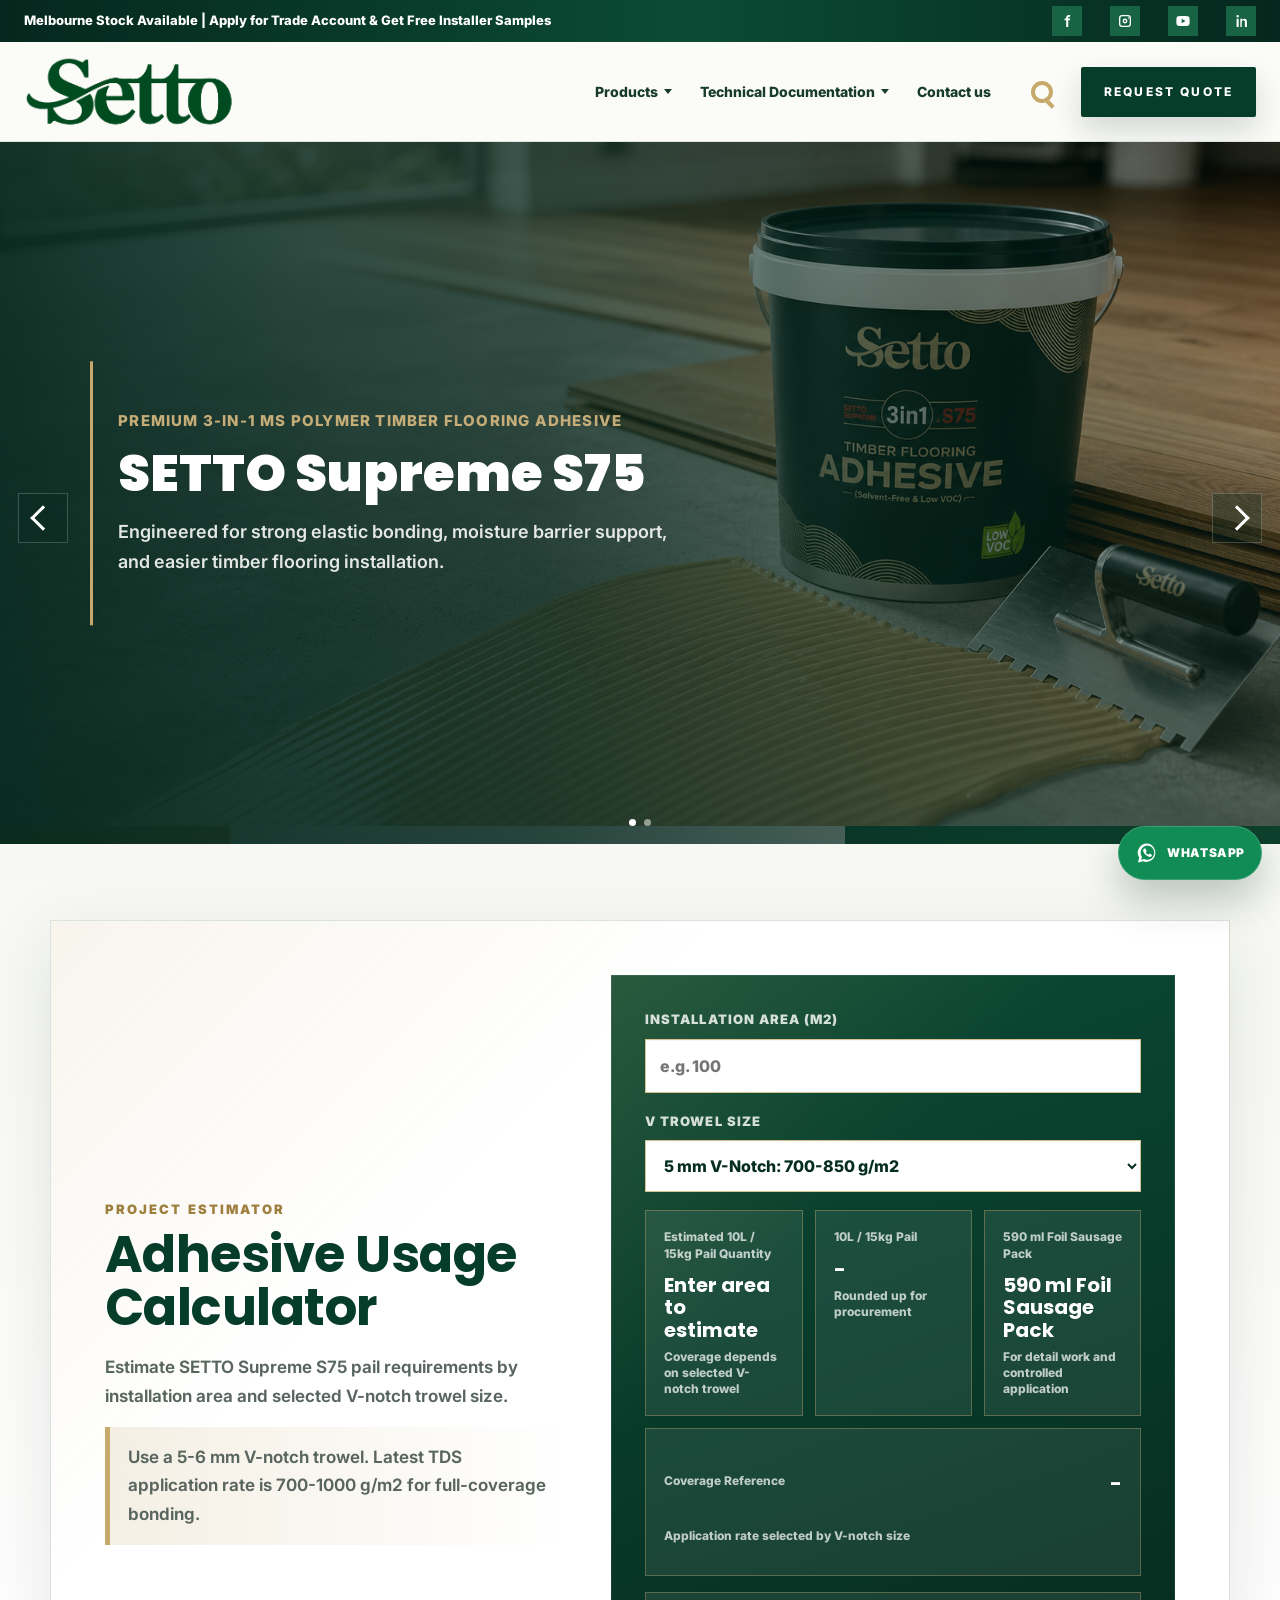
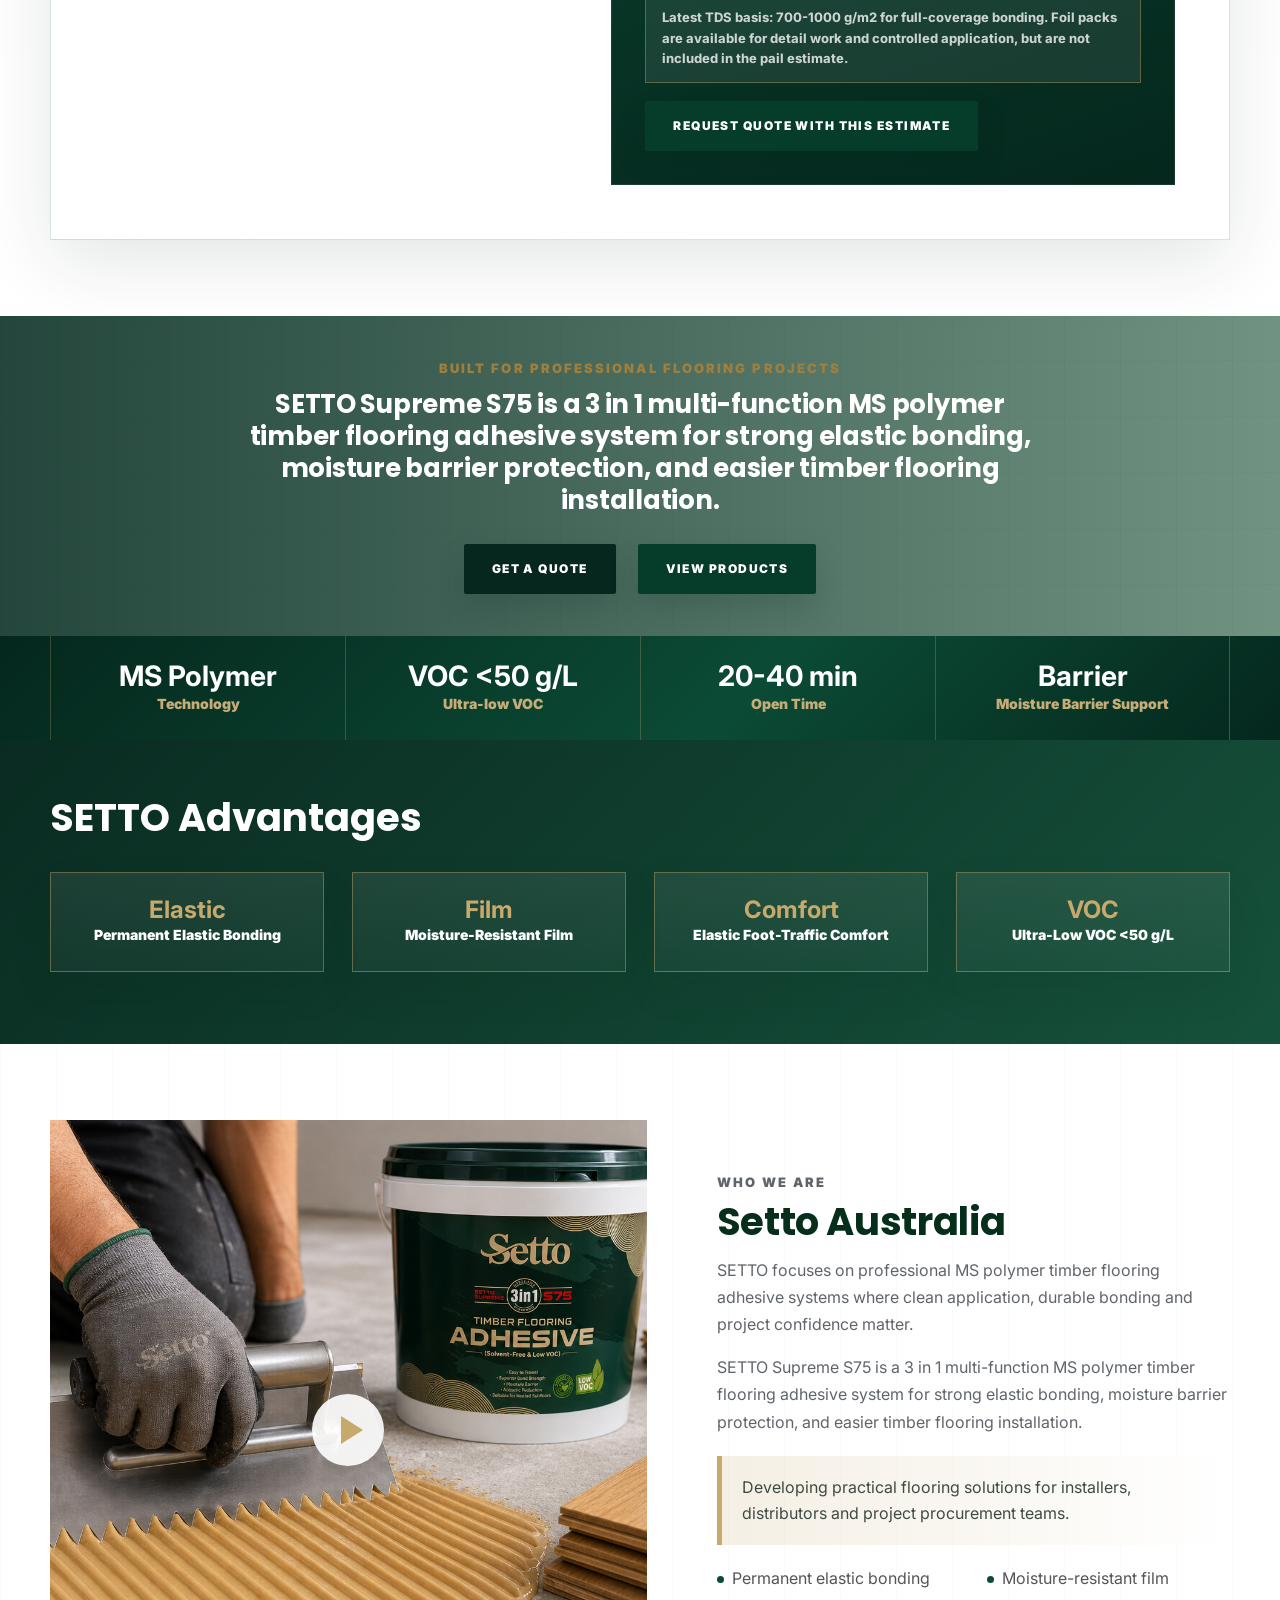
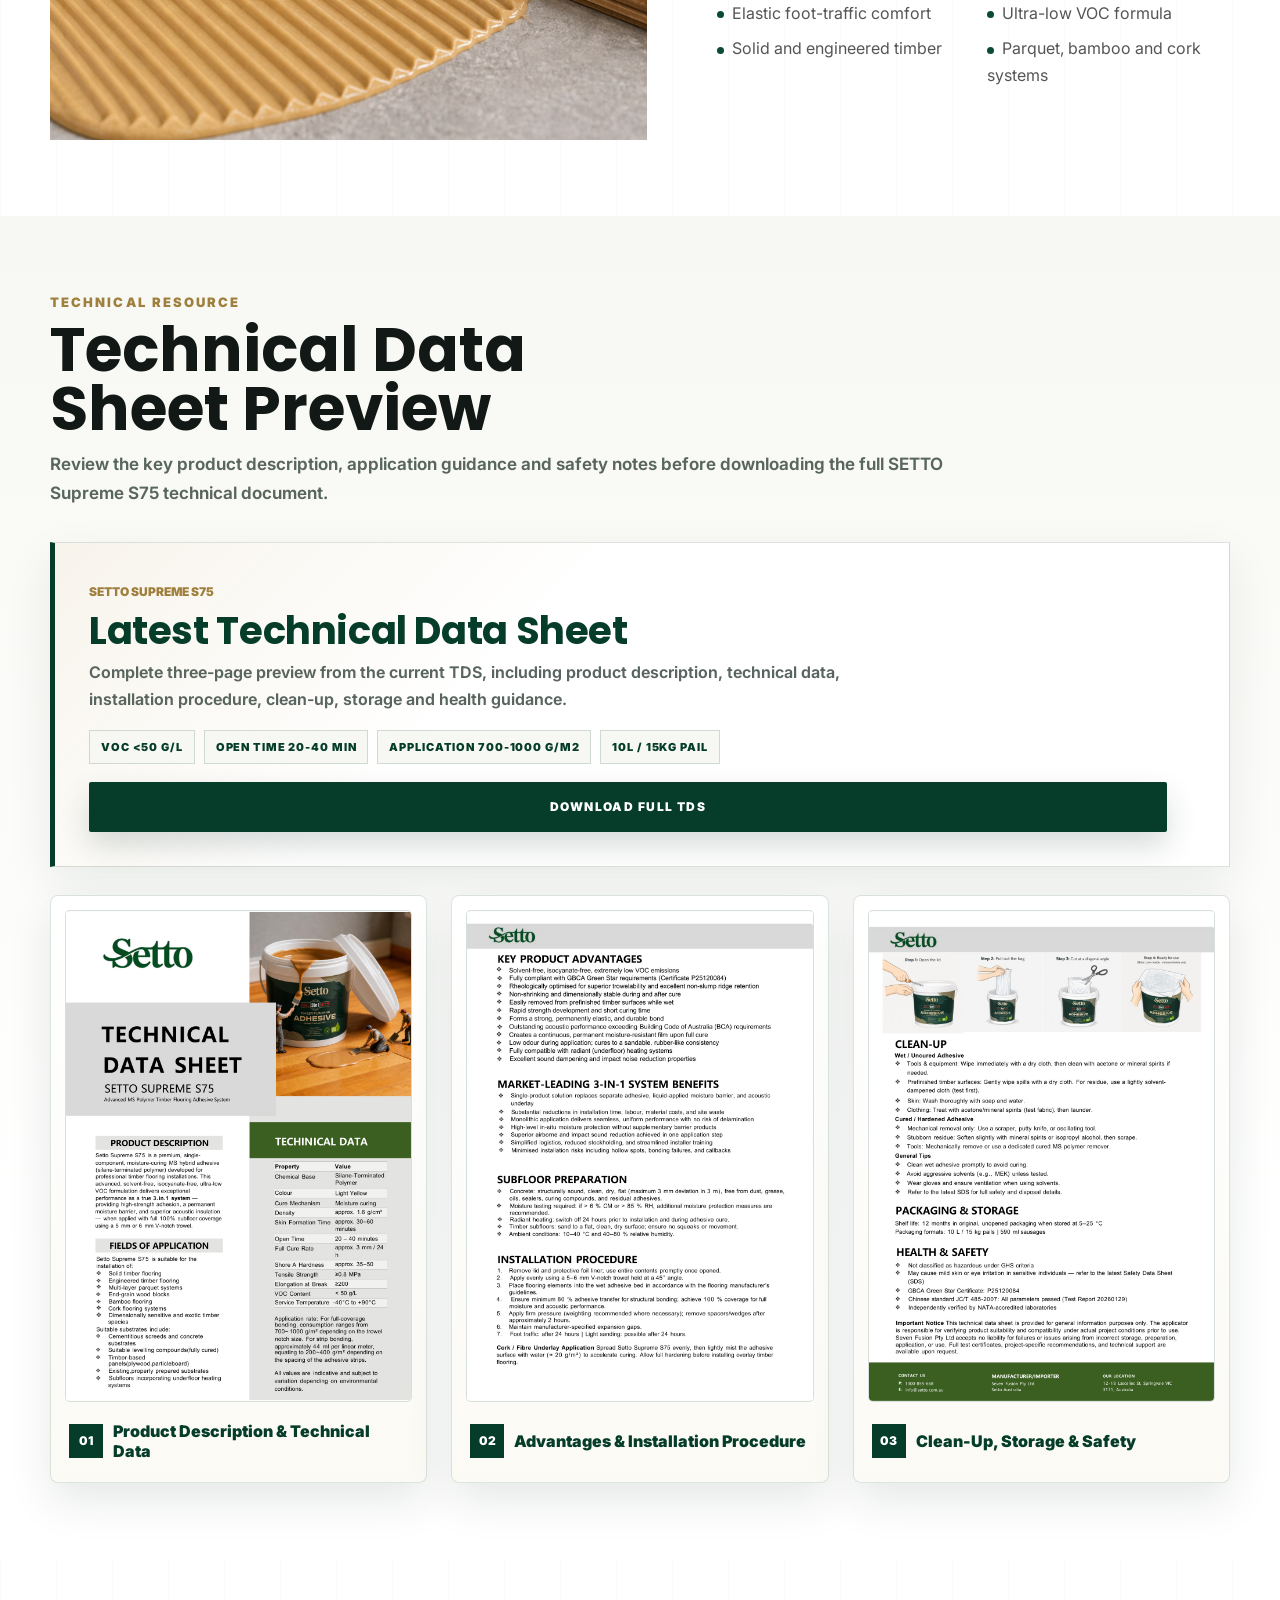
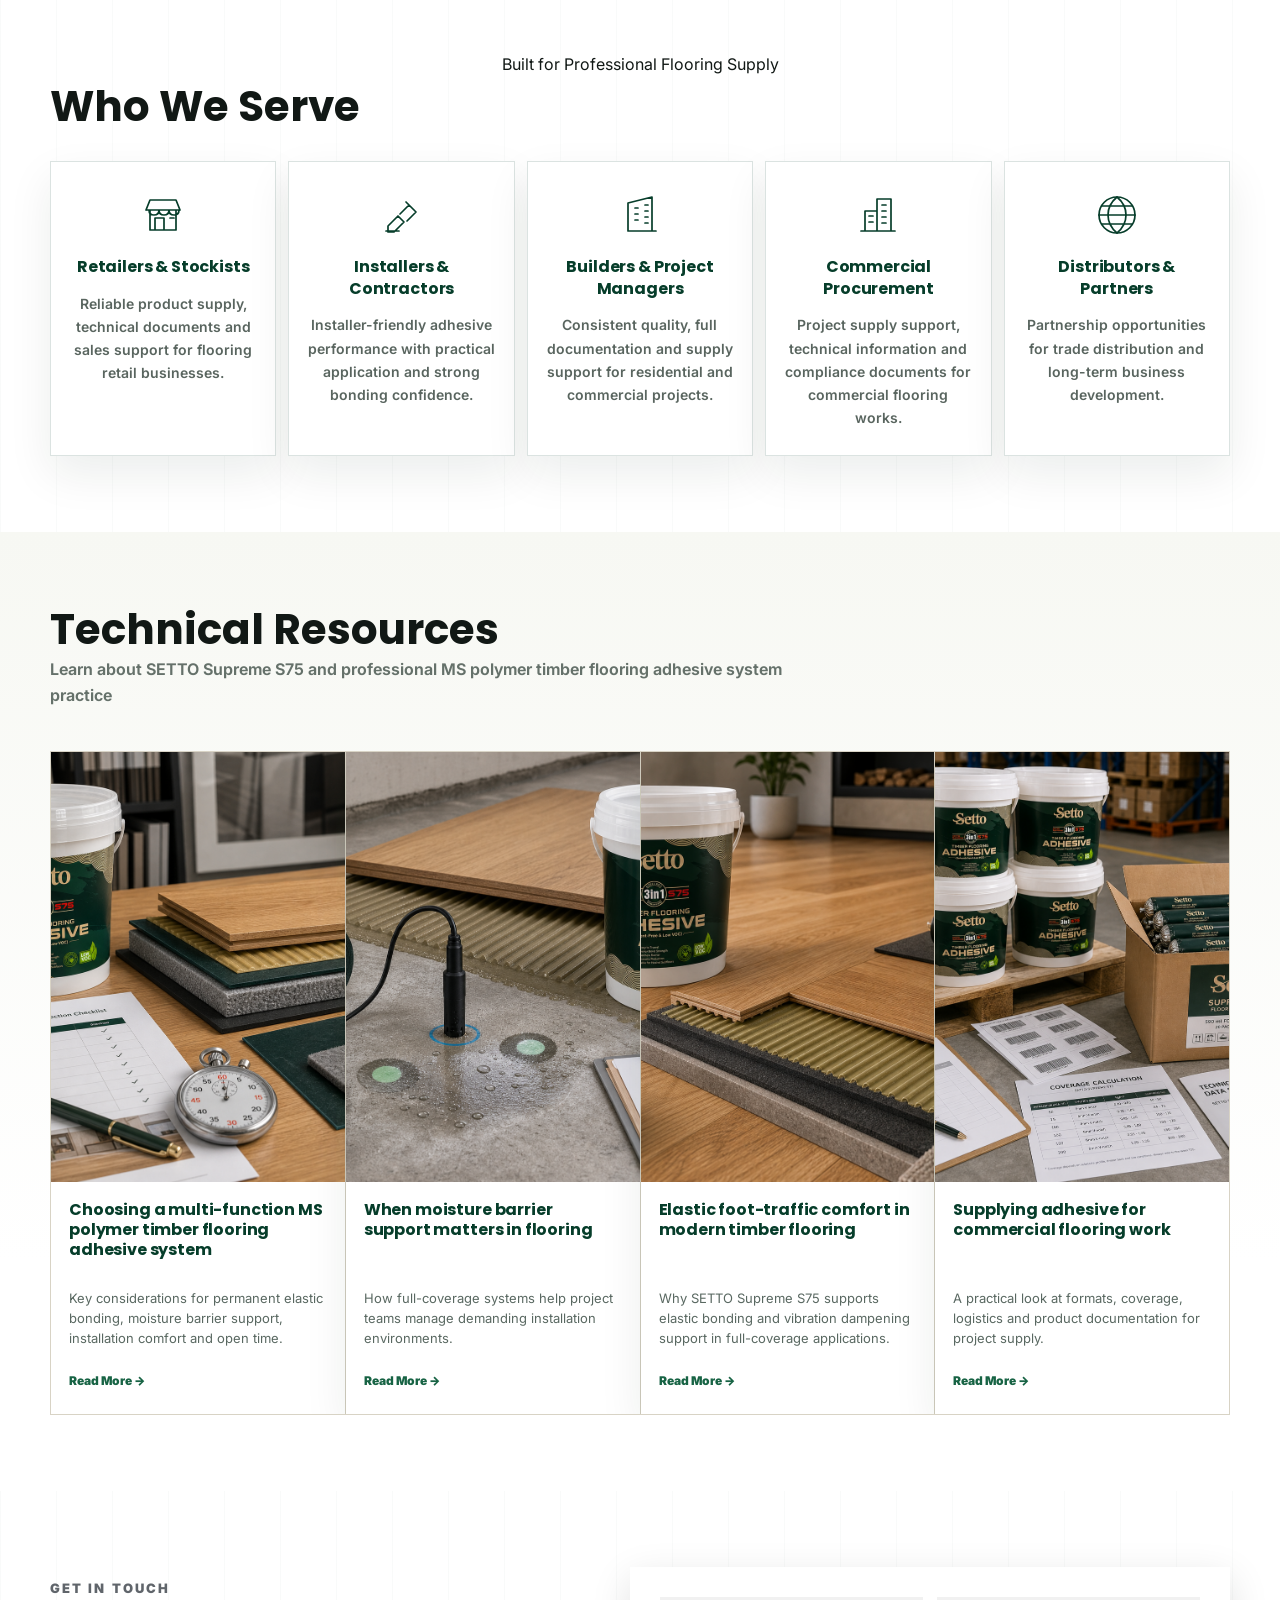
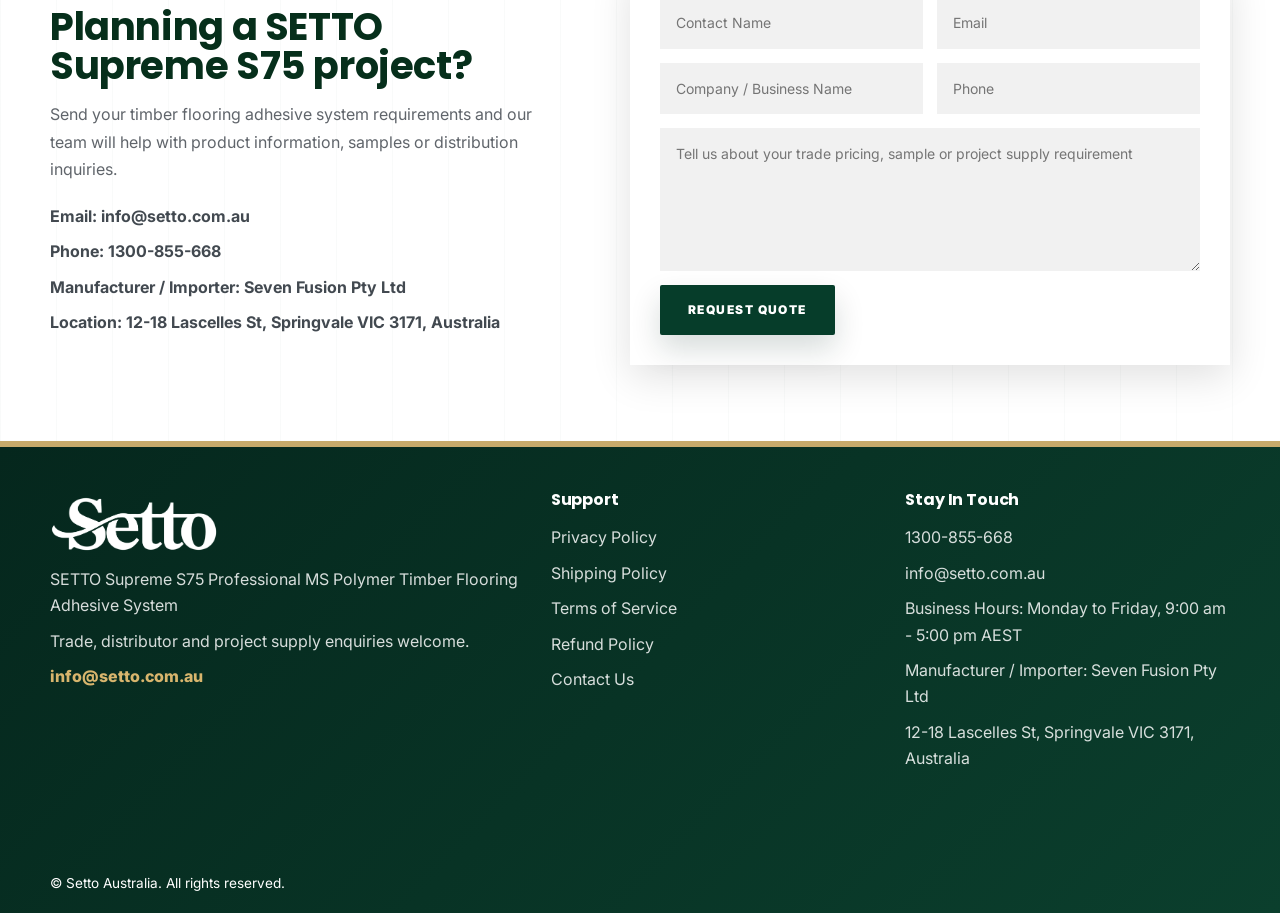
==== index.html @ 7571f885 "Diversify technical resource imagery" ====
<!DOCTYPE html>
<html lang="en">
<head>
    <meta charset="UTF-8">
    <meta name="viewport" content="width=device-width, initial-scale=1.0">
    <meta name="description" content="Setto Supreme S75 is a professional MS polymer timber flooring adhesive system for distributors, installers and project teams.">
    <title>Setto Supreme S75 | Professional Timber Flooring Adhesive</title>
    <link rel="preload" as="image" href="/assets/generated/setto-v11/home-hero-installation-adhesive-color.png">
    <link rel="preconnect" href="https://fonts.googleapis.com">
    <link rel="preconnect" href="https://fonts.gstatic.com" crossorigin>
    <link href="https://fonts.googleapis.com/css2?family=Inter:wght@400;500;600;700;800;900&family=Poppins:wght@600;700;800;900&display=swap" rel="stylesheet">
    <link rel="stylesheet" href="style.css?v=mobile-v1">
</head>
<body class="homey-replica">
    <header class="site-header" data-site-header></header>
    <button class="mobile-menu-fallback" type="button" data-mobile-menu-toggle aria-label="Open menu" aria-expanded="false" aria-controls="siteNav">
        <span></span><span></span>
    </button>

    <main class="replica-main">
        <section class="replica-hero" data-hero-slider aria-label="Setto featured products">
            <div class="replica-hero-track">
                <article class="replica-hero-slide active" data-slide>
                    <img src="/assets/generated/setto-v11/home-hero-installation-adhesive-color.png" data-image-key="heroSettoProduct" alt="SETTO Supreme S75 pail and timber flooring adhesive application" width="1600" height="900">
                    <div class="replica-hero-content reveal">
                        <p>Premium 3-in-1 MS Polymer Timber Flooring Adhesive</p>
                        <h1>SETTO Supreme S75</h1>
                        <p>Engineered for strong elastic bonding, moisture barrier support, and easier timber flooring installation.</p>
                    </div>
                </article>
                <article class="replica-hero-slide" data-slide>
                    <img src="/assets/generated/setto-v11/home-hero-system-cutaway-adhesive-color.png" data-image-key="heroFlooringImage" alt="SETTO Supreme S75 multi-function adhesive and moisture barrier support system" width="1600" height="900">
                    <div class="replica-hero-content">
                        <p>Elastic Bonding + Moisture Barrier Support + Installation Comfort</p>
                        <h1>Multi-function MS Polymer Adhesive System</h1>
                    </div>
                </article>
            </div>
            <button class="hero-arrow hero-prev" type="button" data-hero-prev aria-label="Previous slide"></button>
            <button class="hero-arrow hero-next" type="button" data-hero-next aria-label="Next slide"></button>
            <div class="hero-progress" aria-hidden="true"><span class="active"></span><span></span></div>
        </section>

        <section class="replica-section adhesive-calculator-section" id="adhesive-calculator">
            <div class="container">
                <div class="calculator-shell reveal" data-adhesive-calculator>
                    <div class="calculator-copy">
                        <p class="red-kicker">Project Estimator</p>
                        <h2>Adhesive Usage Calculator</h2>
                        <p>Estimate SETTO Supreme S75 pail requirements by installation area and selected V-notch trowel size.</p>
                        <p class="calculator-note">Use a 5-6 mm V-notch trowel. Latest TDS application rate is 700-1000 g/m2 for full-coverage bonding.</p>
                    </div>
                    <div class="calculator-panel">
                        <label>
                            <span>Installation Area (m2)</span>
                            <input type="number" min="0" step="0.1" inputmode="decimal" placeholder="e.g. 100" data-calc-area>
                        </label>
                        <label>
                            <span>V Trowel Size</span>
                            <select data-calc-trowel>
                                <option value="5 mm V-Notch" selected>5 mm V-Notch: 700-850 g/m2</option>
                                <option value="6 mm V-Notch">6 mm V-Notch: 850-1000 g/m2</option>
                            </select>
                        </label>
                        <div class="calculator-results" aria-live="polite">
                            <article><span>Estimated 10L / 15kg Pail Quantity</span><strong data-calc-kg>Enter area to estimate</strong><small data-calc-range>Application rate depends on selected V-notch trowel</small></article>
                            <article><span>10L / 15kg Pail</span><strong data-calc-pails>-</strong><small>Rounded up for procurement</small></article>
                            <article><span>590 ml Foil Sausage Pack</span><strong data-calc-sausages>Optional</strong><small>For detail work and controlled application</small></article>
                            <article class="calculator-result-wide"><span>Coverage Reference</span><strong data-calc-mixed>-</strong><small data-calc-mixed-note>Application rate selected by V-notch size</small></article>
                        </div>
                        <p class="calculator-project-note" data-calc-note>Latest TDS basis: 700-1000 g/m2 for full-coverage bonding. Foil packs are available for detail work and controlled application, but are not included in the pail estimate.</p>
                        <a class="replica-btn red calculator-quote" href="/contact.html#inquiry" data-calc-quote>Request Quote with This Estimate</a>
                    </div>
                </div>
            </div>
        </section>

        <section class="replica-cta-band" data-bg-key="systemCutaway">
            <div class="cta-overlay"></div>
            <div class="container cta-band-inner reveal">
                <p class="red-kicker">Built for Professional Flooring Projects</p>
                <h2>SETTO Supreme S75 is a 3 in 1 multi-function MS polymer timber flooring adhesive system for strong elastic bonding, moisture barrier protection, and easier timber flooring installation.</h2>
                <div class="cta-actions">
                    <a class="replica-btn blue" href="/contact.html#inquiry">Get a Quote</a>
                    <a class="replica-btn red" href="/product.html">View Products</a>
                </div>
            </div>
        </section>

        <section class="stat-strip" aria-label="Setto project capabilities">
            <div class="container stat-grid reveal">
                <div><strong>MS Polymer</strong><span>Technology</span></div>
                <div><strong>VOC &lt;50 g/L</strong><span>Ultra-low VOC</span></div>
                <div><strong>20-40 min</strong><span>Open Time</span></div>
                <div><strong>Barrier</strong><span>Moisture Barrier Support</span></div>
            </div>
        </section>

        <section class="advantage-band">
            <div class="container">
                <h2 class="replica-title light reveal">SETTO Advantages</h2>
                <div class="advantage-grid">
                    <div class="advantage-card reveal"><strong>Elastic</strong><span>Permanent Elastic Bonding</span></div>
                    <div class="advantage-card reveal"><strong>Film</strong><span>Moisture-Resistant Film</span></div>
                    <div class="advantage-card reveal"><strong>Comfort</strong><span>Elastic Foot-Traffic Comfort</span></div>
                    <div class="advantage-card reveal"><strong>VOC</strong><span>Ultra-Low VOC &lt;50 g/L</span></div>
                </div>
            </div>
        </section>

        <section class="replica-section" id="about">
            <div class="container who-grid">
                <button class="video-card reveal" type="button" data-open-modal="video" aria-label="Open installation video">
                    <img src="/assets/generated/setto-v11/full-coverage-bonding-vnotch-adhesive-color.png" data-image-key="applyAdhesive" alt="Installer applying SETTO Supreme S75 to a prepared subfloor" loading="lazy" width="900" height="620">
                    <span aria-hidden="true"></span>
                </button>
                <div class="who-copy reveal">
                    <p class="red-kicker">Who we are</p>
                    <h2>Setto Australia</h2>
                    <p>SETTO focuses on professional MS polymer timber flooring adhesive systems where clean application, durable bonding and project confidence matter.</p>
                    <p>SETTO Supreme S75 is a 3 in 1 multi-function MS polymer timber flooring adhesive system for strong elastic bonding, moisture barrier protection, and easier timber flooring installation.</p>
                    <div class="copy-note">Developing practical flooring solutions for installers, distributors and project procurement teams.</div>
                    <ul class="check-list">
                        <li>Permanent elastic bonding</li>
                        <li>Moisture-resistant film</li>
                        <li>Elastic foot-traffic comfort</li>
                        <li>Ultra-low VOC formula</li>
                        <li>Solid and engineered timber</li>
                        <li>Parquet, bamboo and cork systems</li>
                    </ul>
                </div>
            </div>
        </section>

        <section class="replica-section certificate-section" id="technical-data">
            <div class="container">
                <div class="tds-section-head">
                    <p class="red-kicker">Technical Resource</p>
                    <h2 class="replica-title">Technical Data Sheet Preview</h2>
                    <p>Review the key product description, application guidance and safety notes before downloading the full SETTO Supreme S75 technical document.</p>
                </div>
                <div class="tds-document-panel">
                    <div class="tds-document-copy">
                        <span>SETTO Supreme S75</span>
                        <h3>Latest Technical Data Sheet</h3>
                        <p>Complete three-page preview from the current TDS, including product description, technical data, installation procedure, clean-up, storage and health guidance.</p>
                    </div>
                    <div class="tds-chip-row" aria-label="Technical document highlights">
                        <b>VOC &lt;50 g/L</b>
                        <b>Open Time 20-40 min</b>
                        <b>Application 700-1000 g/m2</b>
                        <b>10L / 15kg Pail</b>
                    </div>
                    <a class="replica-btn red" href="/assets/docs/setto-s75-tds.pdf" data-tds-link>Download Full TDS</a>
                </div>
                <div class="tds-preview-grid tds-preview-grid-complete">
                    <article class="tds-page">
                        <figure>
                            <img src="/assets/brand/setto-tds-cover.jpg" alt="SETTO Supreme S75 technical data sheet product description and technical data" loading="lazy" width="1190" height="1684">
                        </figure>
                        <div class="tds-page-caption"><span>01</span><strong>Product Description & Technical Data</strong></div>
                    </article>
                    <article class="tds-page">
                        <figure>
                            <img src="/assets/brand/setto-tds-advantages.jpg" alt="SETTO Supreme S75 key product advantages and installation procedure" loading="lazy" width="1190" height="1684">
                        </figure>
                        <div class="tds-page-caption"><span>02</span><strong>Advantages & Installation Procedure</strong></div>
                    </article>
                    <article class="tds-page">
                        <figure>
                            <img src="/assets/brand/setto-tds-cleanup.jpg" alt="SETTO Supreme S75 clean-up packaging storage and health safety" loading="lazy" width="1190" height="1684">
                        </figure>
                        <div class="tds-page-caption"><span>03</span><strong>Clean-Up, Storage & Safety</strong></div>
                    </article>
                </div>
            </div>
        </section>

        <section class="replica-section who-we-serve-section">
            <div class="container">
                <div class="who-we-serve-heading reveal">
                    <p class="replica-kicker">Built for Professional Flooring Supply</p>
                    <h2 class="replica-title">Who We Serve</h2>
                </div>
                <div class="who-we-serve-grid">
                    <article class="who-we-serve-card reveal">
                        <div class="who-we-serve-icon" aria-hidden="true">
                            <svg viewBox="0 0 48 48"><path d="M8 19h32M11 19v20h26V19M7 19l4-10h26l4 10M16 39V27h9v12M31 27h4M10 19c0 3 2 5 5 5s5-2 5-5c0 3 2 5 5 5s5-2 5-5c0 3 2 5 5 5s5-2 5-5"/></svg>
                        </div>
                        <h3>Retailers &amp; Stockists</h3>
                        <p>Reliable product supply, technical documents and sales support for flooring retail businesses.</p>
                    </article>
                    <article class="who-we-serve-card reveal">
                        <div class="who-we-serve-icon" aria-hidden="true">
                            <svg viewBox="0 0 48 48"><path d="m10 35 10-10 6 6-10 10H10v-6ZM22 23l9-9 7 7-9 9M28 11l9 9M8 40h13"/></svg>
                        </div>
                        <h3>Installers &amp; Contractors</h3>
                        <p>Installer-friendly adhesive performance with practical application and strong bonding confidence.</p>
                    </article>
                    <article class="who-we-serve-card reveal">
                        <div class="who-we-serve-icon" aria-hidden="true">
                            <svg viewBox="0 0 48 48"><path d="M12 40V12l24-6v34M12 40h28M19 17h3M19 23h3M19 29h3M29 14h3M29 20h3M29 26h3M29 32h3"/></svg>
                        </div>
                        <h3>Builders &amp; Project Managers</h3>
                        <p>Consistent quality, full documentation and supply support for residential and commercial projects.</p>
                    </article>
                    <article class="who-we-serve-card reveal">
                        <div class="who-we-serve-icon" aria-hidden="true">
                            <svg viewBox="0 0 48 48"><path d="M7 40h34M11 40V20h12v20M23 40V8h14v32M15 25h4M15 31h4M28 14h4M28 20h4M28 26h4M28 32h4"/></svg>
                        </div>
                        <h3>Commercial Procurement</h3>
                        <p>Project supply support, technical information and compliance documents for commercial flooring works.</p>
                    </article>
                    <article class="who-we-serve-card reveal">
                        <div class="who-we-serve-icon" aria-hidden="true">
                            <svg viewBox="0 0 48 48"><circle cx="24" cy="24" r="18"/><path d="M6 24h36M24 6c6 5 9 11 9 18s-3 13-9 18c-6-5-9-11-9-18s3-13 9-18ZM9 15h30M9 33h30"/></svg>
                        </div>
                        <h3>Distributors &amp; Partners</h3>
                        <p>Partnership opportunities for trade distribution and long-term business development.</p>
                    </article>
                </div>
            </div>
        </section>

        <section class="replica-section news-section">
            <div class="container">
                <h2 class="replica-title reveal">Technical Resources</h2>
                <p class="section-subtitle reveal">Learn about SETTO Supreme S75 and professional MS polymer timber flooring adhesive system practice</p>
                <div class="news-grid">
                    <a class="news-card reveal" href="/blog.html">
                        <img src="/assets/generated/setto-v12/resource-system-selection.png" data-image-key="resourceSystemSelection" alt="SETTO Supreme S75 technical documentation and product selection materials" loading="lazy" width="640" height="430">
                        <div><h3>Choosing a multi-function MS polymer timber flooring adhesive system</h3><p>Key considerations for permanent elastic bonding, moisture barrier support, installation comfort and open time.</p><span>Read More</span></div>
                    </a>
                    <a class="news-card reveal" href="/blog.html">
                        <img src="/assets/generated/setto-v12/resource-moisture-barrier.png" data-image-key="resourceMoistureBarrier" alt="Moisture barrier support preparation with subfloor and adhesive ridges" loading="lazy" width="640" height="430">
                        <div><h3>When moisture barrier support matters in flooring</h3><p>How full-coverage systems help project teams manage demanding installation environments.</p><span>Read More</span></div>
                    </a>
                    <a class="news-card reveal" href="/blog.html">
                        <img src="/assets/generated/setto-v12/resource-foot-traffic-comfort.png" data-image-key="resourceFootTrafficComfort" alt="Elastic foot-traffic comfort timber flooring installation detail" loading="lazy" width="640" height="430">
                        <div><h3>Elastic foot-traffic comfort in modern timber flooring</h3><p>Why SETTO Supreme S75 supports elastic bonding and vibration dampening support in full-coverage applications.</p><span>Read More</span></div>
                    </a>
                    <a class="news-card reveal" href="/blog.html">
                        <img src="/assets/generated/setto-v12/resource-commercial-supply.png" data-image-key="resourceCommercialSupply" alt="SETTO Supreme S75 commercial flooring adhesive supply and logistics" loading="lazy" width="640" height="430">
                        <div><h3>Supplying adhesive for commercial flooring work</h3><p>A practical look at formats, coverage, logistics and product documentation for project supply.</p><span>Read More</span></div>
                    </a>
                </div>
            </div>
        </section>

        <section class="replica-section contact-section" id="inquiry">
            <div class="container contact-grid">
                <div class="contact-copy reveal">
                    <p class="red-kicker">Get in touch</p>
                    <h2>Planning a SETTO Supreme S75 project?</h2>
                    <p>Send your timber flooring adhesive system requirements and our team will help with product information, samples or distribution inquiries.</p>
                    <ul>
                        <li>Email: <a href="mailto:info@setto.com.au">info@setto.com.au</a></li>
                        <li>Phone: <a href="tel:1300855668">1300-855-668</a></li>
                        <li>Manufacturer / Importer: Seven Fusion Pty Ltd</li>
                        <li>Location: 12-18 Lascelles St, Springvale VIC 3171, Australia</li>
                    </ul>
                </div>
                <form class="replica-form reveal" action="https://formsubmit.co/info@setto.com.au" method="POST" data-inquiry-form>
                    <input type="hidden" name="_subject" value="SETTO Homepage Quote Inquiry">
                    <input type="hidden" name="_template" value="table">
                    <input type="hidden" name="_captcha" value="false">
                    <input type="hidden" name="_next" value="https://setto-web-design.vercel.app/contact.html?sent=1#inquiry">
                    <input type="text" name="_honey" tabindex="-1" autocomplete="off" aria-hidden="true" style="display:none">
                    <input type="text" name="name" placeholder="Contact Name" required>
                    <input type="email" name="email" placeholder="Email" required>
                    <input type="text" name="company" placeholder="Company / Business Name">
                    <input type="tel" name="phone" placeholder="Phone" required>
                    <textarea name="message" rows="5" placeholder="Tell us about your trade pricing, sample or project supply requirement" required></textarea>
                    <button class="replica-btn red" type="submit">Request Quote</button>
                </form>
            </div>
        </section>
    </main>

    <footer class="site-footer" data-site-footer></footer>
    <div class="replica-float-actions" aria-label="Quick contact actions">
        <a href="mailto:info@setto.com.au" aria-label="Email Setto">M</a>
        <a href="/contact.html#inquiry" aria-label="Open inquiry form">Q</a>
    </div>

    <div class="replica-modal" data-modal="video" aria-hidden="true">
        <div class="modal-panel video-modal" role="dialog" aria-modal="true" aria-label="Installation video">
            <button class="modal-close" type="button" data-close-modal aria-label="Close modal">&times;</button>
            <div class="video-placeholder">
                <strong>SETTO Supreme S75 Installation Guide</strong>
                <p>Use a 5-6 mm V-notch trowel at 45 degrees for controlled adhesive ridges. Final usage depends on substrate condition, transfer target and installation method.</p>
            </div>
        </div>
    </div>
    <div class="replica-modal" data-modal="certificate" aria-hidden="true">
        <div class="modal-panel" role="dialog" aria-modal="true" aria-label="Technical document">
            <button class="modal-close" type="button" data-close-modal aria-label="Close modal">&times;</button>
            <h2>Technical documentation</h2>
            <p>Download the Setto Supreme S75 technical data sheet for product specifications and application guidance.</p>
            <a class="replica-btn red" href="/assets/docs/setto-s75-tds.pdf" data-tds-link>Download TDS</a>
        </div>
    </div>
    <div class="toast" data-toast role="status" aria-live="polite"></div>

    <script src="/assets/data/siteContent.js"></script>
    <script src="main.js"></script>
</body>
</html>
---- style.css ----
:root {
    --green-900: #062f1b;
    --green-800: #004c20;
    --green-700: #0f6335;
    --green-100: #e7f0e8;
    --wood-700: #9a6a3e;
    --wood-300: #dec39b;
    --beige: #f4ecdf;
    --off-white: #fbfaf6;
    --charcoal: #1f2622;
    --muted: #68736c;
    --line: rgba(6, 47, 27, 0.14);
    --shadow: 0 18px 50px rgba(31, 38, 34, 0.11);
    --radius-section: 30px;
    --radius-card: 18px;
    --font-main: Inter, -apple-system, BlinkMacSystemFont, "Segoe UI", sans-serif;
    --font-display: "DM Sans", Inter, sans-serif;
}

*,
*::before,
*::after {
    box-sizing: border-box;
}

html {
    scroll-behavior: smooth;
}

body {
    margin: 0;
    font-family: var(--font-main);
    color: var(--charcoal);
    background:
        linear-gradient(90deg, rgba(0, 76, 32, 0.035) 1px, transparent 1px),
        linear-gradient(180deg, rgba(0, 76, 32, 0.03) 1px, transparent 1px),
        var(--off-white);
    background-size: 44px 44px;
    line-height: 1.65;
    overflow-x: hidden;
}

body.no-scroll {
    overflow: hidden;
}

a {
    color: inherit;
    text-decoration: none;
}

img {
    display: block;
    max-width: 100%;
}

button,
input,
textarea,
select {
    font: inherit;
}

.container {
    width: min(1180px, calc(100% - 40px));
    margin: 0 auto;
}

.site-header {
    position: sticky;
    top: 0;
    z-index: 1000;
    transition: background 0.25s ease, box-shadow 0.25s ease, border-color 0.25s ease;
    background: rgba(251, 250, 246, 0.82);
    border-bottom: 1px solid transparent;
    backdrop-filter: blur(14px);
}

.site-header.scrolled {
    background: rgba(251, 250, 246, 0.95);
    box-shadow: 0 10px 30px rgba(31, 38, 34, 0.08);
    border-color: var(--line);
}

.header-inner {
    width: min(1220px, calc(100% - 36px));
    min-height: 78px;
    margin: 0 auto;
    display: flex;
    align-items: center;
    justify-content: space-between;
    gap: 24px;
}

.brand img {
    width: 150px;
    height: auto;
}

.nav {
    display: flex;
    align-items: center;
    gap: 26px;
    color: #314238;
    font-size: 0.92rem;
    font-weight: 700;
}

.nav a {
    position: relative;
    padding: 28px 0;
}

.nav a::after {
    content: "";
    position: absolute;
    left: 0;
    bottom: 20px;
    width: 0;
    height: 2px;
    background: var(--green-800);
    transition: width 0.2s ease;
}

.nav a:hover::after {
    width: 100%;
}

.header-actions {
    display: flex;
    align-items: center;
    gap: 14px;
}

.btn {
    display: inline-flex;
    align-items: center;
    justify-content: center;
    min-height: 46px;
    padding: 12px 22px;
    border-radius: 999px;
    border: 1px solid transparent;
    font-weight: 800;
    transition: transform 0.2s ease, box-shadow 0.2s ease, background 0.2s ease;
}

.btn:hover {
    transform: translateY(-2px);
}

.btn-primary {
    color: #fff;
    background: var(--green-800);
    box-shadow: 0 12px 28px rgba(0, 76, 32, 0.2);
}

.btn-primary:hover {
    background: var(--green-700);
}

.btn-outline {
    color: var(--green-800);
    background: rgba(255,255,255,0.72);
    border-color: rgba(0, 76, 32, 0.3);
}

.btn-outline:hover {
    background: var(--green-100);
}

.menu-toggle {
    display: none;
    width: 46px;
    height: 46px;
    border: 1px solid var(--line);
    border-radius: 999px;
    background: #fff;
    cursor: pointer;
}

.menu-toggle span {
    display: block;
    width: 18px;
    height: 2px;
    margin: 5px auto;
    background: var(--green-900);
    transition: transform 0.2s ease, opacity 0.2s ease;
}

.menu-toggle.active span:first-child {
    transform: translateY(7px) rotate(45deg);
}

.menu-toggle.active span:last-child {
    transform: translateY(-7px) rotate(-45deg);
}

main {
    display: grid;
    gap: 34px;
}

.home-main {
    display: block;
}

.home-hero {
    position: relative;
    min-height: calc(100vh - 78px);
    overflow: hidden;
    color: #fff;
    background: var(--green-900);
}

.home-hero-media,
.home-hero-shade {
    position: absolute;
    inset: 0;
}

.home-hero-media img {
    width: 100%;
    height: 100%;
    object-fit: cover;
    opacity: 0.98;
}

.home-hero-shade {
    background:
        radial-gradient(circle at 74% 42%, rgba(222, 195, 155, 0.26), transparent 32%),
        linear-gradient(90deg, rgba(4, 34, 19, 0.96) 0%, rgba(6, 47, 27, 0.78) 48%, rgba(6, 47, 27, 0.2) 100%),
        linear-gradient(180deg, rgba(6, 47, 27, 0.12), rgba(6, 47, 27, 0.72));
}

.home-hero-inner {
    position: relative;
    z-index: 1;
    min-height: calc(100vh - 78px);
    display: grid;
    grid-template-columns: minmax(0, 0.9fr) minmax(360px, 0.62fr);
    align-items: center;
    gap: 64px;
    padding: 78px 0 88px;
}

.home-hero-copy {
    max-width: 760px;
}

.home-hero-copy .eyebrow {
    color: #cbe5d0;
}

.home-hero-copy h1 {
    font-size: clamp(4rem, 9vw, 8.4rem);
    line-height: 0.88;
    letter-spacing: -0.04em;
}

.home-hero-copy p:not(.eyebrow) {
    max-width: 620px;
    margin: 28px 0 0;
    color: rgba(255,255,255,0.82);
    font-size: clamp(1.02rem, 1.6vw, 1.22rem);
}

.home-hero-actions {
    display: flex;
    flex-wrap: wrap;
    gap: 14px;
    margin-top: 34px;
}

.btn-glass {
    color: #fff;
    background: rgba(255,255,255,0.12);
    border-color: rgba(255,255,255,0.36);
    backdrop-filter: blur(12px);
}

.btn-glass:hover {
    background: rgba(255,255,255,0.2);
}

.home-product-stage {
    position: relative;
    justify-self: end;
    width: min(500px, 100%);
    padding: 22px 18px 84px;
    border: 1px solid rgba(255,255,255,0.18);
    border-radius: 36px;
    background:
        radial-gradient(circle at 48% 36%, rgba(255,255,255,0.28), transparent 40%),
        linear-gradient(145deg, rgba(255,255,255,0.14), rgba(255,255,255,0.04));
    box-shadow: 0 34px 90px rgba(0,0,0,0.28);
    backdrop-filter: blur(10px);
}

.home-product-stage img {
    width: 100%;
    filter: drop-shadow(0 34px 34px rgba(0, 0, 0, 0.3));
}

.home-hero-panel {
    position: relative;
    justify-self: end;
    width: min(430px, 100%);
    min-height: 520px;
    display: grid;
    align-content: end;
    gap: 0;
    padding: 34px;
    border: 1px solid rgba(255,255,255,0.16);
    border-radius: 34px;
    background:
        linear-gradient(180deg, rgba(255,255,255,0.07), rgba(255,255,255,0.02)),
        rgba(6,47,27,0.32);
    box-shadow: 0 34px 90px rgba(0,0,0,0.24);
    backdrop-filter: blur(10px);
}

.home-hero-panel::before {
    content: "";
    position: absolute;
    inset: 22px;
    border-radius: 26px;
    border: 1px solid rgba(255,255,255,0.1);
    pointer-events: none;
}

.hero-panel-line {
    position: absolute;
    top: 34px;
    left: 34px;
    width: 96px;
    height: 2px;
    background: linear-gradient(90deg, #dec39b, rgba(222,195,155,0));
}

.home-hero-panel > div:not(.hero-panel-line) {
    display: grid;
    grid-template-columns: 52px 1fr;
    gap: 18px;
    align-items: center;
    padding: 22px 0;
    border-bottom: 1px solid rgba(255,255,255,0.12);
}

.home-hero-panel > div:last-child {
    border-bottom: 0;
}

.home-hero-panel span {
    color: rgba(222,195,155,0.88);
    font-weight: 900;
    letter-spacing: 0.12em;
}

.home-hero-panel strong {
    color: #fff;
    font-family: var(--font-display);
    font-size: clamp(1.35rem, 2.2vw, 1.9rem);
    line-height: 1;
}

.stage-note {
    position: absolute;
    left: 24px;
    right: 24px;
    bottom: 24px;
    display: flex;
    align-items: center;
    justify-content: space-between;
    gap: 18px;
    padding: 14px 16px;
    border-radius: 18px;
    color: #fff;
    background: rgba(6,47,27,0.72);
    border: 1px solid rgba(255,255,255,0.16);
    box-shadow: 0 16px 32px rgba(0,0,0,0.14);
}

.stage-note strong {
    font-family: var(--font-display);
    font-size: 1.4rem;
}

.stage-note span {
    color: rgba(255,255,255,0.7);
    font-size: 0.82rem;
    font-weight: 800;
    text-align: right;
}

.home-gateway {
    display: grid;
    grid-template-columns: 1.15fr 0.85fr;
    gap: 22px;
    margin-top: 34px;
}

.gateway-panel {
    position: relative;
    min-height: 340px;
    display: flex;
    align-items: flex-end;
    overflow: hidden;
    border: 1px solid var(--line);
    border-radius: 30px;
    background:
        linear-gradient(135deg, #062f1b, #143f28);
    box-shadow: var(--shadow);
}

.gateway-large {
    grid-row: span 2;
    min-height: 704px;
}

.gateway-panel img {
    position: absolute;
    inset: 0;
    width: 100%;
    height: 100%;
    object-fit: cover;
    opacity: 0.82;
    transition: transform 0.55s ease, opacity 0.25s ease;
}

.gateway-product img {
    object-fit: contain;
    padding: 8% 8% 18%;
    opacity: 1;
    filter: drop-shadow(0 34px 38px rgba(0,0,0,0.24));
}

.gateway-product::before {
    content: "";
    position: absolute;
    inset: 0;
    background:
        radial-gradient(circle at 58% 35%, rgba(244,236,223,0.38), transparent 38%),
        linear-gradient(135deg, rgba(0,76,32,0.82), rgba(6,47,27,0.98));
}

.gateway-panel::after {
    content: "";
    position: absolute;
    inset: 0;
    background: linear-gradient(180deg, transparent 28%, rgba(6, 47, 27, 0.86));
}

.gateway-panel:hover img {
    opacity: 0.94;
    transform: scale(1.045);
}

.gateway-panel > div {
    position: relative;
    z-index: 1;
    width: 100%;
    padding: 34px;
    color: #fff;
}

.gateway-panel .section-kicker {
    color: #cbe5d0;
}

.gateway-panel h2 {
    max-width: 520px;
    color: #fff;
}

.gateway-panel span {
    display: inline-flex;
    margin-top: 18px;
    color: rgba(255,255,255,0.78);
    font-weight: 900;
}

.home-proof {
    display: grid;
    grid-template-columns: repeat(3, minmax(0, 1fr));
    gap: 1px;
    margin-top: 24px;
    overflow: hidden;
    border: 1px solid var(--line);
    border-radius: 26px;
    background: var(--line);
    box-shadow: 0 12px 34px rgba(31, 38, 34, 0.06);
}

.home-proof div {
    padding: 30px;
    background:
        linear-gradient(135deg, rgba(231, 240, 232, 0.72), rgba(244, 236, 223, 0.64)),
        #fff;
}

.home-proof span {
    display: block;
    color: var(--green-800);
    font-family: var(--font-display);
    font-size: clamp(1.6rem, 3vw, 2.4rem);
    font-weight: 900;
    line-height: 1;
}

.home-proof p {
    max-width: 320px;
    margin: 12px 0 0;
    color: var(--muted);
    font-weight: 700;
}

.home-split {
    display: grid;
    grid-template-columns: 1fr 0.7fr;
    gap: 24px;
    margin-top: 24px;
}

.home-story,
.home-links,
.home-cta {
    border: 1px solid var(--line);
    border-radius: 30px;
    background: rgba(255,255,255,0.84);
    box-shadow: var(--shadow);
}

.home-story {
    padding: 54px;
    background:
        linear-gradient(135deg, rgba(231, 240, 232, 0.8), rgba(244, 236, 223, 0.56)),
        #fff;
}

.home-story h2 {
    max-width: 740px;
}

.home-story p:not(.section-kicker) {
    max-width: 640px;
    margin: 20px 0 0;
    color: var(--muted);
}

.home-links {
    display: grid;
    align-content: center;
    padding: 28px;
}

.home-links a {
    display: flex;
    align-items: center;
    justify-content: space-between;
    padding: 20px 4px;
    border-bottom: 1px solid var(--line);
    color: var(--green-900);
    font-weight: 900;
}

.home-links a:last-child {
    border-bottom: 0;
}

.home-links a::after {
    content: "->";
    color: var(--green-800);
}

.home-cta {
    display: flex;
    align-items: center;
    justify-content: space-between;
    gap: 30px;
    margin-top: 24px;
    margin-bottom: 26px;
    padding: 42px;
    background:
        linear-gradient(135deg, rgba(6, 47, 27, 0.96), rgba(0, 76, 32, 0.82)),
        var(--green-900);
    color: #fff;
}

.home-cta h2,
.home-cta .section-kicker {
    color: #fff;
}

.home-cta p:not(.section-kicker) {
    max-width: 600px;
    margin: 14px 0 0;
    color: rgba(255,255,255,0.76);
}

.page-hero,
.section-card {
    width: min(1240px, calc(100% - 40px));
    margin: 0 auto;
    border: 1px solid var(--line);
    border-radius: var(--radius-section);
    box-shadow: var(--shadow);
    overflow: hidden;
}

.page-hero {
    margin-top: 22px;
    min-height: 670px;
    display: grid;
    align-items: center;
    background:
        linear-gradient(135deg, rgba(0, 76, 32, 0.94), rgba(6, 47, 27, 0.84)),
        linear-gradient(90deg, var(--wood-700), var(--wood-300));
    color: #fff;
}

.hero-layout {
    display: grid;
    grid-template-columns: minmax(0, 1fr) minmax(420px, 0.92fr);
    align-items: center;
    gap: 46px;
    padding: 74px 0;
}

.eyebrow,
.section-kicker {
    margin: 0 0 14px;
    color: var(--green-700);
    font-size: 0.78rem;
    font-weight: 900;
    letter-spacing: 0.12em;
    text-transform: uppercase;
}

.page-hero .eyebrow {
    color: #cbe5d0;
}

h1,
h2,
h3 {
    font-family: var(--font-display);
    line-height: 1.08;
    margin: 0;
    letter-spacing: -0.01em;
}

h1 {
    font-size: clamp(2.7rem, 6vw, 5.25rem);
    max-width: 800px;
}

h2 {
    font-size: clamp(2rem, 4vw, 3.25rem);
    color: var(--green-900);
}

h3 {
    font-size: 1.18rem;
    color: var(--green-900);
}

.page-hero .hero-copy p {
    max-width: 690px;
    margin: 22px 0 0;
    color: rgba(255,255,255,0.84);
    font-size: 1.08rem;
}

.hero-tags {
    display: flex;
    flex-wrap: wrap;
    gap: 10px;
    margin: 28px 0 34px;
}

.hero-tags span {
    padding: 9px 13px;
    border: 1px solid rgba(255,255,255,0.22);
    border-radius: 999px;
    background: rgba(255,255,255,0.09);
    color: #fff;
    font-size: 0.82rem;
    font-weight: 800;
}

.hero-actions {
    display: flex;
    gap: 14px;
    flex-wrap: wrap;
}

.page-hero .hero-actions .btn-outline {
    color: #fff;
    border-color: rgba(255,255,255,0.4);
    background: rgba(255,255,255,0.08);
}

.hero-visual {
    position: relative;
    min-height: 500px;
}

.flooring-backdrop {
    position: absolute;
    inset: 36px 0 0 54px;
    border-radius: 26px;
    overflow: hidden;
    border: 1px solid rgba(255,255,255,0.24);
    box-shadow: 0 22px 60px rgba(0,0,0,0.24);
}

.flooring-backdrop img {
    width: 100%;
    height: 100%;
    object-fit: cover;
}

.product-foreground {
    position: absolute;
    left: 0;
    bottom: 0;
    width: min(62%, 360px);
    padding: 18px;
    border-radius: 26px;
    background: rgba(255,255,255,0.9);
    box-shadow: 0 20px 50px rgba(0,0,0,0.22);
}

.floating-card {
    position: absolute;
    right: 0;
    display: grid;
    gap: 2px;
    min-width: 166px;
    padding: 16px 18px;
    border-radius: 18px;
    background: rgba(255,255,255,0.93);
    color: var(--green-900);
    box-shadow: 0 16px 38px rgba(0,0,0,0.16);
    border: 1px solid rgba(255,255,255,0.5);
}

.floating-card strong {
    font-family: var(--font-display);
    font-size: 1.35rem;
}

.floating-card small {
    color: var(--muted);
    font-weight: 800;
}

.float-one { top: 28px; }
.float-two { top: 176px; right: 22px; }
.float-three { bottom: 58px; right: 28px; }

.section-card {
    background: rgba(255,255,255,0.86);
}

.section-inner {
    padding: 74px 62px;
}

.section-head {
    display: flex;
    align-items: end;
    justify-content: space-between;
    gap: 32px;
    margin-bottom: 36px;
}

.section-head p,
.section-lead {
    max-width: 680px;
    color: var(--muted);
    margin: 14px 0 0;
}

.grid {
    display: grid;
    gap: 22px;
}

.grid-4 { grid-template-columns: repeat(4, minmax(0, 1fr)); }
.grid-3 { grid-template-columns: repeat(3, minmax(0, 1fr)); }
.grid-2 { grid-template-columns: repeat(2, minmax(0, 1fr)); }

.product-card,
.solution-card,
.icon-card,
.article-card,
.fact-card,
.tab-panel,
.contact-card {
    border: 1px solid var(--line);
    border-radius: var(--radius-card);
    background: #fff;
    overflow: hidden;
    box-shadow: 0 8px 22px rgba(31, 38, 34, 0.06);
    transition: transform 0.2s ease, box-shadow 0.2s ease, border-color 0.2s ease;
}

.product-card:hover,
.solution-card:hover,
.article-card:hover,
.fact-card:hover,
.icon-card:hover {
    transform: translateY(-6px);
    box-shadow: 0 18px 38px rgba(31, 38, 34, 0.12);
    border-color: rgba(0, 76, 32, 0.28);
}

.card-image {
    aspect-ratio: 16 / 10;
    overflow: hidden;
    background: var(--beige);
}

.card-image img {
    width: 100%;
    height: 100%;
    object-fit: cover;
    transition: transform 0.35s ease;
}

.product-card:hover img,
.solution-card:hover img,
.article-card:hover img {
    transform: scale(1.045);
}

.card-body {
    padding: 22px;
}

.card-body p,
.icon-card p,
.article-card p,
.fact-card p {
    color: var(--muted);
    margin: 10px 0 0;
    font-size: 0.94rem;
}

.text-link {
    display: inline-flex;
    margin-top: 18px;
    color: var(--green-800);
    font-weight: 900;
}

.warm-section {
    background:
        linear-gradient(135deg, rgba(222, 195, 155, 0.28), rgba(231, 240, 232, 0.46)),
        #fffaf0;
}

.why-grid .icon-card {
    min-height: 222px;
}

.icon-card {
    padding: 26px;
}

.icon-mark {
    width: 48px;
    height: 48px;
    display: grid;
    place-items: center;
    margin-bottom: 22px;
    border-radius: 14px;
    background: var(--green-100);
    color: var(--green-800);
    font-weight: 900;
}

.technical-section {
    background:
        linear-gradient(135deg, #062f1b, #0d4b2a 62%, #234b41);
    color: #fff;
}

.technical-section h2,
.technical-section .section-kicker {
    color: #fff;
}

.technical-section .section-head p {
    color: rgba(255,255,255,0.76);
}

.metrics-grid {
    grid-template-columns: repeat(4, minmax(0, 1fr));
}

.metric-card {
    padding: 24px;
    border-radius: 18px;
    background: rgba(255,255,255,0.94);
    color: var(--green-900);
}

.metric-card span {
    color: var(--muted);
    font-weight: 800;
    font-size: 0.82rem;
}

.metric-card strong {
    display: block;
    margin-top: 12px;
    font-family: var(--font-display);
    font-size: clamp(1.55rem, 2.5vw, 2.2rem);
    line-height: 1;
}

.metric-card small {
    display: block;
    margin-top: 8px;
    color: var(--wood-700);
    font-weight: 800;
}

.process-layout,
.about-layout,
.contact-layout,
.product-detail-layout {
    display: grid;
    grid-template-columns: 1fr 0.86fr;
    gap: 42px;
    align-items: start;
}

.stepper {
    display: grid;
    gap: 16px;
}

.step {
    display: grid;
    grid-template-columns: 58px 1fr;
    gap: 18px;
    padding: 22px;
    border: 1px solid var(--line);
    border-radius: 18px;
    background: #fff;
}

.step-number {
    width: 58px;
    height: 58px;
    display: grid;
    place-items: center;
    border-radius: 18px;
    background: var(--green-800);
    color: #fff;
    font-weight: 900;
}

.media-frame {
    border-radius: 24px;
    overflow: hidden;
    box-shadow: var(--shadow);
    border: 1px solid var(--line);
    background: var(--beige);
}

.media-frame img {
    width: 100%;
    height: 100%;
    min-height: 420px;
    object-fit: cover;
}

.compliance-list {
    grid-template-columns: repeat(4, minmax(0, 1fr));
}

.about-copy p {
    color: var(--muted);
    margin: 18px 0 28px;
}

.article-card {
    padding: 26px;
}

.article-tag {
    display: inline-flex;
    padding: 7px 10px;
    margin-bottom: 18px;
    border-radius: 999px;
    color: var(--green-800);
    background: var(--green-100);
    font-size: 0.76rem;
    font-weight: 900;
}

.contact-layout {
    align-items: stretch;
}

.contact-info {
    padding: 32px;
    border-radius: 24px;
    background:
        linear-gradient(135deg, rgba(0, 76, 32, 0.08), rgba(222,195,155,0.24)),
        #fff;
    border: 1px solid var(--line);
}

.contact-info a,
.contact-info p {
    display: block;
    margin: 14px 0;
    color: var(--charcoal);
    font-weight: 800;
}

.inquiry-form {
    display: grid;
    grid-template-columns: repeat(2, minmax(0, 1fr));
    gap: 14px;
}

.field {
    display: grid;
    gap: 7px;
}

.field.full {
    grid-column: 1 / -1;
}

.field label {
    font-size: 0.82rem;
    font-weight: 900;
    color: var(--green-900);
}

.field input,
.field textarea,
.field select {
    width: 100%;
    border: 1px solid rgba(0, 76, 32, 0.18);
    border-radius: 14px;
    padding: 13px 14px;
    background: #fff;
    color: var(--charcoal);
}

.field textarea {
    min-height: 130px;
    resize: vertical;
}

.form-card {
    padding: 30px;
    border: 1px solid var(--line);
    border-radius: 24px;
    background: #fff;
    box-shadow: 0 10px 30px rgba(31, 38, 34, 0.07);
}

.toast {
    position: fixed;
    left: 50%;
    bottom: 28px;
    z-index: 2000;
    transform: translate(-50%, 16px);
    opacity: 0;
    pointer-events: none;
    padding: 13px 18px;
    border-radius: 999px;
    background: var(--green-900);
    color: #fff;
    box-shadow: var(--shadow);
    transition: opacity 0.2s ease, transform 0.2s ease;
}

.toast.show {
    opacity: 1;
    transform: translate(-50%, 0);
}

.site-footer {
    margin-top: 40px;
    padding: 56px 0 28px;
    background: var(--green-900);
    color: rgba(255,255,255,0.78);
}

.footer-grid {
    display: grid;
    grid-template-columns: 1.25fr repeat(4, 1fr);
    gap: 34px;
}

.footer-brand img {
    width: 132px;
    display: block;
}

.footer-grid h3 {
    margin-bottom: 16px;
    color: #fff;
    font-size: 1rem;
}

.footer-grid a,
.footer-grid p {
    display: block;
    margin: 9px 0;
}

.footer-bottom {
    width: min(1180px, calc(100% - 40px));
    margin: 36px auto 0;
    padding-top: 22px;
    border-top: 1px solid rgba(255,255,255,0.14);
    font-size: 0.85rem;
}

.float-actions {
    position: fixed;
    right: 18px;
    bottom: 18px;
    z-index: 1500;
    display: grid;
    gap: 10px;
}

.float-actions a {
    display: grid;
    place-items: center;
    min-width: 52px;
    height: 52px;
    padding: 0 16px;
    border-radius: 999px;
    color: #fff;
    background: var(--green-800);
    box-shadow: 0 10px 28px rgba(0, 76, 32, 0.22);
    font-weight: 900;
}

.product-gallery {
    display: grid;
    gap: 16px;
}

.product-main-image {
    padding: 26px;
    border-radius: 24px;
    background: var(--beige);
}

.quick-facts {
    grid-template-columns: repeat(2, minmax(0, 1fr));
}

.fact-card {
    padding: 20px;
}

.fact-card span {
    color: var(--muted);
    font-size: 0.82rem;
    font-weight: 900;
}

.fact-card strong {
    display: block;
    margin-top: 8px;
    color: var(--green-900);
}

.tabs {
    display: flex;
    flex-wrap: wrap;
    gap: 10px;
    margin-bottom: 22px;
}

.tab-button {
    border: 1px solid rgba(0, 76, 32, 0.24);
    border-radius: 999px;
    padding: 10px 15px;
    color: var(--green-900);
    background: #fff;
    font-weight: 900;
    cursor: pointer;
}

.tab-button.active {
    color: #fff;
    background: var(--green-800);
}

.tab-panel {
    display: none;
    padding: 30px;
}

.tab-panel.active {
    display: block;
}

.tds-preview-grid {
    display: grid;
    grid-template-columns: repeat(3, minmax(0, 1fr));
    gap: 24px;
}

.product-tds-preview {
    background:
        linear-gradient(180deg, #f7f8f3 0%, #fff 76%),
        linear-gradient(90deg, rgba(6, 61, 42, 0.026) 1px, transparent 1px);
    background-size: auto, 56px 56px;
}

.product-tds-head {
    max-width: 900px;
    margin: 0 0 32px;
}

.product-tds-head .replica-title {
    margin-bottom: 12px;
    font-size: clamp(2rem, 4vw, 4.2rem);
    line-height: 1;
}

.product-tds-head p {
    margin: 0;
    color: #59655f;
    font-size: 17px;
    font-weight: 650;
    line-height: 1.7;
}

.tds-page {
    overflow: hidden;
    border: 1px solid rgba(6, 79, 42, 0.14);
    border-radius: 8px;
    background:
        linear-gradient(180deg, #fff 0%, #fbfaf5 100%);
    box-shadow: 0 18px 44px rgba(5, 39, 29, 0.1);
}

.product-tds-preview .tds-page {
    display: grid;
    grid-template-rows: minmax(0, 1fr) auto;
    min-height: 520px;
    padding: 16px;
    border-color: rgba(6, 61, 42, 0.16);
}

.tds-page figure {
    display: grid;
    place-items: start center;
    min-height: 0;
    margin: 0;
    overflow: hidden;
    border: 1px solid rgba(6, 61, 42, 0.12);
    border-radius: 5px;
    background: #f4f6f1;
    box-shadow: inset 0 0 0 1px rgba(255,255,255,0.72);
}

.tds-page img {
    width: 100%;
    aspect-ratio: 827 / 1169;
    object-fit: contain;
    background: #fff;
}

.product-tds-preview .tds-page img {
    height: 100%;
    min-height: 390px;
    object-fit: cover;
    border: 10px solid #fff;
    box-shadow: 0 10px 24px rgba(5, 39, 29, 0.12);
}

.product-tds-preview .tds-page-cover {
    object-position: center bottom;
}

.product-tds-preview .tds-page-advantages,
.product-tds-preview .tds-page-cleanup {
    object-position: center bottom;
}

.tds-page-caption {
    display: flex;
    align-items: center;
    gap: 10px;
    min-height: 66px;
    padding: 14px 4px 2px;
}

.tds-page-caption span {
    display: grid;
    place-items: center;
    width: 34px;
    height: 34px;
    flex: 0 0 34px;
    color: #fff;
    background: #063d2a;
    font-size: 12px;
    font-weight: 900;
}

.tds-page-caption strong {
    color: #063d2a;
    font-size: 16px;
    font-weight: 900;
    line-height: 1.25;
}

.product-tds-actions {
    display: flex;
    justify-content: center;
    gap: 16px;
    margin-top: 32px;
}

.tds-document-panel {
    display: grid;
    grid-template-columns: minmax(0, 1fr) auto;
    gap: 18px 28px;
    align-items: center;
    margin: 0 0 28px;
    padding: clamp(22px, 3vw, 34px);
    border: 1px solid rgba(6, 61, 42, 0.14);
    border-left: 5px solid #063d2a;
    background:
        linear-gradient(135deg, rgba(199, 170, 107, 0.13), transparent 38%),
        #fff;
    box-shadow: 0 18px 44px rgba(5, 39, 29, 0.08);
}

.tds-document-copy {
    min-width: 0;
}

.tds-document-copy span {
    color: #9f7f3d;
    font-size: 12px;
    font-weight: 900;
    text-transform: uppercase;
}

.tds-document-copy h3 {
    margin: 8px 0;
    color: #063d2a;
    font-size: clamp(1.6rem, 3vw, 2.6rem);
    line-height: 1.05;
}

.tds-document-copy p {
    max-width: 820px;
    margin: 0;
    color: #59655f;
    font-size: 16px;
    font-weight: 650;
    line-height: 1.65;
}

.tds-document-panel .tds-chip-row {
    grid-column: 1 / -1;
    margin: 0;
}

.tds-preview-grid-complete,
.product-tds-preview .tds-preview-grid {
    align-items: start;
}

.tds-preview-grid-complete .tds-page,
.product-tds-preview .tds-page {
    display: grid;
    grid-template-rows: auto auto;
    min-height: 0;
    padding: 14px;
    overflow: visible;
}

.tds-preview-grid-complete .tds-page figure,
.product-tds-preview .tds-page figure,
.installation-page .tds-page figure {
    aspect-ratio: 1190 / 1684;
    width: 100%;
    min-height: 0;
    overflow: hidden;
    place-items: center;
}

.tds-preview-grid-complete .tds-page img,
.product-tds-preview .tds-page img,
.installation-page .tds-page img,
.tds-page img {
    display: block;
    width: 100%;
    height: auto;
    aspect-ratio: 1190 / 1684;
    object-fit: contain;
    object-position: center;
    border: 0;
    background: #fff;
}

.product-tds-preview .tds-page img {
    min-height: 0;
    box-shadow: none;
}

.tab-panel ul {
    margin: 16px 0 0;
    color: var(--muted);
}

.reveal {
    opacity: 0;
    transform: translateY(20px);
    transition: opacity 0.45s ease, transform 0.45s ease;
}

.reveal.visible {
    opacity: 1;
    transform: translateY(0);
}

.page-hero .reveal,
.home-hero .reveal,
.section-card:first-of-type .reveal {
    opacity: 1;
    transform: none;
}

@media (max-width: 1024px) {
    .header-quote {
        display: none;
    }

    .nav {
        gap: 16px;
        font-size: 0.84rem;
    }

    .hero-layout,
    .home-hero-inner,
    .home-split,
    .process-layout,
    .about-layout,
    .contact-layout,
    .product-detail-layout {
        grid-template-columns: 1fr;
    }

    .home-hero-inner {
        gap: 34px;
    }

    .home-product-stage,
    .home-hero-panel {
        justify-self: start;
        width: min(390px, 82vw);
    }

    .home-gateway {
        grid-template-columns: 1fr;
    }

    .gateway-large {
        grid-row: auto;
        min-height: 420px;
    }

    .hero-visual {
        min-height: 480px;
    }

    .grid-4,
    .metrics-grid,
    .compliance-list {
        grid-template-columns: repeat(2, minmax(0, 1fr));
    }

    .grid-3 {
        grid-template-columns: repeat(2, minmax(0, 1fr));
    }
}

@media (max-width: 768px) {
    .container,
    .page-hero,
    .section-card,
    .footer-bottom {
        width: min(100% - 28px, 1180px);
    }

    .header-inner {
        min-height: 70px;
        width: min(100% - 28px, 1220px);
    }

    .brand img {
        width: 108px;
    }

    .menu-toggle {
        display: block;
    }

    .nav {
        position: fixed;
        top: 70px;
        left: 14px;
        right: 14px;
        display: none;
        flex-direction: column;
        align-items: stretch;
        gap: 0;
        padding: 12px;
        border: 1px solid var(--line);
        border-radius: 20px;
        background: rgba(255,255,255,0.98);
        box-shadow: var(--shadow);
    }

    .nav.open {
        display: flex;
    }

    .nav a {
        padding: 13px 12px;
    }

    .nav a::after {
        display: none;
    }

    main {
        gap: 22px;
    }

    .page-hero {
        min-height: auto;
        margin-top: 14px;
    }

    .home-hero,
    .home-hero-inner {
        min-height: auto;
    }

    .home-hero-inner {
        padding: 64px 0 40px;
    }

    .home-hero-copy h1 {
        font-size: clamp(3.3rem, 18vw, 5.4rem);
    }

    .home-product-stage {
        padding: 18px 16px 18px;
    }

    .home-hero-panel {
        min-height: auto;
        width: 100%;
        padding: 24px;
    }

    .stage-note {
        position: static;
        margin-top: 8px;
    }

    .home-gateway {
        width: min(100% - 28px, 1180px);
        margin-top: 22px;
    }

    .gateway-panel,
    .gateway-large {
        min-height: 330px;
    }

    .gateway-panel > div {
        padding: 26px;
    }

    .home-proof {
        width: min(100% - 28px, 1180px);
        grid-template-columns: 1fr;
    }

    .home-split,
    .home-cta {
        width: min(100% - 28px, 1180px);
    }

    .home-story {
        padding: 36px 24px;
    }

    .home-cta {
        display: grid;
        padding: 32px 24px;
    }

    .hero-layout,
    .section-inner {
        padding: 46px 24px;
    }

    h1 {
        font-size: clamp(2.25rem, 13vw, 3.45rem);
    }

    .hero-copy p {
        font-size: 1rem;
    }

    .hero-visual {
        min-height: 420px;
    }

    .flooring-backdrop {
        inset: 22px 0 80px 28px;
    }

    .product-foreground {
        width: 58%;
    }

    .floating-card {
        position: relative;
        right: auto;
        top: auto;
        bottom: auto;
        min-width: 0;
        margin-top: 10px;
    }

    .float-one,
    .float-two,
    .float-three {
        top: auto;
        right: auto;
        bottom: auto;
    }

    .hero-facts {
        position: absolute;
        right: 0;
        bottom: 0;
        width: 48%;
        display: grid;
        gap: 8px;
    }

    .section-head {
        display: block;
    }

    .grid-4,
    .grid-3,
    .grid-2,
    .metrics-grid,
    .compliance-list,
    .quick-facts,
    .tds-preview-grid {
        grid-template-columns: 1fr;
    }

    .inquiry-form {
        grid-template-columns: 1fr;
    }

    .footer-grid {
        grid-template-columns: 1fr 1fr;
    }
}

@media (max-width: 480px) {
    .home-hero-copy p:not(.eyebrow) {
        font-size: 0.98rem;
    }

    .home-hero-actions {
        width: 100%;
    }

    .home-product-stage {
        width: 100%;
    }

    .home-hero-panel > div:not(.hero-panel-line) {
        grid-template-columns: 44px 1fr;
        padding: 18px 0;
    }

    .stage-note {
        display: grid;
        text-align: left;
    }

    .stage-note span {
        text-align: left;
    }

    .gateway-panel,
    .gateway-large {
        min-height: 300px;
    }

    .home-proof div {
        padding: 24px;
    }

    .hero-actions,
    .btn {
        width: 100%;
    }

    .hero-visual {
        min-height: 470px;
    }

    .product-foreground {
        width: 74%;
    }

    .hero-facts {
        position: static;
        width: 100%;
        padding-top: 320px;
    }

    .flooring-backdrop {
        inset: 18px 0 150px 0;
    }

    .section-inner {
        padding: 38px 20px;
    }

    .footer-grid {
        grid-template-columns: 1fr;
    }

    .float-actions {
        right: 12px;
        bottom: 12px;
    }
}

@media (max-width: 640px) {
    .float-actions {
        display: none;
    }
}

/* Homeycons-inspired homepage replica */
.homey-replica {
    --replica-red: #c6ad78;
    --replica-red-dark: #0b472d;
    --replica-blue: #123c34;
    --replica-ink: #111316;
    --replica-muted: #68717a;
    --replica-line: #d8d8d8;
    --replica-bg: #f7f6f1;
    --setto-teal: #1d6b4b;
    --setto-teal-dark: #062d22;
    --setto-sage: #dfe6dd;
    --setto-grey: #d9d9d9;
    --setto-wood: #b9925f;
    background: #fff;
    color: var(--replica-ink);
    font-family: Inter, sans-serif;
}

.homey-replica h1,
.homey-replica h2,
.homey-replica h3,
.replica-title {
    font-family: Poppins, Inter, sans-serif;
}

.mobile-menu-fallback {
    position: fixed;
    top: 59px;
    left: min(330px, calc(100vw - 60px));
    z-index: 1500;
    display: none;
    place-items: center;
    width: 46px;
    height: 46px;
    border: 1px solid var(--replica-red, #e01822);
    background: var(--replica-red-dark, #b90f18);
    cursor: pointer;
}

.mobile-menu-fallback span {
    display: block;
    width: 20px;
    height: 2px;
    margin: 3px 0;
    background: #fff;
    transition: transform 0.2s ease, opacity 0.2s ease;
}

.mobile-menu-fallback.active span:first-child {
    transform: translateY(4px) rotate(45deg);
}

.mobile-menu-fallback.active span:last-child {
    transform: translateY(-4px) rotate(-45deg);
}

.homey-replica .mobile-menu-fallback {
    display: none !important;
}

.homey-replica .site-header {
    position: sticky;
    top: 0;
    z-index: 1000;
    background: #fff;
    border-bottom: 0;
    box-shadow: 0 2px 14px rgba(0, 0, 0, 0.08);
    backdrop-filter: none;
}

.replica-topbar {
    background: var(--replica-red-dark);
    color: #fff;
    font-size: 14px;
}

.replica-topbar .topbar-inner {
    width: min(1240px, calc(100% - 48px));
    min-height: 48px;
    margin: 0 auto;
    display: flex;
    align-items: center;
    justify-content: space-between;
    gap: 24px;
}

.topbar-contact,
.topbar-social {
    display: flex;
    align-items: center;
    gap: 28px;
}

.topbar-social a,
.social-row a {
    display: inline-flex;
    align-items: center;
    justify-content: center;
    width: 30px;
    height: 30px;
    color: #fff;
    background: var(--setto-teal);
    font-size: 13px;
    font-weight: 800;
}

.topbar-social svg,
.social-row svg {
    width: 16px;
    height: 16px;
    fill: currentColor;
}

.homey-replica .header-inner {
    width: min(1240px, calc(100% - 48px));
    min-height: 106px;
    gap: 30px;
}

.homey-replica .brand img {
    width: 220px;
    max-height: 88px;
    object-fit: contain;
    mix-blend-mode: multiply;
}

.replica-nav-wrap {
    display: flex;
    align-items: center;
    gap: 28px;
    margin-left: auto;
}

.homey-replica .nav {
    gap: 28px;
    color: var(--replica-red-dark);
    font-size: 15px;
    font-weight: 800;
}

.homey-replica .nav a,
.nav-item-trigger {
    padding: 38px 0;
}

.homey-replica .nav a::after {
    background: var(--replica-red);
    bottom: 31px;
}

.nav-item {
    position: relative;
}

.nav-item-trigger {
    display: inline-flex;
    align-items: center;
    gap: 6px;
    cursor: default;
}

.nav-item-trigger::after {
    content: "";
    width: 0;
    height: 0;
    border-left: 4px solid transparent;
    border-right: 4px solid transparent;
    border-top: 5px solid currentColor;
}

.mega-menu {
    position: absolute;
    top: 100%;
    left: 50%;
    width: 620px;
    max-width: calc(100vw - 48px);
    display: grid;
    grid-template-columns: repeat(2, minmax(0, 1fr));
    gap: 8px 22px;
    padding: 24px;
    background: #fff;
    border-top: 4px solid var(--replica-red);
    box-shadow: 0 18px 50px rgba(0, 0, 0, 0.16);
    transform: translate(-50%, 8px);
    opacity: 0;
    visibility: hidden;
    transition: opacity 0.2s ease, transform 0.2s ease, visibility 0.2s ease;
}

.nav-item:hover .mega-menu,
.nav-item:focus-within .mega-menu {
    transform: translate(-50%, 0);
    opacity: 1;
    visibility: visible;
}

.mega-menu a {
    padding: 9px 0 !important;
    color: #202020;
    font-size: 14px;
    border-bottom: 1px solid #eeeeee;
}

.mega-menu a::after {
    display: none;
}

.header-tools {
    display: flex;
    align-items: center;
    gap: 18px;
}

.language-trigger,
.search-trigger {
    border: 0;
    color: var(--replica-red-dark);
    background: transparent;
    font-weight: 800;
    cursor: pointer;
}

.search-trigger {
    width: 42px;
    height: 42px;
    font-size: 0;
    position: relative;
}

.search-trigger::before {
    content: "";
    position: absolute;
    inset: 10px;
    border: 4px solid var(--replica-red);
    border-radius: 50%;
}

.search-trigger::after {
    content: "";
    position: absolute;
    right: 8px;
    bottom: 8px;
    width: 12px;
    height: 4px;
    background: var(--replica-red);
    transform: rotate(45deg);
}

.homey-replica .header-quote,
.contact-block-btn {
    min-width: 146px;
    min-height: 66px;
    border-radius: 0;
    color: #fff;
    background: var(--replica-red-dark);
    box-shadow: none;
    font-size: 12px;
    letter-spacing: 0.18em;
    text-transform: uppercase;
}

.homey-replica .menu-toggle {
    border-radius: 0;
    border-color: var(--replica-red);
    display: block;
}

.homey-replica .menu-toggle span {
    background: var(--replica-red);
}

.replica-main {
    display: block;
}

.replica-hero {
    position: relative;
    min-height: clamp(540px, 72vh, 760px);
    overflow: hidden;
    background: var(--setto-teal-dark);
}

.replica-hero-track,
.replica-hero-slide {
    position: absolute;
    inset: 0;
}

.replica-hero-slide {
    opacity: 0;
    transition: opacity 0.45s ease;
}

.replica-hero-slide.active {
    opacity: 1;
}

.replica-hero-slide img {
    width: 100%;
    height: 100%;
    object-fit: cover;
    object-position: center;
}

.replica-hero-slide::before {
    content: "";
    position: absolute;
    inset: 0;
    z-index: 1;
    background:
        linear-gradient(90deg, rgba(6, 45, 34, 0.86) 0%, rgba(6, 45, 34, 0.52) 46%, rgba(6,45,34,0.08) 100%),
        linear-gradient(180deg, rgba(255,255,255,0.02), rgba(6,45,34,0.28));
}

.replica-hero-slide::after {
    content: "";
    position: absolute;
    left: 0;
    right: 0;
    bottom: 0;
    height: 52px;
    background: linear-gradient(90deg, var(--setto-teal) 0 26%, rgba(255,255,255,0.94) 26% 70%, var(--replica-red-dark) 70%);
}

.replica-hero-content {
    position: absolute;
    z-index: 3;
    box-sizing: border-box;
    left: clamp(24px, 7vw, 112px);
    top: 50%;
    max-width: 650px;
    padding: clamp(24px, 4vw, 48px) 0;
    color: #fff;
    background: transparent;
    border-left: 0;
    box-shadow: none;
    transform: translateY(-50%);
}

.replica-hero-content.reveal,
.replica-hero-content.reveal.visible {
    opacity: 1;
    transform: translateY(-50%);
}

.replica-hero-content p {
    margin: 0 0 12px;
    font-size: 15px;
    font-weight: 800;
    letter-spacing: 0.08em;
    text-transform: uppercase;
    color: #c6ad78;
}

.replica-hero-content h1 {
    margin: 0 0 16px;
    color: #fff;
    font-size: clamp(2.1rem, 4vw, 4.3rem);
    line-height: 1.08;
    letter-spacing: 0;
}

.replica-hero-content p:last-child {
    margin-bottom: 0;
    max-width: 560px;
    color: rgba(255,255,255,0.82);
    font-size: 18px;
    font-weight: 600;
    letter-spacing: 0;
    line-height: 1.65;
    text-transform: none;
}

.hero-arrow,
.cert-arrow {
    position: absolute;
    z-index: 4;
    width: 50px;
    height: 50px;
    border: 0;
    background: rgba(255,255,255,0.04);
    cursor: pointer;
}

.hero-arrow::before,
.cert-arrow::before {
    content: "";
    position: absolute;
    inset: 15px;
    border-top: 3px solid currentColor;
    border-right: 3px solid currentColor;
    color: #fff;
}

.hero-prev {
    left: 18px;
    top: 50%;
}

.hero-next {
    right: 18px;
    top: 50%;
}

.hero-prev::before,
.cert-prev::before {
    transform: rotate(-135deg);
}

.hero-next::before,
.cert-next::before {
    transform: rotate(45deg);
}

.hero-progress {
    position: absolute;
    left: 50%;
    bottom: 18px;
    z-index: 5;
    display: flex;
    gap: 8px;
    transform: translateX(-50%);
}

.hero-progress span {
    width: 7px;
    height: 7px;
    border-radius: 50%;
    background: rgba(255,255,255,0.5);
}

.hero-progress span.active {
    background: #fff;
}

.replica-section {
    padding: 76px 0;
    background: #fff;
}

.hot-products {
    padding-top: 82px;
    background:
        linear-gradient(180deg, #f8f6ef 0%, #fff 72%),
        var(--replica-bg);
}

.replica-title {
    margin: 0 0 46px;
    color: var(--replica-ink);
    font-size: clamp(2rem, 3.3vw, 3.4rem);
    line-height: 1.04;
    text-align: left;
    letter-spacing: 0;
}

.replica-title.light {
    color: #fff;
}

.product-catalog {
    display: grid;
    grid-template-columns: repeat(4, minmax(0, 1fr));
    gap: 1px;
    overflow: hidden;
    border: 1px solid #d8d3c5;
    background: #d8d3c5;
}

.replica-product-card {
    position: relative;
    min-height: 285px;
    display: flex;
    flex-direction: column;
    align-items: center;
    justify-content: space-between;
    padding: 26px 20px 24px;
    background: #fff;
    border: 0;
    box-shadow: none;
    text-align: center;
    transition: transform 0.25s ease, border-color 0.25s ease, box-shadow 0.25s ease;
}

.replica-product-card::before {
    content: "";
    position: absolute;
    left: 20px;
    right: 20px;
    top: 18px;
    height: 3px;
    background: linear-gradient(90deg, #0b4b35, #c6ad78);
    opacity: 0.75;
}

.replica-product-card:hover {
    z-index: 2;
    transform: translateY(-3px);
    box-shadow: 0 18px 34px rgba(6, 45, 34, 0.13);
}

.replica-product-card img {
    width: 100%;
    height: 164px;
    margin-bottom: 18px;
    object-fit: contain;
}

.replica-product-card h3 {
    margin: 0;
    color: var(--replica-red-dark);
    font-size: 18px;
    line-height: 1.2;
}

.replica-product-card p {
    margin: 4px 0 0;
    color: #59655f;
    font-size: 13px;
    font-weight: 800;
    line-height: 1.25;
}

.replica-cta-band {
    position: relative;
    min-height: 320px;
    display: grid;
    place-items: center;
    color: #fff;
    background: center / cover no-repeat;
    background-attachment: fixed;
}

.cta-overlay {
    position: absolute;
    inset: 0;
    background: linear-gradient(90deg, rgba(6, 45, 34, 0.88), rgba(11, 71, 45, 0.58));
}

.cta-band-inner {
    position: relative;
    z-index: 1;
    max-width: 860px;
    padding: 42px 0;
    text-align: center;
}

.red-kicker {
    margin: 0 0 8px;
    color: var(--replica-red);
    font-size: 13px;
    font-weight: 900;
    letter-spacing: 0.18em;
    text-transform: uppercase;
}

.cta-band-inner h2 {
    max-width: 820px;
    margin: 0 auto 28px;
    color: #fff;
    font-size: clamp(1.35rem, 2vw, 2rem);
    line-height: 1.25;
}

.cta-actions {
    display: flex;
    justify-content: center;
    gap: 22px;
}

.replica-btn {
    display: inline-flex;
    align-items: center;
    justify-content: center;
    min-height: 46px;
    padding: 14px 28px;
    border: 0;
    border-radius: 0;
    color: #fff;
    font-size: 12px;
    font-weight: 900;
    letter-spacing: 0.12em;
    text-transform: uppercase;
    cursor: pointer;
    transition: transform 0.2s ease, filter 0.2s ease;
}

.replica-btn:hover {
    transform: translateY(-2px);
    filter: brightness(1.05);
}

.replica-btn.red {
    background: var(--replica-red-dark);
}

.replica-btn.blue {
    background: var(--setto-teal-dark);
}

.stat-strip {
    background: #062d22;
    border-bottom: 0;
    color: #fff;
}

.stat-grid {
    display: grid;
    grid-template-columns: repeat(4, minmax(0, 1fr));
}

.stat-grid div {
    min-height: 104px;
    display: grid;
    place-items: center;
    padding: 18px;
    text-align: center;
    border-left: 1px solid rgba(198,173,120,0.32);
}

.stat-grid div:last-child {
    border-right: 1px solid rgba(198,173,120,0.32);
}

.stat-grid strong {
    color: #fff;
    font-size: 24px;
    line-height: 1.1;
}

.stat-grid span {
    color: #c6ad78;
    font-size: 14px;
    font-weight: 900;
}

.advantage-band {
    padding: 58px 0 72px;
    background:
        linear-gradient(135deg, rgba(6,45,34,0.96), rgba(11,75,53,0.94)),
        linear-gradient(90deg, rgba(198,173,120,0.12) 1px, transparent 1px);
    background-size: auto, 54px 54px;
}

.advantage-band .replica-title {
    margin-bottom: 34px;
    font-size: clamp(2rem, 3vw, 3rem);
}

.advantage-grid {
    display: grid;
    grid-template-columns: repeat(4, minmax(0, 1fr));
    gap: 28px;
}

.advantage-card {
    min-height: 100px;
    display: grid;
    place-items: center;
    padding: 24px;
    background: rgba(255,255,255,0.045);
    border: 1px solid rgba(198,173,120,0.45);
    text-align: center;
}

.advantage-card strong {
    color: var(--replica-red);
    font-size: 24px;
    line-height: 1;
}

.advantage-card span {
    color: #fff;
    font-size: 14px;
    font-weight: 900;
}

.who-grid,
.contact-grid {
    display: grid;
    grid-template-columns: minmax(0, 1fr) minmax(360px, 0.86fr);
    align-items: center;
    gap: 70px;
}

.video-card {
    position: relative;
    border: 0;
    padding: 0;
    background: #ddd;
    cursor: pointer;
}

.video-card img {
    width: 100%;
    aspect-ratio: 1.45 / 1;
    object-fit: cover;
}

.video-card span {
    position: absolute;
    left: 50%;
    top: 50%;
    width: 72px;
    height: 72px;
    border-radius: 50%;
    background: rgba(255,255,255,0.9);
    transform: translate(-50%, -50%);
}

.video-card span::after {
    content: "";
    position: absolute;
    left: 29px;
    top: 22px;
    border-left: 22px solid var(--replica-red);
    border-top: 14px solid transparent;
    border-bottom: 14px solid transparent;
}

.who-copy h2,
.contact-copy h2 {
    margin: 0 0 14px;
    font-size: clamp(2.1rem, 3vw, 3.6rem);
    line-height: 1.02;
}

.who-copy p,
.contact-copy p {
    color: #60656b;
    line-height: 1.7;
}

.copy-note {
    margin: 20px 0;
    padding: 18px 20px;
    border-left: 5px solid #c6ad78;
    background: #f7f5ef;
    color: #3e4b43;
}

.check-list {
    display: grid;
    grid-template-columns: repeat(2, minmax(0, 1fr));
    gap: 9px 28px;
    margin: 0;
    padding: 0;
    list-style: none;
    color: #555;
}

.check-list li::before {
    content: "";
    display: inline-block;
    width: 7px;
    height: 7px;
    margin-right: 8px;
    border-radius: 50%;
    background: #0b4b35;
    vertical-align: middle;
}

.certificate-section,
.news-section {
    background: linear-gradient(180deg, #f3f5f0 0%, #faf9f5 100%);
}

.tds-section-head {
    max-width: 920px;
    margin-bottom: 34px;
}

.tds-section-head .replica-title {
    margin-bottom: 12px;
    font-size: clamp(2.2rem, 4.8vw, 4.8rem);
    line-height: 0.95;
}

.tds-section-head p:not(.red-kicker) {
    margin: 0;
    color: #59655f;
    font-size: 17px;
    font-weight: 650;
    line-height: 1.7;
}

.tds-preview-layout {
    display: grid;
    grid-template-columns: minmax(0, 1.1fr) minmax(360px, 0.78fr);
    gap: 24px;
    align-items: stretch;
}

.tds-feature-card {
    display: grid;
    grid-template-columns: minmax(240px, 0.55fr) minmax(0, 1fr);
    min-height: 420px;
    overflow: hidden;
    border: 1px solid rgba(6, 61, 42, 0.18);
    background:
        linear-gradient(135deg, rgba(199,170,107,0.16), transparent 42%),
        linear-gradient(90deg, rgba(6,61,42,0.035) 1px, transparent 1px),
        #fff;
    background-size: auto, 36px 36px, auto;
    box-shadow: var(--setto-soft-shadow, 0 22px 70px rgba(5, 39, 29, 0.11));
}

.tds-feature-visual {
    position: relative;
    display: grid;
    place-items: center;
    padding: 28px;
    background:
        radial-gradient(circle at 24% 18%, rgba(199,170,107,0.18), transparent 34%),
        linear-gradient(180deg, #f8f8f3, #eef3ed);
}

.tds-feature-visual::before,
.tds-feature-visual::after {
    content: "";
    position: absolute;
    width: min(56%, 190px);
    aspect-ratio: 0.72 / 1;
    border: 1px solid rgba(6, 61, 42, 0.08);
    background: rgba(255,255,255,0.58);
    box-shadow: 0 12px 28px rgba(5, 39, 29, 0.08);
}

.tds-feature-visual::before {
    transform: translate(18px, 18px) rotate(2deg);
}

.tds-feature-visual::after {
    transform: translate(9px, 9px) rotate(1deg);
}

.tds-feature-visual img {
    position: relative;
    z-index: 1;
    width: min(100%, 260px);
    aspect-ratio: 0.72 / 1;
    object-fit: cover;
    object-position: center bottom;
    border: 1px solid rgba(6, 61, 42, 0.12);
    box-shadow: 0 18px 36px rgba(5, 39, 29, 0.14);
}

.tds-feature-copy {
    display: grid;
    align-content: center;
    justify-items: start;
    padding: clamp(28px, 4vw, 48px);
}

.tds-feature-copy span {
    color: #9f7f3d;
    font-size: 12px;
    font-weight: 900;
    letter-spacing: 0.16em;
    text-transform: uppercase;
}

.tds-feature-copy h3 {
    margin: 12px 0 14px;
    color: #063d2a;
    font-size: clamp(2rem, 3.2vw, 3.2rem);
    line-height: 1;
    text-wrap: balance;
}

.tds-feature-copy p {
    margin: 0 0 26px;
    color: #59655f;
    font-size: 17px;
    font-weight: 650;
    line-height: 1.7;
}

.tds-chip-row {
    display: flex;
    flex-wrap: wrap;
    gap: 9px;
    margin: 0 0 28px;
}

.tds-chip-row b {
    display: inline-flex;
    align-items: center;
    min-height: 34px;
    padding: 7px 11px;
    border: 1px solid rgba(6, 61, 42, 0.16);
    background: rgba(247, 248, 243, 0.9);
    color: #063d2a;
    font-size: 11px;
    font-weight: 900;
    letter-spacing: 0.08em;
    text-transform: uppercase;
}

.tds-summary-grid {
    display: grid;
    gap: 16px;
}

.tds-summary-card {
    position: relative;
    display: grid;
    grid-template-columns: 112px minmax(0, 1fr);
    gap: 18px;
    align-items: center;
    min-height: 124px;
    padding: 14px;
    border: 1px solid rgba(6, 61, 42, 0.14);
    background: #fff;
    box-shadow: var(--setto-card-shadow, 0 18px 42px rgba(5, 39, 29, 0.08));
    cursor: pointer;
    text-align: left;
    transition: transform 0.22s ease, border-color 0.22s ease, box-shadow 0.22s ease;
}

.tds-summary-card::after {
    content: "";
    position: absolute;
    right: 18px;
    top: 50%;
    width: 10px;
    height: 10px;
    border-top: 2px solid #9f7f3d;
    border-right: 2px solid #9f7f3d;
    opacity: 0.72;
    transform: translateY(-50%) rotate(45deg);
    transition: transform 0.22s ease, opacity 0.22s ease;
}

.tds-summary-card:hover {
    transform: translateY(-3px);
    border-color: rgba(199,170,107,0.7);
    box-shadow: 0 24px 52px rgba(5, 39, 29, 0.13);
}

.tds-summary-card:hover::after {
    opacity: 1;
    transform: translate(4px, -50%) rotate(45deg);
}

.tds-summary-card img {
    width: 112px;
    height: 92px;
    object-fit: cover;
    object-position: center bottom;
    border: 1px solid rgba(6, 61, 42, 0.1);
    background: #f8f8f3;
}

.tds-summary-card strong {
    display: block;
    margin-bottom: 6px;
    color: #063d2a;
    font-size: 18px;
    line-height: 1.2;
}

.tds-summary-card small {
    display: block;
    margin-bottom: 5px;
    color: #9f7f3d;
    font-size: 11px;
    font-weight: 900;
    letter-spacing: 0.14em;
}

.tds-summary-card span {
    display: block;
    max-width: calc(100% - 20px);
    color: #59655f;
    font-size: 14px;
    font-weight: 650;
    line-height: 1.45;
}

.certificate-shell {
    position: relative;
    overflow: hidden;
}

.certificate-track {
    display: flex;
    gap: 56px;
    padding: 0 54px 28px;
    overflow-x: auto;
    scroll-behavior: smooth;
    scrollbar-width: none;
}

.certificate-track::-webkit-scrollbar {
    display: none;
}

.certificate-card {
    flex: 0 0 220px;
    height: 300px;
    display: grid;
    place-items: center;
    padding: 18px;
    background: linear-gradient(#fff, #f2f4f0);
    border: 8px solid #c6ad78;
    box-shadow: inset 0 0 0 2px #e8dcc5;
    text-align: center;
}

.certificate-card span {
    display: grid;
    place-items: center;
    width: 100%;
    height: 100%;
    border: 1px solid #d0d0d0;
    color: var(--replica-blue);
    font-size: 18px;
    font-weight: 900;
}

.certificate-card.image-card {
    padding: 0;
    overflow: hidden;
    background: #fff;
}

.certificate-card.image-card img {
    width: 100%;
    height: 100%;
    object-fit: contain;
    background: #fff;
}

.cert-arrow {
    top: 42%;
    color: #c6c6c6;
}

.cert-prev {
    left: 0;
}

.cert-next {
    right: 0;
}

.cert-arrow::before {
    color: #c6c6c6;
}

.section-subtitle {
    margin: -42px 0 42px;
    max-width: 760px;
    color: #65716a;
    font-weight: 650;
    text-align: left;
}

.news-grid {
    display: grid;
    grid-template-columns: repeat(4, minmax(0, 1fr));
    gap: 1px;
    overflow: hidden;
    border: 1px solid #d8d3c5;
    background: #d8d3c5;
}

.news-card {
    background: #fff;
    border: 0;
    box-shadow: none;
    transition: transform 0.2s ease;
}

.news-card:hover {
    transform: translateY(-3px);
}

.news-card img {
    width: 100%;
    aspect-ratio: 1.55 / 1;
    object-fit: cover;
}

.news-card div {
    padding: 18px 18px 22px;
}

.news-card h3 {
    min-height: 76px;
    margin: 0 0 12px;
    color: var(--replica-red-dark);
    font-size: 16px;
    line-height: 1.25;
}

.news-card p {
    margin: 0 0 18px;
    color: #7c8288;
    font-size: 13px;
    line-height: 1.55;
}

.news-card span {
    color: var(--setto-teal);
    font-size: 12px;
    font-weight: 900;
}

.news-card span::after {
    content: " ->";
}

.who-we-serve-section {
    background: #fff;
}

.who-we-serve-heading {
    margin-bottom: 32px;
    text-align: center;
}

.who-we-serve-heading .replica-kicker {
    margin-bottom: 8px;
}

.who-we-serve-heading .replica-title {
    margin: 0;
}

.who-we-serve-grid {
    display: grid;
    grid-template-columns: repeat(5, minmax(0, 1fr));
    gap: 12px;
}

.who-we-serve-card {
    min-height: 270px;
    display: grid;
    align-content: start;
    justify-items: center;
    gap: 14px;
    padding: 26px 18px;
    border: 1px solid rgba(198,173,120,0.48);
    background: #fff;
    box-shadow: 0 14px 32px rgba(6,45,34,0.06);
    text-align: center;
}

.who-we-serve-icon {
    width: 54px;
    height: 54px;
    display: grid;
    place-items: center;
    color: var(--replica-red-dark);
}

.who-we-serve-icon svg {
    width: 48px;
    height: 48px;
    fill: none;
    stroke: currentColor;
    stroke-linecap: round;
    stroke-linejoin: round;
    stroke-width: 1.7;
}

.who-we-serve-card h3 {
    margin: 0;
    color: var(--replica-red-dark);
    font-family: Poppins, Inter, sans-serif;
    font-size: 16px;
    line-height: 1.35;
}

.who-we-serve-card p {
    margin: 0;
    color: #59655f;
    font-size: 14px;
    font-weight: 600;
    line-height: 1.65;
}

.resource-subnav {
    position: sticky;
    top: 0;
    z-index: 850;
    border-bottom: 1px solid #d8d3c5;
    background: rgba(255,255,255,0.96);
    box-shadow: 0 10px 28px rgba(6,45,34,0.08);
}

.resource-subnav-inner {
    display: flex;
    gap: 10px;
    align-items: center;
    overflow-x: auto;
    padding: 12px 0;
    scrollbar-width: none;
}

.resource-subnav-inner::-webkit-scrollbar {
    display: none;
}

.resource-subnav a {
    flex: 0 0 auto;
    padding: 12px 16px;
    border: 1px solid #d8d3c5;
    color: var(--replica-red-dark);
    background: #fff;
    font-size: 12px;
    font-weight: 900;
    letter-spacing: 0.05em;
    text-transform: uppercase;
}

.resource-subnav a:hover {
    border-color: #c6ad78;
    background: #f8f5ed;
}

.resource-section {
    scroll-margin-top: 108px;
}

.resource-section-head {
    max-width: 820px;
    margin-bottom: 34px;
}

.resource-section-head h2,
.resource-video-copy h2 {
    margin: 0 0 16px;
    color: var(--replica-red-dark);
    font-size: clamp(2rem, 4vw, 3.5rem);
    line-height: 1.04;
}

.resource-section-head p:not(.red-kicker),
.resource-video-copy p {
    color: #59655f;
    font-size: 17px;
    font-weight: 650;
    line-height: 1.7;
}

.resource-step-grid {
    display: grid;
    grid-template-columns: repeat(5, minmax(0, 1fr));
    gap: 18px;
}

.resource-step-card {
    min-height: 250px;
    display: grid;
    align-content: start;
    gap: 16px;
    padding: 24px;
    border: 1px solid #d8d3c5;
    background: #fff;
    box-shadow: 0 14px 34px rgba(6,45,34,0.07);
}

.resource-step-card span {
    width: 52px;
    height: 52px;
    display: grid;
    place-items: center;
    color: #fff;
    background: var(--replica-red-dark);
    font-weight: 900;
}

.resource-step-card strong {
    color: var(--replica-red-dark);
    font-family: Poppins, Inter, sans-serif;
    font-size: 18px;
    line-height: 1.2;
}

.resource-step-card p,
.resource-faq p,
.resource-download-card p {
    margin: 0;
    color: #59655f;
    font-weight: 650;
    line-height: 1.65;
}

.resource-standards,
.resource-downloads {
    background: linear-gradient(135deg, #f8f7f2, #eef3ed);
}

.resource-standard-grid {
    display: grid;
    grid-template-columns: repeat(2, minmax(0, 1fr));
    gap: 26px;
}

.resource-standard-card {
    display: grid;
    grid-template-columns: 150px 1fr;
    gap: 26px;
    align-items: center;
    min-height: 280px;
    padding: clamp(24px, 4vw, 40px);
    border: 1px solid #d8d3c5;
    background: #fff;
    box-shadow: 0 18px 42px rgba(6,45,34,0.09);
}

.resource-standard-card p {
    margin: 0 0 8px;
    color: #c6ad78;
    font-size: 12px;
    font-weight: 900;
    letter-spacing: 0.08em;
    text-transform: uppercase;
}

.resource-standard-card h3 {
    margin: 0 0 12px;
    color: var(--replica-red-dark);
    font-size: clamp(1.5rem, 2.6vw, 2.4rem);
    line-height: 1.05;
}

.resource-standard-card div > span {
    color: #59655f;
    font-weight: 700;
    line-height: 1.65;
}

.standard-icon {
    position: relative;
    width: 132px;
    height: 132px;
    display: grid;
    place-items: center;
    border: 1px solid rgba(198,173,120,0.7);
    background: #f8f5ed;
}

.trowel-icon::before {
    content: "";
    width: 90px;
    height: 20px;
    background: var(--replica-red-dark);
    transform: rotate(-45deg);
    transform-origin: center;
}

.trowel-icon span {
    position: absolute;
    right: 22px;
    bottom: 26px;
    width: 46px;
    height: 46px;
    border-right: 4px solid #c6ad78;
    border-bottom: 4px solid #c6ad78;
}

.trowel-icon span::after {
    content: "45deg";
    position: absolute;
    right: -6px;
    bottom: -24px;
    color: var(--replica-red-dark);
    font-size: 13px;
    font-weight: 900;
}

.coverage-icon {
    border-radius: 50%;
    background: conic-gradient(var(--replica-red-dark) 0 80%, #e8dfc8 80% 100%);
}

.coverage-icon::after {
    content: "";
    position: absolute;
    inset: 15px;
    border-radius: 50%;
    background: #fff;
}

.coverage-icon span {
    position: relative;
    z-index: 1;
    color: var(--replica-red-dark);
    font-size: 30px;
    font-weight: 900;
}

.resource-video-shell {
    display: grid;
    grid-template-columns: minmax(0, 0.75fr) minmax(420px, 1fr);
    gap: 36px;
    align-items: stretch;
    padding: clamp(26px, 5vw, 48px);
    border: 1px solid #d8d3c5;
    background: #fff;
    box-shadow: 0 20px 48px rgba(6,45,34,0.12);
}

.resource-video-placeholder {
    min-height: 310px;
    display: grid;
    place-items: center;
    align-content: center;
    gap: 12px;
    padding: 34px;
    color: #fff;
    background:
        linear-gradient(135deg, rgba(6,45,34,0.92), rgba(6,45,34,0.74)),
        url("/assets/generated/setto-v11/full-coverage-bonding-vnotch-adhesive-color.png") center / cover;
    text-align: center;
}

.resource-video-placeholder span {
    padding: 9px 13px;
    border: 1px solid rgba(255,255,255,0.38);
    color: #c6ad78;
    font-size: 12px;
    font-weight: 900;
    letter-spacing: 0.08em;
    text-transform: uppercase;
}

.resource-video-placeholder strong {
    font-size: clamp(1.5rem, 3vw, 2.4rem);
    line-height: 1.1;
}

.resource-video-placeholder p {
    max-width: 390px;
    margin: 0;
    color: rgba(255,255,255,0.78);
    font-weight: 700;
}

.resource-download-grid,
.resource-faq-grid {
    display: grid;
    grid-template-columns: repeat(2, minmax(0, 1fr));
    gap: 24px;
}

.resource-download-card,
.resource-faq {
    padding: 28px;
    border: 1px solid #d8d3c5;
    background: #fff;
    box-shadow: 0 14px 34px rgba(6,45,34,0.07);
}

.resource-download-card span {
    display: inline-grid;
    place-items: center;
    min-width: 62px;
    height: 38px;
    margin-bottom: 18px;
    color: #fff;
    background: var(--replica-red-dark);
    font-weight: 900;
}

.resource-download-card.muted span {
    background: #59655f;
}

.resource-download-card h3,
.resource-faq h3 {
    margin: 0 0 12px;
    color: var(--replica-red-dark);
    font-size: 22px;
    line-height: 1.18;
}

.resource-download-card .replica-btn {
    margin-top: 22px;
}

.resource-faq-grid {
    grid-template-columns: repeat(3, minmax(0, 1fr));
}

.contact-section {
    background: #fff;
}

.contact-grid {
    grid-template-columns: minmax(0, 0.85fr) minmax(380px, 1fr);
}

.contact-copy ul {
    margin: 20px 0;
    padding: 0;
    list-style: none;
    color: #424950;
    font-weight: 700;
}

.contact-copy li {
    margin: 9px 0;
}

.replica-form {
    display: grid;
    grid-template-columns: repeat(2, minmax(0, 1fr));
    gap: 14px;
    padding: 30px;
    background: #fff;
    box-shadow: 0 12px 38px rgba(0,0,0,0.12);
}

.replica-form input,
.replica-form textarea {
    width: 100%;
    border: 0;
    padding: 14px 16px;
    background: #f1f1f1;
    color: #333;
    font-size: 14px;
}

.replica-form textarea,
.replica-form button {
    grid-column: 1 / -1;
}

.replica-form button {
    justify-self: start;
}

.homey-replica .site-footer {
    margin-top: 0;
    padding: 44px 0 0;
    color: #fff;
    background: var(--replica-red-dark);
}

.homey-replica .footer-grid {
    grid-template-columns: 1.45fr repeat(2, minmax(0, 1fr));
    gap: 30px;
    padding-bottom: 38px;
}

.homey-replica .footer-brand img {
    width: 168px;
    filter: none;
    object-fit: contain;
}

.homey-replica .footer-brand p,
.homey-replica .site-footer a,
.homey-replica .site-footer p {
    color: rgba(255, 255, 255, 0.84);
}

.homey-replica .site-footer h3 {
    color: #fff;
}

.footer-email-link {
    display: inline-flex;
    margin-top: 14px;
    color: #d8b56d !important;
    font-weight: 800;
}

.homey-replica .footer-bottom {
    position: relative;
    padding: 18px 0;
    background: transparent;
    border-top: 0;
    color: #fff;
}

.policy-content {
    max-width: 900px;
    padding: clamp(26px, 5vw, 48px);
    border: 1px solid #d8d3c5;
    background: #fff;
    box-shadow: 0 18px 42px rgba(6,45,34,0.08);
}

.policy-content h2 {
    margin: 34px 0 12px;
    color: var(--replica-red-dark);
    font-size: clamp(1.45rem, 2.4vw, 2.1rem);
    line-height: 1.12;
}

.policy-content h2:first-of-type {
    margin-top: 0;
}

.policy-content p {
    color: #59655f;
    font-size: 16px;
    font-weight: 650;
    line-height: 1.8;
}

.policy-content a {
    color: var(--replica-red-dark);
    font-weight: 900;
}

.policy-updated {
    margin: 0 0 28px;
    color: #8a7a55;
    font-size: 13px;
    font-weight: 900;
    letter-spacing: 0.08em;
    text-transform: uppercase;
}

.replica-subpage {
    display: block;
    background: var(--replica-bg);
}

.replica-page-hero {
    position: relative;
    min-height: 500px;
    display: grid;
    align-items: center;
    overflow: hidden;
    color: #fff;
    background: var(--setto-teal-dark);
}

.replica-page-hero > img {
    position: absolute;
    inset: 0;
    width: 100%;
    height: 100%;
    object-fit: cover;
    opacity: 0.62;
}

.product-page-hero > img {
    object-fit: contain;
    object-position: right center;
    padding: 34px 7vw 34px 42vw;
    background: #eef0ea;
    opacity: 1;
}

.replica-page-hero::before {
    content: "";
    position: absolute;
    inset: 0;
    z-index: 1;
    background: linear-gradient(90deg, rgba(6,45,34,0.94), rgba(6,45,34,0.68) 48%, rgba(6,45,34,0.2));
}

.replica-page-hero::after {
    content: "";
    position: absolute;
    left: 0;
    right: 0;
    bottom: 0;
    z-index: 2;
    height: 42px;
    background: linear-gradient(90deg, var(--setto-teal) 0 30%, rgba(255,255,255,0.94) 30% 72%, var(--replica-red-dark) 72%);
}

.replica-page-hero-inner {
    position: relative;
    z-index: 3;
    width: 100%;
    max-width: 760px;
    padding: 86px 0 112px;
}

.replica-page-hero .red-kicker {
    color: var(--replica-red);
}

.replica-page-hero h1 {
    color: #fff;
    font-size: clamp(3rem, 6vw, 6rem);
    line-height: 0.95;
    overflow-wrap: anywhere;
}

.replica-page-hero p:not(.red-kicker) {
    max-width: min(680px, 100%);
    margin: 24px 0 0;
    color: rgba(255,255,255,0.82);
    font-size: 18px;
    font-weight: 650;
    overflow-wrap: anywhere;
}

.replica-page-hero .cta-actions {
    justify-content: flex-start;
    margin-top: 30px;
}

.replica-card-grid,
.replica-metric-grid {
    display: grid;
    grid-template-columns: repeat(3, minmax(0, 1fr));
    gap: 28px;
}

.replica-card-grid .solution-card,
.replica-card-grid .product-card,
.replica-card-grid .article-card {
    min-height: 100%;
    border: 1px solid #d8d3c5;
    border-radius: 0;
    background: #fff;
    box-shadow: 0 14px 34px rgba(6, 45, 34, 0.06);
}

.replica-card-grid .card-image {
    aspect-ratio: 16 / 10;
    background: #f2f1eb;
}

.replica-card-grid .card-body {
    padding: 24px;
}

.replica-card-grid .card-body h3 {
    color: var(--replica-red-dark);
    font-size: 21px;
}

.replica-card-grid .card-body p {
    color: #59655f;
    font-weight: 650;
}

.replica-metric-grid {
    grid-template-columns: repeat(4, minmax(0, 1fr));
}

.replica-metric-grid .metric-card {
    min-height: 136px;
    padding: 24px;
    border: 1px solid rgba(198,173,120,0.48);
    border-radius: 0;
    background: rgba(255,255,255,0.94);
    box-shadow: 0 14px 34px rgba(6, 45, 34, 0.08);
}

.replica-metric-grid .metric-card span {
    color: #5f6b64;
    font-weight: 900;
}

.replica-metric-grid .metric-card strong {
    color: var(--replica-red-dark);
    font-size: clamp(1.35rem, 2vw, 2rem);
}

.replica-technical-block {
    background: linear-gradient(135deg, #f8f7f2, #eef3ed);
}

.replica-split {
    display: grid;
    grid-template-columns: minmax(0, 0.9fr) minmax(420px, 1fr);
    gap: 54px;
    align-items: center;
}

.replica-copy-block h2 {
    margin: 0 0 18px;
    color: var(--replica-red-dark);
    font-size: clamp(2.1rem, 4vw, 3.8rem);
    line-height: 1.04;
    overflow-wrap: anywhere;
}

.replica-subpage h1,
.replica-subpage h2,
.replica-subpage h3 {
    overflow-wrap: anywhere;
}

.replica-copy-block p:not(.red-kicker) {
    color: #59655f;
    font-size: 17px;
    font-weight: 650;
    line-height: 1.75;
}

.replica-image-panel {
    overflow: hidden;
    border: 1px solid #d8d3c5;
    background: #fff;
    box-shadow: 0 20px 48px rgba(6,45,34,0.12);
}

.replica-image-panel img {
    width: 100%;
    aspect-ratio: 1.35 / 1;
    object-fit: cover;
}

.replica-step-list {
    display: grid;
    gap: 18px;
}

.procedure-standards {
    display: flex;
    flex-wrap: wrap;
    gap: 10px;
    margin-top: 26px;
}

.procedure-standards span {
    display: inline-flex;
    align-items: center;
    min-height: 38px;
    padding: 8px 12px;
    border: 1px solid rgba(6, 61, 42, 0.16);
    background: rgba(255,255,255,0.78);
    color: #063d2a;
    font-size: 12px;
    font-weight: 900;
    letter-spacing: 0.06em;
    text-transform: uppercase;
}

.replica-step {
    display: grid;
    grid-template-columns: minmax(180px, 0.72fr) minmax(0, 1fr);
    gap: 0;
    overflow: hidden;
    padding: 0;
    border: 1px solid #d8d3c5;
    background: #fff;
    box-shadow: 0 10px 28px rgba(6,45,34,0.07);
}

.step-visual {
    position: relative;
    min-height: 154px;
    aspect-ratio: 16 / 9;
    margin: 0;
    overflow: hidden;
    background: #eef1ea;
}

.step-visual img {
    width: 100%;
    height: 100%;
    object-fit: cover;
}

.step-copy {
    display: grid;
    grid-template-columns: 58px 1fr;
    gap: 18px;
    align-items: center;
    padding: 22px;
}

.step-copy span {
    width: 58px;
    height: 58px;
    display: grid;
    place-items: center;
    color: #fff;
    background: var(--replica-red-dark);
    font-weight: 900;
}

.replica-step h3 {
    margin: 0 0 6px;
    color: var(--replica-red-dark);
}

.replica-step p {
    margin: 0;
    color: #59655f;
    font-weight: 650;
}

.replica-download-row {
    margin-top: 34px;
    text-align: center;
}

.contact-help-grid .advantage-card {
    min-height: 156px;
}

.adhesive-calculator-section {
    background: #eef3ed;
}

.calculator-shell {
    display: grid;
    grid-template-columns: minmax(0, 0.82fr) minmax(460px, 1fr);
    gap: 44px;
    align-items: stretch;
    padding: clamp(28px, 5vw, 54px);
    border: 1px solid #c9d1c8;
    background:
        linear-gradient(90deg, rgba(198,173,120,0.08), transparent 42%),
        #fff;
    box-shadow: none;
}

.calculator-copy {
    display: grid;
    align-content: center;
}

.calculator-copy h2 {
    margin: 0 0 18px;
    color: var(--replica-red-dark);
    font-size: clamp(2.1rem, 4vw, 3.8rem);
    line-height: 1.04;
}

.calculator-copy p:not(.red-kicker) {
    margin: 0 0 16px;
    color: #59655f;
    font-size: 17px;
    font-weight: 650;
    line-height: 1.7;
}

.calculator-note {
    padding: 16px 18px;
    border-left: 5px solid var(--replica-red);
    background: #f7f6f1;
}

.calculator-panel {
    display: grid;
    gap: 18px;
    padding: clamp(22px, 4vw, 34px);
    background:
        radial-gradient(circle at top right, rgba(198,173,120,0.2), transparent 34%),
        linear-gradient(135deg, #0b472d, #062d22);
    color: #fff;
}

.calculator-choice-group {
    display: grid;
    gap: 9px;
}

.calculator-choice-group > span {
    color: rgba(255,255,255,0.82);
    font-size: 13px;
    font-weight: 900;
    letter-spacing: 0.08em;
    text-transform: uppercase;
}

.calculator-chips {
    display: grid;
    grid-template-columns: repeat(3, minmax(0, 1fr));
    gap: 10px;
}

.calculator-chips button {
    min-height: 44px;
    border: 1px solid rgba(198,173,120,0.55);
    background: rgba(255,255,255,0.08);
    color: rgba(255,255,255,0.86);
    cursor: pointer;
    font-size: 12px;
    font-weight: 900;
    letter-spacing: 0.08em;
    text-transform: uppercase;
    transition: background 0.2s ease, color 0.2s ease, border-color 0.2s ease;
}

.calculator-chips button:hover,
.calculator-chips button.active {
    border-color: #c6ad78;
    background: #c6ad78;
    color: #062d22;
}

.calculator-panel label {
    display: grid;
    gap: 8px;
}

.calculator-panel label span {
    color: rgba(255,255,255,0.82);
    font-size: 13px;
    font-weight: 900;
    letter-spacing: 0.08em;
    text-transform: uppercase;
}

.calculator-panel input,
.calculator-panel select {
    width: 100%;
    min-height: 52px;
    border: 1px solid rgba(198,173,120,0.6);
    border-radius: 0;
    padding: 13px 14px;
    color: #062d22;
    background: #fff;
    font-weight: 800;
}

.calculator-results {
    display: grid;
    grid-template-columns: repeat(3, minmax(0, 1fr));
    gap: 12px;
}

.calculator-results article {
    min-height: 148px;
    padding: 18px;
    border: 1px solid rgba(198,173,120,0.45);
    background: rgba(255,255,255,0.08);
}

.calculator-result-wide {
    grid-column: 1 / -1;
    min-height: auto;
    display: grid;
    grid-template-columns: 1fr auto;
    column-gap: 20px;
    align-items: center;
}

.calculator-results span,
.calculator-results small {
    display: block;
    color: rgba(255,255,255,0.72);
    font-size: 12px;
    font-weight: 800;
    line-height: 1.35;
}

.calculator-results strong {
    display: block;
    margin: 12px 0 8px;
    color: #fff;
    font-family: Poppins, Inter, sans-serif;
    font-size: clamp(1.25rem, 1.55vw, 1.75rem);
    line-height: 1.12;
    overflow-wrap: anywhere;
}

.calculator-quote {
    justify-self: start;
}

.calculator-project-note {
    margin: -2px 0 0;
    padding: 14px 16px;
    border: 1px solid rgba(198,173,120,0.35);
    background: rgba(255,255,255,0.08);
    color: rgba(255,255,255,0.78);
    font-size: 13px;
    font-weight: 750;
    line-height: 1.55;
}

.contact-copy li,
.contact-copy p,
.contact-copy a {
    overflow-wrap: anywhere;
}

.replica-float-actions {
    position: fixed;
    z-index: 999;
    right: 18px;
    top: 58%;
    display: grid;
    gap: 12px;
}

.replica-float-actions a {
    display: grid;
    place-items: center;
    width: 52px;
    height: 52px;
    border-radius: 50%;
    color: #fff;
    background: var(--setto-teal);
    font-weight: 900;
    box-shadow: 0 8px 22px rgba(0,0,0,0.2);
}

.qr-float-widget {
    position: fixed;
    right: 18px;
    bottom: 20px;
    z-index: 1600;
    display: grid;
    gap: 10px;
    justify-items: end;
}

.qr-float-button {
    display: grid;
    grid-template-columns: 24px auto;
    align-items: center;
    gap: 8px;
    min-width: 58px;
    height: 54px;
    padding: 0 16px;
    border: 0;
    border-radius: 999px;
    color: #fff;
    background: #0b4b35;
    box-shadow: 0 12px 30px rgba(6,45,34,0.24);
    cursor: pointer;
    transition: transform 0.2s ease, background 0.2s ease;
}

.qr-float-button:hover {
    transform: translateY(-2px);
    background: #063426;
}

.qr-float-button.whatsapp {
    background: #118c55;
}

.qr-float-button svg {
    width: 24px;
    height: 24px;
    fill: currentColor;
}

.qr-float-button span {
    font-size: 12px;
    font-weight: 900;
    letter-spacing: 0.05em;
    text-transform: uppercase;
}

.qr-popover {
    position: absolute;
    right: 0;
    bottom: calc(100% + 14px);
    width: min(260px, calc(100vw - 36px));
    padding: 16px;
    border: 1px solid rgba(198,173,120,0.58);
    background: #fff;
    box-shadow: 0 20px 46px rgba(6,45,34,0.22);
}

.qr-popover[hidden] {
    display: none;
}

.qr-popover p {
    margin: 0 34px 12px 0;
    color: #062d22;
    font-size: 14px;
    font-weight: 900;
}

.qr-popover img {
    width: 100%;
    aspect-ratio: 1;
    object-fit: cover;
    border: 1px solid #e5dfd2;
    background: #fff;
}

.qr-close {
    position: absolute;
    top: 10px;
    right: 10px;
    display: grid;
    place-items: center;
    width: 28px;
    height: 28px;
    border: 0;
    border-radius: 50%;
    color: #fff;
    background: #062d22;
    font-size: 14px;
    font-weight: 900;
    cursor: pointer;
}

.replica-modal {
    position: fixed;
    inset: 0;
    z-index: 2000;
    display: none;
    align-items: center;
    justify-content: center;
    padding: 24px;
    background: rgba(0, 0, 0, 0.6);
}

.replica-modal.open {
    display: flex;
}

.modal-panel {
    position: relative;
    width: min(560px, 100%);
    padding: 34px;
    background: #fff;
}

.modal-panel h2 {
    margin: 0 0 20px;
}

.modal-close {
    position: absolute;
    top: 12px;
    right: 14px;
    border: 0;
    background: transparent;
    font-size: 32px;
    line-height: 1;
    cursor: pointer;
}

.modal-form {
    padding: 0;
    box-shadow: none;
}

.video-modal {
    width: min(860px, 100%);
}

.video-placeholder {
    display: grid;
    place-items: center;
    min-height: 420px;
    gap: 12px;
    padding: 32px;
    color: #fff;
    background: #111;
    text-align: center;
}

.video-placeholder strong {
    font-size: 32px;
}

/* SETTO visual refinement: B2B Swiss/technical polish */
.homey-replica {
    --replica-red: #c7aa6b;
    --replica-red-dark: #063d2a;
    --replica-blue: #102f2a;
    --replica-ink: #111815;
    --replica-muted: #5f6a64;
    --replica-line: rgba(6, 61, 42, 0.16);
    --replica-bg: #f4f6f1;
    --setto-teal: #176344;
    --setto-teal-dark: #05271d;
    --setto-surface: #fbfbf7;
    --setto-panel: #ffffff;
    --setto-soft-shadow: 0 22px 70px rgba(5, 39, 29, 0.11);
    --setto-card-shadow: 0 18px 42px rgba(5, 39, 29, 0.08);
    background:
        linear-gradient(90deg, rgba(6, 61, 42, 0.035) 1px, transparent 1px),
        linear-gradient(180deg, rgba(6, 61, 42, 0.028) 1px, transparent 1px),
        var(--setto-surface);
    background-size: 56px 56px;
}

.homey-replica a,
.homey-replica button {
    touch-action: manipulation;
}

.homey-replica a:focus-visible,
.homey-replica button:focus-visible,
.homey-replica input:focus-visible,
.homey-replica select:focus-visible,
.homey-replica textarea:focus-visible {
    outline: 3px solid rgba(199, 170, 107, 0.82);
    outline-offset: 3px;
}

.homey-replica .site-header {
    border-bottom: 1px solid rgba(6, 61, 42, 0.1);
    background: rgba(251, 251, 247, 0.94);
    box-shadow: 0 10px 28px rgba(5, 39, 29, 0.07);
    backdrop-filter: blur(18px);
}

.replica-topbar {
    background:
        linear-gradient(90deg, #05271d, #0b4b35 54%, #05271d);
}

.replica-topbar .topbar-inner {
    min-height: 42px;
    font-size: 13px;
    font-weight: 800;
}

.homey-replica .header-inner {
    min-height: 94px;
}

.homey-replica .brand img {
    width: 210px;
}

.homey-replica .nav {
    color: #173b2d;
    font-size: 14px;
}

.homey-replica .nav a,
.nav-item-trigger {
    min-height: 48px;
    display: inline-flex;
    align-items: center;
}

.mega-menu {
    border: 1px solid rgba(6, 61, 42, 0.14);
    border-top: 3px solid var(--replica-red);
    background:
        linear-gradient(135deg, rgba(244, 246, 241, 0.72), rgba(255,255,255,0.98)),
        #fff;
    box-shadow: 0 28px 70px rgba(5, 39, 29, 0.18);
}

.mega-menu a {
    border-bottom-color: rgba(6, 61, 42, 0.1);
}

.mega-menu a:hover {
    color: var(--replica-red-dark);
}

.homey-replica .header-quote,
.contact-block-btn,
.replica-btn {
    min-height: 50px;
    border-radius: 2px;
    box-shadow: 0 14px 30px rgba(5, 39, 29, 0.16);
}

.homey-replica .header-quote:hover,
.contact-block-btn:hover,
.replica-btn:hover {
    box-shadow: 0 18px 38px rgba(5, 39, 29, 0.2);
}

.replica-hero {
    min-height: clamp(600px, 78vh, 820px);
    isolation: isolate;
}

.replica-hero-slide img {
    transform: scale(1.012);
    filter: saturate(0.95) contrast(1.04);
}

.replica-hero-slide::before {
    background:
        linear-gradient(90deg, rgba(5, 39, 29, 0.94) 0%, rgba(5, 39, 29, 0.72) 42%, rgba(5,39,29,0.12) 100%),
        linear-gradient(180deg, rgba(5,39,29,0.05), rgba(5,39,29,0.52));
}

.replica-hero-slide::after,
.replica-page-hero::after {
    height: 18px;
    background: linear-gradient(90deg, var(--replica-red) 0 18%, #fff 18% 66%, var(--setto-teal) 66%);
}

.replica-hero-content {
    max-width: 720px;
    padding-left: clamp(18px, 2vw, 30px);
    border-left: 3px solid var(--replica-red);
}

.replica-hero-content h1,
.replica-page-hero h1 {
    font-weight: 850;
    letter-spacing: 0;
    text-wrap: balance;
}

.replica-hero-content p:last-child,
.replica-page-hero p:not(.red-kicker) {
    color: rgba(255, 255, 255, 0.88);
    font-weight: 600;
}

.hero-arrow {
    border: 1px solid rgba(255,255,255,0.2);
    background: rgba(5, 39, 29, 0.28);
    transition: background 0.2s ease, transform 0.2s ease;
}

.hero-arrow:hover {
    background: rgba(199, 170, 107, 0.26);
    transform: translateY(-1px);
}

.replica-section {
    background:
        linear-gradient(90deg, rgba(6, 61, 42, 0.025) 1px, transparent 1px),
        #fff;
    background-size: 56px 56px;
}

.hot-products,
.certificate-section,
.news-section,
.adhesive-calculator-section,
.replica-technical-block {
    background:
        linear-gradient(180deg, #f7f8f3 0%, #fff 76%),
        linear-gradient(90deg, rgba(6, 61, 42, 0.03) 1px, transparent 1px);
    background-size: auto, 56px 56px;
}

.replica-title {
    letter-spacing: 0;
    text-wrap: balance;
}

.red-kicker {
    color: #9f7f3d;
    letter-spacing: 0.16em;
}

.product-catalog {
    gap: 18px;
    border: 0;
    background: transparent;
    overflow: visible;
}

.replica-product-card {
    min-height: 308px;
    overflow: hidden;
    border: 1px solid rgba(6, 61, 42, 0.13);
    background:
        linear-gradient(180deg, #fff 0%, #f8f8f3 100%);
    box-shadow: var(--setto-card-shadow);
}

.replica-product-card::before {
    left: 0;
    right: auto;
    top: 0;
    width: 5px;
    height: 100%;
    background: linear-gradient(180deg, var(--replica-red), var(--setto-teal));
    opacity: 0.9;
}

.replica-product-card:hover {
    transform: translateY(-6px);
    border-color: rgba(199, 170, 107, 0.66);
    box-shadow: 0 26px 58px rgba(5, 39, 29, 0.14);
}

.replica-product-card img {
    height: 176px;
    transition: transform 0.35s ease, filter 0.35s ease;
    filter: saturate(0.98) contrast(1.02);
}

.replica-product-card:hover img {
    transform: scale(1.045);
}

.replica-product-card h3,
.card-body h3,
.resource-download-card h3,
.resource-faq h3 {
    color: #073826;
}

.replica-product-card p,
.card-body p,
.news-card p,
.resource-section-head p:not(.red-kicker) {
    color: #596861;
}

.stat-strip {
    background:
        linear-gradient(135deg, #05271d, #0b4b35 58%, #05271d);
}

.stat-grid div {
    place-items: start center;
    align-content: center;
    border-left-color: rgba(199, 170, 107, 0.28);
}

.stat-grid strong {
    font-size: clamp(1.35rem, 2.2vw, 2rem);
}

.advantage-band {
    background:
        linear-gradient(135deg, rgba(5,39,29,0.98), rgba(12,74,51,0.96)),
        linear-gradient(90deg, rgba(199,170,107,0.13) 1px, transparent 1px),
        linear-gradient(180deg, rgba(199,170,107,0.08) 1px, transparent 1px);
    background-size: auto, 56px 56px, 56px 56px;
}

.advantage-card,
.certificate-card,
.news-card,
.who-we-serve-card,
.resource-step-card,
.resource-standard-card,
.resource-download-card,
.resource-faq,
.replica-card-grid .solution-card,
.replica-card-grid .product-card,
.replica-card-grid .article-card,
.replica-metric-grid .metric-card {
    border-color: rgba(6, 61, 42, 0.14);
    box-shadow: var(--setto-card-shadow);
}

.advantage-card {
    background:
        linear-gradient(180deg, rgba(255,255,255,0.08), rgba(255,255,255,0.035));
    border-color: rgba(199,170,107,0.42);
}

.video-card,
.certificate-card.image-card,
.news-card {
    overflow: hidden;
}

.video-card img,
.news-card img,
.certificate-card.image-card img,
.replica-card-grid .card-image img {
    transition: transform 0.45s ease, filter 0.45s ease;
}

.video-card:hover img,
.news-card:hover img,
.certificate-card.image-card:hover img,
.replica-card-grid .product-card:hover .card-image img,
.replica-card-grid .solution-card:hover .card-image img,
.replica-card-grid .article-card:hover .card-image img {
    transform: scale(1.045);
    filter: saturate(1.02) contrast(1.03);
}

.copy-note,
.calculator-note {
    border-left-color: var(--replica-red);
    background:
        linear-gradient(90deg, rgba(199,170,107,0.18), rgba(255,255,255,0.82));
}

.calculator-shell {
    border: 1px solid rgba(6, 61, 42, 0.14);
    background:
        linear-gradient(135deg, rgba(199,170,107,0.12), transparent 32%),
        #fff;
    box-shadow: var(--setto-soft-shadow);
}

.calculator-panel {
    background:
        linear-gradient(135deg, rgba(199,170,107,0.16), transparent 34%),
        linear-gradient(160deg, #0b4b35, #05271d);
    box-shadow: inset 0 0 0 1px rgba(255,255,255,0.08);
}

.calculator-chips button,
.calculator-results article,
.calculator-project-note {
    border-color: rgba(199,170,107,0.38);
}

.calculator-chips button:hover,
.calculator-chips button.active {
    transform: translateY(-1px);
}

.calculator-panel input,
.calculator-panel select {
    border-color: rgba(199,170,107,0.72);
    box-shadow: inset 0 1px 0 rgba(5, 39, 29, 0.04);
}

.resource-subnav {
    border-block: 1px solid rgba(6, 61, 42, 0.12);
    background: rgba(251, 251, 247, 0.9);
    backdrop-filter: blur(14px);
}

.resource-subnav a {
    border: 1px solid rgba(6, 61, 42, 0.14);
    background: #fff;
}

.resource-subnav a:hover {
    border-color: rgba(199,170,107,0.76);
}

.replica-page-hero {
    min-height: 540px;
}

.replica-page-hero::before {
    background:
        linear-gradient(90deg, rgba(5,39,29,0.95), rgba(5,39,29,0.7) 50%, rgba(5,39,29,0.18)),
        linear-gradient(180deg, rgba(5,39,29,0.05), rgba(5,39,29,0.44));
}

.product-page-hero > img {
    padding: 46px 6vw 46px 46vw;
    background:
        radial-gradient(circle at 74% 52%, rgba(199,170,107,0.16), transparent 36%),
        #eef1ea;
}

.homey-replica .site-footer {
    background:
        linear-gradient(135deg, #05271d, #0b3f2d);
    border-top: 6px solid var(--replica-red);
}

.qr-float-button {
    border: 1px solid rgba(255,255,255,0.18);
    box-shadow: 0 18px 42px rgba(5,39,29,0.26);
}

@media (prefers-reduced-motion: reduce) {
    .homey-replica *,
    .homey-replica *::before,
    .homey-replica *::after {
        scroll-behavior: auto !important;
        transition-duration: 0.01ms !important;
        animation-duration: 0.01ms !important;
        animation-iteration-count: 1 !important;
    }
}

@media (min-width: 1101px) {
    .homey-replica .menu-toggle {
        display: none;
    }
}

@media (max-width: 1100px) {
    .homey-replica .header-inner {
        min-height: 84px;
    }

    .homey-replica .menu-toggle {
        display: block;
    }

    .replica-nav-wrap {
        margin-left: 0;
    }

    .homey-replica .nav {
        position: fixed;
        top: 132px;
        left: 18px;
        right: 18px;
        display: none;
        padding: 12px;
        background: #fff;
        box-shadow: 0 18px 46px rgba(0,0,0,0.18);
    }

    .homey-replica .nav.open {
        display: flex;
    }

    .homey-replica .nav a,
    .nav-item-trigger {
        padding: 13px 12px;
    }

    .nav-item-trigger {
        justify-content: space-between;
    }

    .mega-menu {
        position: static;
        width: 100%;
        max-width: none;
        display: none;
        grid-template-columns: 1fr;
        box-shadow: none;
        border-top: 1px solid #eee;
        transform: none;
        opacity: 1;
        visibility: visible;
    }

    .nav-item:hover .mega-menu,
    .nav-item:focus-within .mega-menu {
        transform: none;
    }

    .nav-item.open .mega-menu {
        display: grid;
    }

    .header-tools {
        margin-left: auto;
    }

    .product-catalog,
    .news-grid,
    .replica-card-grid,
    .replica-metric-grid {
        grid-template-columns: repeat(3, minmax(0, 1fr));
    }

    .product-tds-preview .tds-preview-grid {
        grid-template-columns: repeat(2, minmax(0, 1fr));
    }

    .product-tds-preview .tds-page {
        min-height: 480px;
    }

    .who-grid,
    .contact-grid,
    .replica-split,
    .tds-preview-layout,
    .calculator-shell,
    .resource-video-shell {
        grid-template-columns: 1fr;
    }

    .tds-feature-card {
        grid-template-columns: minmax(220px, 0.42fr) minmax(0, 1fr);
        min-height: auto;
    }

    .calculator-results {
        grid-template-columns: 1fr;
    }

    .calculator-result-wide {
        grid-template-columns: 1fr;
    }

    .resource-step-grid {
        grid-template-columns: repeat(2, minmax(0, 1fr));
    }

    .resource-standard-grid,
    .resource-download-grid,
    .resource-faq-grid {
        grid-template-columns: 1fr;
    }

    .who-we-serve-grid {
        grid-template-columns: repeat(3, minmax(0, 1fr));
    }

    .resource-standard-card {
        grid-template-columns: 120px 1fr;
    }
}

@media (max-width: 780px) {
    .mobile-menu-fallback {
        display: grid !important;
    }

    .replica-topbar .topbar-inner {
        width: min(100% - 28px, 1240px);
        min-height: 44px;
    }

    .topbar-contact span:last-child,
    .topbar-social {
        display: none;
    }

    .homey-replica .header-inner {
        width: min(100% - 28px, 1240px);
        min-height: 76px;
        justify-content: space-between;
        position: relative;
    }

    .homey-replica .brand img {
        width: 160px;
    }

    .language-trigger,
    .search-trigger,
    .homey-replica .header-quote {
        display: none;
    }

    .homey-replica .header-tools {
        display: flex !important;
        margin-left: auto;
        position: absolute;
        right: 0;
        top: 50%;
        transform: translateY(-50%);
    }

    .homey-replica .menu-toggle {
        display: block !important;
        width: 46px;
        height: 46px;
        flex: 0 0 46px;
        background: var(--replica-red-dark);
        position: static;
        z-index: 3;
    }

    .homey-replica .menu-toggle span {
        background: #fff;
    }

    .homey-replica .nav {
        top: 120px;
    }

    .replica-hero {
        min-height: 560px;
    }

    .replica-hero-content {
        left: 20px;
        right: auto;
        width: calc(100% - 40px);
        top: 50%;
        max-width: none;
        padding: 24px;
        overflow: hidden;
    }

    .replica-hero-content h1 {
        font-size: clamp(2rem, 12vw, 3.1rem);
        overflow-wrap: anywhere;
    }

    .replica-hero-content p {
        font-size: 13px;
        line-height: 1.55;
    }

    .replica-hero-content p:last-child {
        font-size: 14px;
        line-height: 1.6;
    }

    .replica-page-hero {
        min-height: 440px;
    }

    .replica-page-hero-inner {
        padding: 58px 0 86px;
    }

    .replica-page-hero h1 {
        font-size: clamp(2.25rem, 12vw, 3.4rem);
    }

    .product-page-hero > img {
        padding: 120px 0 0 32vw;
        object-position: right bottom;
    }

    .product-catalog,
    .advantage-grid,
    .stat-grid,
    .news-grid,
    .replica-card-grid,
    .replica-metric-grid {
        grid-template-columns: 1fr 1fr;
    }

    .product-tds-preview .tds-preview-grid {
        grid-template-columns: 1fr;
    }

    .product-tds-head .replica-title {
        font-size: clamp(1.9rem, 9vw, 3rem);
    }

    .product-tds-preview .tds-page {
        min-height: auto;
    }

    .product-tds-preview .tds-page img {
        min-height: 0;
        max-height: 430px;
    }

    .product-tds-actions {
        flex-direction: column;
        align-items: stretch;
    }

    .replica-section {
        padding: 54px 0;
    }

    .replica-title {
        margin-bottom: 34px;
    }

    .replica-product-card {
        min-height: 280px;
        padding: 22px 14px;
        box-shadow: 0 14px 30px rgba(5, 39, 29, 0.08);
    }

    .replica-product-card img {
        height: 160px;
    }

    .cta-actions {
        flex-direction: column;
        align-items: center;
    }

    .check-list,
    .replica-form {
        grid-template-columns: 1fr;
    }

    .replica-form input,
    .replica-form textarea,
    .replica-form button {
        grid-column: 1;
    }

    .calculator-shell {
        gap: 24px;
        padding: 24px;
        box-shadow: 0 16px 38px rgba(5, 39, 29, 0.1);
    }

    .calculator-panel {
        padding: 22px;
    }

    .calculator-chips {
        grid-template-columns: 1fr;
    }

    .calculator-quote {
        width: 100%;
    }

    .resource-step-grid {
        grid-template-columns: 1fr;
    }

    .who-we-serve-grid {
        grid-template-columns: 1fr;
    }

    .resource-standard-card {
        grid-template-columns: 1fr;
        min-height: auto;
    }

    .standard-icon {
        width: 112px;
        height: 112px;
    }

    .resource-video-shell {
        padding: 24px;
    }

    .resource-video-placeholder {
        min-height: 250px;
    }

    .homey-replica .footer-grid {
        grid-template-columns: 1fr;
    }
}

@media (max-width: 520px) {
    .qr-float-widget {
        right: 14px;
        bottom: 14px;
    }

    .qr-float-button {
        grid-template-columns: 22px;
        width: 52px;
        min-width: 52px;
        padding: 0;
        justify-content: center;
    }

    .qr-float-button span {
        position: absolute;
        width: 1px;
        height: 1px;
        overflow: hidden;
        clip: rect(0 0 0 0);
        white-space: nowrap;
    }

    .qr-popover {
        width: min(238px, calc(100vw - 28px));
    }

    .product-catalog,
    .advantage-grid,
    .stat-grid,
    .news-grid,
    .replica-card-grid,
    .replica-metric-grid,
    .homey-replica .footer-grid {
        grid-template-columns: 1fr;
    }

    .product-tds-preview .tds-page {
        padding: 12px;
    }

    .product-tds-preview .tds-page img {
        max-height: 340px;
        border-width: 7px;
    }

    .replica-step {
        grid-template-columns: 1fr;
    }

    .step-visual {
        min-height: 190px;
    }

    .step-copy {
        grid-template-columns: 52px 1fr;
        padding: 18px;
    }

    .step-copy span {
        width: 52px;
        height: 52px;
    }

    .replica-page-hero p:not(.red-kicker) {
        font-size: 15px;
    }

    .tds-feature-card,
    .tds-summary-card {
        grid-template-columns: 1fr;
    }

    .tds-feature-visual {
        padding: 22px;
    }

    .tds-feature-visual img {
        width: min(100%, 230px);
        max-height: 300px;
    }

    .tds-summary-card img {
        width: 100%;
        height: 170px;
    }

    .tds-summary-card span {
        max-width: none;
    }

    .tds-summary-card::after {
        top: auto;
        right: 18px;
        bottom: 18px;
    }

    .replica-copy-block h2,
    .contact-copy h2 {
        font-size: clamp(1.9rem, 9vw, 2.6rem);
    }

    .replica-product-card {
        min-height: 300px;
        border-left: 0;
    }

    .replica-product-card::before {
        width: 100%;
        height: 4px;
        background: linear-gradient(90deg, var(--replica-red), var(--setto-teal));
    }

    .calculator-shell {
        padding: 18px;
    }

    .calculator-results article {
        min-height: auto;
    }

    .certificate-track {
        padding-inline: 34px;
        gap: 24px;
    }

    .certificate-card {
        flex-basis: 190px;
        height: 260px;
    }

    .replica-float-actions {
        display: none;
    }
}

/* First-pass mobile polish for the Setto replica layout. */
@media (max-width: 1100px) {
    .homey-replica .site-header {
        z-index: 1400;
    }

    .homey-replica .header-inner {
        position: relative;
        min-height: 78px;
    }

    .homey-replica .nav {
        top: 126px;
        left: 16px;
        right: 16px;
        max-height: calc(100vh - 148px);
        overflow-y: auto;
        flex-direction: column;
        align-items: stretch;
        gap: 0;
        padding: 8px;
        border: 1px solid rgba(6, 45, 34, 0.14);
        background: rgba(255, 255, 255, 0.98);
        box-shadow: 0 24px 64px rgba(5, 39, 29, 0.22);
    }

    .homey-replica .nav.open {
        display: flex;
    }

    .homey-replica .nav a,
    .homey-replica .nav .nav-item-trigger {
        width: 100%;
        min-height: 48px;
        padding: 14px 16px;
        border-bottom: 1px solid rgba(6, 45, 34, 0.08);
        color: #062d22;
        font-size: 14px;
        line-height: 1.25;
    }

    .homey-replica .nav > a:last-child,
    .homey-replica .nav .nav-item:last-child .nav-item-trigger {
        border-bottom: 0;
    }

    .homey-replica .nav a::after {
        display: none;
    }

    .nav-item-trigger::after {
        margin-left: auto;
        transition: transform 0.2s ease;
    }

    .nav-item.open .nav-item-trigger::after {
        transform: rotate(180deg);
    }

    .homey-replica .mega-menu {
        gap: 0;
        padding: 0 8px 8px;
        border-top: 0;
        background: #f7f6f1;
    }

    .homey-replica .mega-menu a {
        min-height: 44px;
        padding: 12px 14px !important;
        border-bottom-color: rgba(6, 45, 34, 0.08);
        color: #3e4b43;
        font-size: 13px;
    }
}

@media (max-width: 780px) {
    body.homey-replica {
        background-size: 30px 30px;
    }

    .mobile-menu-fallback {
        display: none !important;
    }

    .replica-topbar .topbar-inner {
        width: calc(100% - 28px);
        min-height: 38px;
        justify-content: center;
        text-align: center;
    }

    .topbar-contact {
        min-width: 0;
        gap: 0;
    }

    .topbar-contact span {
        max-width: 100%;
        overflow: hidden;
        font-size: 11px;
        line-height: 1.25;
        text-overflow: ellipsis;
        white-space: nowrap;
    }

    .homey-replica .header-inner {
        width: calc(100% - 28px);
        min-height: 68px;
        gap: 12px;
    }

    .homey-replica .brand img {
        width: min(142px, 42vw);
        max-height: 58px;
    }

    .replica-nav-wrap {
        display: contents;
    }

    .homey-replica .header-tools {
        position: static;
        transform: none;
        margin-left: auto;
    }

    .homey-replica .menu-toggle {
        width: 44px;
        height: 44px;
        flex-basis: 44px;
        border-color: #062d22;
        background: #062d22;
    }

    .homey-replica .menu-toggle span {
        width: 18px;
        background: #fff;
    }

    .homey-replica .nav {
        top: 104px;
        left: 14px;
        right: 14px;
        max-height: calc(100vh - 122px);
        border-radius: 0;
    }

    .replica-hero {
        min-height: 600px;
        background: #062d22;
    }

    .replica-hero-slide img {
        object-position: 66% center;
    }

    .replica-hero-slide::before {
        background:
            linear-gradient(180deg, rgba(6, 45, 34, 0.08) 0%, rgba(6, 45, 34, 0.48) 34%, rgba(6, 45, 34, 0.9) 100%),
            linear-gradient(90deg, rgba(6, 45, 34, 0.78), rgba(6, 45, 34, 0.08));
    }

    .replica-hero-slide::after {
        height: 38px;
        background: linear-gradient(90deg, var(--setto-teal) 0 34%, rgba(255,255,255,0.92) 34% 68%, var(--replica-red-dark) 68%);
    }

    .replica-hero-content {
        left: 22px;
        right: 22px;
        top: auto;
        bottom: 68px;
        width: auto;
        padding: 0 0 0 18px;
        border-left: 3px solid #c6ad78;
        transform: none;
    }

    .replica-hero-content.reveal,
    .replica-hero-content.reveal.visible {
        transform: none;
    }

    .replica-hero-content p {
        margin-bottom: 9px;
        font-size: 11px;
        letter-spacing: 0.1em;
    }

    .replica-hero-content h1 {
        margin-bottom: 12px;
        font-size: clamp(2rem, 9.6vw, 2.8rem);
        line-height: 1.02;
        text-wrap: balance;
    }

    .replica-hero-content p:last-child {
        max-width: 31rem;
        font-size: 14px;
        line-height: 1.55;
    }

    .hero-arrow {
        display: none;
    }

    .hero-progress {
        bottom: 31px;
    }

    .replica-page-hero {
        min-height: 460px;
        align-items: end;
    }

    .replica-page-hero > img {
        object-position: center;
        opacity: 0.5;
    }

    .product-page-hero > img {
        padding: 92px 0 132px 30vw;
        object-position: right center;
        opacity: 0.92;
    }

    .replica-page-hero::before {
        background:
            linear-gradient(180deg, rgba(6,45,34,0.12) 0%, rgba(6,45,34,0.7) 52%, rgba(6,45,34,0.96) 100%),
            linear-gradient(90deg, rgba(6,45,34,0.78), rgba(6,45,34,0.08));
    }

    .replica-page-hero-inner {
        width: 100%;
        padding: 96px 16px 54px;
        box-sizing: border-box;
    }

    .replica-page-hero h1 {
        max-width: 12ch;
        font-size: clamp(2.1rem, 9.6vw, 3rem);
        line-height: 1;
        text-wrap: balance;
    }

    .replica-page-hero p:not(.red-kicker) {
        max-width: 35rem;
        font-size: 15px;
        line-height: 1.6;
    }

    .replica-section {
        padding: 46px 0;
    }

    .container {
        width: calc(100% - 32px);
    }

    .replica-title,
    .tds-section-head .replica-title,
    .product-tds-head .replica-title {
        margin-bottom: 24px;
        font-size: clamp(1.9rem, 8.5vw, 2.8rem);
        line-height: 1.04;
        text-wrap: balance;
    }

    .product-catalog,
    .advantage-grid,
    .stat-grid,
    .news-grid,
    .replica-card-grid,
    .replica-metric-grid,
    .resource-step-grid,
    .who-we-serve-grid {
        grid-template-columns: 1fr;
        gap: 12px;
        border: 0;
        background: transparent;
        overflow: visible;
    }

    .replica-product-card,
    .news-card,
    .replica-card-grid .solution-card,
    .replica-card-grid .product-card,
    .replica-card-grid .article-card,
    .replica-metric-grid .metric-card,
    .who-we-serve-card,
    .advantage-card {
        min-height: auto;
        border: 1px solid rgba(6, 45, 34, 0.12);
        box-shadow: 0 12px 30px rgba(5, 39, 29, 0.08);
    }

    .replica-product-card {
        display: grid;
        grid-template-columns: 112px minmax(0, 1fr);
        align-items: center;
        justify-items: start;
        gap: 18px;
        padding: 18px;
        text-align: left;
    }

    .replica-product-card::before {
        left: 0;
        top: 0;
        bottom: 0;
        right: auto;
        width: 4px;
        height: auto;
        background: linear-gradient(180deg, var(--replica-red), var(--setto-teal));
    }

    .replica-product-card img {
        width: 112px;
        height: 112px;
        margin: 0;
    }

    .replica-product-card h3 {
        font-size: 17px;
    }

    .replica-product-card p {
        font-size: 13px;
    }

    .stat-grid div {
        min-height: 88px;
        border: 1px solid rgba(198,173,120,0.26);
    }

    .advantage-band {
        padding: 46px 0;
    }

    .advantage-card {
        justify-items: start;
        min-height: 92px;
        padding: 20px;
        text-align: left;
    }

    .who-grid,
    .contact-grid,
    .replica-split,
    .tds-preview-layout,
    .calculator-shell,
    .resource-video-shell,
    .resource-standard-card,
    .resource-download-grid,
    .resource-faq-grid {
        grid-template-columns: 1fr;
        gap: 24px;
    }

    .video-card img,
    .replica-image-panel img {
        aspect-ratio: 1.12 / 1;
    }

    .check-list {
        gap: 10px;
    }

    .calculator-shell {
        padding: 20px;
        border-color: rgba(6, 45, 34, 0.12);
        box-shadow: 0 16px 36px rgba(5, 39, 29, 0.08);
    }

    .calculator-copy h2,
    .replica-copy-block h2,
    .contact-copy h2 {
        font-size: clamp(1.9rem, 8.5vw, 2.65rem);
    }

    .calculator-copy p:not(.red-kicker),
    .replica-copy-block p:not(.red-kicker),
    .contact-copy p {
        font-size: 15px;
        line-height: 1.65;
    }

    .calculator-panel {
        gap: 14px;
        padding: 20px;
    }

    .calculator-panel input,
    .calculator-panel select,
    .replica-form input,
    .replica-form textarea {
        min-height: 52px;
        font-size: 16px;
    }

    .calculator-results {
        grid-template-columns: 1fr;
        gap: 10px;
    }

    .calculator-results article {
        min-height: auto;
        padding: 15px;
    }

    .tds-feature-card,
    .tds-summary-card {
        grid-template-columns: 1fr;
        gap: 14px;
    }

    .tds-feature-copy {
        padding: 22px;
    }

    .tds-summary-card {
        padding: 16px;
    }

    .tds-summary-card img {
        width: 100%;
        height: 180px;
    }

    .tds-summary-card::after {
        top: auto;
        right: 18px;
        bottom: 18px;
    }

    .product-tds-preview .tds-page {
        padding: 14px;
    }

    .replica-form {
        grid-template-columns: 1fr;
        gap: 12px;
        padding: 20px;
        box-shadow: 0 14px 34px rgba(5, 39, 29, 0.1);
    }

    .replica-form input,
    .replica-form textarea,
    .replica-form button {
        grid-column: 1;
    }

    .replica-form button,
    .replica-btn,
    .cta-actions .replica-btn,
    .product-tds-actions .replica-btn {
        width: 100%;
        min-height: 50px;
    }

    .cta-actions,
    .hero-actions,
    .product-tds-actions {
        width: 100%;
        flex-direction: column;
        align-items: stretch;
        gap: 12px;
    }

    .news-card h3 {
        min-height: auto;
    }

    .homey-replica .footer-grid {
        grid-template-columns: 1fr;
        gap: 22px;
    }

    .float-actions,
    .replica-float-actions {
        right: 14px;
        bottom: 14px;
        transform: none;
    }
}

@media (max-width: 520px) {
    .replica-hero {
        min-height: 580px;
    }

    .replica-hero-slide img {
        object-position: 63% center;
    }

    .replica-hero-content {
        left: 18px;
        right: 18px;
        bottom: 76px;
    }

    .replica-hero-content h1 {
        font-size: clamp(2rem, 11vw, 2.75rem);
    }

    .hero-arrow {
        width: 38px;
        height: 38px;
    }

    .hero-arrow::before {
        inset: 12px;
    }

    .replica-page-hero {
        min-height: 430px;
    }

    .product-page-hero > img {
        padding: 86px 0 126px 22vw;
    }

    .replica-product-card {
        grid-template-columns: 94px minmax(0, 1fr);
        gap: 14px;
        padding: 16px;
    }

    .replica-product-card img {
        width: 94px;
        height: 94px;
    }

    .tds-feature-visual img {
        width: min(100%, 220px);
        max-height: 290px;
    }

    .certificate-track {
        padding-inline: 0;
    }

    .float-actions {
        left: 14px;
        right: 14px;
        bottom: 12px;
        display: grid;
        grid-template-columns: repeat(2, minmax(0, 1fr));
        gap: 8px;
    }

    .float-actions a {
        justify-content: center;
        min-height: 42px;
        padding: 10px 12px;
    }
}

/* Final TDS preview safeguards: pages must remain complete and uncropped. */
.certificate-section .tds-preview-grid,
.product-tds-preview .tds-preview-grid {
    align-items: start;
}

.certificate-section .tds-page,
.product-tds-preview .tds-page {
    min-height: 0;
}

.certificate-section .tds-page figure,
.product-tds-preview .tds-page figure {
    aspect-ratio: 1190 / 1684;
    width: 100%;
}

.certificate-section .tds-page img,
.product-tds-preview .tds-page img {
    width: 100%;
    height: auto;
    min-height: 0;
    max-height: none;
    aspect-ratio: 1190 / 1684;
    object-fit: contain;
    object-position: center;
}

@media (max-width: 980px) {
    .tds-document-panel {
        grid-template-columns: 1fr;
    }

    .tds-preview-grid-complete,
    .product-tds-preview .tds-preview-grid {
        grid-template-columns: 1fr;
    }
}
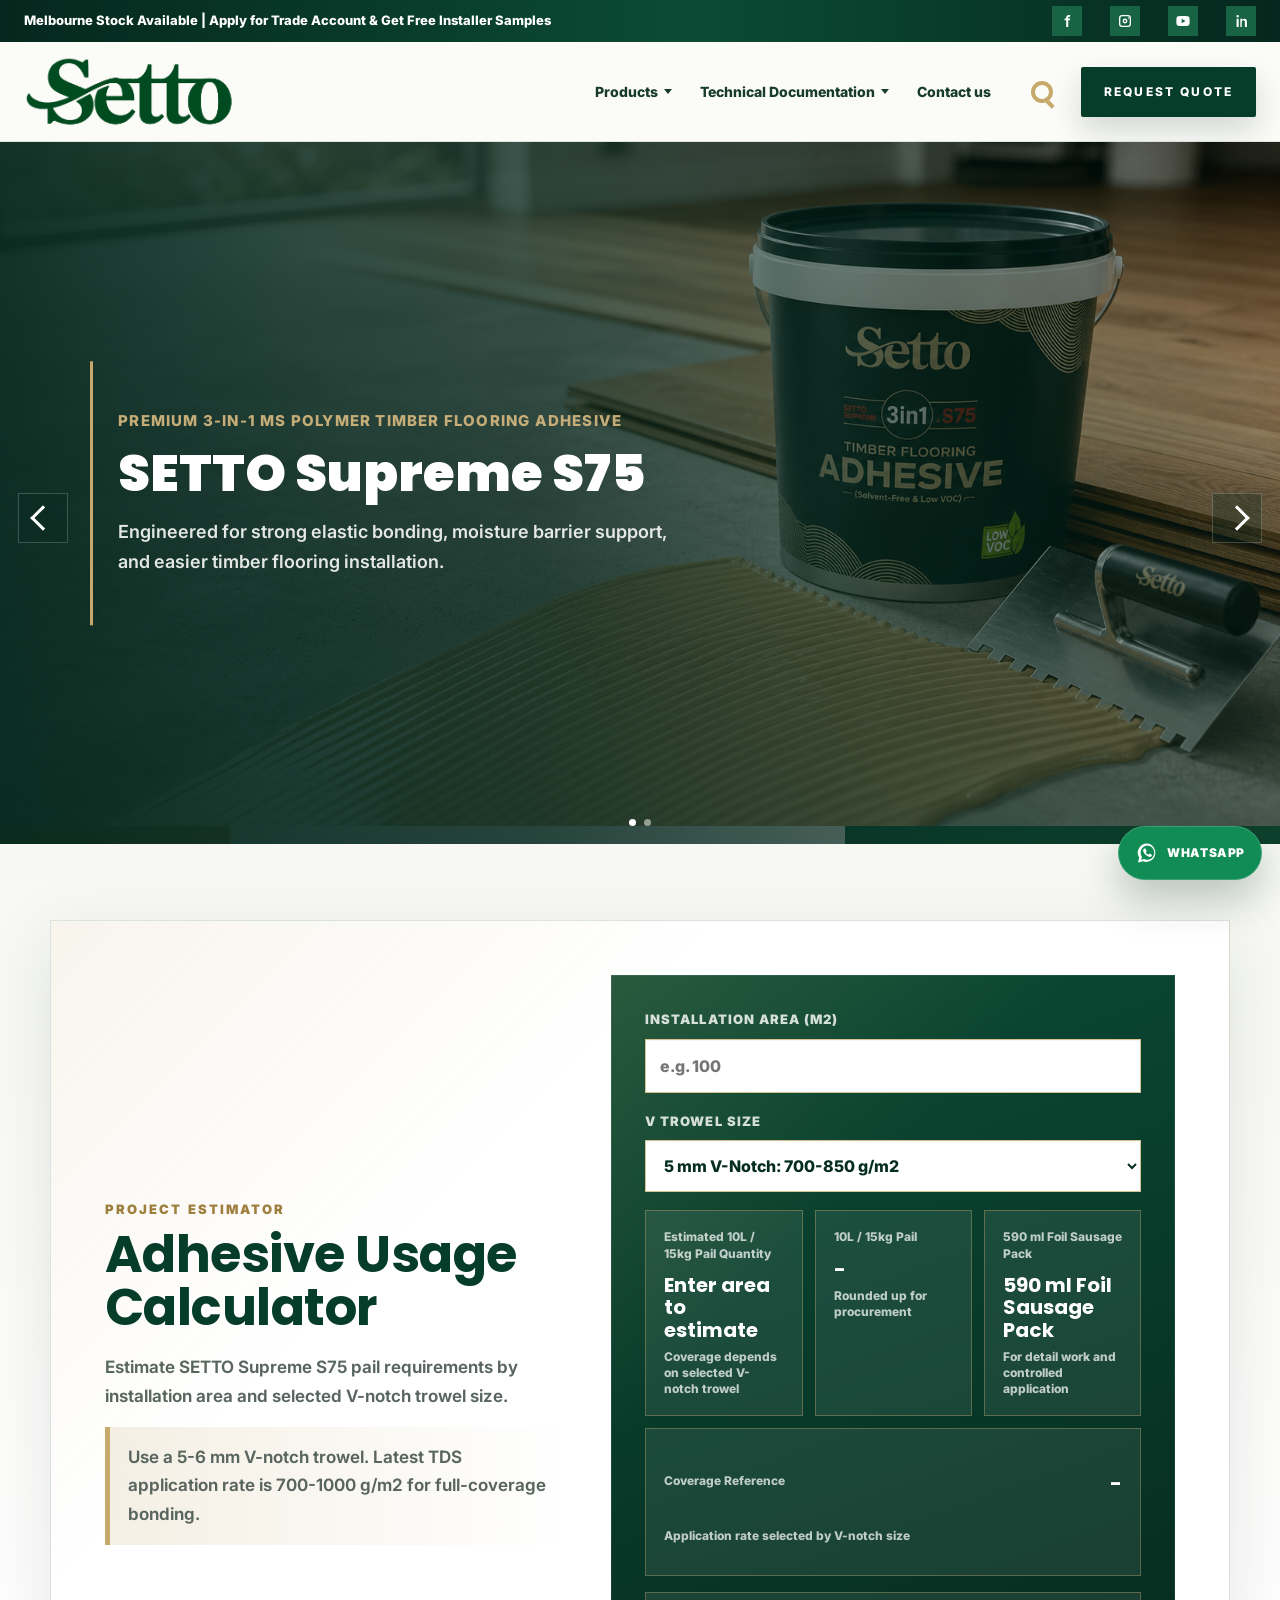
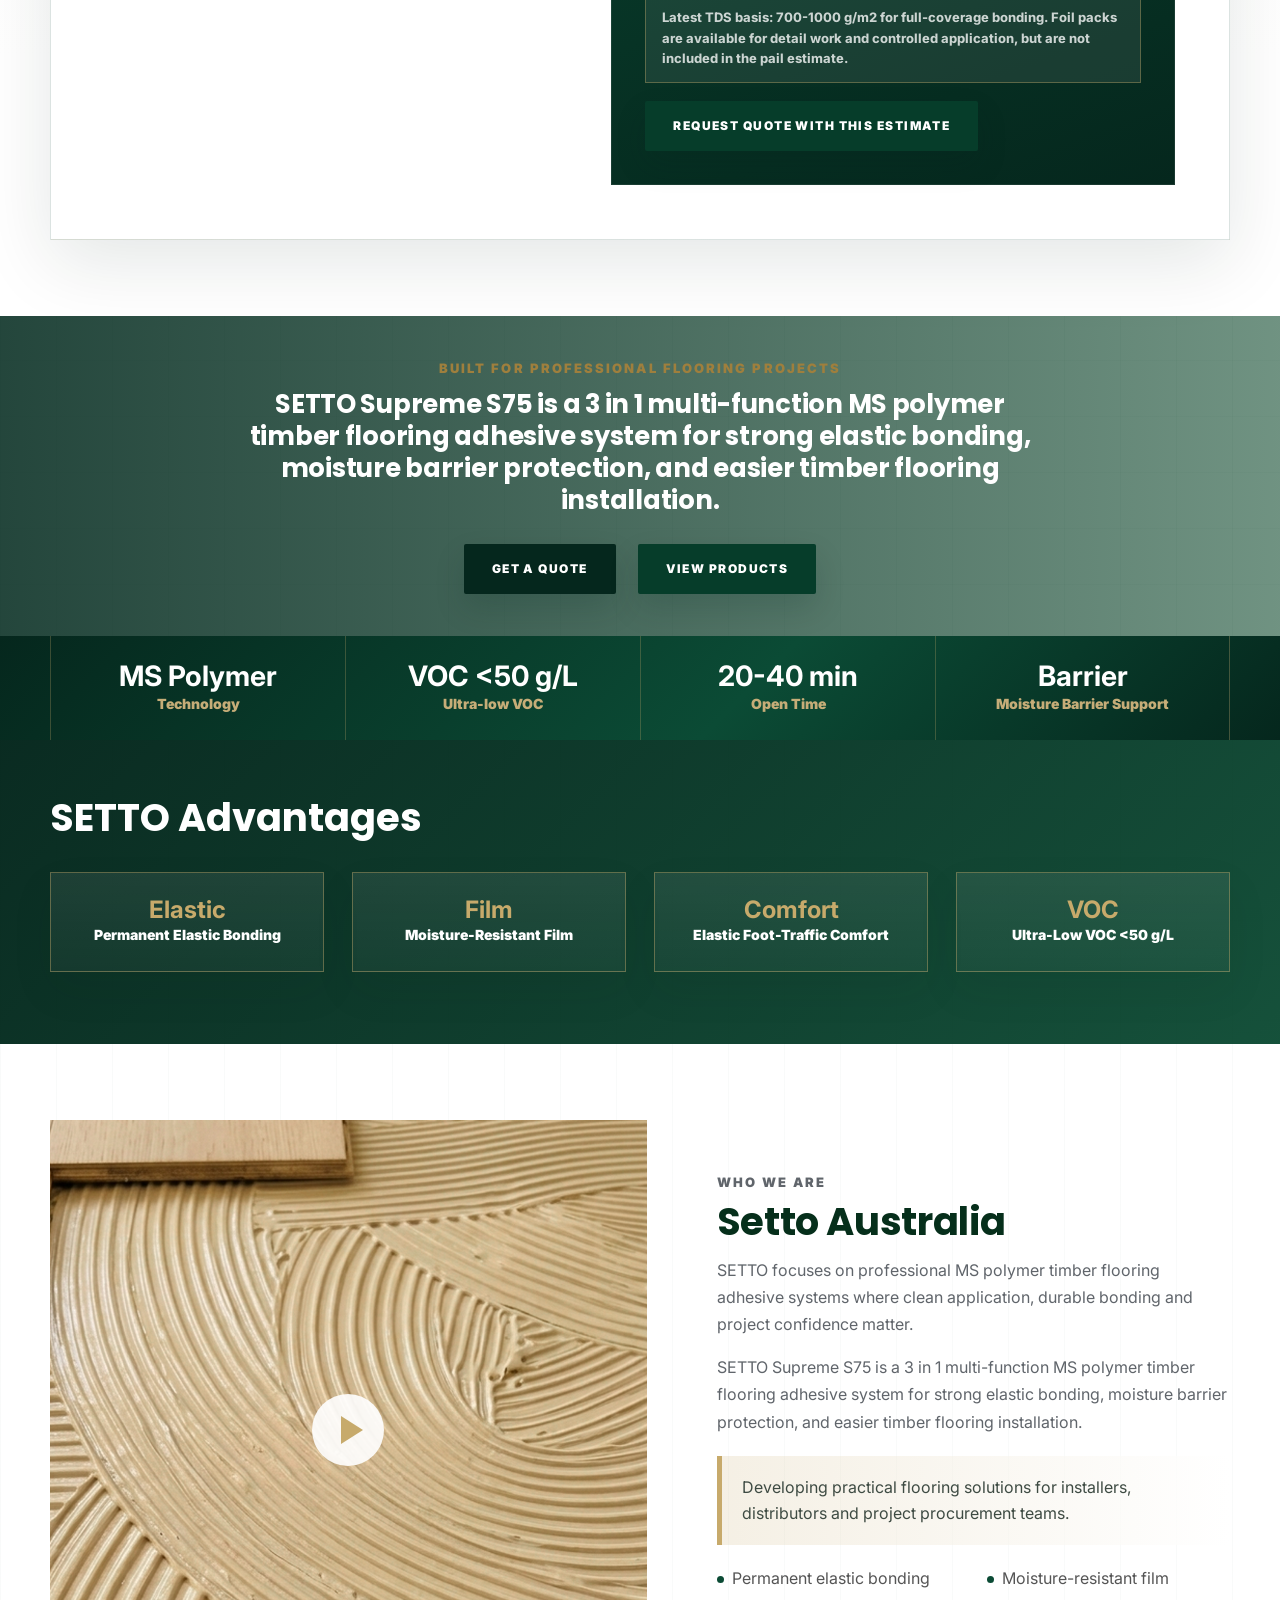
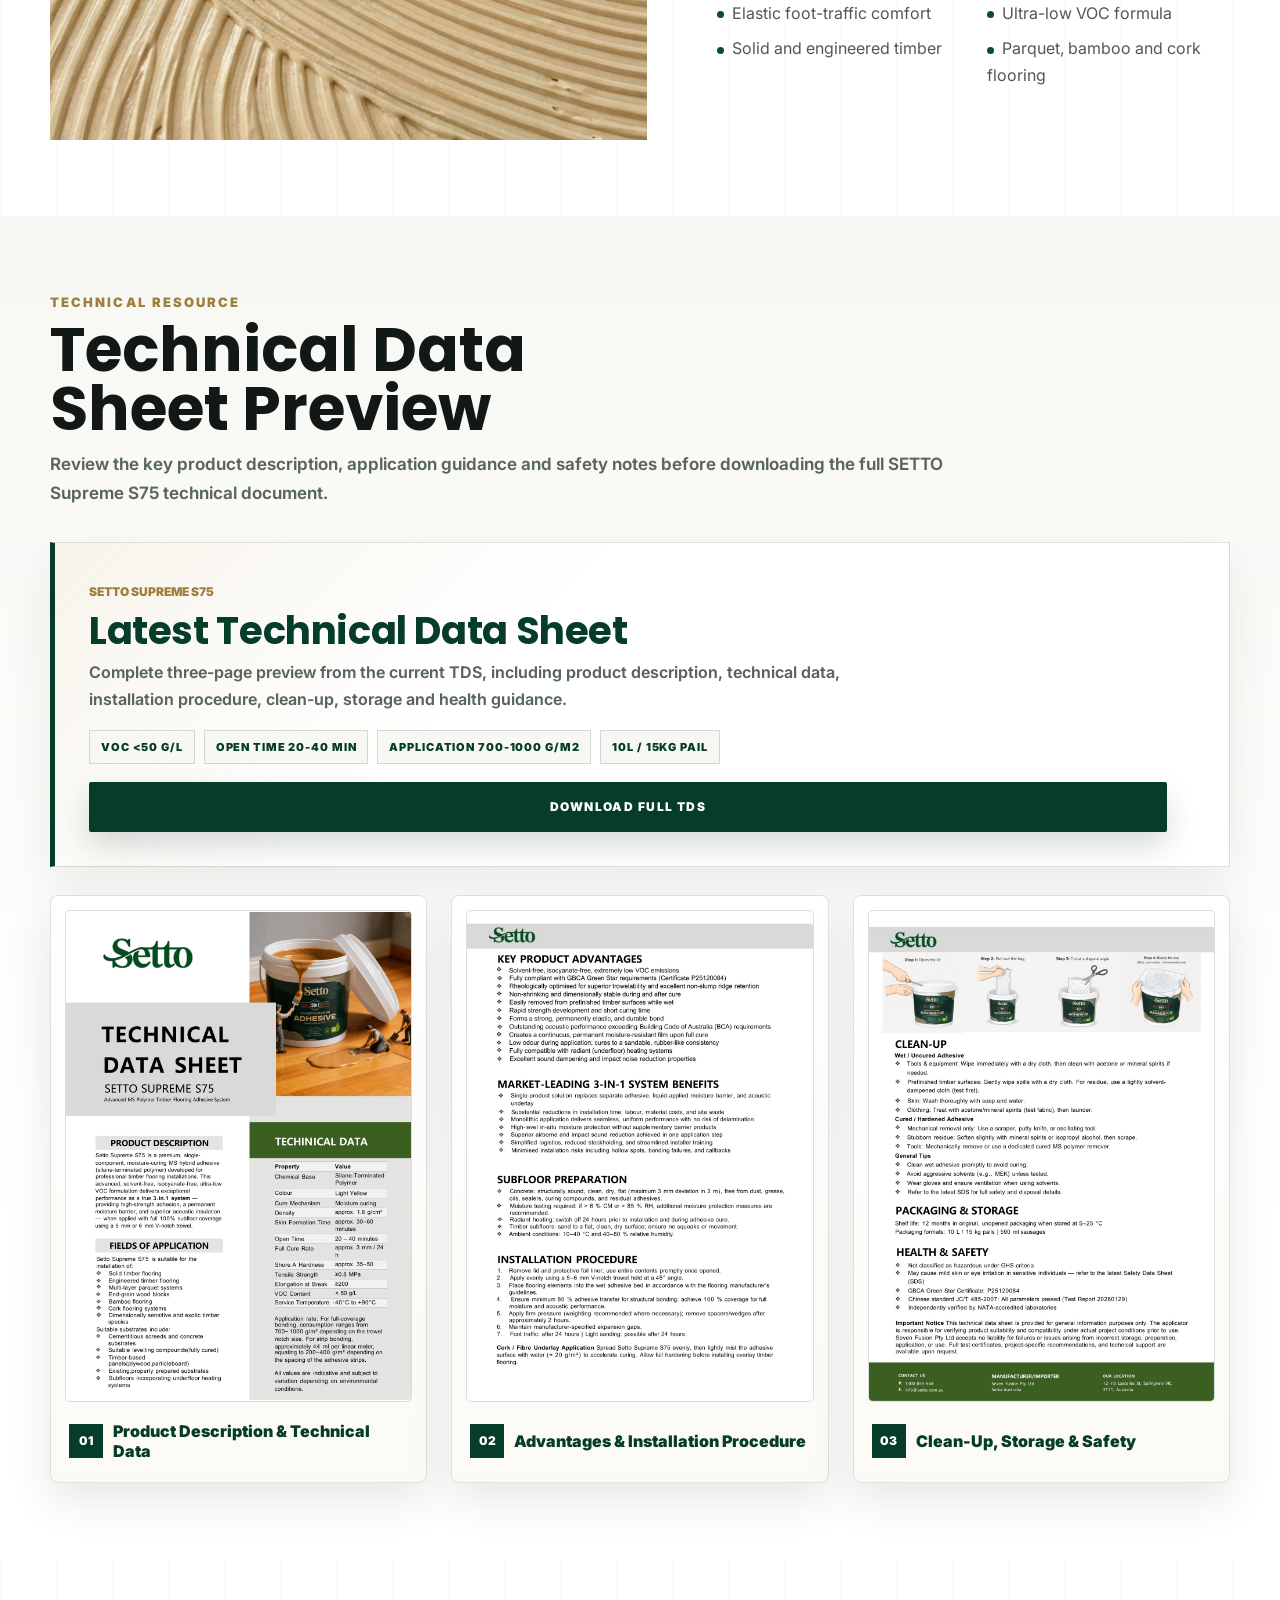
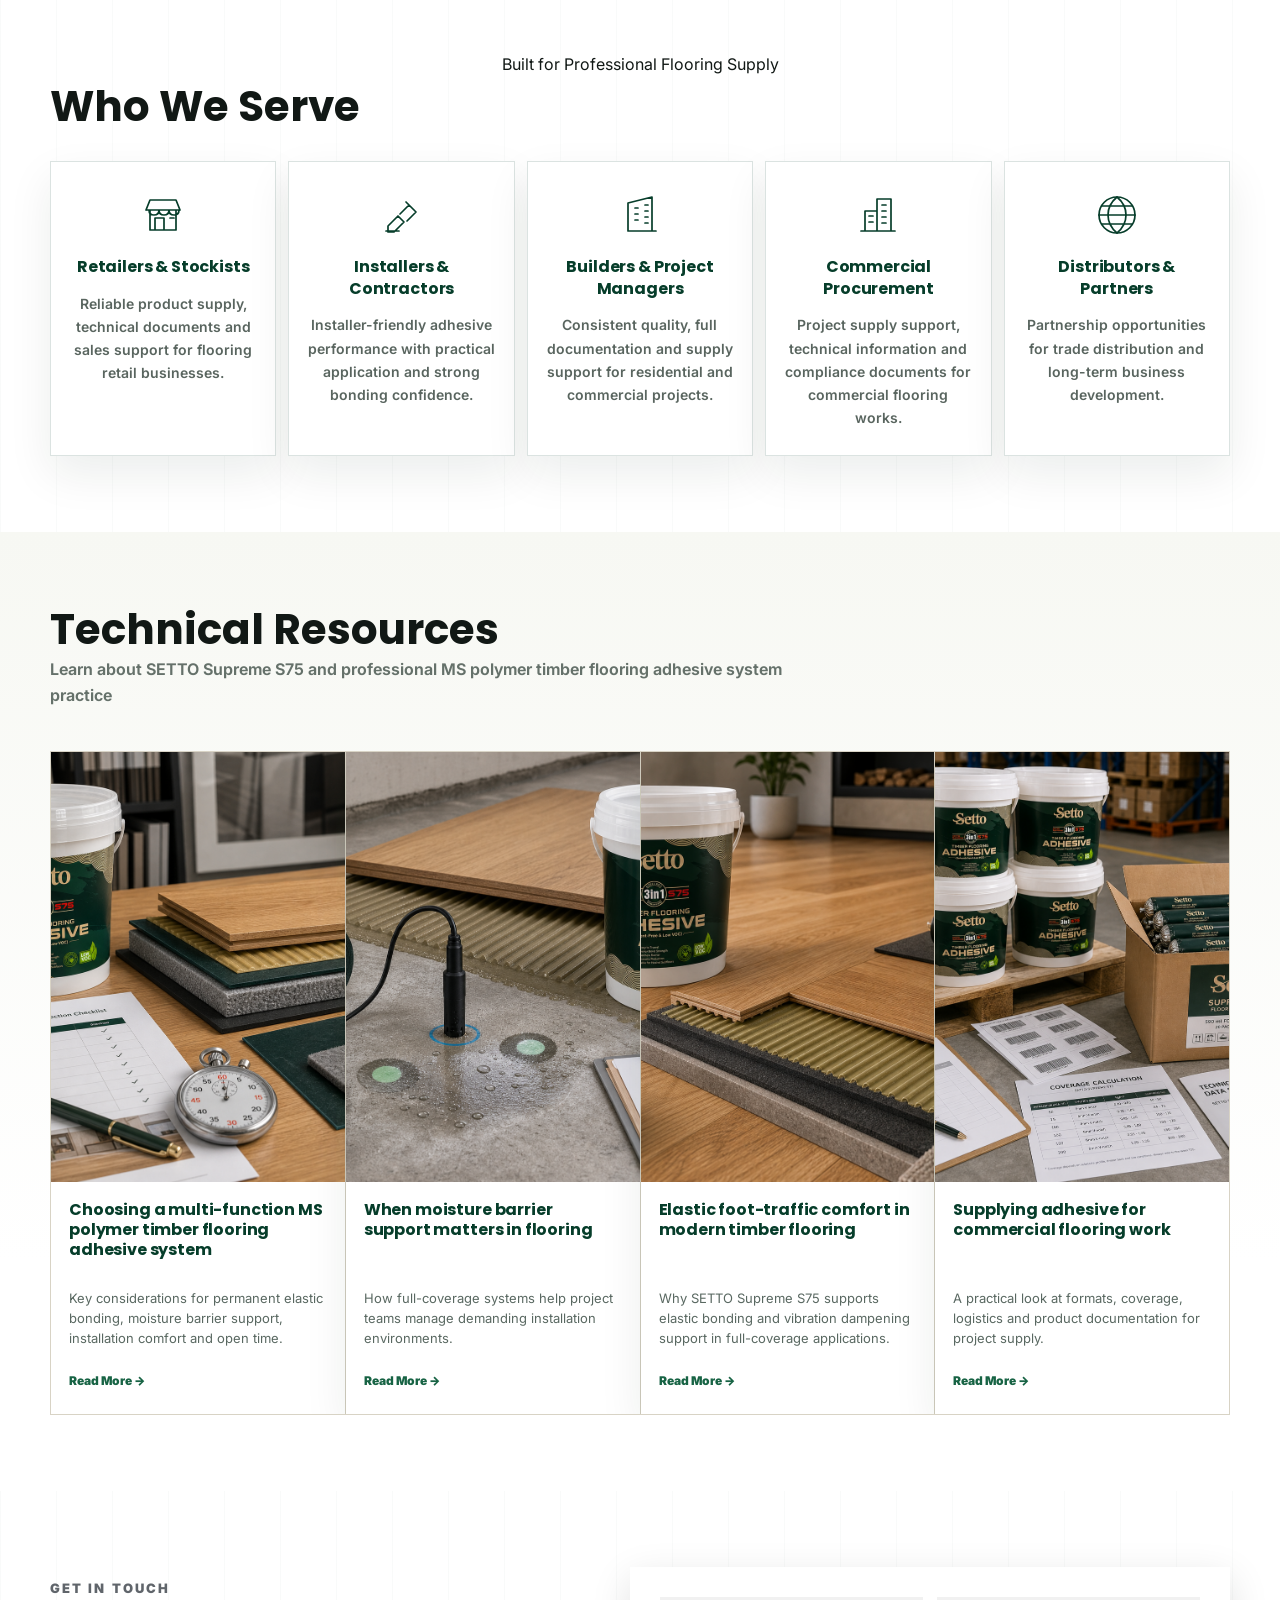
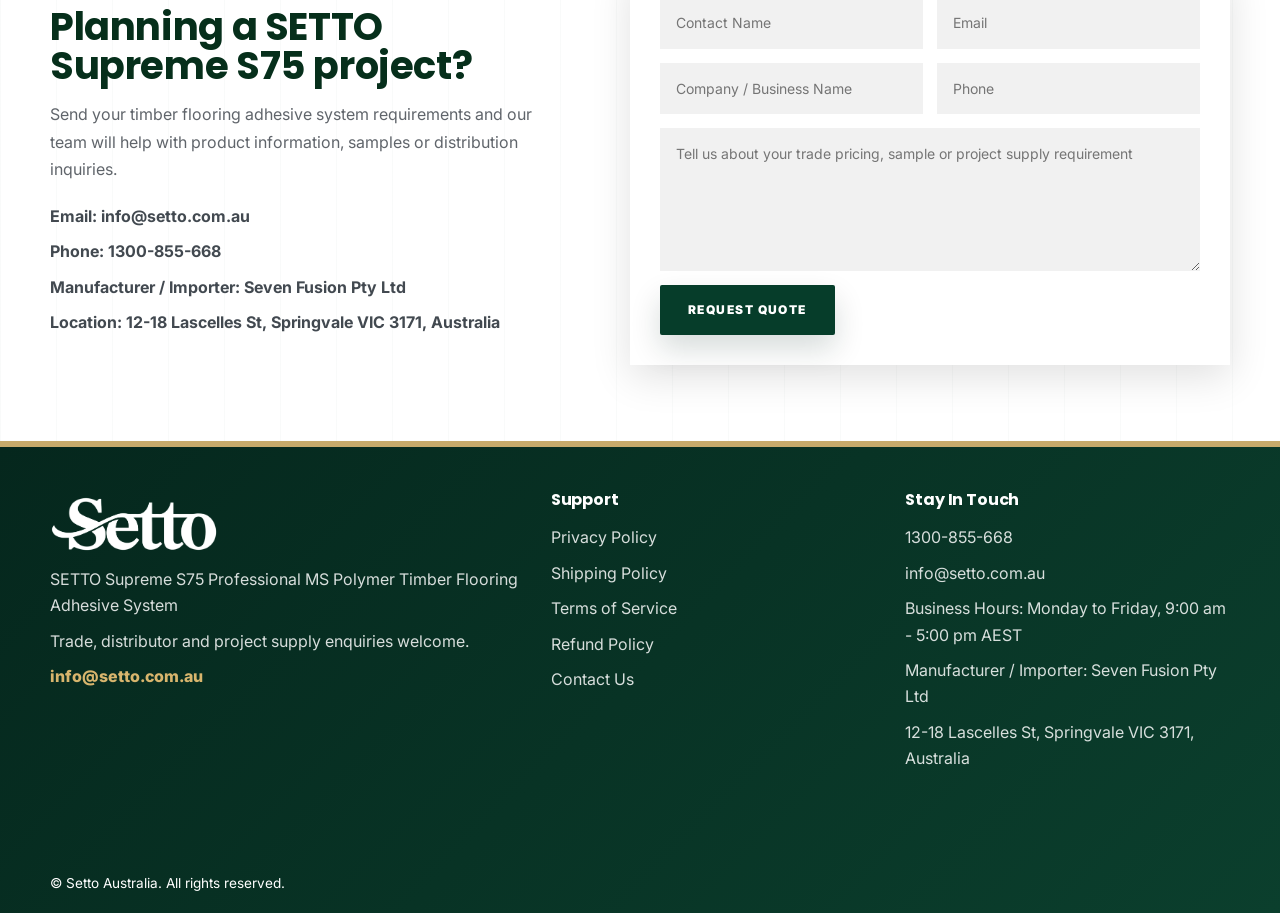
==== commit 86198493: "Use real adhesive installation imagery" ====
--- a/index.html
+++ b/index.html
@@ -111,7 +111,7 @@
         <section class="replica-section" id="about">
             <div class="container who-grid">
                 <button class="video-card reveal" type="button" data-open-modal="video" aria-label="Open installation video">
-                    <img src="/assets/generated/setto-v11/full-coverage-bonding-vnotch-adhesive-color.png" data-image-key="applyAdhesive" alt="Installer applying SETTO Supreme S75 to a prepared subfloor" loading="lazy" width="900" height="620">
+                    <img src="/assets/generated/setto-v13/real-adhesive-board-closeup-landscape.png" data-image-key="applyAdhesive" alt="SETTO Supreme S75 adhesive ridges prepared for timber flooring installation" loading="lazy" width="900" height="620">
                     <span aria-hidden="true"></span>
                 </button>
                 <div class="who-copy reveal">
@@ -126,7 +126,7 @@
                         <li>Elastic foot-traffic comfort</li>
                         <li>Ultra-low VOC formula</li>
                         <li>Solid and engineered timber</li>
-                        <li>Parquet, bamboo and cork systems</li>
+                        <li>Parquet, bamboo and cork flooring</li>
                     </ul>
                 </div>
             </div>
--- a/style.css
+++ b/style.css
@@ -3188,7 +3188,7 @@
     color: #fff;
     background:
         linear-gradient(135deg, rgba(6,45,34,0.92), rgba(6,45,34,0.74)),
-        url("/assets/generated/setto-v11/full-coverage-bonding-vnotch-adhesive-color.png") center / cover;
+        url("/assets/generated/setto-v13/real-adhesive-board-closeup-landscape.png") center / cover;
     text-align: center;
 }
 
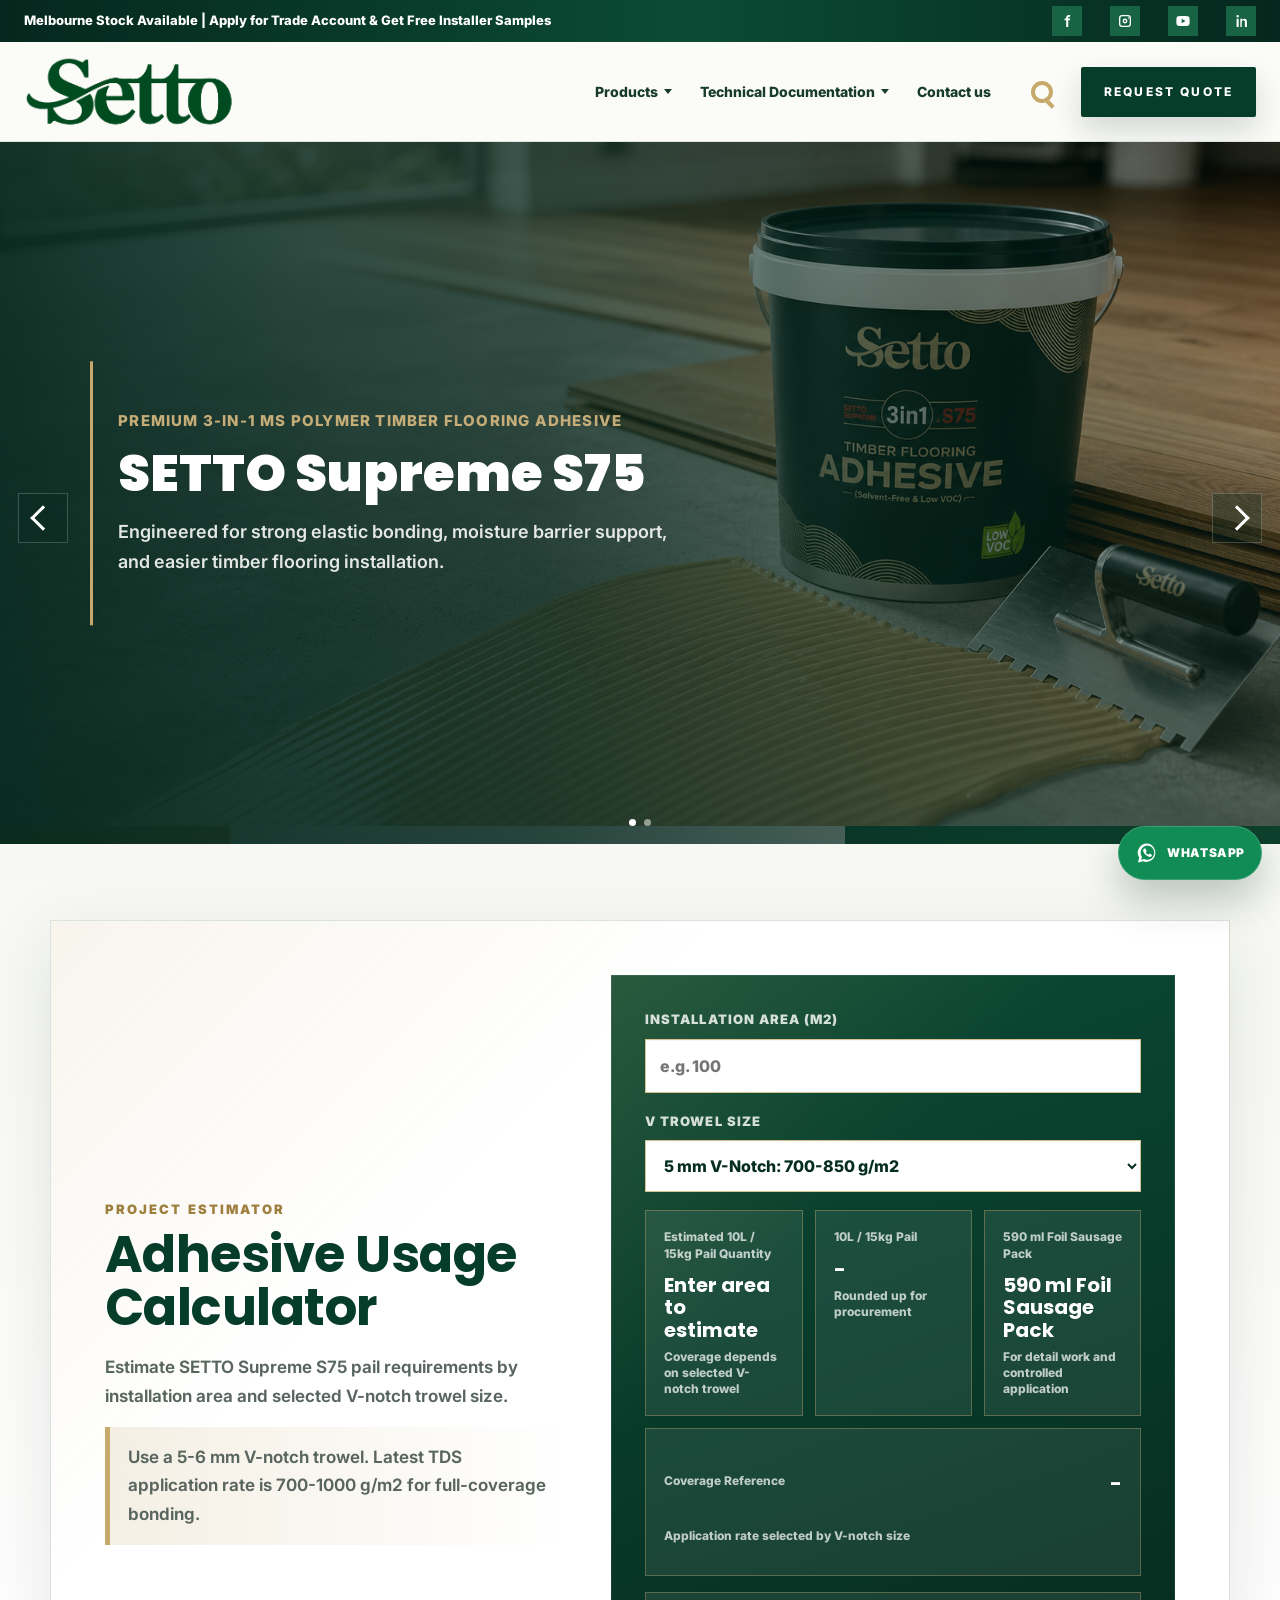
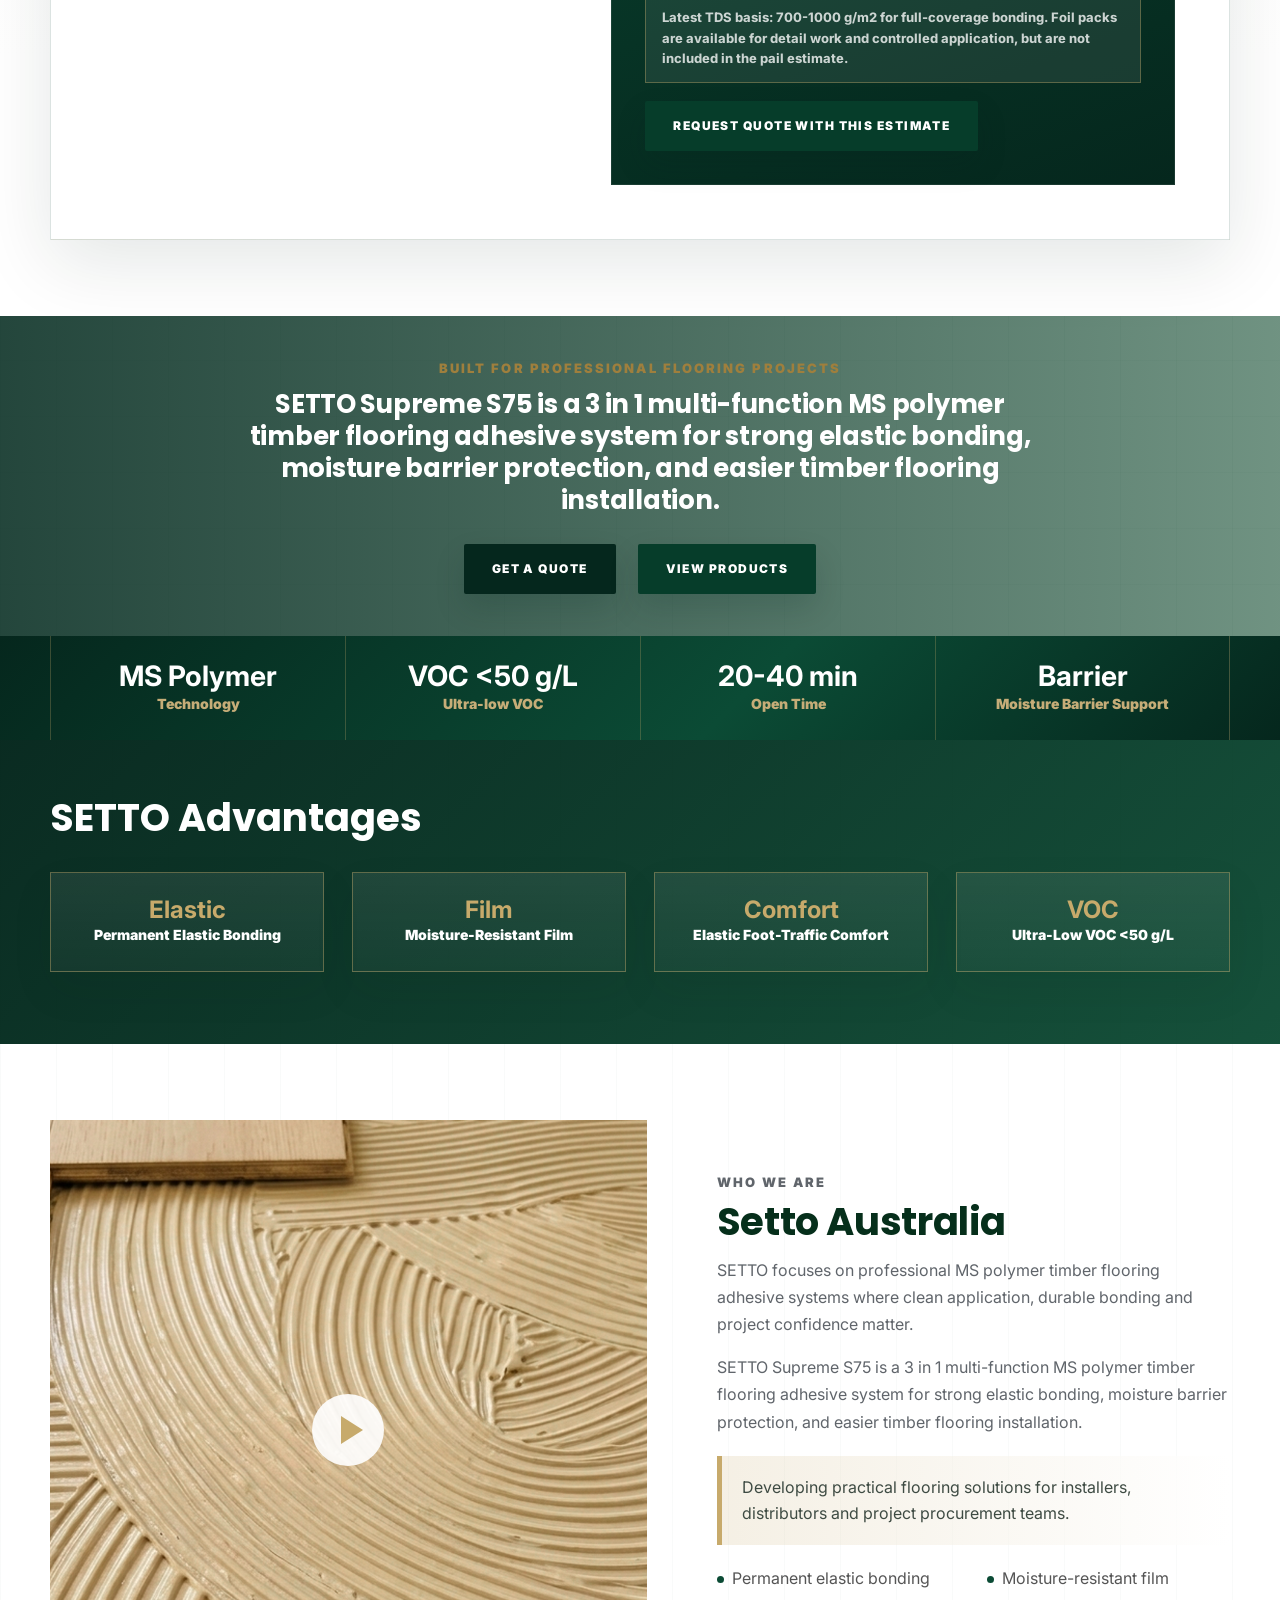
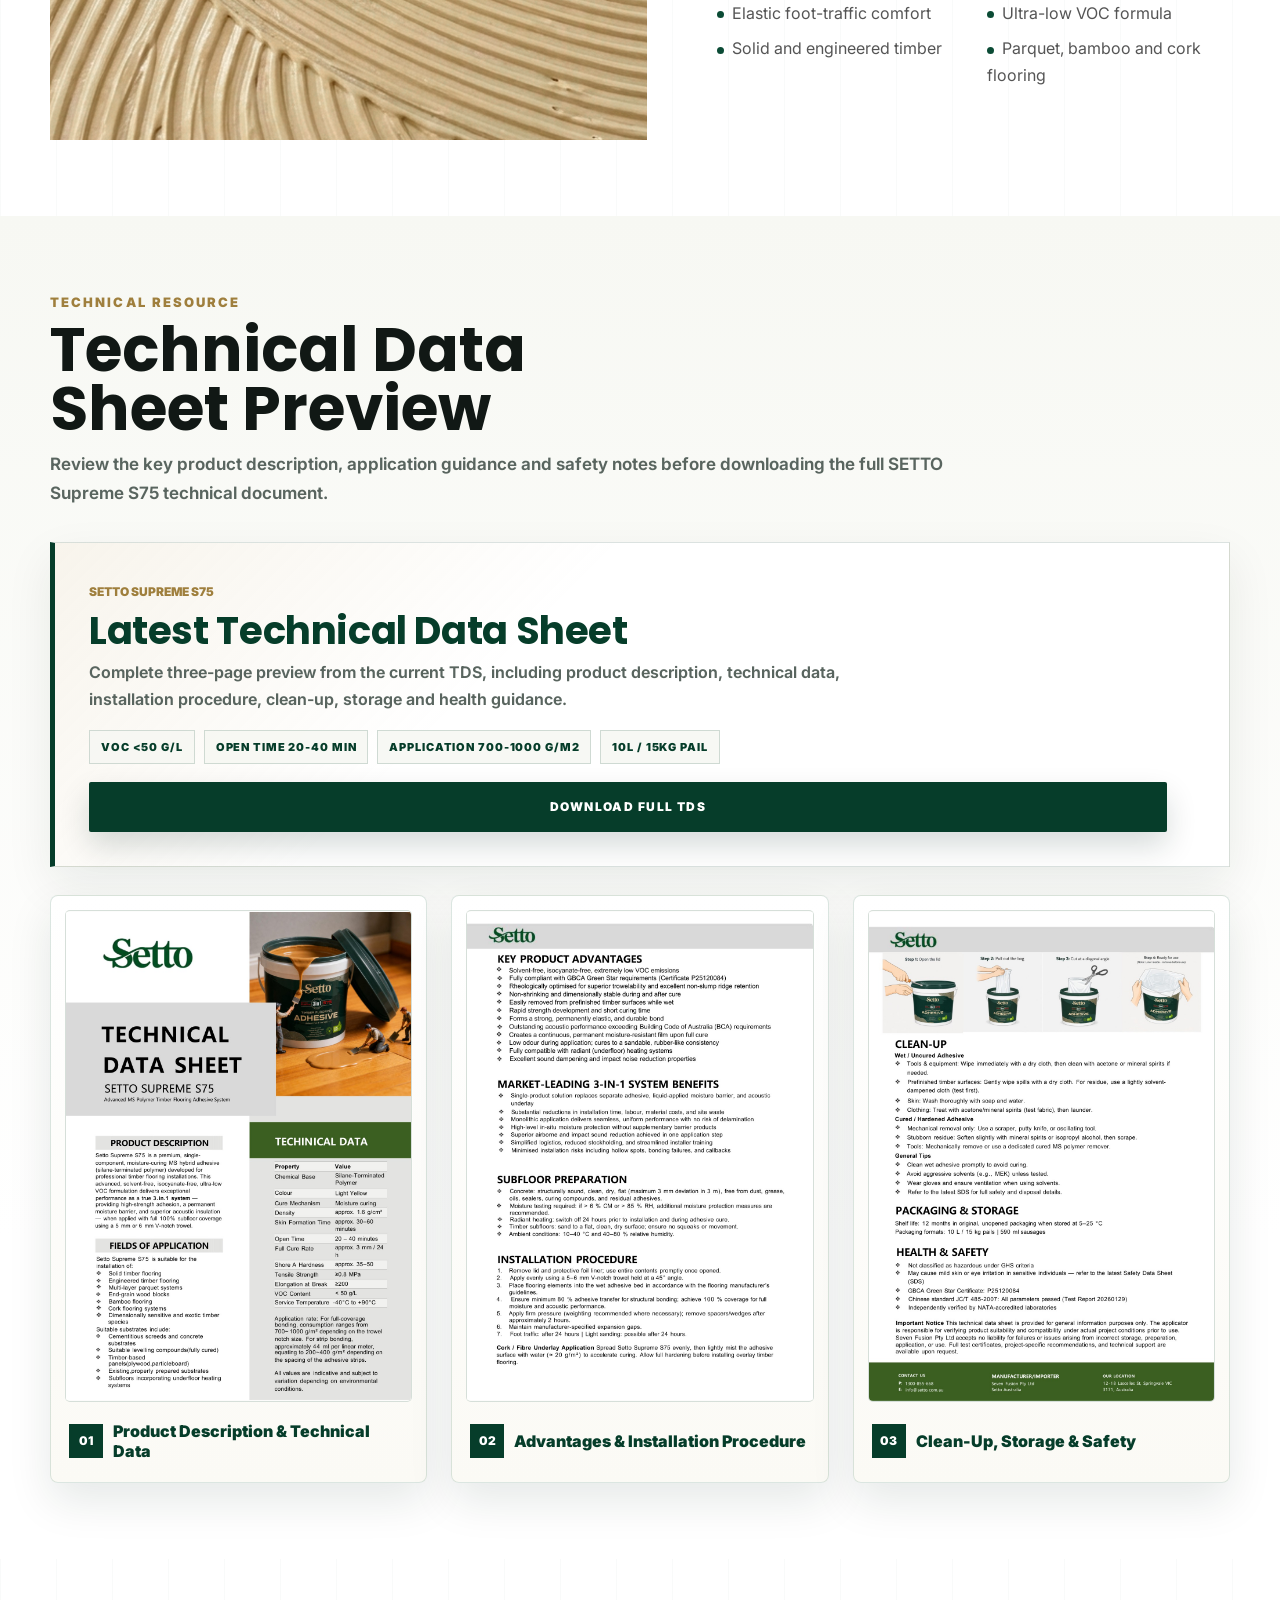
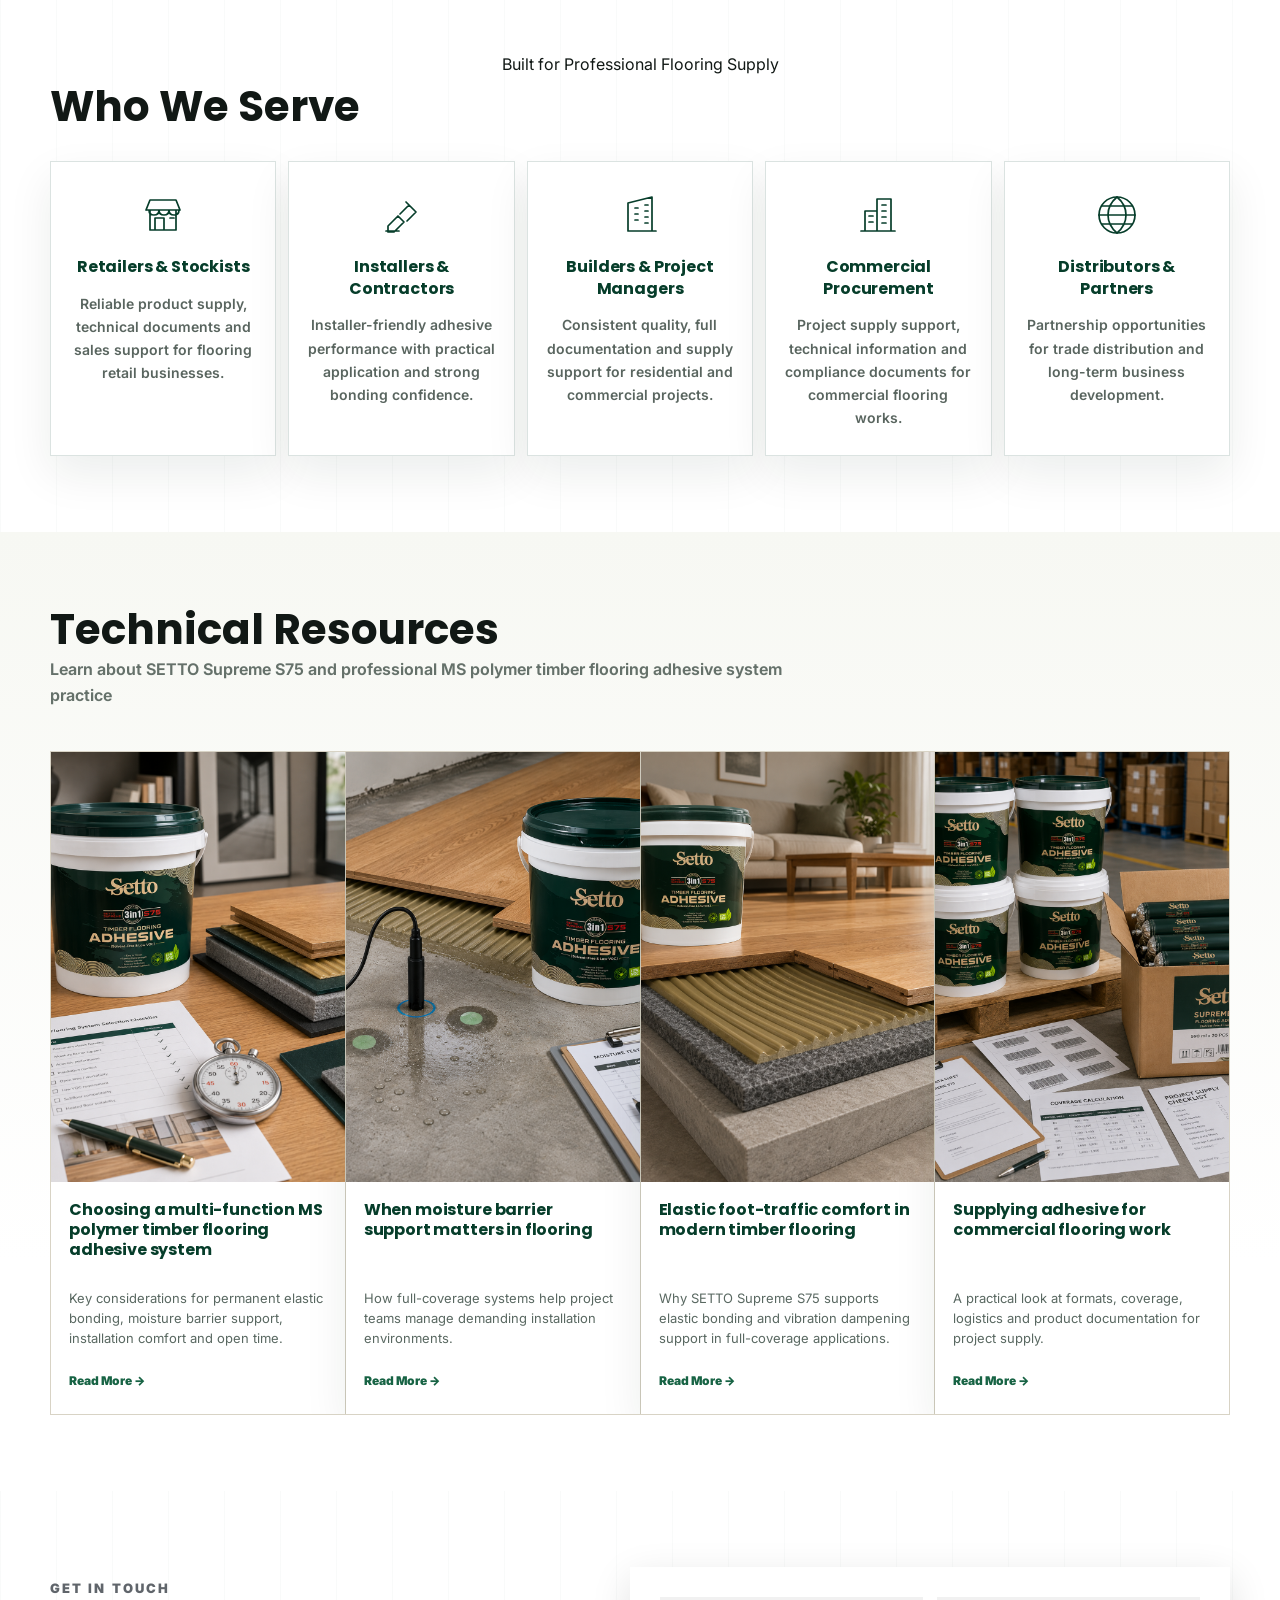
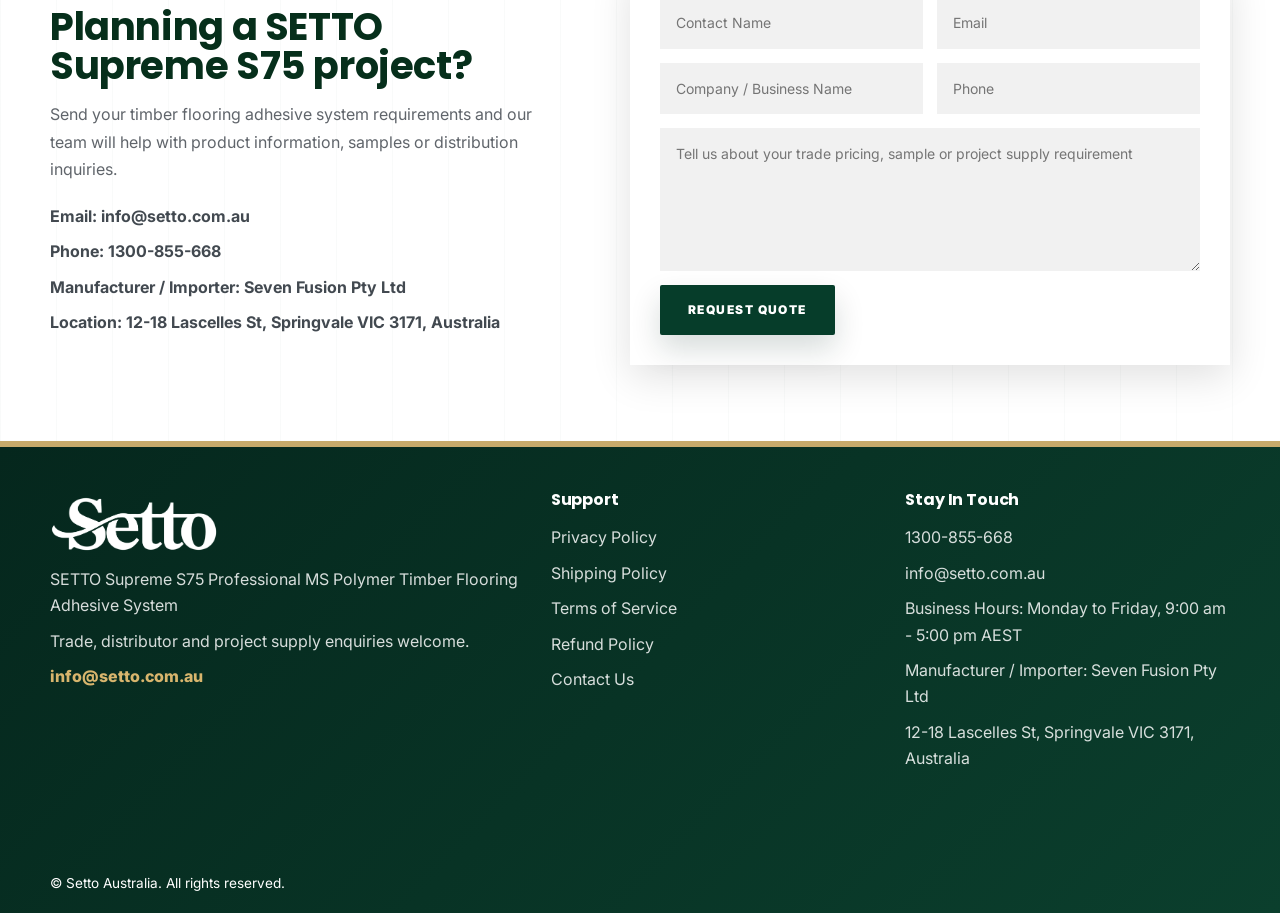
==== commit afdb2dda: "Replace resource card images" ====
--- a/index.html
+++ b/index.html
@@ -228,19 +228,19 @@
                 <p class="section-subtitle reveal">Learn about SETTO Supreme S75 and professional MS polymer timber flooring adhesive system practice</p>
                 <div class="news-grid">
                     <a class="news-card reveal" href="/blog.html">
-                        <img src="/assets/generated/setto-v12/resource-system-selection.png" data-image-key="resourceSystemSelection" alt="SETTO Supreme S75 technical documentation and product selection materials" loading="lazy" width="640" height="430">
+                        <img src="/assets/generated/setto-v14/resource-system-selection.png" data-image-key="resourceSystemSelection" alt="SETTO Supreme S75 technical documentation and product selection materials" loading="lazy" width="640" height="430">
                         <div><h3>Choosing a multi-function MS polymer timber flooring adhesive system</h3><p>Key considerations for permanent elastic bonding, moisture barrier support, installation comfort and open time.</p><span>Read More</span></div>
                     </a>
                     <a class="news-card reveal" href="/blog.html">
-                        <img src="/assets/generated/setto-v12/resource-moisture-barrier.png" data-image-key="resourceMoistureBarrier" alt="Moisture barrier support preparation with subfloor and adhesive ridges" loading="lazy" width="640" height="430">
+                        <img src="/assets/generated/setto-v14/resource-moisture-barrier.png" data-image-key="resourceMoistureBarrier" alt="Moisture barrier support preparation with subfloor and adhesive ridges" loading="lazy" width="640" height="430">
                         <div><h3>When moisture barrier support matters in flooring</h3><p>How full-coverage systems help project teams manage demanding installation environments.</p><span>Read More</span></div>
                     </a>
                     <a class="news-card reveal" href="/blog.html">
-                        <img src="/assets/generated/setto-v12/resource-foot-traffic-comfort.png" data-image-key="resourceFootTrafficComfort" alt="Elastic foot-traffic comfort timber flooring installation detail" loading="lazy" width="640" height="430">
+                        <img src="/assets/generated/setto-v14/resource-foot-traffic-comfort.png" data-image-key="resourceFootTrafficComfort" alt="Elastic foot-traffic comfort timber flooring installation detail" loading="lazy" width="640" height="430">
                         <div><h3>Elastic foot-traffic comfort in modern timber flooring</h3><p>Why SETTO Supreme S75 supports elastic bonding and vibration dampening support in full-coverage applications.</p><span>Read More</span></div>
                     </a>
                     <a class="news-card reveal" href="/blog.html">
-                        <img src="/assets/generated/setto-v12/resource-commercial-supply.png" data-image-key="resourceCommercialSupply" alt="SETTO Supreme S75 commercial flooring adhesive supply and logistics" loading="lazy" width="640" height="430">
+                        <img src="/assets/generated/setto-v14/resource-commercial-supply.png" data-image-key="resourceCommercialSupply" alt="SETTO Supreme S75 commercial flooring adhesive supply and logistics" loading="lazy" width="640" height="430">
                         <div><h3>Supplying adhesive for commercial flooring work</h3><p>A practical look at formats, coverage, logistics and product documentation for project supply.</p><span>Read More</span></div>
                     </a>
                 </div>
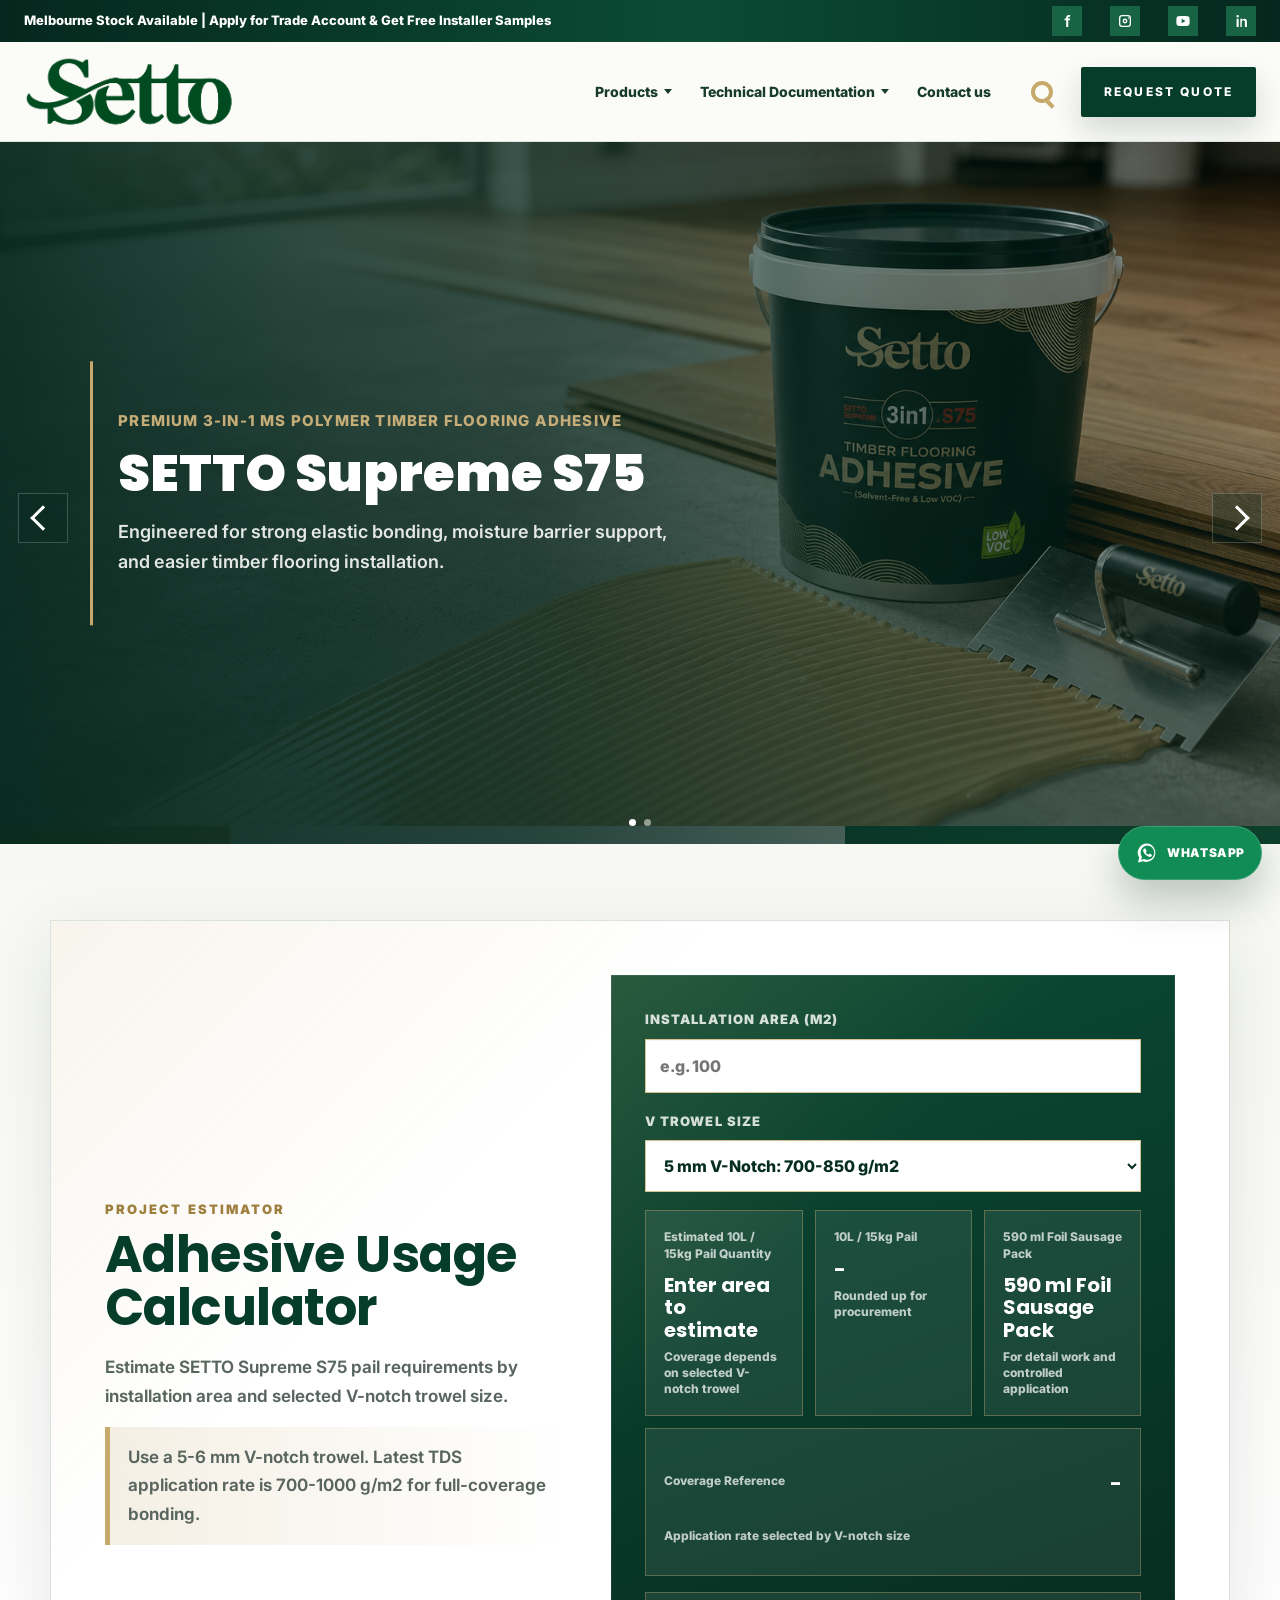
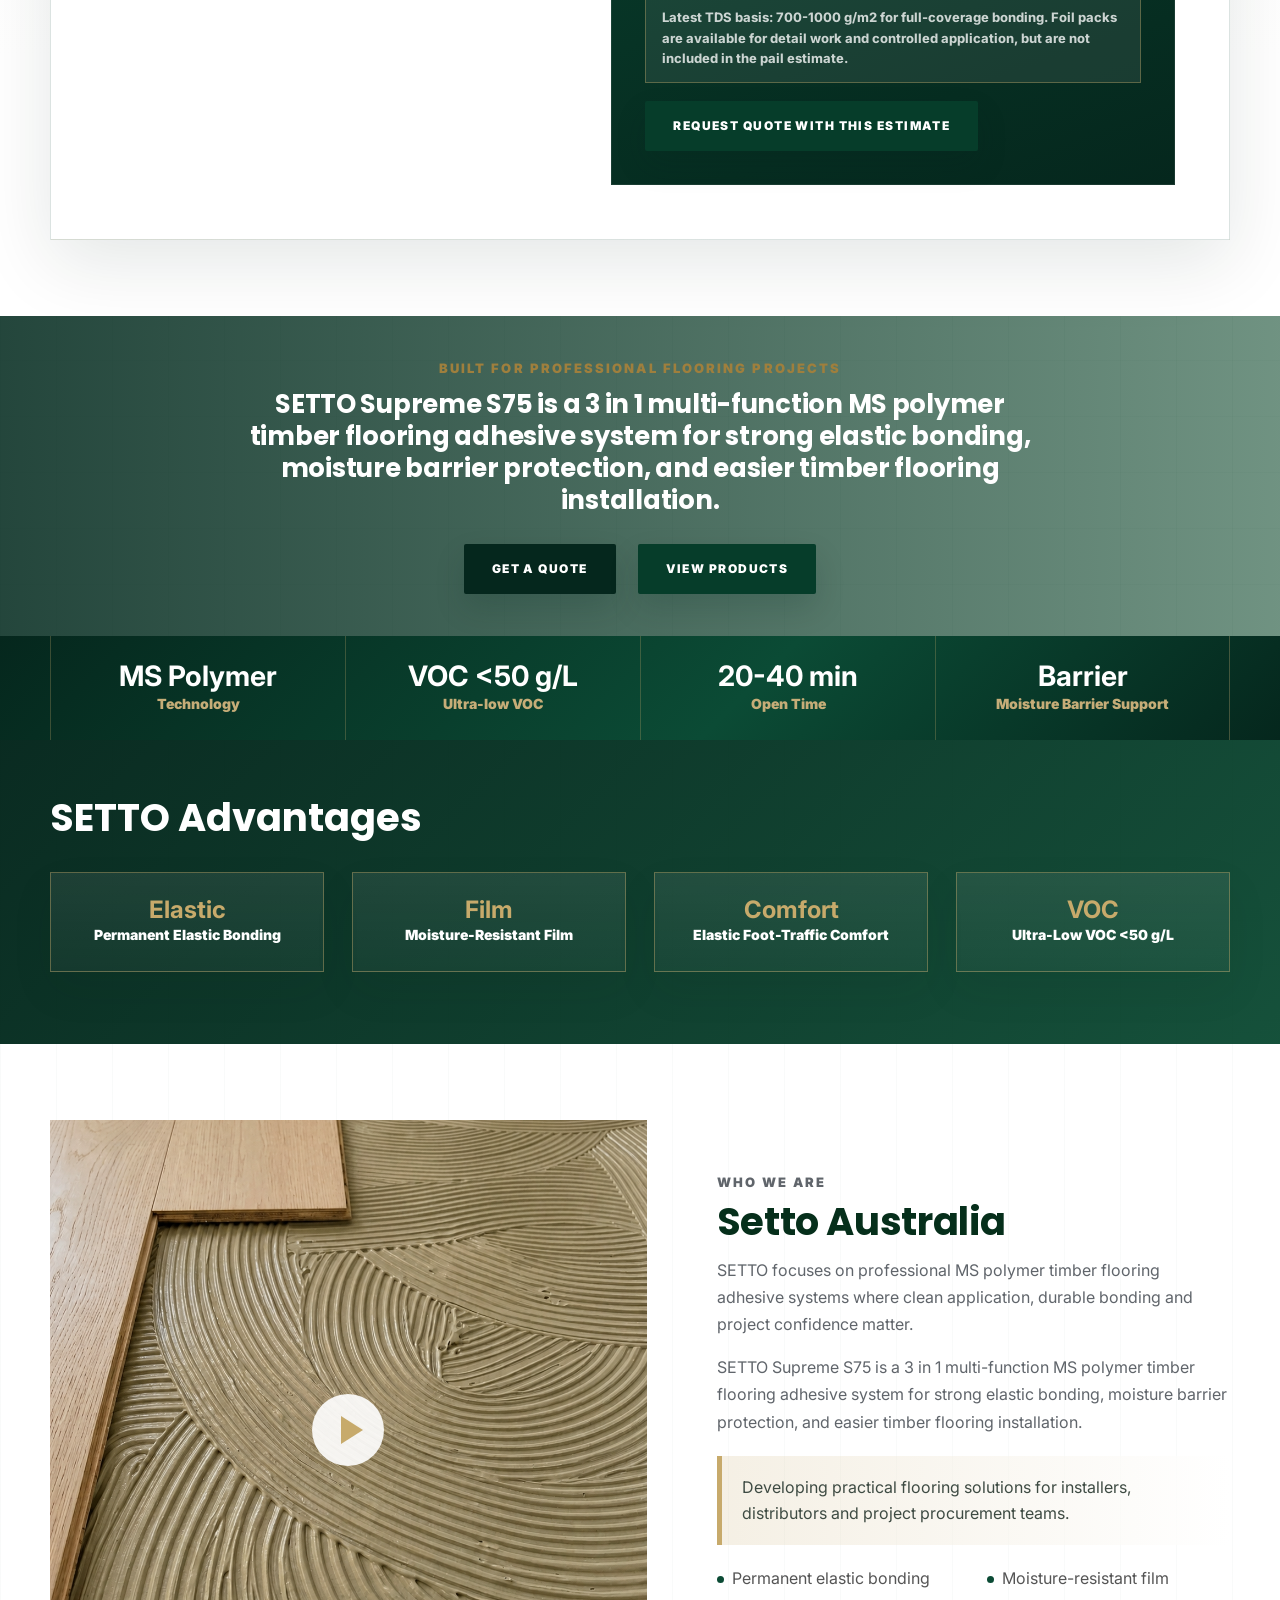
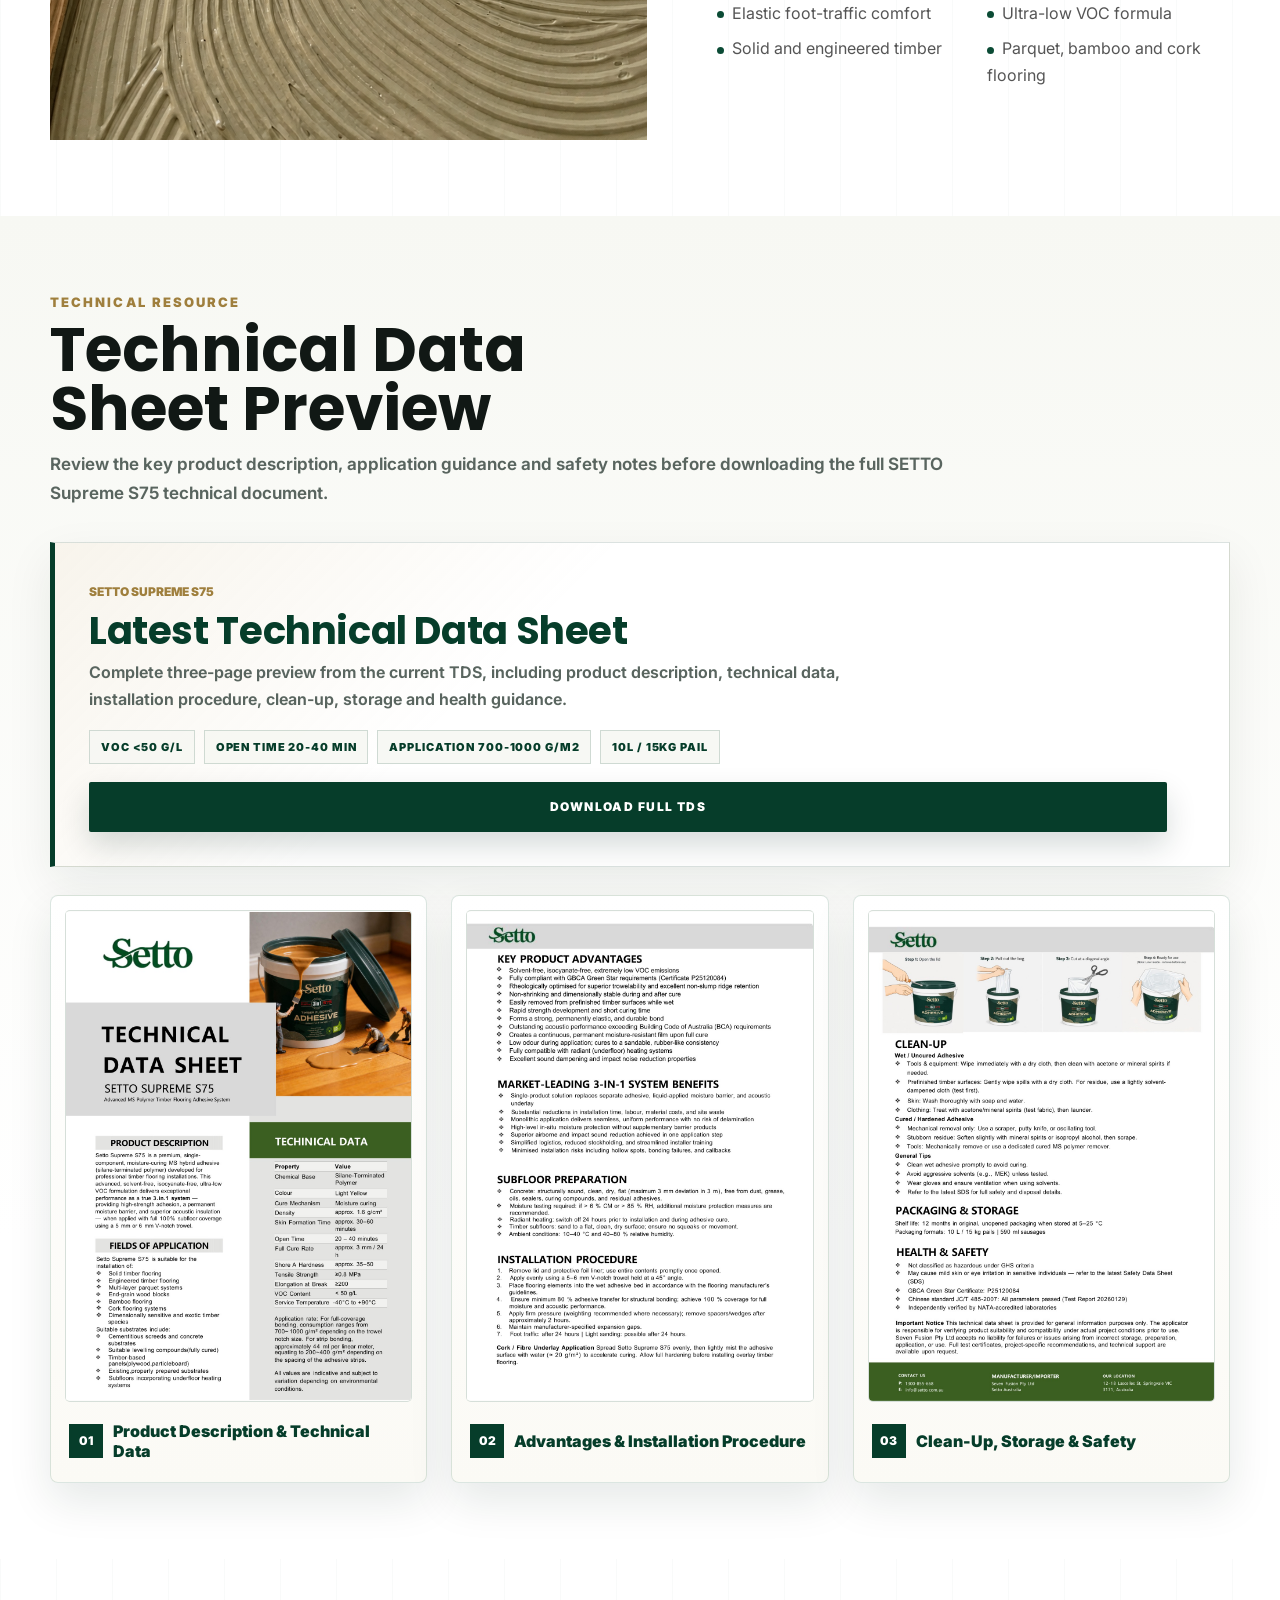
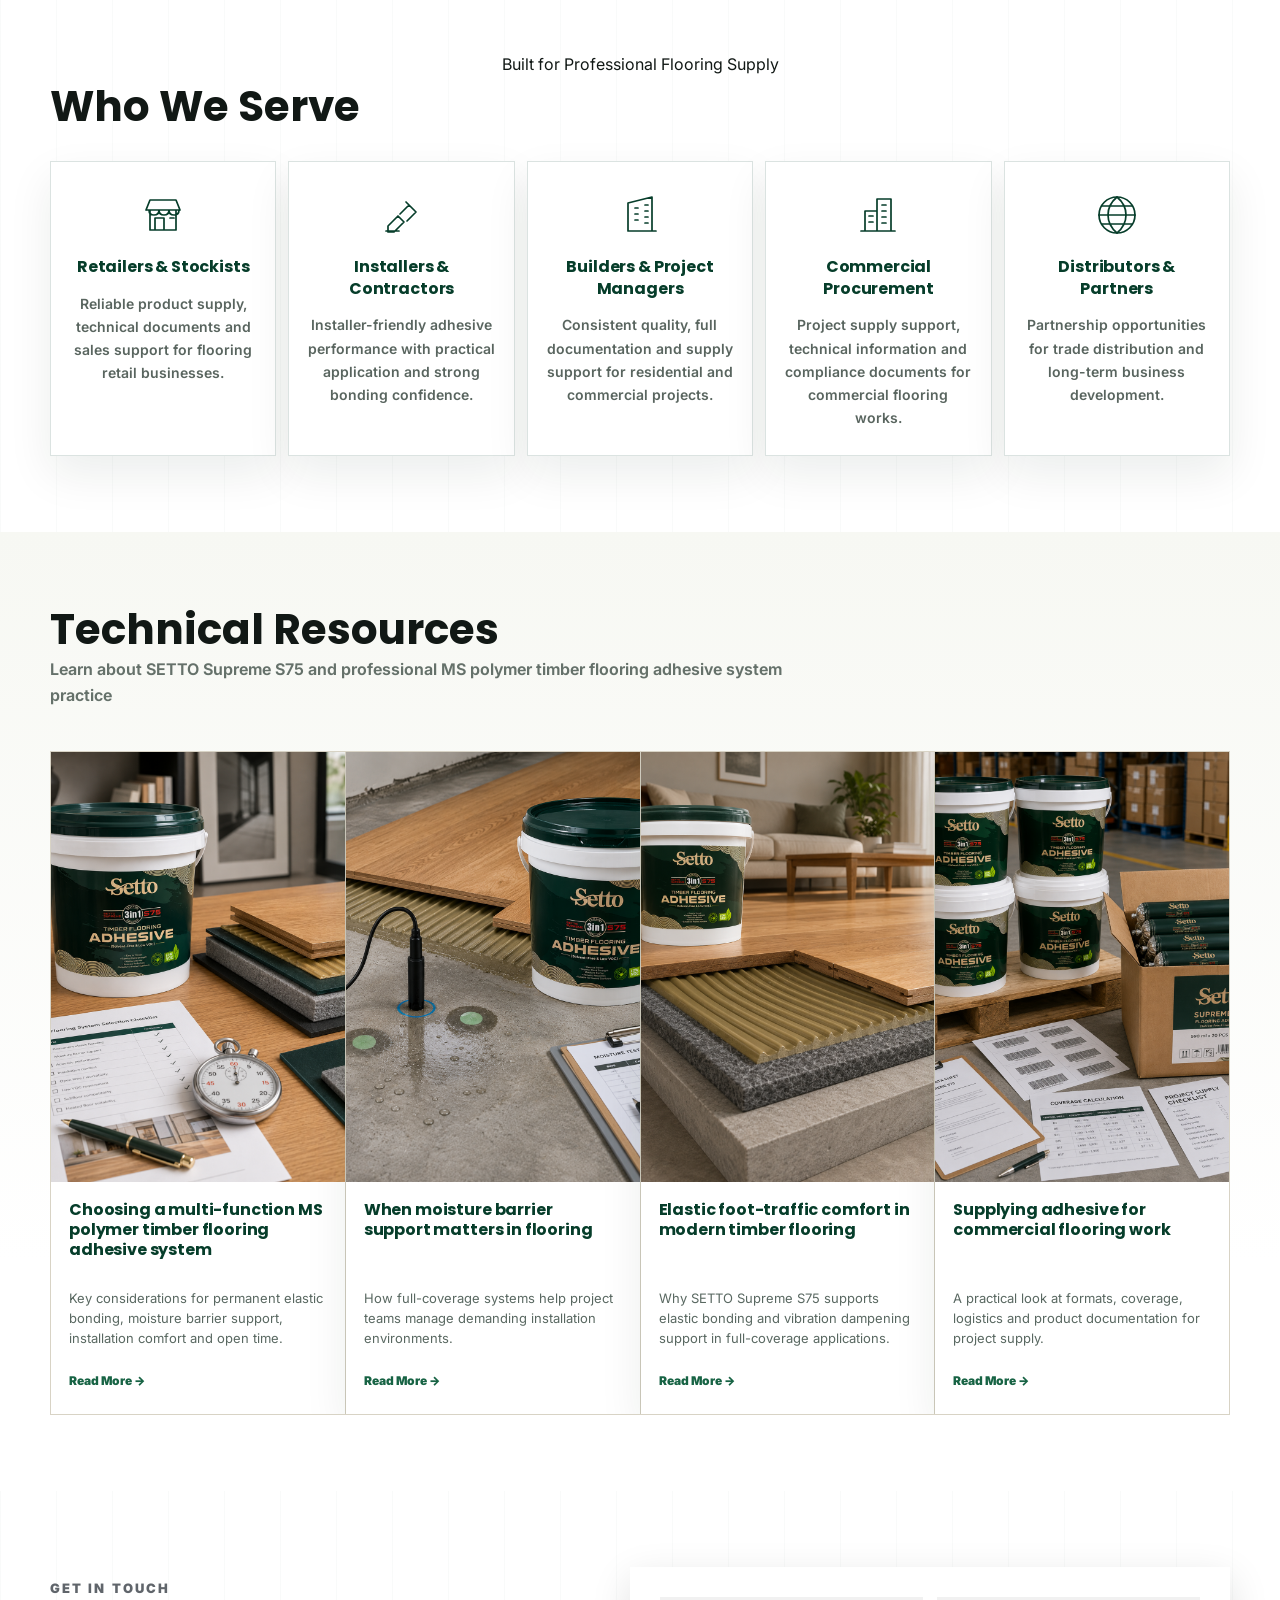
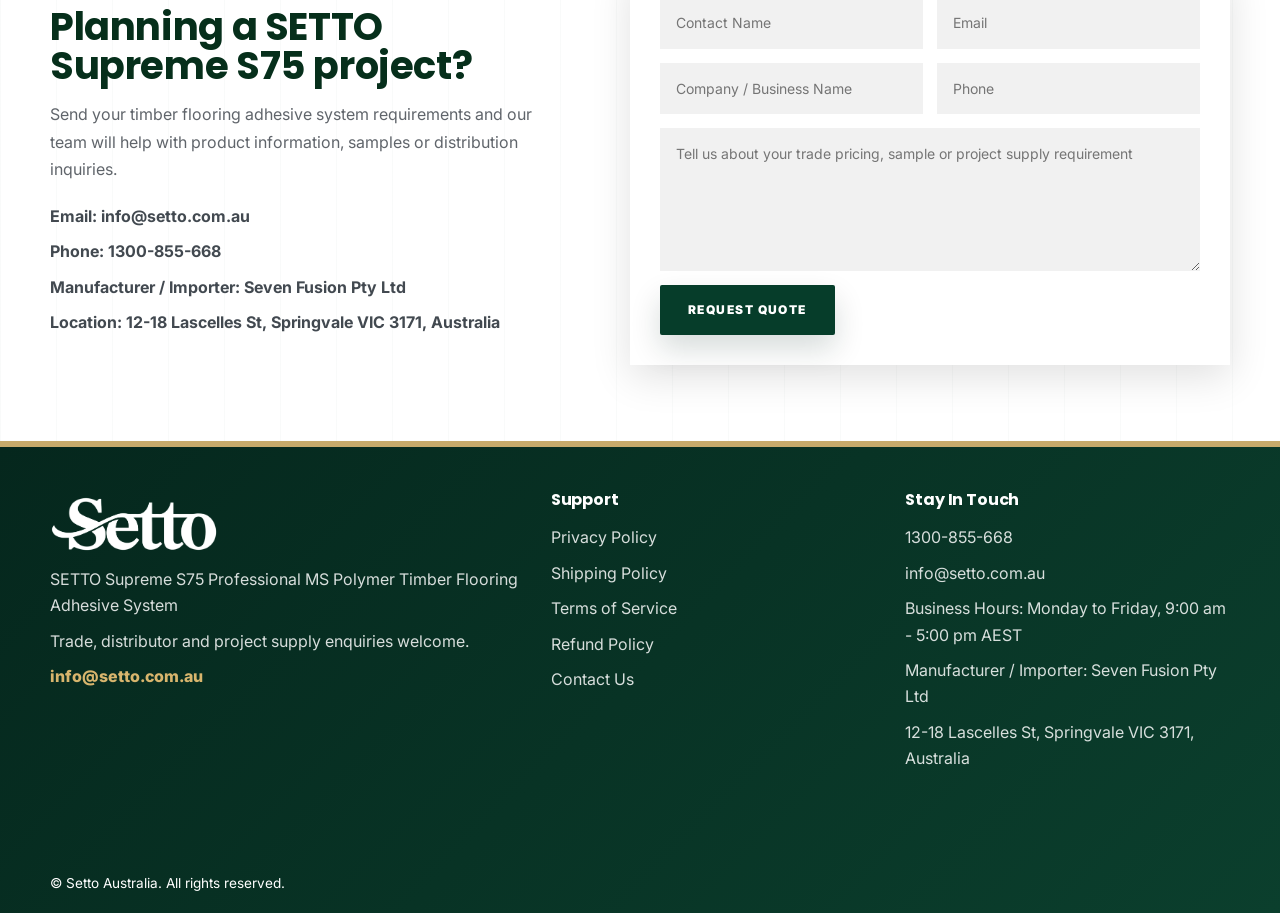
==== commit d7cc025e: "Use updated adhesive application images" ====
--- a/index.html
+++ b/index.html
@@ -111,7 +111,7 @@
         <section class="replica-section" id="about">
             <div class="container who-grid">
                 <button class="video-card reveal" type="button" data-open-modal="video" aria-label="Open installation video">
-                    <img src="/assets/generated/setto-v13/real-adhesive-board-closeup-landscape.png" data-image-key="applyAdhesive" alt="SETTO Supreme S75 adhesive ridges prepared for timber flooring installation" loading="lazy" width="900" height="620">
+                    <img src="/assets/generated/setto-v15/vnotch-board-adhesive-closeup.png" data-image-key="applyAdhesive" alt="SETTO Supreme S75 adhesive ridges prepared for timber flooring installation" loading="lazy" width="900" height="620">
                     <span aria-hidden="true"></span>
                 </button>
                 <div class="who-copy reveal">
--- a/style.css
+++ b/style.css
@@ -3188,7 +3188,7 @@
     color: #fff;
     background:
         linear-gradient(135deg, rgba(6,45,34,0.92), rgba(6,45,34,0.74)),
-        url("/assets/generated/setto-v13/real-adhesive-board-closeup-landscape.png") center / cover;
+        url("/assets/generated/setto-v15/vnotch-board-adhesive-closeup.png") center / cover;
     text-align: center;
 }
 
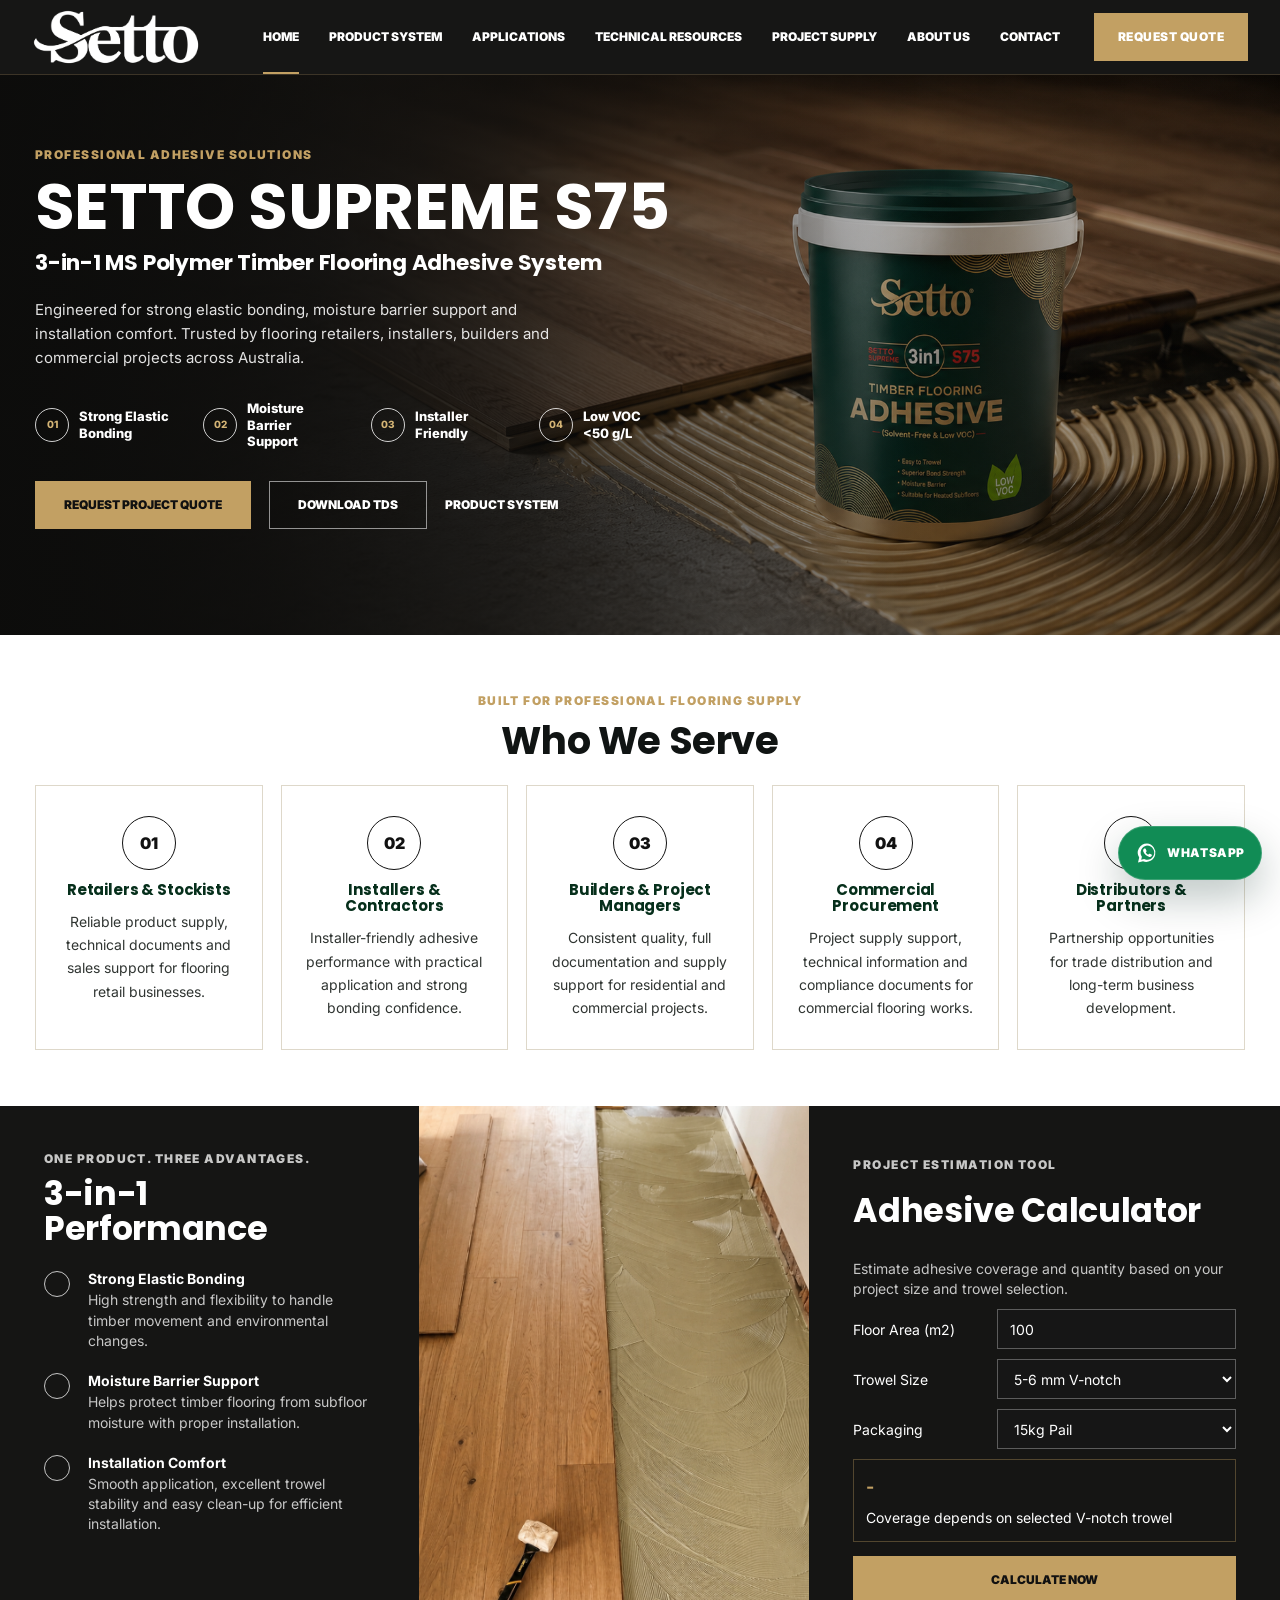
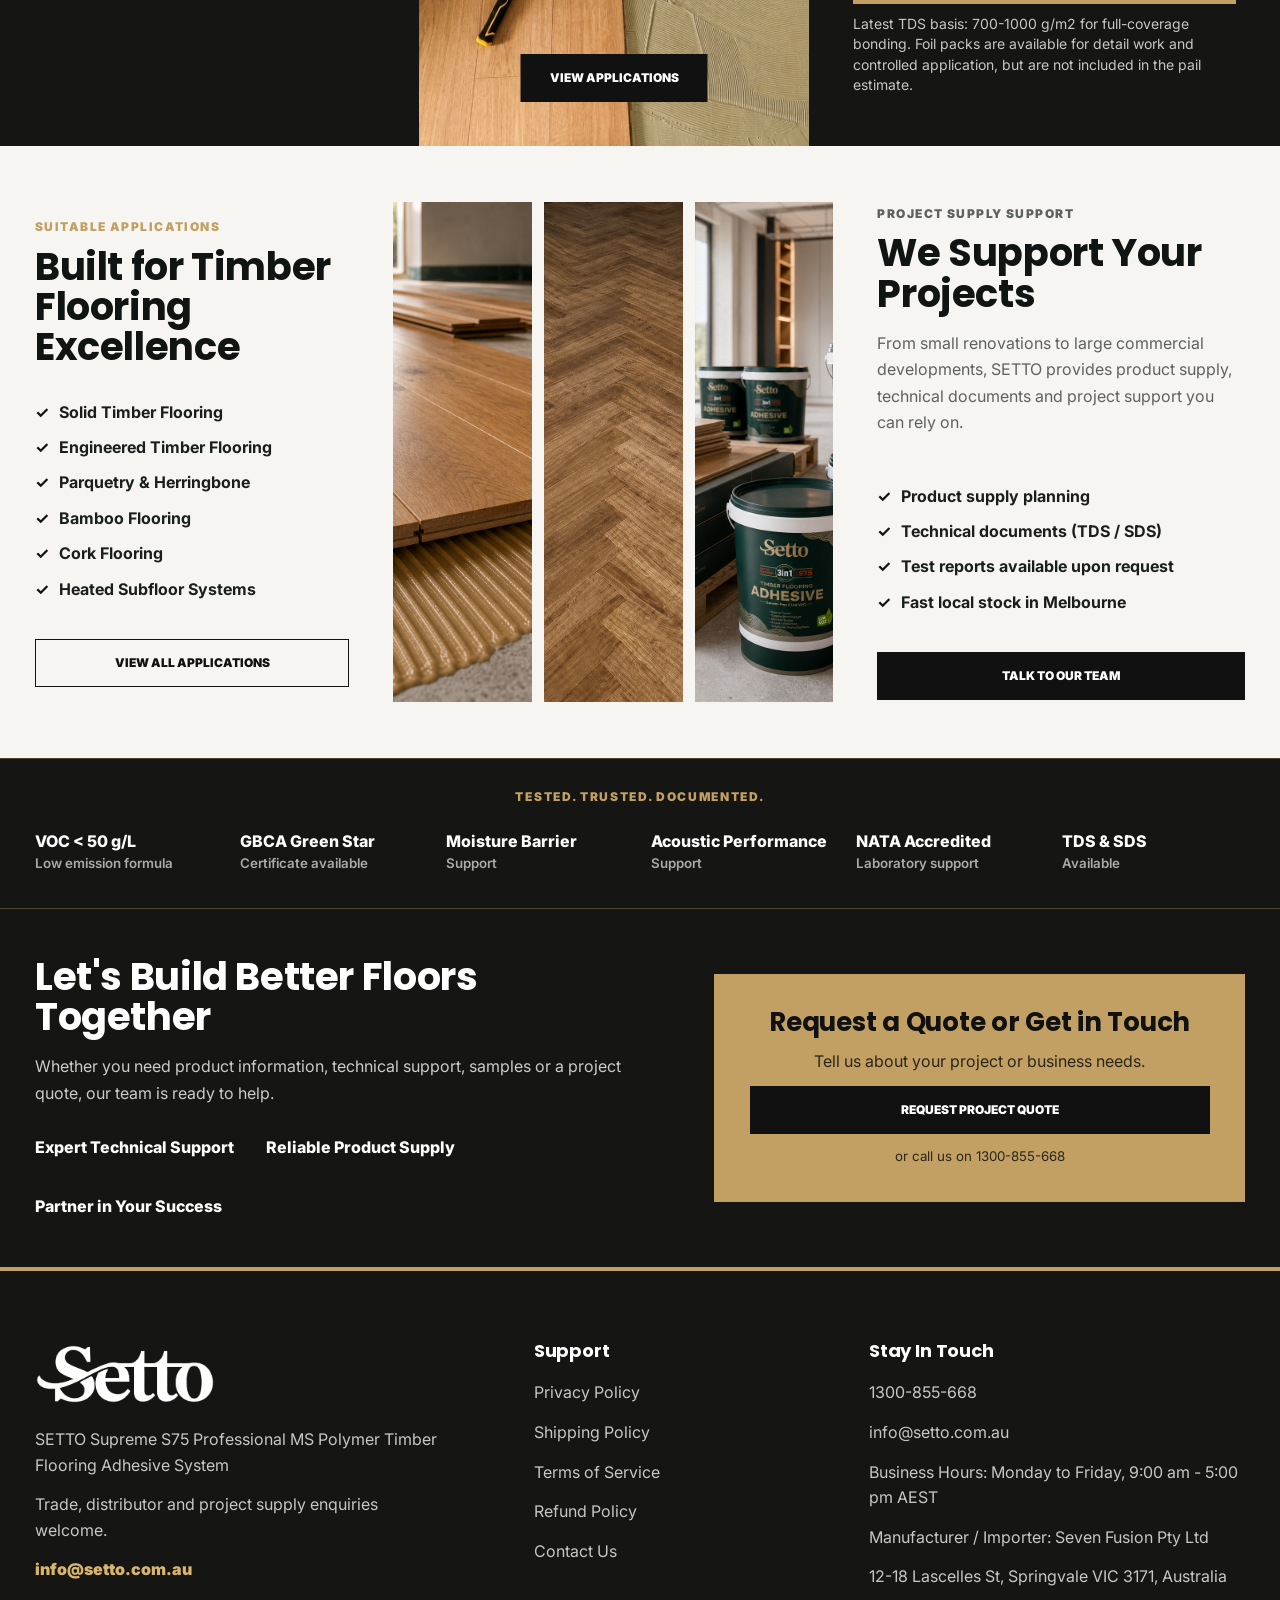
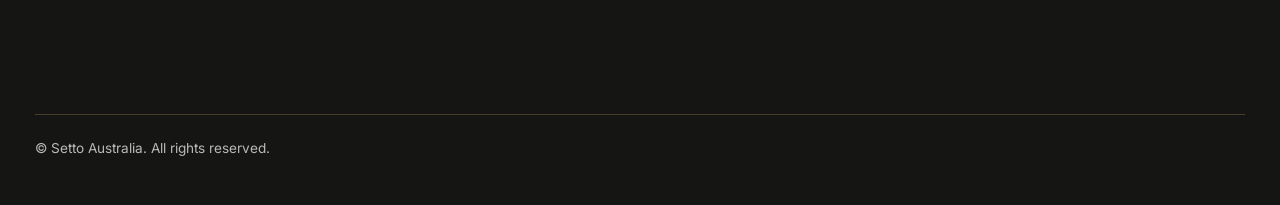
==== commit 9b221b80: "Update reference homepage layout" ====
--- a/index.html
+++ b/index.html
@@ -5,274 +5,148 @@
     <meta name="viewport" content="width=device-width, initial-scale=1.0">
     <meta name="description" content="Setto Supreme S75 is a professional MS polymer timber flooring adhesive system for distributors, installers and project teams.">
     <title>Setto Supreme S75 | Professional Timber Flooring Adhesive</title>
-    <link rel="preload" as="image" href="/assets/generated/setto-v11/home-hero-installation-adhesive-color.png">
+    <link rel="preload" as="image" href="/assets/generated/setto-v11/installation-step-02-apply-adhesive-vnotch-adhesive-color.png">
     <link rel="preconnect" href="https://fonts.googleapis.com">
     <link rel="preconnect" href="https://fonts.gstatic.com" crossorigin>
     <link href="https://fonts.googleapis.com/css2?family=Inter:wght@400;500;600;700;800;900&family=Poppins:wght@600;700;800;900&display=swap" rel="stylesheet">
     <link rel="stylesheet" href="style.css?v=mobile-v1">
 </head>
-<body class="homey-replica">
+<body class="homey-replica reference-home">
     <header class="site-header" data-site-header></header>
     <button class="mobile-menu-fallback" type="button" data-mobile-menu-toggle aria-label="Open menu" aria-expanded="false" aria-controls="siteNav">
         <span></span><span></span>
     </button>
 
-    <main class="replica-main">
-        <section class="replica-hero" data-hero-slider aria-label="Setto featured products">
-            <div class="replica-hero-track">
-                <article class="replica-hero-slide active" data-slide>
-                    <img src="/assets/generated/setto-v11/home-hero-installation-adhesive-color.png" data-image-key="heroSettoProduct" alt="SETTO Supreme S75 pail and timber flooring adhesive application" width="1600" height="900">
-                    <div class="replica-hero-content reveal">
-                        <p>Premium 3-in-1 MS Polymer Timber Flooring Adhesive</p>
-                        <h1>SETTO Supreme S75</h1>
-                        <p>Engineered for strong elastic bonding, moisture barrier support, and easier timber flooring installation.</p>
+    <main class="ref-home-main">
+        <section class="ref-hero" id="home">
+            <img class="ref-hero-bg" src="/assets/generated/setto-v16/homepage-hero-reference.png" alt="SETTO Supreme S75 adhesive installation hero background" width="2048" height="858">
+            <div class="ref-hero-shade"></div>
+            <div class="ref-container ref-hero-grid">
+                <div class="ref-hero-copy">
+                    <p class="ref-kicker">Professional Adhesive Solutions</p>
+                    <h1>SETTO Supreme S75</h1>
+                    <h2>3-in-1 MS Polymer Timber Flooring Adhesive System</h2>
+                    <p class="ref-lead">Engineered for strong elastic bonding, moisture barrier support and installation comfort. Trusted by flooring retailers, installers, builders and commercial projects across Australia.</p>
+                    <div class="ref-benefits" aria-label="Product benefits">
+                        <span><i>01</i>Strong Elastic<br>Bonding</span>
+                        <span><i>02</i>Moisture Barrier<br>Support</span>
+                        <span><i>03</i>Installer<br>Friendly</span>
+                        <span><i>04</i>Low VOC<br>&lt;50 g/L</span>
                     </div>
-                </article>
-                <article class="replica-hero-slide" data-slide>
-                    <img src="/assets/generated/setto-v11/home-hero-system-cutaway-adhesive-color.png" data-image-key="heroFlooringImage" alt="SETTO Supreme S75 multi-function adhesive and moisture barrier support system" width="1600" height="900">
-                    <div class="replica-hero-content">
-                        <p>Elastic Bonding + Moisture Barrier Support + Installation Comfort</p>
-                        <h1>Multi-function MS Polymer Adhesive System</h1>
-                    </div>
-                </article>
-            </div>
-            <button class="hero-arrow hero-prev" type="button" data-hero-prev aria-label="Previous slide"></button>
-            <button class="hero-arrow hero-next" type="button" data-hero-next aria-label="Next slide"></button>
-            <div class="hero-progress" aria-hidden="true"><span class="active"></span><span></span></div>
-        </section>
-
-        <section class="replica-section adhesive-calculator-section" id="adhesive-calculator">
-            <div class="container">
-                <div class="calculator-shell reveal" data-adhesive-calculator>
-                    <div class="calculator-copy">
-                        <p class="red-kicker">Project Estimator</p>
-                        <h2>Adhesive Usage Calculator</h2>
-                        <p>Estimate SETTO Supreme S75 pail requirements by installation area and selected V-notch trowel size.</p>
-                        <p class="calculator-note">Use a 5-6 mm V-notch trowel. Latest TDS application rate is 700-1000 g/m2 for full-coverage bonding.</p>
-                    </div>
-                    <div class="calculator-panel">
-                        <label>
-                            <span>Installation Area (m2)</span>
-                            <input type="number" min="0" step="0.1" inputmode="decimal" placeholder="e.g. 100" data-calc-area>
-                        </label>
-                        <label>
-                            <span>V Trowel Size</span>
-                            <select data-calc-trowel>
-                                <option value="5 mm V-Notch" selected>5 mm V-Notch: 700-850 g/m2</option>
-                                <option value="6 mm V-Notch">6 mm V-Notch: 850-1000 g/m2</option>
-                            </select>
-                        </label>
-                        <div class="calculator-results" aria-live="polite">
-                            <article><span>Estimated 10L / 15kg Pail Quantity</span><strong data-calc-kg>Enter area to estimate</strong><small data-calc-range>Application rate depends on selected V-notch trowel</small></article>
-                            <article><span>10L / 15kg Pail</span><strong data-calc-pails>-</strong><small>Rounded up for procurement</small></article>
-                            <article><span>590 ml Foil Sausage Pack</span><strong data-calc-sausages>Optional</strong><small>For detail work and controlled application</small></article>
-                            <article class="calculator-result-wide"><span>Coverage Reference</span><strong data-calc-mixed>-</strong><small data-calc-mixed-note>Application rate selected by V-notch size</small></article>
-                        </div>
-                        <p class="calculator-project-note" data-calc-note>Latest TDS basis: 700-1000 g/m2 for full-coverage bonding. Foil packs are available for detail work and controlled application, but are not included in the pail estimate.</p>
-                        <a class="replica-btn red calculator-quote" href="/contact.html#inquiry" data-calc-quote>Request Quote with This Estimate</a>
+                    <div class="ref-hero-actions">
+                        <a class="ref-btn ref-btn-gold" href="/contact.html#inquiry">Request Project Quote</a>
+                        <a class="ref-btn ref-btn-outline" href="/assets/docs/setto-s75-tds.pdf" data-tds-link>Download TDS</a>
+                        <a class="ref-text-link" href="/product.html">Product System</a>
                     </div>
                 </div>
             </div>
         </section>
 
-        <section class="replica-cta-band" data-bg-key="systemCutaway">
-            <div class="cta-overlay"></div>
-            <div class="container cta-band-inner reveal">
-                <p class="red-kicker">Built for Professional Flooring Projects</p>
-                <h2>SETTO Supreme S75 is a 3 in 1 multi-function MS polymer timber flooring adhesive system for strong elastic bonding, moisture barrier protection, and easier timber flooring installation.</h2>
-                <div class="cta-actions">
-                    <a class="replica-btn blue" href="/contact.html#inquiry">Get a Quote</a>
-                    <a class="replica-btn red" href="/product.html">View Products</a>
+        <section class="ref-section ref-serve-section">
+            <div class="ref-container">
+                <div class="ref-section-head ref-center">
+                    <p class="ref-kicker">Built for Professional Flooring Supply</p>
+                    <h2>Who We Serve</h2>
+                </div>
+                <div class="ref-serve-grid">
+                    <article><span>01</span><h3>Retailers & Stockists</h3><p>Reliable product supply, technical documents and sales support for flooring retail businesses.</p></article>
+                    <article><span>02</span><h3>Installers & Contractors</h3><p>Installer-friendly adhesive performance with practical application and strong bonding confidence.</p></article>
+                    <article><span>03</span><h3>Builders & Project Managers</h3><p>Consistent quality, full documentation and supply support for residential and commercial projects.</p></article>
+                    <article><span>04</span><h3>Commercial Procurement</h3><p>Project supply support, technical information and compliance documents for commercial flooring works.</p></article>
+                    <article><span>05</span><h3>Distributors & Partners</h3><p>Partnership opportunities for trade distribution and long-term business development.</p></article>
                 </div>
             </div>
         </section>
 
-        <section class="stat-strip" aria-label="Setto project capabilities">
-            <div class="container stat-grid reveal">
-                <div><strong>MS Polymer</strong><span>Technology</span></div>
-                <div><strong>VOC &lt;50 g/L</strong><span>Ultra-low VOC</span></div>
-                <div><strong>20-40 min</strong><span>Open Time</span></div>
-                <div><strong>Barrier</strong><span>Moisture Barrier Support</span></div>
+        <section class="ref-performance" id="product-system">
+            <div class="ref-panel ref-dark-panel">
+                <p class="ref-kicker">One Product. Three Advantages.</p>
+                <h2>3-in-1 Performance</h2>
+                <div class="ref-feature-list">
+                    <article><b>Strong Elastic Bonding</b><span>High strength and flexibility to handle timber movement and environmental changes.</span></article>
+                    <article><b>Moisture Barrier Support</b><span>Helps protect timber flooring from subfloor moisture with proper installation.</span></article>
+                    <article><b>Installation Comfort</b><span>Smooth application, excellent trowel stability and easy clean-up for efficient installation.</span></article>
+                </div>
+            </div>
+            <div class="ref-image-panel">
+                <img src="/assets/generated/setto-v15/installation-floor-run.png" data-image-key="engineeredTimber" alt="Installed timber flooring project" loading="lazy" width="1122" height="1402">
+                <a class="ref-btn ref-btn-dark" href="/applications.html">View Applications</a>
+            </div>
+            <div class="ref-panel ref-dark-panel ref-calc" data-adhesive-calculator>
+                <p class="ref-kicker">Project Estimation Tool</p>
+                <h2>Adhesive Calculator</h2>
+                <p>Estimate adhesive coverage and quantity based on your project size and trowel selection.</p>
+                <label><span>Floor Area (m2)</span><input type="number" min="0" step="0.1" value="100" data-calc-area></label>
+                <label><span>Trowel Size</span><select data-calc-trowel><option value="5 mm V-Notch" selected>5-6 mm V-notch</option><option value="6 mm V-Notch">6 mm V-notch</option></select></label>
+                <label><span>Packaging</span><select><option>15kg Pail</option><option>590 ml Foil Sausage Pack</option></select></label>
+                <div class="ref-calc-result"><strong data-calc-pails>-</strong><span data-calc-range>Calculated from latest TDS.</span></div>
+                <button class="ref-btn ref-btn-gold" type="button">Calculate Now</button>
+                <p class="ref-fineprint" data-calc-note>* Results are for estimation only. Contact us for project supply planning.</p>
             </div>
         </section>
 
-        <section class="advantage-band">
-            <div class="container">
-                <h2 class="replica-title light reveal">SETTO Advantages</h2>
-                <div class="advantage-grid">
-                    <div class="advantage-card reveal"><strong>Elastic</strong><span>Permanent Elastic Bonding</span></div>
-                    <div class="advantage-card reveal"><strong>Film</strong><span>Moisture-Resistant Film</span></div>
-                    <div class="advantage-card reveal"><strong>Comfort</strong><span>Elastic Foot-Traffic Comfort</span></div>
-                    <div class="advantage-card reveal"><strong>VOC</strong><span>Ultra-Low VOC &lt;50 g/L</span></div>
+        <section class="ref-section ref-app-supply">
+            <div class="ref-container ref-app-grid">
+                <div class="ref-app-copy">
+                    <p class="ref-kicker">Suitable Applications</p>
+                    <h2>Built for Timber Flooring Excellence</h2>
+                    <ul>
+                        <li>Solid Timber Flooring</li>
+                        <li>Engineered Timber Flooring</li>
+                        <li>Parquetry & Herringbone</li>
+                        <li>Bamboo Flooring</li>
+                        <li>Cork Flooring</li>
+                        <li>Heated Subfloor Systems</li>
+                    </ul>
+                    <a class="ref-btn ref-btn-line" href="/applications.html">View All Applications</a>
+                </div>
+                <div class="ref-app-images">
+                    <img src="/assets/generated/setto-v2/solid-timber-application-card.png" alt="Solid timber flooring" loading="lazy" width="700" height="480">
+                    <img src="/assets/generated/setto-v16/herringbone-floor-application.png" alt="Herringbone timber flooring application" loading="lazy" width="864" height="1792">
+                    <img src="/assets/generated/setto-v2/commercial-project-supply-card.png" alt="Commercial timber flooring project" loading="lazy" width="700" height="480">
+                </div>
+                <div class="ref-supply-copy">
+                    <p class="ref-kicker">Project Supply Support</p>
+                    <h2>We Support Your Projects</h2>
+                    <p>From small renovations to large commercial developments, SETTO provides product supply, technical documents and project support you can rely on.</p>
+                    <ul>
+                        <li>Product supply planning</li>
+                        <li>Technical documents (TDS / SDS)</li>
+                        <li>Test reports available upon request</li>
+                        <li>Fast local stock in Melbourne</li>
+                    </ul>
+                    <a class="ref-btn ref-btn-dark" href="/contact.html#inquiry">Talk To Our Team</a>
                 </div>
             </div>
         </section>
 
-        <section class="replica-section" id="about">
-            <div class="container who-grid">
-                <button class="video-card reveal" type="button" data-open-modal="video" aria-label="Open installation video">
-                    <img src="/assets/generated/setto-v15/vnotch-board-adhesive-closeup.png" data-image-key="applyAdhesive" alt="SETTO Supreme S75 adhesive ridges prepared for timber flooring installation" loading="lazy" width="900" height="620">
-                    <span aria-hidden="true"></span>
-                </button>
-                <div class="who-copy reveal">
-                    <p class="red-kicker">Who we are</p>
-                    <h2>Setto Australia</h2>
-                    <p>SETTO focuses on professional MS polymer timber flooring adhesive systems where clean application, durable bonding and project confidence matter.</p>
-                    <p>SETTO Supreme S75 is a 3 in 1 multi-function MS polymer timber flooring adhesive system for strong elastic bonding, moisture barrier protection, and easier timber flooring installation.</p>
-                    <div class="copy-note">Developing practical flooring solutions for installers, distributors and project procurement teams.</div>
-                    <ul class="check-list">
-                        <li>Permanent elastic bonding</li>
-                        <li>Moisture-resistant film</li>
-                        <li>Elastic foot-traffic comfort</li>
-                        <li>Ultra-low VOC formula</li>
-                        <li>Solid and engineered timber</li>
-                        <li>Parquet, bamboo and cork flooring</li>
-                    </ul>
+        <section class="ref-trust-strip">
+            <div class="ref-container">
+                <p>Tested. Trusted. Documented.</p>
+                <div>
+                    <span>VOC &lt; 50 g/L<br><small>Low emission formula</small></span>
+                    <span>GBCA Green Star<br><small>Certificate available</small></span>
+                    <span>Moisture Barrier<br><small>Support</small></span>
+                    <span>Acoustic Performance<br><small>Support</small></span>
+                    <span>NATA Accredited<br><small>Laboratory support</small></span>
+                    <span>TDS & SDS<br><small>Available</small></span>
                 </div>
             </div>
         </section>
 
-        <section class="replica-section certificate-section" id="technical-data">
-            <div class="container">
-                <div class="tds-section-head">
-                    <p class="red-kicker">Technical Resource</p>
-                    <h2 class="replica-title">Technical Data Sheet Preview</h2>
-                    <p>Review the key product description, application guidance and safety notes before downloading the full SETTO Supreme S75 technical document.</p>
+        <section class="ref-bottom-cta" id="contact">
+            <div class="ref-container ref-bottom-grid">
+                <div>
+                    <h2>Let's Build Better Floors Together</h2>
+                    <p>Whether you need product information, technical support, samples or a project quote, our team is ready to help.</p>
+                    <div class="ref-mini-benefits"><span>Expert Technical Support</span><span>Reliable Product Supply</span><span>Partner in Your Success</span></div>
                 </div>
-                <div class="tds-document-panel">
-                    <div class="tds-document-copy">
-                        <span>SETTO Supreme S75</span>
-                        <h3>Latest Technical Data Sheet</h3>
-                        <p>Complete three-page preview from the current TDS, including product description, technical data, installation procedure, clean-up, storage and health guidance.</p>
-                    </div>
-                    <div class="tds-chip-row" aria-label="Technical document highlights">
-                        <b>VOC &lt;50 g/L</b>
-                        <b>Open Time 20-40 min</b>
-                        <b>Application 700-1000 g/m2</b>
-                        <b>10L / 15kg Pail</b>
-                    </div>
-                    <a class="replica-btn red" href="/assets/docs/setto-s75-tds.pdf" data-tds-link>Download Full TDS</a>
+                <div class="ref-quote-card">
+                    <h3>Request a Quote or Get in Touch</h3>
+                    <p>Tell us about your project or business needs.</p>
+                    <a class="ref-btn ref-btn-dark" href="/contact.html#inquiry">Request Project Quote</a>
+                    <small>or call us on 1300-855-668</small>
                 </div>
-                <div class="tds-preview-grid tds-preview-grid-complete">
-                    <article class="tds-page">
-                        <figure>
-                            <img src="/assets/brand/setto-tds-cover.jpg" alt="SETTO Supreme S75 technical data sheet product description and technical data" loading="lazy" width="1190" height="1684">
-                        </figure>
-                        <div class="tds-page-caption"><span>01</span><strong>Product Description & Technical Data</strong></div>
-                    </article>
-                    <article class="tds-page">
-                        <figure>
-                            <img src="/assets/brand/setto-tds-advantages.jpg" alt="SETTO Supreme S75 key product advantages and installation procedure" loading="lazy" width="1190" height="1684">
-                        </figure>
-                        <div class="tds-page-caption"><span>02</span><strong>Advantages & Installation Procedure</strong></div>
-                    </article>
-                    <article class="tds-page">
-                        <figure>
-                            <img src="/assets/brand/setto-tds-cleanup.jpg" alt="SETTO Supreme S75 clean-up packaging storage and health safety" loading="lazy" width="1190" height="1684">
-                        </figure>
-                        <div class="tds-page-caption"><span>03</span><strong>Clean-Up, Storage & Safety</strong></div>
-                    </article>
-                </div>
-            </div>
-        </section>
-
-        <section class="replica-section who-we-serve-section">
-            <div class="container">
-                <div class="who-we-serve-heading reveal">
-                    <p class="replica-kicker">Built for Professional Flooring Supply</p>
-                    <h2 class="replica-title">Who We Serve</h2>
-                </div>
-                <div class="who-we-serve-grid">
-                    <article class="who-we-serve-card reveal">
-                        <div class="who-we-serve-icon" aria-hidden="true">
-                            <svg viewBox="0 0 48 48"><path d="M8 19h32M11 19v20h26V19M7 19l4-10h26l4 10M16 39V27h9v12M31 27h4M10 19c0 3 2 5 5 5s5-2 5-5c0 3 2 5 5 5s5-2 5-5c0 3 2 5 5 5s5-2 5-5"/></svg>
-                        </div>
-                        <h3>Retailers &amp; Stockists</h3>
-                        <p>Reliable product supply, technical documents and sales support for flooring retail businesses.</p>
-                    </article>
-                    <article class="who-we-serve-card reveal">
-                        <div class="who-we-serve-icon" aria-hidden="true">
-                            <svg viewBox="0 0 48 48"><path d="m10 35 10-10 6 6-10 10H10v-6ZM22 23l9-9 7 7-9 9M28 11l9 9M8 40h13"/></svg>
-                        </div>
-                        <h3>Installers &amp; Contractors</h3>
-                        <p>Installer-friendly adhesive performance with practical application and strong bonding confidence.</p>
-                    </article>
-                    <article class="who-we-serve-card reveal">
-                        <div class="who-we-serve-icon" aria-hidden="true">
-                            <svg viewBox="0 0 48 48"><path d="M12 40V12l24-6v34M12 40h28M19 17h3M19 23h3M19 29h3M29 14h3M29 20h3M29 26h3M29 32h3"/></svg>
-                        </div>
-                        <h3>Builders &amp; Project Managers</h3>
-                        <p>Consistent quality, full documentation and supply support for residential and commercial projects.</p>
-                    </article>
-                    <article class="who-we-serve-card reveal">
-                        <div class="who-we-serve-icon" aria-hidden="true">
-                            <svg viewBox="0 0 48 48"><path d="M7 40h34M11 40V20h12v20M23 40V8h14v32M15 25h4M15 31h4M28 14h4M28 20h4M28 26h4M28 32h4"/></svg>
-                        </div>
-                        <h3>Commercial Procurement</h3>
-                        <p>Project supply support, technical information and compliance documents for commercial flooring works.</p>
-                    </article>
-                    <article class="who-we-serve-card reveal">
-                        <div class="who-we-serve-icon" aria-hidden="true">
-                            <svg viewBox="0 0 48 48"><circle cx="24" cy="24" r="18"/><path d="M6 24h36M24 6c6 5 9 11 9 18s-3 13-9 18c-6-5-9-11-9-18s3-13 9-18ZM9 15h30M9 33h30"/></svg>
-                        </div>
-                        <h3>Distributors &amp; Partners</h3>
-                        <p>Partnership opportunities for trade distribution and long-term business development.</p>
-                    </article>
-                </div>
-            </div>
-        </section>
-
-        <section class="replica-section news-section">
-            <div class="container">
-                <h2 class="replica-title reveal">Technical Resources</h2>
-                <p class="section-subtitle reveal">Learn about SETTO Supreme S75 and professional MS polymer timber flooring adhesive system practice</p>
-                <div class="news-grid">
-                    <a class="news-card reveal" href="/blog.html">
-                        <img src="/assets/generated/setto-v14/resource-system-selection.png" data-image-key="resourceSystemSelection" alt="SETTO Supreme S75 technical documentation and product selection materials" loading="lazy" width="640" height="430">
-                        <div><h3>Choosing a multi-function MS polymer timber flooring adhesive system</h3><p>Key considerations for permanent elastic bonding, moisture barrier support, installation comfort and open time.</p><span>Read More</span></div>
-                    </a>
-                    <a class="news-card reveal" href="/blog.html">
-                        <img src="/assets/generated/setto-v14/resource-moisture-barrier.png" data-image-key="resourceMoistureBarrier" alt="Moisture barrier support preparation with subfloor and adhesive ridges" loading="lazy" width="640" height="430">
-                        <div><h3>When moisture barrier support matters in flooring</h3><p>How full-coverage systems help project teams manage demanding installation environments.</p><span>Read More</span></div>
-                    </a>
-                    <a class="news-card reveal" href="/blog.html">
-                        <img src="/assets/generated/setto-v14/resource-foot-traffic-comfort.png" data-image-key="resourceFootTrafficComfort" alt="Elastic foot-traffic comfort timber flooring installation detail" loading="lazy" width="640" height="430">
-                        <div><h3>Elastic foot-traffic comfort in modern timber flooring</h3><p>Why SETTO Supreme S75 supports elastic bonding and vibration dampening support in full-coverage applications.</p><span>Read More</span></div>
-                    </a>
-                    <a class="news-card reveal" href="/blog.html">
-                        <img src="/assets/generated/setto-v14/resource-commercial-supply.png" data-image-key="resourceCommercialSupply" alt="SETTO Supreme S75 commercial flooring adhesive supply and logistics" loading="lazy" width="640" height="430">
-                        <div><h3>Supplying adhesive for commercial flooring work</h3><p>A practical look at formats, coverage, logistics and product documentation for project supply.</p><span>Read More</span></div>
-                    </a>
-                </div>
-            </div>
-        </section>
-
-        <section class="replica-section contact-section" id="inquiry">
-            <div class="container contact-grid">
-                <div class="contact-copy reveal">
-                    <p class="red-kicker">Get in touch</p>
-                    <h2>Planning a SETTO Supreme S75 project?</h2>
-                    <p>Send your timber flooring adhesive system requirements and our team will help with product information, samples or distribution inquiries.</p>
-                    <ul>
-                        <li>Email: <a href="mailto:info@setto.com.au">info@setto.com.au</a></li>
-                        <li>Phone: <a href="tel:1300855668">1300-855-668</a></li>
-                        <li>Manufacturer / Importer: Seven Fusion Pty Ltd</li>
-                        <li>Location: 12-18 Lascelles St, Springvale VIC 3171, Australia</li>
-                    </ul>
-                </div>
-                <form class="replica-form reveal" action="https://formsubmit.co/info@setto.com.au" method="POST" data-inquiry-form>
-                    <input type="hidden" name="_subject" value="SETTO Homepage Quote Inquiry">
-                    <input type="hidden" name="_template" value="table">
-                    <input type="hidden" name="_captcha" value="false">
-                    <input type="hidden" name="_next" value="https://setto-web-design.vercel.app/contact.html?sent=1#inquiry">
-                    <input type="text" name="_honey" tabindex="-1" autocomplete="off" aria-hidden="true" style="display:none">
-                    <input type="text" name="name" placeholder="Contact Name" required>
-                    <input type="email" name="email" placeholder="Email" required>
-                    <input type="text" name="company" placeholder="Company / Business Name">
-                    <input type="tel" name="phone" placeholder="Phone" required>
-                    <textarea name="message" rows="5" placeholder="Tell us about your trade pricing, sample or project supply requirement" required></textarea>
-                    <button class="replica-btn red" type="submit">Request Quote</button>
-                </form>
             </div>
         </section>
     </main>
--- a/style.css
+++ b/style.css
@@ -3667,7 +3667,23 @@
 }
 
 .contact-help-grid .advantage-card {
-    min-height: 156px;
+    min-height: 178px;
+    align-content: center;
+    justify-items: center;
+    gap: 14px;
+    padding: 28px 22px;
+}
+
+.contact-help-grid .advantage-card strong {
+    color: var(--replica-red);
+    line-height: 1.1;
+}
+
+.contact-help-grid .advantage-card span {
+    color: #31433c;
+    max-width: 24ch;
+    line-height: 1.45;
+    overflow-wrap: anywhere;
 }
 
 .adhesive-calculator-section {
@@ -5505,3 +5521,833 @@
         grid-template-columns: 1fr;
     }
 }
+
+/* Reference-style homepage inspired by the supplied Figma/image mockup. */
+.reference-home {
+    --ref-black: #121211;
+    --ref-black-soft: #191917;
+    --ref-gold: #c2a063;
+    --ref-gold-light: #d4b475;
+    --ref-ink: #111816;
+    --ref-muted: #5d625d;
+    --ref-line: #ded8ca;
+    background: #f7f6f2;
+    color: var(--ref-ink);
+}
+
+.reference-home .site-header {
+    position: sticky;
+    top: 0;
+    z-index: 1000;
+    background: rgba(13, 13, 12, 0.96);
+    border-bottom: 1px solid rgba(194, 160, 99, 0.22);
+    box-shadow: none;
+    backdrop-filter: blur(14px);
+}
+
+.reference-home .mobile-menu-fallback,
+.reference-home .replica-topbar {
+    display: none !important;
+}
+
+.ref-header-inner {
+    width: min(1440px, calc(100% - 64px));
+    min-height: 74px;
+    margin: 0 auto;
+    display: flex;
+    align-items: center;
+    gap: 34px;
+}
+
+.ref-brand img {
+    width: 168px;
+    height: auto;
+    object-fit: contain;
+}
+
+.ref-nav {
+    display: flex;
+    align-items: stretch;
+    gap: 30px;
+    margin-left: auto;
+    color: #fff;
+    font-size: 12px;
+    font-weight: 900;
+    text-transform: uppercase;
+}
+
+.ref-nav a {
+    position: relative;
+    display: grid;
+    place-items: center;
+    min-height: 74px;
+    color: #fff;
+}
+
+.ref-nav a:first-child::after {
+    content: "";
+    position: absolute;
+    left: 0;
+    right: 0;
+    bottom: 0;
+    height: 2px;
+    background: var(--ref-gold);
+}
+
+.ref-header-quote {
+    display: inline-grid;
+    place-items: center;
+    min-height: 48px;
+    padding: 0 24px;
+    color: #fff;
+    background: var(--ref-gold);
+    font-size: 12px;
+    font-weight: 900;
+    letter-spacing: 0.04em;
+    text-transform: uppercase;
+}
+
+.reference-home .menu-toggle {
+    display: none;
+    border-radius: 0;
+    border-color: rgba(194, 160, 99, 0.6);
+    background: transparent;
+}
+
+.reference-home .menu-toggle span {
+    background: #fff;
+}
+
+.ref-home-main {
+    display: block;
+    background: #f6f5f1;
+}
+
+.ref-container {
+    width: min(1320px, calc(100% - 70px));
+    margin: 0 auto;
+}
+
+.ref-kicker {
+    margin: 0 0 10px;
+    color: var(--ref-gold);
+    font-size: 12px;
+    font-weight: 900;
+    letter-spacing: 0.12em;
+    text-transform: uppercase;
+}
+
+.ref-hero {
+    position: relative;
+    min-height: 560px;
+    overflow: hidden;
+    background: #111;
+    color: #fff;
+}
+
+.ref-hero-bg,
+.ref-hero-shade {
+    position: absolute;
+    inset: 0;
+}
+
+.ref-hero-bg {
+    width: 100%;
+    height: 100%;
+    object-fit: cover;
+    object-position: center right;
+    opacity: 1;
+}
+
+.ref-hero-shade {
+    background:
+        linear-gradient(90deg, rgba(12,12,11,0.88) 0%, rgba(12,12,11,0.68) 39%, rgba(12,12,11,0.16) 72%, rgba(12,12,11,0.18) 100%),
+        linear-gradient(180deg, rgba(12,12,11,0.08), rgba(12,12,11,0.34));
+}
+
+.ref-hero-grid {
+    position: relative;
+    z-index: 2;
+    min-height: 520px;
+    display: grid;
+    grid-template-columns: minmax(0, 650px) minmax(380px, 1fr);
+    align-items: center;
+    gap: 64px;
+    padding: 58px 0 54px;
+}
+
+.ref-hero-copy h1 {
+    margin: 0 0 12px;
+    color: #fff;
+    font-size: clamp(3rem, 5vw, 4.5rem);
+    line-height: 1;
+    text-transform: uppercase;
+}
+
+.ref-hero-copy h2 {
+    margin: 0 0 24px;
+    color: #fff;
+    font-size: clamp(1.15rem, 1.7vw, 1.5rem);
+}
+
+.ref-lead {
+    max-width: 560px;
+    margin: 0;
+    color: rgba(255,255,255,0.88);
+    font-size: 15px;
+    line-height: 1.6;
+}
+
+.ref-benefits {
+    display: grid;
+    grid-template-columns: repeat(4, minmax(0, 1fr));
+    gap: 22px;
+    max-width: 650px;
+    margin: 30px 0 32px;
+}
+
+.ref-benefits span {
+    display: grid;
+    grid-template-columns: 34px 1fr;
+    gap: 10px;
+    align-items: center;
+    color: #fff;
+    font-size: 13px;
+    font-weight: 800;
+    line-height: 1.25;
+}
+
+.ref-benefits i {
+    display: grid;
+    place-items: center;
+    width: 34px;
+    height: 34px;
+    border: 1px solid rgba(255,255,255,0.8);
+    border-radius: 50%;
+    color: var(--ref-gold-light);
+    font-size: 10px;
+    font-style: normal;
+}
+
+.ref-hero-actions {
+    display: flex;
+    align-items: center;
+    flex-wrap: wrap;
+    gap: 18px;
+}
+
+.ref-btn {
+    display: inline-flex;
+    align-items: center;
+    justify-content: center;
+    min-height: 48px;
+    padding: 0 28px;
+    border: 1px solid transparent;
+    border-radius: 0;
+    font-size: 12px;
+    font-weight: 900;
+    text-transform: uppercase;
+}
+
+.ref-btn-gold {
+    color: #111;
+    background: var(--ref-gold);
+}
+
+.ref-btn-outline {
+    color: #fff;
+    border-color: rgba(255,255,255,0.55);
+    background: rgba(0,0,0,0.1);
+}
+
+.ref-btn-dark {
+    color: #fff;
+    background: #111;
+}
+
+.ref-btn-line {
+    color: #111;
+    border-color: #111;
+    background: transparent;
+}
+
+.ref-text-link {
+    color: #fff;
+    font-size: 12px;
+    font-weight: 900;
+    text-transform: uppercase;
+}
+
+.ref-hero-product {
+    display: block;
+    justify-self: end;
+    width: min(430px, 100%);
+    padding: 18px;
+    background: rgba(18, 18, 17, 0.42);
+    border: 1px solid rgba(194, 160, 99, 0.45);
+    box-shadow: 0 34px 70px rgba(0,0,0,0.38);
+}
+
+.ref-hero-product img {
+    width: 100%;
+    height: auto;
+    object-fit: contain;
+}
+
+.ref-section {
+    padding: 56px 0;
+}
+
+.ref-section-head h2,
+.ref-app-copy h2,
+.ref-supply-copy h2,
+.ref-bottom-cta h2 {
+    margin: 0;
+    color: #101413;
+    font-size: clamp(2rem, 3vw, 3rem);
+    line-height: 1.05;
+}
+
+.ref-center {
+    text-align: center;
+}
+
+.ref-serve-section {
+    background: #fff;
+}
+
+.ref-serve-grid {
+    display: grid;
+    grid-template-columns: repeat(5, minmax(0, 1fr));
+    gap: 18px;
+    margin-top: 24px;
+}
+
+.ref-serve-grid article {
+    min-height: 220px;
+    display: grid;
+    align-content: start;
+    justify-items: center;
+    gap: 12px;
+    padding: 30px 22px;
+    border: 1px solid var(--ref-line);
+    text-align: center;
+    background: #fff;
+}
+
+.ref-serve-grid span {
+    display: grid;
+    place-items: center;
+    width: 54px;
+    height: 54px;
+    border: 1px solid #111;
+    border-radius: 50%;
+    color: #111;
+    font-weight: 900;
+}
+
+.ref-serve-grid h3 {
+    margin: 0;
+    font-size: 15px;
+}
+
+.ref-serve-grid p {
+    margin: 0;
+    color: #303532;
+    font-size: 14px;
+    line-height: 1.65;
+}
+
+.ref-performance {
+    display: grid;
+    grid-template-columns: 1.05fr 0.98fr 1.18fr;
+    align-items: stretch;
+    height: 640px;
+    background: #151514;
+    overflow: hidden;
+}
+
+.ref-panel {
+    min-height: 0;
+    padding: clamp(28px, 4vw, 44px);
+    overflow: hidden;
+}
+
+.ref-dark-panel {
+    color: #fff;
+    background: #151514;
+}
+
+.ref-dark-panel h2 {
+    margin: 0 0 20px;
+    color: #fff;
+    font-size: clamp(2rem, 2.6vw, 2.5rem);
+    line-height: 1.05;
+}
+
+.ref-feature-list {
+    display: grid;
+    gap: 18px;
+}
+
+.ref-feature-list article {
+    padding-left: 44px;
+    position: relative;
+}
+
+.ref-feature-list article::before {
+    content: "";
+    position: absolute;
+    left: 0;
+    top: 4px;
+    width: 26px;
+    height: 26px;
+    border: 1px solid rgba(255,255,255,0.75);
+    border-radius: 50%;
+}
+
+.ref-feature-list b,
+.ref-feature-list span {
+    display: block;
+}
+
+.ref-feature-list span,
+.ref-dark-panel p,
+.ref-fineprint {
+    color: rgba(255,255,255,0.76);
+    line-height: 1.45;
+}
+
+.ref-image-panel {
+    position: relative;
+    min-height: 0;
+    overflow: hidden;
+}
+
+.ref-image-panel img {
+    position: absolute;
+    inset: 0;
+    width: 100%;
+    height: 100%;
+    object-fit: cover;
+}
+
+.ref-image-panel .ref-btn {
+    position: absolute;
+    z-index: 2;
+    left: 50%;
+    bottom: 44px;
+    transform: translateX(-50%);
+}
+
+.ref-calc {
+    display: grid;
+    align-content: center;
+    gap: 10px;
+}
+
+.ref-calc label {
+    display: grid;
+    grid-template-columns: 130px minmax(0, 1fr);
+    align-items: center;
+    gap: 14px;
+    color: #fff;
+    font-size: 14px;
+}
+
+.ref-calc input,
+.ref-calc select {
+    width: 100%;
+    min-height: 40px;
+    padding: 0 12px;
+    color: #fff;
+    border: 1px solid rgba(255,255,255,0.3);
+    background: #161616;
+}
+
+.ref-calc-result {
+    display: grid;
+    gap: 4px;
+    padding: 12px;
+    border: 1px solid rgba(194,160,99,0.35);
+}
+
+.ref-calc-result strong {
+    color: var(--ref-gold);
+    font-size: 18px;
+}
+
+.ref-feature-list b,
+.ref-feature-list span,
+.ref-calc > p:not(.ref-kicker):not(.ref-fineprint),
+.ref-calc-result,
+.ref-fineprint {
+    font-size: 14px;
+}
+
+.ref-calc > p:not(.ref-kicker):not(.ref-fineprint),
+.ref-fineprint {
+    margin: 0;
+}
+
+.ref-calc .ref-btn {
+    width: 100%;
+    margin-top: 4px;
+}
+
+.ref-app-grid {
+    display: grid;
+    grid-template-columns: 0.82fr minmax(420px, 1.15fr) 0.96fr;
+    gap: 44px;
+    align-items: stretch;
+    min-height: 500px;
+}
+
+.ref-app-copy,
+.ref-supply-copy {
+    min-height: 500px;
+    display: flex;
+    flex-direction: column;
+    justify-content: center;
+}
+
+.ref-app-copy ul,
+.ref-supply-copy ul {
+    margin: 22px 0 28px;
+    padding: 0;
+    list-style: none;
+    color: #191f1c;
+    font-weight: 700;
+}
+
+.ref-app-copy li,
+.ref-supply-copy li {
+    margin: 9px 0;
+}
+
+.ref-app-copy li::before,
+.ref-supply-copy li::before {
+    content: "\2713";
+    margin-right: 10px;
+    color: #111;
+}
+
+.ref-app-images {
+    display: grid;
+    grid-template-columns: repeat(3, 1fr);
+    gap: 12px;
+    height: 100%;
+    min-height: 500px;
+    align-self: stretch;
+}
+
+.ref-app-images img {
+    width: 100%;
+    height: 100%;
+    object-fit: cover;
+    object-position: center;
+}
+
+.ref-app-images img:nth-child(2) {
+    object-position: center 58%;
+}
+
+.ref-supply-copy p {
+    color: var(--ref-muted);
+}
+
+.ref-trust-strip {
+    padding: 28px 0 34px;
+    color: #fff;
+    background: #151514;
+    border-top: 1px solid rgba(194,160,99,0.35);
+    border-bottom: 1px solid rgba(194,160,99,0.35);
+}
+
+.ref-trust-strip p {
+    margin: 0 0 24px;
+    color: var(--ref-gold);
+    text-align: center;
+    font-size: 12px;
+    font-weight: 900;
+    letter-spacing: 0.14em;
+    text-transform: uppercase;
+}
+
+.ref-trust-strip div div {
+    display: grid;
+    grid-template-columns: repeat(6, minmax(0, 1fr));
+    gap: 22px;
+}
+
+.ref-trust-strip span {
+    color: #fff;
+    font-weight: 800;
+    line-height: 1.35;
+}
+
+.ref-trust-strip small {
+    color: rgba(255,255,255,0.64);
+    font-weight: 600;
+}
+
+.ref-bottom-cta {
+    padding: 48px 0;
+    color: #fff;
+    background: #151514;
+}
+
+.ref-bottom-grid {
+    display: grid;
+    grid-template-columns: 1fr 0.9fr;
+    gap: 90px;
+    align-items: center;
+}
+
+.ref-bottom-cta h2,
+.ref-bottom-cta p {
+    color: #fff;
+}
+
+.ref-bottom-cta p {
+    max-width: 720px;
+    color: rgba(255,255,255,0.78);
+}
+
+.ref-mini-benefits {
+    display: flex;
+    flex-wrap: wrap;
+    gap: 32px;
+    margin-top: 28px;
+    color: #fff;
+    font-weight: 800;
+}
+
+.ref-quote-card {
+    display: grid;
+    justify-items: center;
+    gap: 12px;
+    padding: 34px;
+    color: #111;
+    background: var(--ref-gold);
+    text-align: center;
+}
+
+.ref-quote-card h3 {
+    margin: 0;
+    color: #111;
+    font-size: 26px;
+}
+
+.ref-quote-card p,
+.ref-quote-card small {
+    margin: 0;
+    color: #2c251b;
+}
+
+.ref-quote-card .ref-btn {
+    width: min(460px, 100%);
+}
+
+.reference-home .site-footer {
+    padding: 70px 0 28px;
+    color: #fff;
+    background: #151514;
+    border-top: 4px solid var(--ref-gold);
+}
+
+.reference-home .footer-grid {
+    width: min(1320px, calc(100% - 70px));
+    display: grid;
+    grid-template-columns: 1.25fr 0.75fr 1.15fr;
+    gap: 90px;
+    align-items: start;
+}
+
+.reference-home .footer-brand img {
+    width: 180px;
+    margin-bottom: 20px;
+}
+
+.reference-home .footer-grid h3 {
+    margin: 0 0 20px;
+    color: #fff;
+    font-size: 18px;
+}
+
+.reference-home .footer-grid a,
+.reference-home .footer-grid p {
+    margin: 0 0 14px;
+    color: rgba(255,255,255,0.76);
+    font-size: 16px;
+    line-height: 1.6;
+}
+
+.reference-home .footer-brand .footer-email-link {
+    color: var(--ref-gold);
+    font-weight: 900;
+}
+
+.reference-home .footer-bottom {
+    width: min(1320px, calc(100% - 70px));
+    margin: 72px auto 0;
+    padding-top: 22px;
+    color: rgba(255,255,255,0.7);
+    border-top: 1px solid rgba(194,160,99,0.28);
+    text-align: left;
+}
+
+@media (max-width: 1180px) {
+    .ref-nav {
+        position: fixed;
+        top: 74px;
+        left: 24px;
+        right: 24px;
+        display: none;
+        grid-template-columns: 1fr;
+        padding: 16px;
+        background: #111;
+        gap: 16px;
+        font-size: 11px;
+    }
+
+    .ref-nav.open {
+        display: grid;
+    }
+
+    .ref-nav a {
+        min-height: 42px;
+        justify-content: start;
+    }
+
+    .ref-header-quote {
+        margin-left: auto;
+    }
+
+    .reference-home .menu-toggle {
+        display: block;
+    }
+
+    .ref-hero {
+        min-height: 600px;
+    }
+
+    .ref-hero-grid {
+        grid-template-columns: 1fr;
+        min-height: 600px;
+    }
+
+    .ref-hero-bg {
+        object-position: 62% center;
+    }
+
+    .ref-hero-product {
+        display: none;
+    }
+
+    .ref-performance,
+    .ref-app-grid {
+        grid-template-columns: 1fr;
+        height: auto;
+        min-height: 0;
+    }
+
+    .ref-panel,
+    .ref-app-copy,
+    .ref-supply-copy,
+    .ref-app-images {
+        min-height: 0;
+    }
+
+    .ref-image-panel img {
+        position: static;
+        height: auto;
+        width: 100%;
+        max-height: 460px;
+    }
+
+    .ref-serve-grid {
+        grid-template-columns: repeat(3, minmax(0, 1fr));
+    }
+
+    .reference-home .footer-grid {
+        grid-template-columns: 1fr;
+        gap: 34px;
+    }
+}
+
+@media (max-width: 820px) {
+    .ref-header-inner {
+        width: min(100% - 28px, 1320px);
+        min-height: 70px;
+    }
+
+    .ref-nav {
+        position: fixed;
+        top: 70px;
+        left: 14px;
+        right: 14px;
+        display: none;
+        grid-template-columns: 1fr;
+        padding: 16px;
+        background: #111;
+    }
+
+    .ref-nav.open {
+        display: grid;
+    }
+
+    .ref-nav a {
+        min-height: 42px;
+        justify-content: start;
+    }
+
+    .ref-header-quote {
+        display: none;
+    }
+
+    .reference-home .menu-toggle {
+        display: block;
+        margin-left: auto;
+    }
+
+    .ref-container {
+        width: min(100% - 28px, 1320px);
+    }
+
+    .ref-hero-grid {
+        min-height: auto;
+        grid-template-columns: 1fr;
+        gap: 34px;
+        padding: 54px 0;
+    }
+
+    .ref-benefits,
+    .ref-serve-grid,
+    .ref-trust-strip div div,
+    .ref-bottom-grid {
+        grid-template-columns: 1fr;
+    }
+
+    .ref-hero-copy h1 {
+        font-size: 2.7rem;
+    }
+
+    .ref-app-images {
+        grid-template-columns: 1fr;
+        height: auto;
+    }
+
+    .ref-app-images img {
+        height: 240px;
+    }
+
+    .reference-home .site-footer {
+        padding: 46px 0 24px;
+    }
+
+    .reference-home .footer-grid,
+    .reference-home .footer-bottom {
+        width: min(100% - 28px, 1320px);
+    }
+}
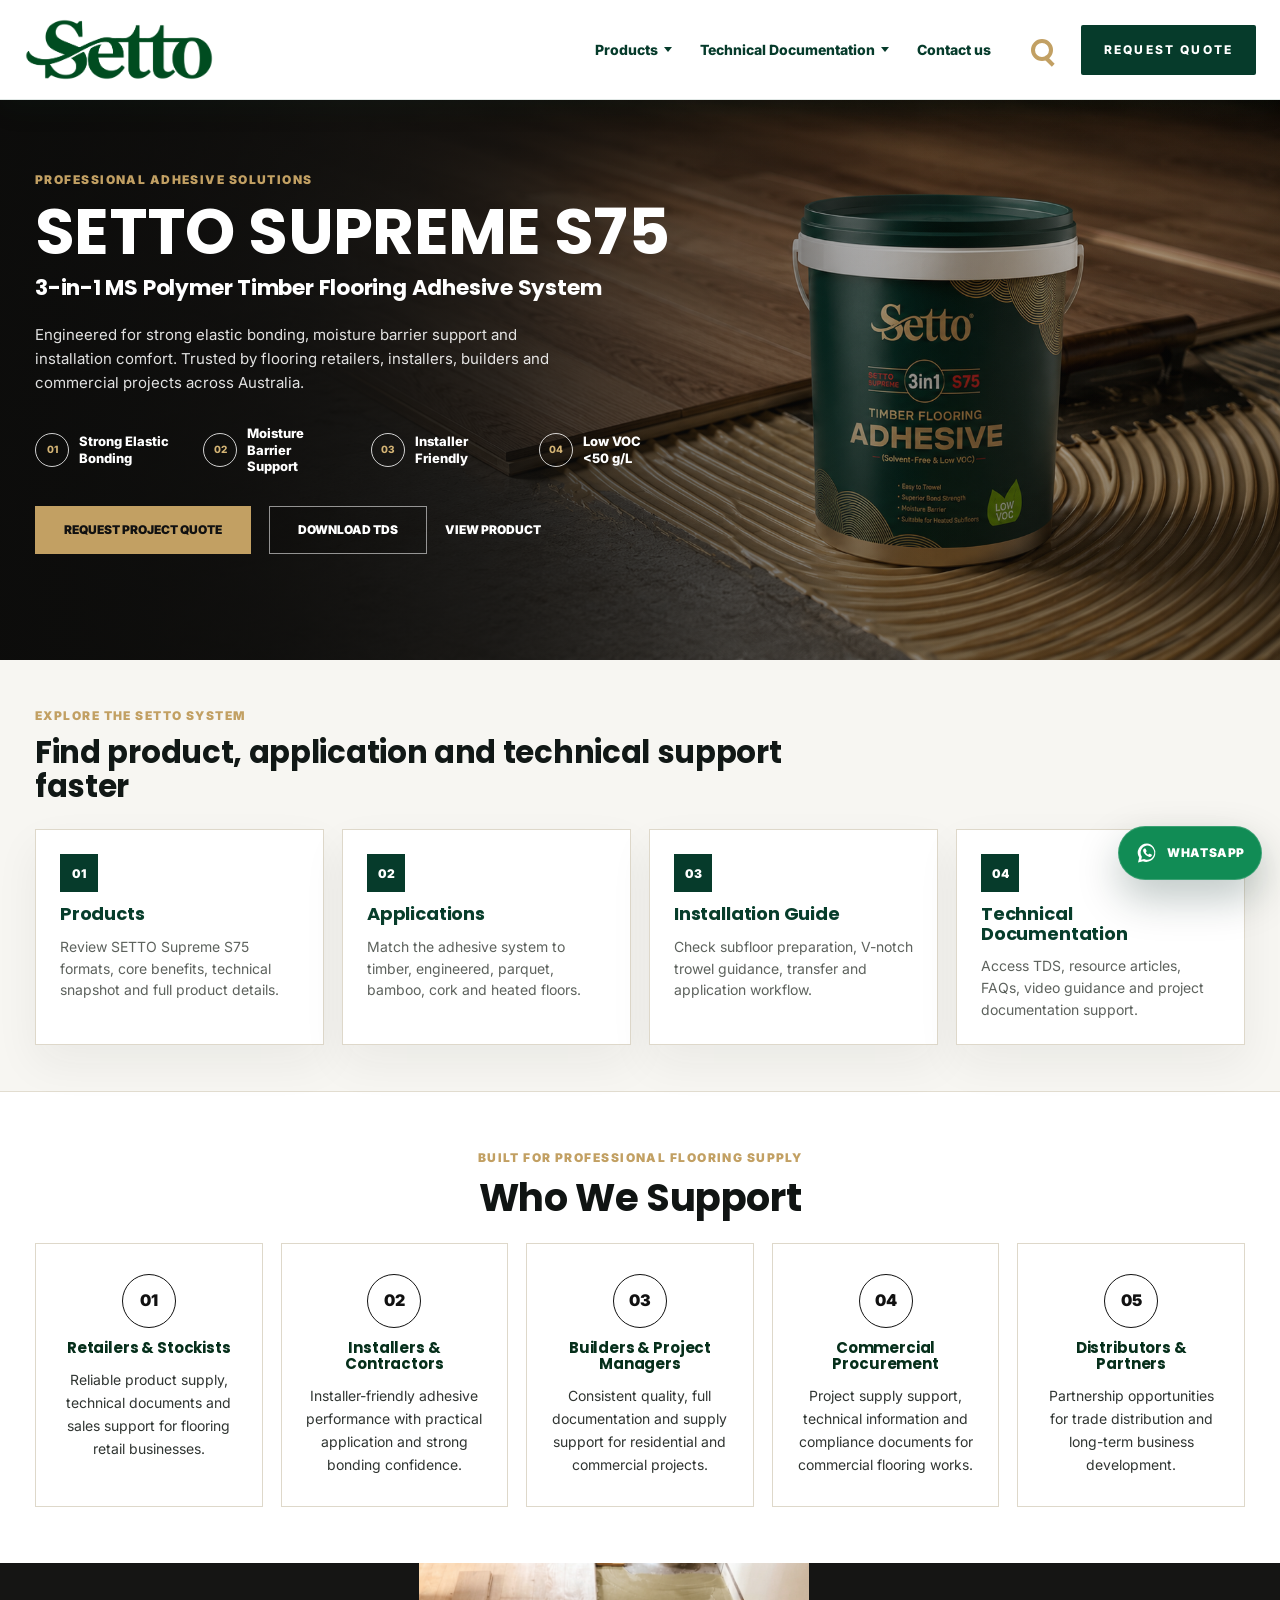
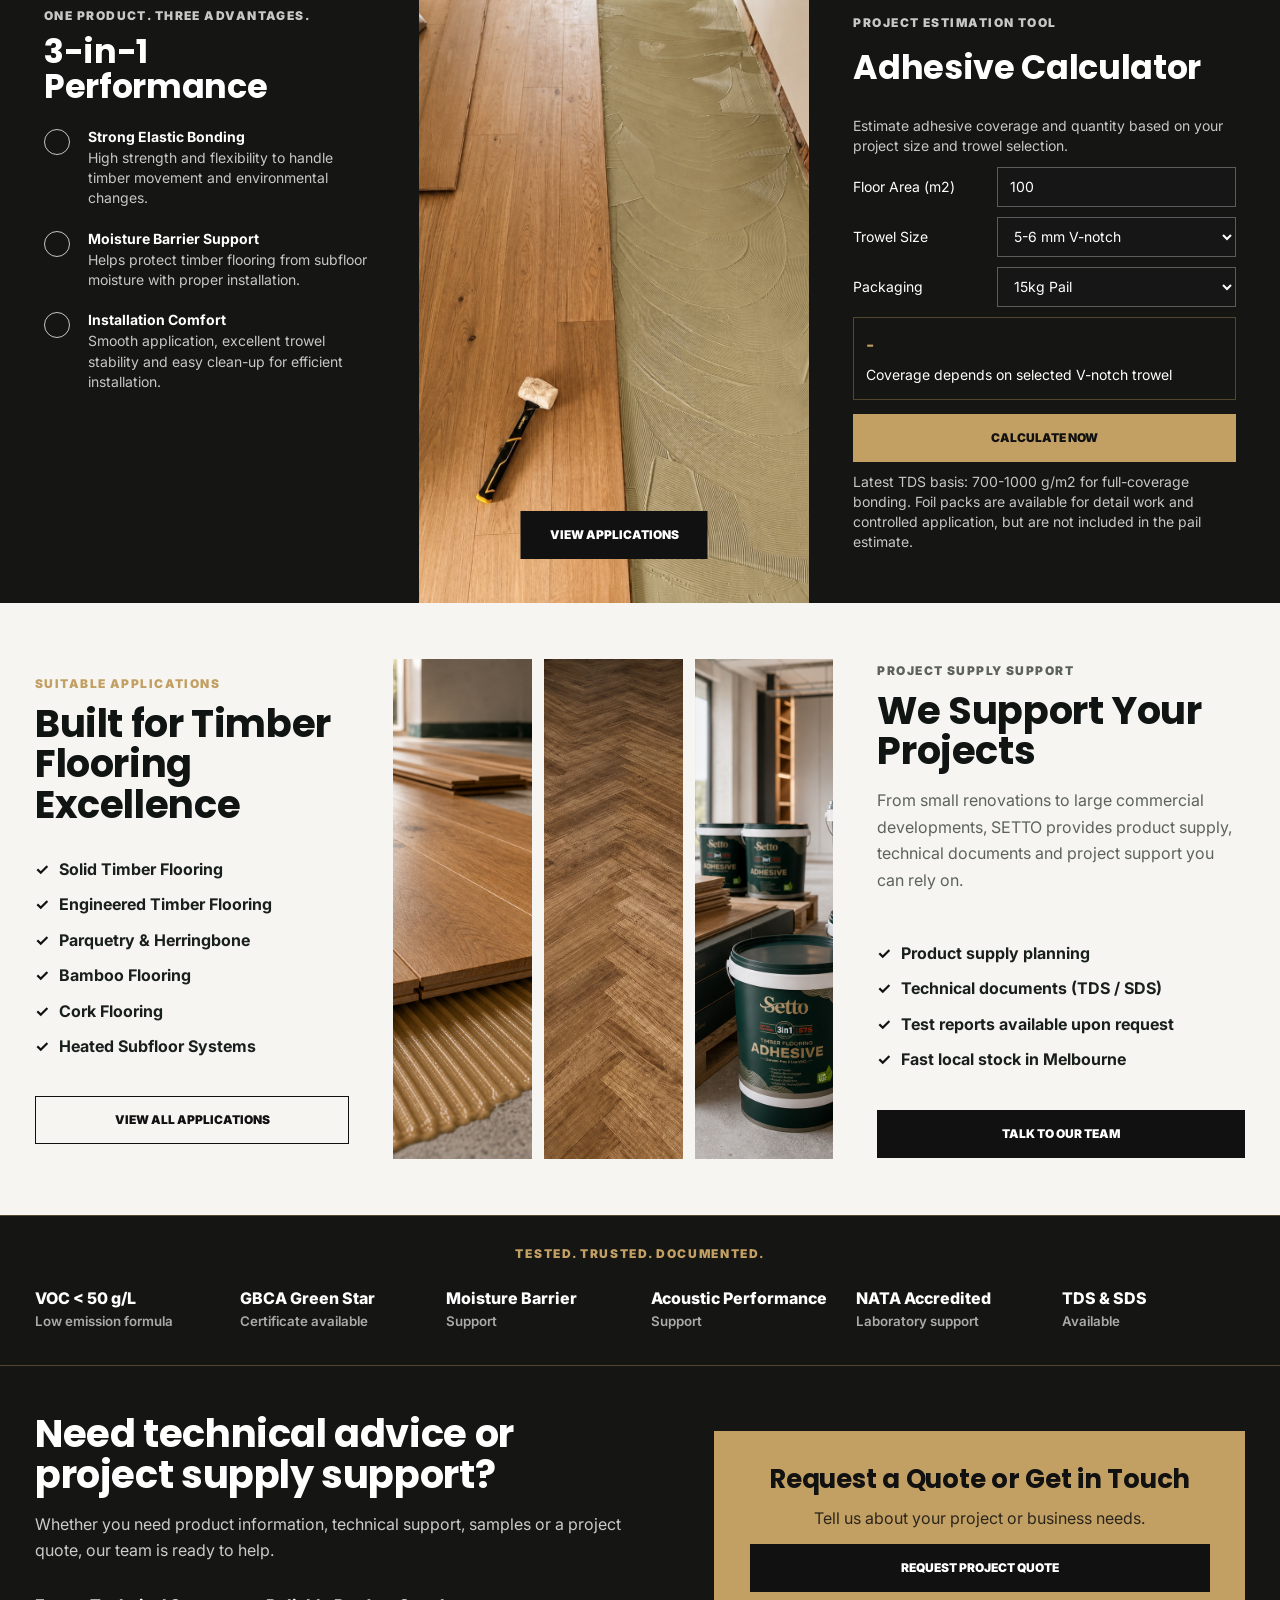
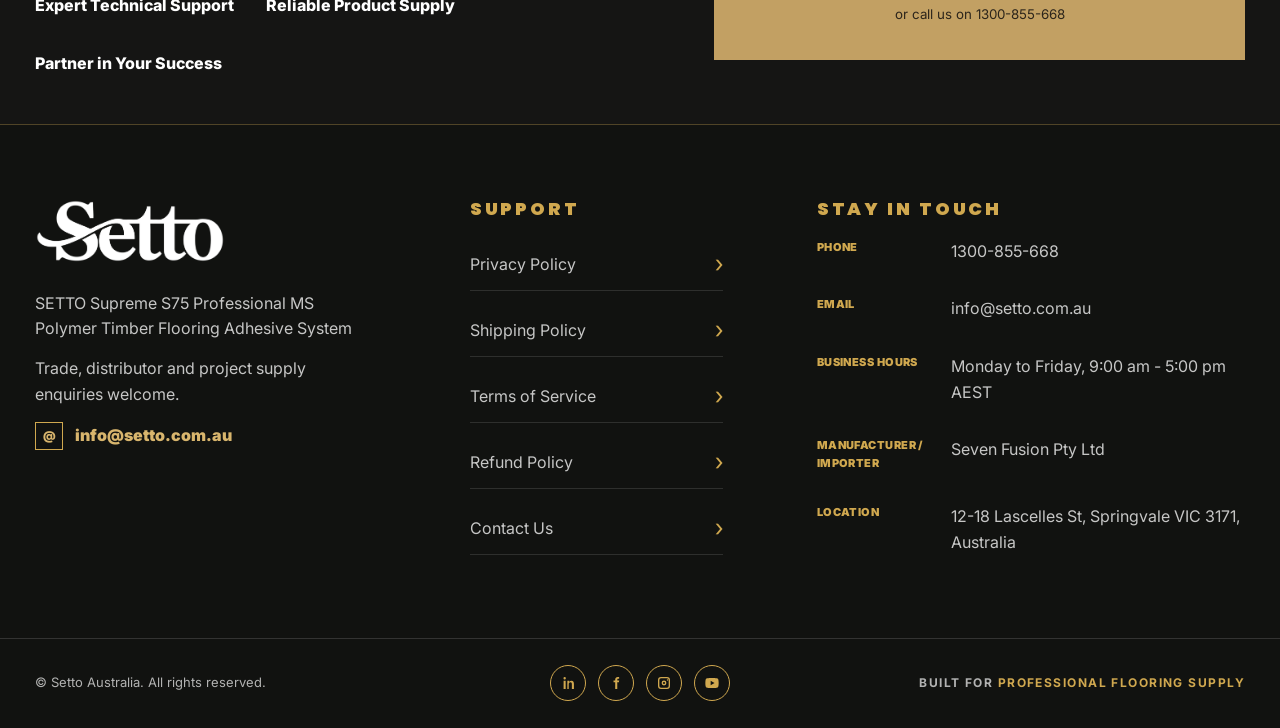
==== commit 098ec72a: "Unify site pages and update product formats" ====
--- a/index.html
+++ b/index.html
@@ -1,4 +1,4 @@
-<!DOCTYPE html>
+﻿<!DOCTYPE html>
 <html lang="en">
 <head>
     <meta charset="UTF-8">
@@ -9,13 +9,10 @@
     <link rel="preconnect" href="https://fonts.googleapis.com">
     <link rel="preconnect" href="https://fonts.gstatic.com" crossorigin>
     <link href="https://fonts.googleapis.com/css2?family=Inter:wght@400;500;600;700;800;900&family=Poppins:wght@600;700;800;900&display=swap" rel="stylesheet">
-    <link rel="stylesheet" href="style.css?v=mobile-v1">
+    <link rel="stylesheet" href="style.css?v=site-unity-v1-footer-v2">
 </head>
 <body class="homey-replica reference-home">
     <header class="site-header" data-site-header></header>
-    <button class="mobile-menu-fallback" type="button" data-mobile-menu-toggle aria-label="Open menu" aria-expanded="false" aria-controls="siteNav">
-        <span></span><span></span>
-    </button>
 
     <main class="ref-home-main">
         <section class="ref-hero" id="home">
@@ -36,8 +33,39 @@
                     <div class="ref-hero-actions">
                         <a class="ref-btn ref-btn-gold" href="/contact.html#inquiry">Request Project Quote</a>
                         <a class="ref-btn ref-btn-outline" href="/assets/docs/setto-s75-tds.pdf" data-tds-link>Download TDS</a>
-                        <a class="ref-text-link" href="/product.html">Product System</a>
+                        <a class="ref-text-link" href="/product.html">View Product</a>
                     </div>
+                </div>
+            </div>
+        </section>
+
+        <section class="ref-section ref-site-map-section" aria-label="Setto site pathways">
+            <div class="ref-container">
+                <div class="ref-section-head">
+                    <p class="ref-kicker">Explore the SETTO System</p>
+                    <h2>Find product, application and technical support faster</h2>
+                </div>
+                <div class="ref-site-map-grid">
+                    <a href="/product.html">
+                        <span>01</span>
+                        <h3>Products</h3>
+                        <p>Review SETTO Supreme S75 formats, core benefits, technical snapshot and full product details.</p>
+                    </a>
+                    <a href="/applications.html">
+                        <span>02</span>
+                        <h3>Applications</h3>
+                        <p>Match the adhesive system to timber, engineered, parquet, bamboo, cork and heated floors.</p>
+                    </a>
+                    <a href="/installation.html">
+                        <span>03</span>
+                        <h3>Installation Guide</h3>
+                        <p>Check subfloor preparation, V-notch trowel guidance, transfer and application workflow.</p>
+                    </a>
+                    <a href="/blog.html">
+                        <span>04</span>
+                        <h3>Technical Documentation</h3>
+                        <p>Access TDS, resource articles, FAQs, video guidance and project documentation support.</p>
+                    </a>
                 </div>
             </div>
         </section>
@@ -46,7 +74,7 @@
             <div class="ref-container">
                 <div class="ref-section-head ref-center">
                     <p class="ref-kicker">Built for Professional Flooring Supply</p>
-                    <h2>Who We Serve</h2>
+                    <h2>Who We Support</h2>
                 </div>
                 <div class="ref-serve-grid">
                     <article><span>01</span><h3>Retailers & Stockists</h3><p>Reliable product supply, technical documents and sales support for flooring retail businesses.</p></article>
@@ -78,7 +106,7 @@
                 <p>Estimate adhesive coverage and quantity based on your project size and trowel selection.</p>
                 <label><span>Floor Area (m2)</span><input type="number" min="0" step="0.1" value="100" data-calc-area></label>
                 <label><span>Trowel Size</span><select data-calc-trowel><option value="5 mm V-Notch" selected>5-6 mm V-notch</option><option value="6 mm V-Notch">6 mm V-notch</option></select></label>
-                <label><span>Packaging</span><select><option>15kg Pail</option><option>590 ml Foil Sausage Pack</option></select></label>
+                <label><span>Packaging</span><select><option>15kg Pail</option><option>600 ml Foil Sausage Pack</option></select></label>
                 <div class="ref-calc-result"><strong data-calc-pails>-</strong><span data-calc-range>Calculated from latest TDS.</span></div>
                 <button class="ref-btn ref-btn-gold" type="button">Calculate Now</button>
                 <p class="ref-fineprint" data-calc-note>* Results are for estimation only. Contact us for project supply planning.</p>
@@ -137,7 +165,7 @@
         <section class="ref-bottom-cta" id="contact">
             <div class="ref-container ref-bottom-grid">
                 <div>
-                    <h2>Let's Build Better Floors Together</h2>
+                    <h2>Need technical advice or project supply support?</h2>
                     <p>Whether you need product information, technical support, samples or a project quote, our team is ready to help.</p>
                     <div class="ref-mini-benefits"><span>Expert Technical Support</span><span>Reliable Product Supply</span><span>Partner in Your Success</span></div>
                 </div>
@@ -151,7 +179,7 @@
         </section>
     </main>
 
-    <footer class="site-footer" data-site-footer></footer>
+    <footer id="site-footer" class="site-footer" data-site-footer></footer>
     <div class="replica-float-actions" aria-label="Quick contact actions">
         <a href="mailto:info@setto.com.au" aria-label="Email Setto">M</a>
         <a href="/contact.html#inquiry" aria-label="Open inquiry form">Q</a>
@@ -176,7 +204,7 @@
     </div>
     <div class="toast" data-toast role="status" aria-live="polite"></div>
 
-    <script src="/assets/data/siteContent.js"></script>
-    <script src="main.js"></script>
+    <script src="/assets/data/siteContent.js?v=600ml-v1"></script>
+    <script src="main.js?v=footer-replica-v1"></script>
 </body>
 </html>
--- a/style.css
+++ b/style.css
@@ -5539,15 +5539,2215 @@
     position: sticky;
     top: 0;
     z-index: 1000;
-    background: rgba(13, 13, 12, 0.96);
-    border-bottom: 1px solid rgba(194, 160, 99, 0.22);
+    background: rgba(255, 255, 255, 0.96);
+    border-bottom: 1px solid rgba(5, 62, 43, 0.1);
+    box-shadow: 0 12px 28px rgba(5, 62, 43, 0.08);
+    backdrop-filter: blur(14px);
+}
+
+/* Dark product page inspired by the supplied product reference. */
+.product-dark-page {
+    --product-black: #10100f;
+    --product-black-soft: #171715;
+    --product-panel: #1b1b18;
+    --product-gold: #c8a464;
+    --product-gold-bright: #d8b873;
+    --product-line: rgba(200, 164, 100, 0.34);
+    background: var(--product-black);
+    color: #fff;
+}
+
+.product-dark-page .site-header {
+    position: sticky;
+    top: 0;
+    z-index: 1000;
+    background: #141412;
+    border-bottom: 1px solid rgba(200, 164, 100, 0.22);
+    box-shadow: 0 18px 34px rgba(0, 0, 0, 0.28);
+}
+
+.product-dark-page .replica-topbar {
+    display: block;
+    background: #10100f;
+    border-bottom: 1px solid rgba(200, 164, 100, 0.18);
+}
+
+.product-dark-page .topbar-contact {
+    color: var(--product-gold-bright);
+}
+
+.product-dark-page .topbar-social a {
+    background: rgba(200, 164, 100, 0.12);
+}
+
+.product-dark-page .topbar-social svg {
+    fill: var(--product-gold-bright);
+}
+
+.product-dark-page .header-inner {
+    background: #171715;
+}
+
+.product-dark-page .brand img {
+    width: 176px;
+    mix-blend-mode: normal;
+    filter: brightness(0) invert(1) contrast(1.25) drop-shadow(0 1px 0 rgba(255, 255, 255, 0.3));
+}
+
+.product-dark-page .nav a,
+.product-dark-page .nav-item-trigger {
+    color: #fff;
+}
+
+.product-dark-page .nav-item-trigger::after {
+    border-top-color: #fff;
+}
+
+.product-dark-page .nav a:hover,
+.product-dark-page .nav-item-trigger:hover {
+    color: var(--product-gold-bright);
+}
+
+.product-dark-page .header-quote {
+    background: var(--product-gold);
+    color: #111;
     box-shadow: none;
-    backdrop-filter: blur(14px);
+}
+
+.product-dark-page .search-trigger {
+    color: transparent;
+}
+
+.product-dark-page .search-trigger::before {
+    border-color: var(--product-gold);
+}
+
+.product-dark-page .search-trigger::after {
+    background: var(--product-gold);
+}
+
+.product-dark-page .mobile-menu-fallback,
+.product-dark-page .float-actions {
+    display: none !important;
+}
+
+.product-dark-main {
+    display: block;
+    background: var(--product-black);
+    overflow: hidden;
+}
+
+.dark-product-hero {
+    position: relative;
+    min-height: 650px;
+    display: flex;
+    align-items: center;
+    border-bottom: 1px solid rgba(200, 164, 100, 0.26);
+    overflow: hidden;
+}
+
+.dark-product-hero-bg,
+.dark-product-hero-shade {
+    position: absolute;
+    inset: 0;
+}
+
+.dark-product-hero-bg {
+    width: 100%;
+    height: 100%;
+    object-fit: cover;
+    object-position: center right;
+    opacity: 0.95;
+}
+
+.dark-product-hero-shade {
+    background:
+        radial-gradient(circle at 72% 48%, rgba(0, 0, 0, 0.03), rgba(0, 0, 0, 0.45) 36%, rgba(0, 0, 0, 0.78) 68%),
+        linear-gradient(90deg, rgba(0, 0, 0, 0.9) 0%, rgba(0, 0, 0, 0.7) 38%, rgba(0, 0, 0, 0.22) 70%, rgba(0, 0, 0, 0.55) 100%);
+}
+
+.dark-product-hero-inner {
+    position: relative;
+    z-index: 1;
+}
+
+.dark-product-copy {
+    width: min(660px, 54vw);
+    padding: 86px 0;
+}
+
+.dark-gold-kicker {
+    margin: 0 0 14px;
+    color: var(--product-gold-bright);
+    font-size: 13px;
+    font-weight: 900;
+    letter-spacing: 0.22em;
+    text-transform: uppercase;
+}
+
+.dark-gold-kicker.center {
+    text-align: center;
+}
+
+.dark-product-copy h1 {
+    margin: 0;
+    color: #fff;
+    font-family: "Poppins", "Inter", sans-serif;
+    font-size: clamp(58px, 6.5vw, 88px);
+    line-height: 0.96;
+    letter-spacing: 0;
+    text-transform: none;
+}
+
+.dark-product-copy h2,
+.dark-product-formats h2,
+.dark-split-grid h2,
+.dark-quote-box h2 {
+    margin: 0;
+    color: #fff;
+    font-family: "Poppins", "Inter", sans-serif;
+    letter-spacing: 0;
+}
+
+.dark-product-copy h2 {
+    margin-top: 22px;
+    font-size: clamp(24px, 2.7vw, 38px);
+    line-height: 1.15;
+}
+
+.dark-product-copy > p:not(.dark-gold-kicker) {
+    max-width: 620px;
+    margin: 24px 0 0;
+    color: rgba(255, 255, 255, 0.82);
+    font-size: 18px;
+    line-height: 1.75;
+}
+
+.dark-product-benefits {
+    display: grid;
+    grid-template-columns: repeat(4, minmax(0, 1fr));
+    gap: 16px;
+    max-width: 760px;
+    margin-top: 36px;
+}
+
+.dark-product-benefits span {
+    display: flex;
+    align-items: center;
+    gap: 12px;
+    color: #fff;
+    font-size: 13px;
+    font-weight: 900;
+    line-height: 1.2;
+}
+
+.dark-product-benefits i {
+    flex: 0 0 auto;
+    width: 42px;
+    height: 42px;
+    display: grid;
+    place-items: center;
+    border: 1px solid var(--product-gold);
+    border-radius: 50%;
+    color: var(--product-gold-bright);
+    font-style: normal;
+    font-size: 11px;
+}
+
+.dark-product-actions {
+    display: flex;
+    flex-wrap: wrap;
+    gap: 20px;
+    margin-top: 40px;
+}
+
+.dark-btn {
+    min-height: 58px;
+    display: inline-grid;
+    place-items: center;
+    padding: 0 38px;
+    border: 1px solid transparent;
+    color: #fff;
+    font-size: 13px;
+    font-weight: 900;
+    letter-spacing: 0.12em;
+    text-transform: uppercase;
+}
+
+.dark-btn.gold {
+    background: var(--product-gold);
+    color: #111;
+}
+
+.dark-btn.outline {
+    border-color: rgba(255, 255, 255, 0.5);
+    background: rgba(16, 16, 15, 0.22);
+}
+
+.dark-product-section {
+    padding: 68px 0 70px;
+    border-bottom: 1px solid rgba(200, 164, 100, 0.2);
+    background:
+        radial-gradient(circle at 50% 0%, rgba(200, 164, 100, 0.08), transparent 34%),
+        var(--product-black-soft);
+}
+
+.dark-product-formats h2 {
+    margin-top: 10px;
+    text-align: center;
+    font-size: clamp(28px, 3vw, 42px);
+}
+
+.dark-format-grid {
+    display: grid;
+    grid-template-columns: repeat(4, minmax(0, 1fr));
+    gap: 30px;
+    margin-top: 42px;
+}
+
+.dark-format-card {
+    display: flex;
+    min-height: 360px;
+    flex-direction: column;
+    border: 1px solid var(--product-line);
+    background: linear-gradient(180deg, rgba(255, 255, 255, 0.03), rgba(255, 255, 255, 0.015));
+    color: #fff;
+    box-shadow: 0 24px 48px rgba(0, 0, 0, 0.2);
+}
+
+.dark-format-card img {
+    width: 100%;
+    height: 210px;
+    object-fit: cover;
+    background: #222;
+}
+
+.dark-format-card div {
+    min-height: 146px;
+    display: grid;
+    align-content: center;
+    padding: 22px 24px;
+    text-align: center;
+}
+
+.dark-format-card h3 {
+    margin: 0;
+    color: #fff;
+    font-size: 24px;
+    font-weight: 900;
+}
+
+.dark-format-card p {
+    margin: 14px 0 0;
+    color: rgba(255, 255, 255, 0.72);
+    font-size: 15px;
+    font-weight: 800;
+}
+
+.dark-product-split {
+    position: relative;
+    padding: 92px 0;
+    border-bottom: 1px solid rgba(200, 164, 100, 0.24);
+    overflow: hidden;
+}
+
+.dark-product-split-bg,
+.dark-product-split-shade {
+    position: absolute;
+    inset: 0;
+}
+
+.dark-product-split-bg {
+    width: 100%;
+    height: 100%;
+    object-fit: cover;
+    object-position: center right;
+    opacity: 0.52;
+}
+
+.dark-product-split-shade {
+    background: linear-gradient(90deg, rgba(16, 16, 15, 0.98) 0%, rgba(16, 16, 15, 0.88) 42%, rgba(16, 16, 15, 0.5) 76%, rgba(16, 16, 15, 0.9) 100%);
+}
+
+.dark-split-grid {
+    position: relative;
+    z-index: 1;
+    display: grid;
+    grid-template-columns: 1fr 1fr;
+    gap: 76px;
+}
+
+.dark-split-grid article + article {
+    border-left: 1px solid rgba(200, 164, 100, 0.24);
+    padding-left: 76px;
+}
+
+.dark-split-grid h2 {
+    max-width: 480px;
+    font-size: clamp(32px, 4vw, 54px);
+    line-height: 1.05;
+}
+
+.dark-check-list {
+    display: grid;
+    gap: 22px;
+    margin: 34px 0 0;
+    padding: 0;
+    list-style: none;
+}
+
+.dark-check-list li {
+    position: relative;
+    padding-left: 34px;
+    color: rgba(255, 255, 255, 0.86);
+    font-size: 17px;
+    line-height: 1.5;
+}
+
+.dark-check-list li::before {
+    content: "";
+    position: absolute;
+    left: 0;
+    top: 0.35em;
+    width: 18px;
+    height: 18px;
+    border: 1px solid var(--product-gold);
+    border-radius: 50%;
+}
+
+.dark-product-quote {
+    padding: 48px 0;
+    background: var(--product-black-soft);
+}
+
+.dark-quote-box {
+    display: grid;
+    grid-template-columns: auto 1fr auto;
+    align-items: center;
+    gap: 34px;
+    padding: 36px 56px;
+    border: 1px solid var(--product-line);
+    background: rgba(10, 10, 9, 0.78);
+}
+
+.dark-quote-icon {
+    width: 78px;
+    height: 78px;
+    display: grid;
+    place-items: center;
+    border: 1px solid var(--product-gold);
+    color: var(--product-gold-bright);
+    font-size: 15px;
+    font-weight: 900;
+    letter-spacing: 0.1em;
+}
+
+.dark-quote-box h2 {
+    font-size: clamp(26px, 3vw, 38px);
+}
+
+.dark-quote-box p {
+    margin: 8px 0 0;
+    color: rgba(255, 255, 255, 0.72);
+    font-size: 16px;
+}
+
+.dark-quote-actions {
+    display: grid;
+    justify-items: center;
+    gap: 12px;
+    min-width: 300px;
+}
+
+.dark-quote-actions .dark-btn {
+    width: 100%;
+}
+
+.dark-trust-strip {
+    padding: 36px 0 50px;
+    background: #151513;
+    border-top: 1px solid rgba(200, 164, 100, 0.18);
+    border-bottom: 1px solid rgba(200, 164, 100, 0.18);
+}
+
+.dark-trust-grid {
+    display: grid;
+    grid-template-columns: repeat(6, minmax(0, 1fr));
+    gap: 24px;
+    margin-top: 24px;
+}
+
+.dark-trust-grid div {
+    min-height: 86px;
+    display: grid;
+    align-content: center;
+    border-bottom: 1px solid rgba(200, 164, 100, 0.2);
+}
+
+.dark-trust-grid strong {
+    color: #fff;
+    font-size: 15px;
+}
+
+.dark-trust-grid span {
+    margin-top: 6px;
+    color: rgba(255, 255, 255, 0.62);
+    font-size: 13px;
+}
+
+.product-dark-page .site-footer {
+    background: #11110f;
+    color: #fff;
+    border-top: 1px solid rgba(200, 164, 100, 0.2);
+}
+
+.product-dark-page .footer-grid {
+    border-top: 1px solid rgba(200, 164, 100, 0.16);
+}
+
+.product-dark-page .footer-grid h3 {
+    color: #fff;
+}
+
+.product-dark-page .footer-grid a,
+.product-dark-page .footer-grid p {
+    color: rgba(255, 255, 255, 0.72);
+}
+
+.product-dark-page .footer-brand .footer-email-link {
+    color: var(--product-gold-bright);
+}
+
+.product-dark-page .footer-bottom {
+    border-top-color: rgba(200, 164, 100, 0.16);
+}
+
+@media (max-width: 1180px) {
+    .dark-product-copy {
+        width: min(760px, 72vw);
+    }
+
+    .dark-product-benefits,
+    .dark-format-grid,
+    .dark-trust-grid {
+        grid-template-columns: repeat(2, minmax(0, 1fr));
+    }
+
+    .dark-split-grid,
+    .dark-quote-box {
+        grid-template-columns: 1fr;
+    }
+
+    .dark-split-grid article + article {
+        border-left: 0;
+        border-top: 1px solid rgba(200, 164, 100, 0.24);
+        padding-left: 0;
+        padding-top: 44px;
+    }
+
+    .dark-quote-actions {
+        min-width: 0;
+        justify-items: stretch;
+    }
+}
+
+@media (max-width: 760px) {
+    .product-dark-page .replica-topbar {
+        display: none;
+    }
+
+    .product-dark-page .mobile-menu-fallback {
+        display: flex !important;
+    }
+
+    .dark-product-hero {
+        min-height: 620px;
+    }
+
+    .dark-product-hero-bg {
+        object-position: 64% center;
+    }
+
+    .dark-product-hero-shade {
+        background: linear-gradient(90deg, rgba(0, 0, 0, 0.88), rgba(0, 0, 0, 0.66));
+    }
+
+    .dark-product-copy {
+        width: 100%;
+        padding: 70px 0;
+    }
+
+    .dark-product-copy h1 {
+        font-size: clamp(48px, 14vw, 72px);
+    }
+
+    .dark-product-benefits,
+    .dark-format-grid,
+    .dark-trust-grid {
+        grid-template-columns: 1fr;
+    }
+
+    .dark-product-actions,
+    .dark-btn {
+        width: 100%;
+    }
+
+    .dark-product-section,
+    .dark-product-split {
+        padding: 56px 0;
+    }
+
+    .dark-quote-box {
+        padding: 28px;
+    }
+}
+
+/* Shared footer replica: one render path for every page. */
+.homey-replica .site-footer,
+.product-dark-page .site-footer,
+.reference-home .site-footer {
+    padding: 0;
+    color: #fff;
+    background: #111210;
+    border-top: 1px solid rgba(201, 163, 84, 0.34);
+}
+
+.homey-replica .site-footer-main,
+.product-dark-page .site-footer-main,
+.reference-home .site-footer-main {
+    width: min(1320px, calc(100% - 70px));
+    display: grid;
+    grid-template-columns: 1.05fr 0.78fr 1.32fr;
+    gap: 94px;
+    padding: 74px 0 68px;
+    border: 0;
+}
+
+.homey-replica .footer-brand img,
+.product-dark-page .footer-brand img,
+.reference-home .footer-brand img {
+    width: 190px;
+    height: auto;
+    margin: 0 0 28px;
+    object-fit: contain;
+    filter: none;
+    mix-blend-mode: normal;
+}
+
+.homey-replica .footer-brand p,
+.product-dark-page .footer-brand p,
+.reference-home .footer-brand p {
+    max-width: 390px;
+    margin: 0 0 26px;
+    color: rgba(255, 255, 255, 0.68);
+    font-size: 15px;
+    line-height: 1.65;
+}
+
+.homey-replica .footer-email-link,
+.product-dark-page .footer-email-link,
+.reference-home .footer-email-link {
+    display: inline-flex;
+    align-items: center;
+    gap: 12px;
+    color: #d0a84f;
+    font-size: 16px;
+    font-weight: 900;
+}
+
+.homey-replica .footer-email-link > span,
+.product-dark-page .footer-email-link > span,
+.reference-home .footer-email-link > span {
+    width: 28px;
+    height: 28px;
+    display: grid;
+    place-items: center;
+    border: 1px solid #d0a84f;
+    font-size: 12px;
+}
+
+.homey-replica .footer-grid h3,
+.product-dark-page .footer-grid h3,
+.reference-home .footer-grid h3 {
+    margin: 0 0 22px;
+    color: #d0a84f;
+    font-size: 15px;
+    font-weight: 900;
+    letter-spacing: 0.16em;
+    text-transform: uppercase;
+}
+
+.footer-support nav {
+    display: grid;
+}
+
+.footer-support nav a {
+    min-height: 52px;
+    display: flex;
+    align-items: center;
+    justify-content: space-between;
+    gap: 20px;
+    border-bottom: 1px solid rgba(255, 255, 255, 0.12);
+    color: rgba(255, 255, 255, 0.76);
+    font-size: 15px;
+}
+
+.footer-support nav b {
+    color: #d0a84f;
+    font-size: 24px;
+    font-weight: 400;
+}
+
+.footer-contact-list {
+    display: grid;
+    gap: 18px;
+}
+
+.footer-contact-list a,
+.footer-contact-list p {
+    display: grid;
+    grid-template-columns: 118px 1fr;
+    gap: 16px;
+    margin: 0;
+    color: rgba(255, 255, 255, 0.75);
+    font-size: 14px;
+    line-height: 1.5;
+}
+
+.footer-contact-list strong {
+    color: #d0a84f;
+    font-size: 11px;
+    font-weight: 900;
+    letter-spacing: 0.04em;
+    text-transform: uppercase;
+}
+
+.footer-contact-list span {
+    min-width: 0;
+}
+
+.homey-replica .footer-bottom,
+.product-dark-page .footer-bottom,
+.reference-home .footer-bottom {
+    width: 100%;
+    min-height: 90px;
+    display: grid;
+    grid-template-columns: 1fr auto 1fr;
+    align-items: center;
+    gap: 28px;
+    margin: 0;
+    padding: 20px max(35px, calc((100vw - 1320px) / 2));
+    border-top: 1px solid rgba(255, 255, 255, 0.14);
+    color: rgba(255, 255, 255, 0.62);
+    text-align: left;
+    font-size: 13px;
+}
+
+.footer-social {
+    display: flex;
+    gap: 12px;
+}
+
+.footer-social a {
+    width: 36px;
+    height: 36px;
+    display: grid;
+    place-items: center;
+    border: 1px solid #d0a84f;
+    border-radius: 50%;
+}
+
+.footer-social svg {
+    width: 16px;
+    height: 16px;
+    fill: #d0a84f;
+}
+
+.homey-replica .footer-bottom > strong,
+.product-dark-page .footer-bottom > strong,
+.reference-home .footer-bottom > strong {
+    justify-self: end;
+    color: rgba(255, 255, 255, 0.68);
+    font-size: 12px;
+    letter-spacing: 0.12em;
+    text-transform: uppercase;
+}
+
+.footer-bottom > strong em {
+    color: #d0a84f;
+    font-style: normal;
+}
+
+@media (max-width: 1020px) {
+    .homey-replica .site-footer-main,
+    .product-dark-page .site-footer-main,
+    .reference-home .site-footer-main {
+        grid-template-columns: 1fr 1fr;
+        gap: 48px;
+    }
+
+    .footer-contact {
+        grid-column: 1 / -1;
+    }
+}
+
+@media (max-width: 700px) {
+    .homey-replica .site-footer-main,
+    .product-dark-page .site-footer-main,
+    .reference-home .site-footer-main {
+        width: calc(100% - 32px);
+        grid-template-columns: 1fr;
+        gap: 40px;
+        padding: 48px 0 40px;
+    }
+
+    .footer-contact {
+        grid-column: auto;
+    }
+
+    .footer-contact-list a,
+    .footer-contact-list p {
+        grid-template-columns: 1fr;
+        gap: 4px;
+    }
+
+    .homey-replica .footer-bottom,
+    .product-dark-page .footer-bottom,
+    .reference-home .footer-bottom {
+        grid-template-columns: 1fr;
+        justify-items: start;
+        gap: 18px;
+        padding: 28px 16px;
+    }
+
+    .homey-replica .footer-bottom > strong,
+    .product-dark-page .footer-bottom > strong,
+    .reference-home .footer-bottom > strong {
+        justify-self: start;
+        max-width: 100%;
+        white-space: normal;
+        overflow-wrap: anywhere;
+        line-height: 1.5;
+    }
+}
+
+/* Installation guide replica, using live TDS values and the shared site shell. */
+.installation-dark-page {
+    --install-bg: #11110f;
+    --install-panel: #181816;
+    --install-gold: #c9a354;
+    --install-line: rgba(201, 163, 84, 0.34);
+    background: var(--install-bg);
+}
+
+.installation-dark-main {
+    overflow: hidden;
+    color: #fff;
+    background: var(--install-bg);
+}
+
+.installation-dark-hero {
+    position: relative;
+    min-height: 520px;
+    display: flex;
+    align-items: center;
+    overflow: hidden;
+    border-bottom: 1px solid var(--install-line);
+}
+
+.installation-dark-hero > img,
+.installation-dark-hero-shade {
+    position: absolute;
+    inset: 0;
+    width: 100%;
+    height: 100%;
+}
+
+.installation-dark-hero > img {
+    object-fit: cover;
+    object-position: center right;
+}
+
+.installation-dark-hero-shade {
+    background: linear-gradient(90deg, rgba(8, 8, 7, 0.98) 0%, rgba(8, 8, 7, 0.84) 40%, rgba(8, 8, 7, 0.26) 72%, rgba(8, 8, 7, 0.16) 100%);
+}
+
+.installation-dark-hero-inner {
+    position: relative;
+    z-index: 1;
+    padding: 74px 0;
+}
+
+.installation-kicker {
+    margin: 0 0 14px;
+    color: var(--install-gold);
+    font-size: 12px;
+    font-weight: 900;
+    letter-spacing: 0.2em;
+    text-transform: uppercase;
+}
+
+.installation-dark-main h1,
+.installation-dark-main h2,
+.installation-dark-main h3 {
+    color: inherit;
+    font-family: "Poppins", "Inter", sans-serif;
+    letter-spacing: 0;
+}
+
+.installation-dark-hero h1 {
+    max-width: 660px;
+    margin: 0;
+    font-size: clamp(52px, 6vw, 82px);
+    line-height: 1.02;
+}
+
+.installation-dark-hero-inner > p:not(.installation-kicker) {
+    max-width: 610px;
+    margin: 22px 0 0;
+    color: rgba(255, 255, 255, 0.8);
+    font-size: 17px;
+    line-height: 1.7;
+}
+
+.installation-hero-facts {
+    display: grid;
+    grid-template-columns: repeat(3, minmax(0, 1fr));
+    gap: 24px;
+    max-width: 650px;
+    margin-top: 38px;
+}
+
+.installation-hero-facts span {
+    min-height: 48px;
+    display: flex;
+    align-items: center;
+    padding-left: 16px;
+    border-left: 2px solid var(--install-gold);
+    font-size: 12px;
+    font-weight: 800;
+    line-height: 1.35;
+}
+
+.installation-section {
+    padding: 54px 0 60px;
+    border-bottom: 1px solid var(--install-line);
+    background: radial-gradient(circle at 70% 12%, rgba(201, 163, 84, 0.05), transparent 30%), var(--install-bg);
+}
+
+.installation-section > .container > h2 {
+    margin: 0;
+    font-size: clamp(30px, 3.5vw, 48px);
+    line-height: 1.08;
+}
+
+.installation-process-grid {
+    display: grid;
+    grid-template-columns: repeat(5, minmax(0, 1fr));
+    gap: 22px;
+    margin-top: 30px;
+}
+
+.installation-process-card {
+    min-height: 390px;
+    display: flex;
+    flex-direction: column;
+    border: 1px solid rgba(255, 255, 255, 0.16);
+    background: rgba(255, 255, 255, 0.015);
+}
+
+.installation-process-card > div {
+    min-height: 254px;
+    padding: 22px;
+}
+
+.installation-process-card span {
+    width: 36px;
+    height: 36px;
+    display: grid;
+    place-items: center;
+    border: 1px solid var(--install-gold);
+    border-radius: 50%;
+    color: #fff;
+    font-size: 11px;
+    font-weight: 900;
+}
+
+.installation-process-card h3 {
+    margin: 20px 0 0;
+    font-size: 17px;
+    line-height: 1.25;
+}
+
+.installation-process-card p {
+    margin: 13px 0 0;
+    color: rgba(255, 255, 255, 0.64);
+    font-size: 13px;
+    line-height: 1.58;
+}
+
+.installation-process-card img {
+    width: 100%;
+    height: 150px;
+    margin-top: auto;
+    object-fit: cover;
+    filter: saturate(0.78) brightness(0.82);
+}
+
+.installation-metric-grid {
+    display: grid;
+    grid-template-columns: repeat(5, minmax(0, 1fr));
+    gap: 16px;
+    margin-top: 28px;
+}
+
+.installation-metric-grid .metric-card {
+    min-height: 106px;
+    display: grid;
+    grid-template-columns: 1fr;
+    align-content: center;
+    padding: 18px 20px;
+    border: 1px solid rgba(255, 255, 255, 0.16);
+    background: rgba(255, 255, 255, 0.014);
+}
+
+.installation-metric-grid .metric-card span {
+    color: rgba(255, 255, 255, 0.58);
+    font-size: 11px;
+}
+
+.installation-metric-grid .metric-card strong {
+    margin-top: 7px;
+    color: #fff;
+    font-size: 16px;
+}
+
+.installation-metric-grid .metric-card small {
+    margin-top: 3px;
+    color: rgba(255, 255, 255, 0.75);
+    font-size: 12px;
+}
+
+.installation-download-row {
+    display: flex;
+    justify-content: center;
+    margin-top: 28px;
+}
+
+.installation-gold-btn,
+.installation-outline-btn {
+    min-height: 50px;
+    display: inline-grid;
+    place-items: center;
+    padding: 0 30px;
+    border: 1px solid var(--install-gold);
+    color: #fff;
+    font-size: 12px;
+    font-weight: 900;
+    letter-spacing: 0.07em;
+    text-transform: uppercase;
+}
+
+.installation-gold-btn {
+    background: var(--install-gold);
+    color: #111;
+}
+
+.installation-section-intro {
+    max-width: 680px;
+    margin: 12px 0 0;
+    color: rgba(255, 255, 255, 0.66);
+    line-height: 1.65;
+}
+
+.installation-resource-grid {
+    display: grid;
+    grid-template-columns: repeat(3, minmax(0, 1fr));
+    gap: 22px;
+    margin-top: 30px;
+}
+
+.installation-resource-grid article {
+    min-height: 220px;
+    display: grid;
+    grid-template-columns: 120px 1fr;
+    gap: 22px;
+    padding: 20px;
+    border: 1px solid rgba(255, 255, 255, 0.16);
+}
+
+.installation-resource-grid img {
+    width: 120px;
+    height: 170px;
+    object-fit: cover;
+    object-position: top;
+}
+
+.installation-resource-grid h3 {
+    margin: 0;
+    font-size: 17px;
+    line-height: 1.3;
+}
+
+.installation-resource-grid p {
+    margin: 13px 0;
+    color: rgba(255, 255, 255, 0.62);
+    font-size: 13px;
+    line-height: 1.55;
+}
+
+.installation-resource-grid a {
+    color: var(--install-gold);
+    font-size: 12px;
+    font-weight: 900;
+    text-transform: uppercase;
+}
+
+.installation-all-resources {
+    width: fit-content;
+    margin: 28px auto 0;
+}
+
+.installation-support-cta {
+    position: relative;
+    min-height: 240px;
+    display: flex;
+    align-items: center;
+    overflow: hidden;
+    border-bottom: 1px solid var(--install-line);
+}
+
+.installation-support-cta > img,
+.installation-support-shade {
+    position: absolute;
+    inset: 0;
+    width: 100%;
+    height: 100%;
+}
+
+.installation-support-cta > img {
+    object-fit: cover;
+}
+
+.installation-support-shade {
+    background: linear-gradient(90deg, rgba(10, 10, 9, 0.88), rgba(10, 10, 9, 0.66));
+}
+
+.installation-support-inner {
+    position: relative;
+    z-index: 1;
+    display: grid;
+    grid-template-columns: 1.25fr 0.62fr 0.62fr;
+    gap: 18px;
+    align-items: stretch;
+    padding: 34px 0;
+}
+
+.installation-support-inner > div {
+    display: grid;
+    align-content: center;
+}
+
+.installation-support-inner h2 {
+    margin: 0;
+    font-size: clamp(28px, 3vw, 42px);
+    line-height: 1.08;
+}
+
+.installation-support-inner p {
+    max-width: 560px;
+    margin: 14px 0 0;
+    color: rgba(255, 255, 255, 0.66);
+    line-height: 1.6;
+}
+
+.installation-gold-card,
+.installation-outline-card {
+    min-height: 150px;
+    display: grid;
+    align-content: center;
+    gap: 12px;
+    padding: 28px;
+    border: 1px solid var(--install-gold);
+}
+
+.installation-gold-card {
+    background: var(--install-gold);
+    color: #111;
+}
+
+.installation-outline-card {
+    color: #fff;
+    background: rgba(10, 10, 9, 0.58);
+}
+
+.installation-gold-card strong,
+.installation-outline-card strong {
+    font-size: 18px;
+}
+
+.installation-gold-card span,
+.installation-outline-card span {
+    font-size: 13px;
+    line-height: 1.5;
+}
+
+@media (max-width: 1100px) {
+    .installation-process-grid,
+    .installation-metric-grid {
+        grid-template-columns: repeat(3, minmax(0, 1fr));
+    }
+
+    .installation-resource-grid,
+    .installation-support-inner {
+        grid-template-columns: 1fr;
+    }
+}
+
+@media (max-width: 760px) {
+    .installation-dark-page {
+        overflow-x: hidden;
+    }
+
+    .installation-dark-page .header-inner {
+        width: calc(100% - 28px);
+    }
+
+    .installation-dark-page .menu-toggle {
+        display: block;
+        margin-left: auto;
+    }
+
+    .installation-dark-hero {
+        min-height: 620px;
+        align-items: end;
+    }
+
+    .installation-dark-hero > img {
+        object-position: 66% center;
+    }
+
+    .installation-dark-hero-inner {
+        width: calc(100% - 32px);
+        padding: 54px 0;
+    }
+
+    .installation-dark-hero h1 {
+        font-size: 42px;
+    }
+
+    .installation-dark-hero-inner > p:not(.installation-kicker) {
+        font-size: 15px;
+    }
+
+    .installation-hero-facts,
+    .installation-process-grid,
+    .installation-metric-grid,
+    .installation-resource-grid {
+        grid-template-columns: 1fr;
+    }
+
+    .installation-section {
+        padding: 46px 0;
+    }
+
+    .installation-process-card,
+    .installation-process-card > div {
+        min-height: 0;
+    }
+
+    .installation-process-card img {
+        height: 190px;
+    }
+
+    .installation-resource-grid article {
+        grid-template-columns: 92px 1fr;
+        gap: 16px;
+    }
+
+    .installation-resource-grid img {
+        width: 92px;
+        height: 138px;
+    }
+}
+
+/* Technical documentation replica, aligned to the shared site navigation/footer. */
+.technical-dark-page {
+    --tech-bg: #11110f;
+    --tech-panel: #181816;
+    --tech-gold: #c9a354;
+    --tech-line: rgba(201, 163, 84, 0.34);
+    background: var(--tech-bg);
+}
+
+.technical-dark-main {
+    overflow: hidden;
+    color: #fff;
+    background: var(--tech-bg);
+}
+
+.technical-dark-hero {
+    position: relative;
+    min-height: 430px;
+    display: flex;
+    align-items: center;
+    overflow: hidden;
+}
+
+.technical-dark-hero > img,
+.technical-dark-hero-shade {
+    position: absolute;
+    inset: 0;
+    width: 100%;
+    height: 100%;
+}
+
+.technical-dark-hero > img {
+    object-fit: cover;
+    object-position: center right;
+}
+
+.technical-dark-hero-shade {
+    background: linear-gradient(90deg, rgba(8, 8, 7, 0.97) 0%, rgba(8, 8, 7, 0.82) 39%, rgba(8, 8, 7, 0.24) 72%, rgba(8, 8, 7, 0.12) 100%);
+}
+
+.technical-dark-hero-inner {
+    position: relative;
+    z-index: 1;
+    padding: 72px 0;
+}
+
+.technical-kicker {
+    margin: 0 0 13px;
+    color: var(--tech-gold);
+    font-size: 12px;
+    font-weight: 900;
+    letter-spacing: 0.2em;
+    text-transform: uppercase;
+}
+
+.technical-dark-hero h1,
+.technical-section h2,
+.technical-support-cta h2 {
+    margin: 0;
+    color: inherit;
+    font-family: "Poppins", "Inter", sans-serif;
+    letter-spacing: 0;
+}
+
+.technical-dark-hero h1 {
+    max-width: 620px;
+    font-size: clamp(48px, 6vw, 76px);
+    line-height: 1.02;
+}
+
+.technical-dark-hero-inner > p:not(.technical-kicker) {
+    max-width: 560px;
+    margin: 22px 0 0;
+    color: rgba(255, 255, 255, 0.8);
+    font-size: 17px;
+    line-height: 1.7;
+}
+
+.technical-subnav {
+    position: sticky;
+    top: 76px;
+    z-index: 20;
+    border-top: 1px solid rgba(255, 255, 255, 0.1);
+    border-bottom: 1px solid var(--tech-line);
+    background: rgba(17, 17, 15, 0.96);
+    backdrop-filter: blur(12px);
+}
+
+.technical-subnav .resource-subnav-inner {
+    display: grid;
+    grid-template-columns: repeat(4, minmax(0, 1fr));
+}
+
+.technical-subnav a {
+    min-height: 68px;
+    display: grid;
+    place-items: center;
+    border-right: 1px solid rgba(255, 255, 255, 0.09);
+    color: #fff;
+    font-size: 13px;
+    font-weight: 900;
+    letter-spacing: 0.04em;
+    text-transform: uppercase;
+}
+
+.technical-subnav a:hover,
+.technical-subnav a:focus-visible {
+    color: var(--tech-gold);
+    background: rgba(201, 163, 84, 0.06);
+}
+
+.technical-section {
+    padding: 54px 0 60px;
+    border-bottom: 1px solid var(--tech-line);
+    background: radial-gradient(circle at 70% 12%, rgba(201, 163, 84, 0.05), transparent 28%), var(--tech-bg);
+}
+
+.technical-section-head h2,
+.technical-video-copy h2,
+.technical-support-cta h2 {
+    font-size: clamp(30px, 3.4vw, 48px);
+    line-height: 1.08;
+}
+
+.technical-step-grid {
+    display: grid;
+    grid-template-columns: repeat(5, minmax(0, 1fr));
+    gap: 20px;
+    margin-top: 30px;
+}
+
+.technical-step-card {
+    position: relative;
+    min-height: 350px;
+    display: flex;
+    flex-direction: column;
+    padding: 18px;
+    border: 1px solid rgba(255, 255, 255, 0.16);
+    background: linear-gradient(145deg, rgba(255, 255, 255, 0.025), rgba(255, 255, 255, 0.005));
+}
+
+.technical-step-card img {
+    width: 100%;
+    height: 118px;
+    object-fit: cover;
+    filter: saturate(0.72) brightness(0.76);
+}
+
+.technical-step-card > span {
+    position: absolute;
+    top: 30px;
+    left: 30px;
+    width: 38px;
+    height: 38px;
+    display: grid;
+    place-items: center;
+    border-radius: 50%;
+    background: var(--tech-gold);
+    color: #111;
+    font-size: 11px;
+    font-weight: 900;
+}
+
+.technical-step-card strong {
+    margin-top: 22px;
+    color: #fff;
+    font-size: 16px;
+    line-height: 1.25;
+}
+
+.technical-step-card p {
+    margin: 14px 0 0;
+    color: rgba(255, 255, 255, 0.65);
+    font-size: 13px;
+    line-height: 1.65;
+}
+
+.technical-video-shell {
+    display: grid;
+    grid-template-columns: minmax(260px, 0.72fr) minmax(0, 1.45fr);
+    gap: 70px;
+    align-items: center;
+}
+
+.technical-video-copy p:not(.technical-kicker) {
+    max-width: 430px;
+    margin: 20px 0 0;
+    color: rgba(255, 255, 255, 0.68);
+    line-height: 1.7;
+}
+
+.technical-outline-btn,
+.technical-gold-btn {
+    min-height: 50px;
+    display: inline-grid;
+    place-items: center;
+    padding: 0 28px;
+    border: 1px solid var(--tech-gold);
+    color: #fff;
+    font-size: 12px;
+    font-weight: 900;
+    letter-spacing: 0.07em;
+    text-transform: uppercase;
+}
+
+.technical-video-copy .technical-outline-btn {
+    margin-top: 28px;
+}
+
+.technical-gold-btn {
+    background: var(--tech-gold);
+    color: #111;
+}
+
+.technical-video-card {
+    position: relative;
+    min-height: 330px;
+    display: flex;
+    flex-direction: column;
+    justify-content: end;
+    padding: 34px;
+    overflow: hidden;
+    border: 1px solid var(--tech-line);
+}
+
+.technical-video-card::after {
+    content: "";
+    position: absolute;
+    inset: 0;
+    background: linear-gradient(0deg, rgba(0, 0, 0, 0.82), rgba(0, 0, 0, 0.04) 72%);
+}
+
+.technical-video-card img {
+    position: absolute;
+    inset: 0;
+    width: 100%;
+    height: 100%;
+    object-fit: cover;
+}
+
+.technical-video-card span,
+.technical-video-card strong,
+.technical-video-card small {
+    position: relative;
+    z-index: 1;
+}
+
+.technical-video-status {
+    width: fit-content;
+    margin-bottom: 10px;
+    padding: 7px 10px;
+    background: var(--tech-gold);
+    color: #111;
+    font-size: 10px;
+    font-weight: 900;
+    letter-spacing: 0.08em;
+    text-transform: uppercase;
+}
+
+.technical-video-card strong {
+    font-size: 24px;
+}
+
+.technical-video-card small {
+    margin-top: 7px;
+    color: rgba(255, 255, 255, 0.68);
+}
+
+.technical-download-layout,
+.technical-faq-layout {
+    display: grid;
+    grid-template-columns: minmax(230px, 0.62fr) minmax(0, 1.45fr);
+    gap: 58px;
+}
+
+.technical-download-grid {
+    display: grid;
+    grid-template-columns: repeat(2, minmax(0, 1fr));
+    gap: 18px;
+}
+
+.technical-download-card {
+    min-height: 230px;
+    display: grid;
+    grid-template-columns: auto 1fr;
+    align-content: start;
+    gap: 8px 18px;
+    padding: 26px;
+    border: 1px solid rgba(255, 255, 255, 0.16);
+}
+
+.technical-download-card > span {
+    grid-row: 1 / 4;
+    min-width: 46px;
+    height: 34px;
+    display: grid;
+    place-items: center;
+    background: var(--tech-gold);
+    color: #111;
+    font-size: 11px;
+    font-weight: 900;
+}
+
+.technical-download-card h3 {
+    margin: 0;
+    color: #fff;
+    font-size: 17px;
+    line-height: 1.3;
+}
+
+.technical-download-card p {
+    margin: 0;
+    color: rgba(255, 255, 255, 0.63);
+    font-size: 13px;
+    line-height: 1.55;
+}
+
+.technical-download-card .technical-outline-btn {
+    width: fit-content;
+    min-height: 42px;
+    margin-top: 8px;
+}
+
+.technical-faq-grid {
+    display: grid;
+    grid-template-columns: repeat(2, minmax(0, 1fr));
+    gap: 12px 20px;
+}
+
+.technical-faq {
+    border: 1px solid rgba(255, 255, 255, 0.16);
+    background: rgba(255, 255, 255, 0.015);
+}
+
+.technical-faq summary {
+    position: relative;
+    min-height: 68px;
+    display: flex;
+    align-items: center;
+    padding: 16px 54px 16px 20px;
+    color: #fff;
+    cursor: pointer;
+    font-size: 14px;
+    font-weight: 700;
+    list-style: none;
+}
+
+.technical-faq summary::after {
+    content: "+";
+    position: absolute;
+    right: 22px;
+    color: var(--tech-gold);
+    font-size: 24px;
+    font-weight: 400;
+}
+
+.technical-faq[open] summary::after {
+    content: "-";
+}
+
+.technical-faq p {
+    margin: 0;
+    padding: 0 20px 20px;
+    color: rgba(255, 255, 255, 0.64);
+    font-size: 13px;
+    line-height: 1.6;
+}
+
+.technical-support-cta {
+    position: relative;
+    min-height: 210px;
+    display: flex;
+    align-items: center;
+    overflow: hidden;
+    border-bottom: 1px solid var(--tech-line);
+}
+
+.technical-support-cta > img,
+.technical-support-shade {
+    position: absolute;
+    inset: 0;
+    width: 100%;
+    height: 100%;
+}
+
+.technical-support-cta > img {
+    object-fit: cover;
+    object-position: center;
+}
+
+.technical-support-shade {
+    background: linear-gradient(90deg, rgba(10, 10, 9, 0.88), rgba(10, 10, 9, 0.68));
+}
+
+.technical-support-inner {
+    position: relative;
+    z-index: 1;
+    display: grid;
+    grid-template-columns: 1fr auto;
+    gap: 50px;
+    align-items: center;
+    padding: 38px 0;
+}
+
+.technical-support-actions {
+    display: grid;
+    grid-template-columns: repeat(2, minmax(190px, 1fr));
+    gap: 14px;
+}
+
+@media (max-width: 1080px) {
+    .technical-step-grid {
+        grid-template-columns: repeat(3, minmax(0, 1fr));
+    }
+
+    .technical-video-shell,
+    .technical-download-layout,
+    .technical-faq-layout,
+    .technical-support-inner {
+        grid-template-columns: 1fr;
+    }
+}
+
+@media (max-width: 760px) {
+    .technical-dark-hero {
+        min-height: 560px;
+        align-items: end;
+    }
+
+    .technical-dark-hero > img {
+        object-position: 66% center;
+    }
+
+    .technical-dark-hero-shade {
+        background: linear-gradient(90deg, rgba(8, 8, 7, 0.9), rgba(8, 8, 7, 0.55));
+    }
+
+    .technical-subnav {
+        top: 68px;
+        overflow-x: auto;
+    }
+
+    .technical-subnav .resource-subnav-inner {
+        width: max-content;
+        min-width: 100%;
+    }
+
+    .technical-subnav a {
+        min-width: 156px;
+        min-height: 58px;
+    }
+
+    .technical-section {
+        padding: 46px 0;
+    }
+
+    .technical-step-grid,
+    .technical-download-grid,
+    .technical-faq-grid,
+    .technical-support-actions {
+        grid-template-columns: 1fr;
+    }
+
+    .technical-step-card {
+        min-height: 0;
+    }
+
+    .technical-step-card img {
+        height: 180px;
+    }
+
+    .technical-video-shell,
+    .technical-download-layout,
+    .technical-faq-layout {
+        gap: 32px;
+    }
+
+    .technical-video-card {
+        min-height: 270px;
+        padding: 24px;
+    }
+
+    .technical-support-actions .technical-outline-btn,
+    .technical-support-actions .technical-gold-btn {
+        width: 100%;
+    }
+}
+
+/* Contact replica: dark project-enquiry experience within the shared brand shell. */
+.contact-dark-page {
+    --contact-black: #11110f;
+    --contact-panel: #181816;
+    --contact-gold: #c9a354;
+    --contact-line: rgba(201, 163, 84, 0.42);
+    background: var(--contact-black);
+}
+
+.contact-dark-main {
+    overflow: hidden;
+    color: #fff;
+    background: var(--contact-black);
+}
+
+.contact-dark-hero {
+    position: relative;
+    min-height: 430px;
+    display: flex;
+    align-items: center;
+    overflow: hidden;
+    border-bottom: 1px solid var(--contact-line);
+}
+
+.contact-dark-hero > img,
+.contact-dark-hero-shade {
+    position: absolute;
+    inset: 0;
+    width: 100%;
+    height: 100%;
+}
+
+.contact-dark-hero > img {
+    object-fit: cover;
+    object-position: center right;
+}
+
+.contact-dark-hero-shade {
+    background: linear-gradient(90deg, rgba(8, 8, 7, 0.98) 0%, rgba(8, 8, 7, 0.84) 37%, rgba(8, 8, 7, 0.2) 73%, rgba(8, 8, 7, 0.12) 100%);
+}
+
+.contact-dark-hero-inner {
+    position: relative;
+    z-index: 1;
+    padding: 72px 0;
+}
+
+.contact-kicker {
+    margin: 0 0 14px;
+    color: var(--contact-gold);
+    font-size: 12px;
+    font-weight: 900;
+    letter-spacing: 0.2em;
+    text-transform: uppercase;
+}
+
+.contact-dark-hero h1,
+.contact-dark-copy h2,
+.contact-project-details h2,
+.contact-bottom-cta h2 {
+    margin: 0;
+    color: inherit;
+    font-family: "Poppins", "Inter", sans-serif;
+    letter-spacing: 0;
+}
+
+.contact-dark-hero h1 {
+    max-width: 620px;
+    font-size: clamp(48px, 6vw, 76px);
+    line-height: 1;
+}
+
+.contact-dark-hero-inner > p:not(.contact-kicker) {
+    max-width: 580px;
+    margin: 22px 0 0;
+    color: rgba(255, 255, 255, 0.84);
+    font-size: 17px;
+    line-height: 1.7;
+}
+
+.contact-hero-points {
+    display: grid;
+    grid-template-columns: repeat(4, minmax(0, 1fr));
+    gap: 18px;
+    max-width: 780px;
+    margin-top: 34px;
+}
+
+.contact-hero-points span {
+    min-height: 48px;
+    display: flex;
+    align-items: center;
+    padding-left: 16px;
+    border-left: 2px solid var(--contact-gold);
+    color: #fff;
+    font-size: 12px;
+    font-weight: 800;
+    line-height: 1.35;
+}
+
+.contact-dark-section {
+    padding: 54px 0 62px;
+    background: radial-gradient(circle at 62% 15%, rgba(201, 163, 84, 0.06), transparent 30%), var(--contact-black);
+}
+
+.contact-dark-grid {
+    display: grid;
+    grid-template-columns: minmax(260px, 0.72fr) minmax(0, 1.48fr);
+    gap: 70px;
+    align-items: start;
+}
+
+.contact-dark-copy {
+    padding-top: 28px;
+}
+
+.contact-dark-copy h2 {
+    font-size: clamp(34px, 4vw, 52px);
+    line-height: 1.08;
+}
+
+.contact-dark-copy > p:not(.contact-kicker) {
+    max-width: 440px;
+    margin: 22px 0 0;
+    color: rgba(255, 255, 255, 0.7);
+    font-size: 15px;
+    line-height: 1.75;
+}
+
+.contact-details-list {
+    display: grid;
+    gap: 22px;
+    margin: 34px 0;
+}
+
+.contact-details-list div {
+    padding-left: 20px;
+    border-left: 2px solid var(--contact-gold);
+}
+
+.contact-details-list dt {
+    color: var(--contact-gold);
+    font-size: 12px;
+    font-weight: 800;
+}
+
+.contact-details-list dd {
+    margin: 5px 0 0;
+    color: #fff;
+    font-size: 15px;
+    font-weight: 700;
+    line-height: 1.5;
+}
+
+.contact-details-list a {
+    color: inherit;
+}
+
+.contact-dark-form {
+    display: grid;
+    grid-template-columns: repeat(2, minmax(0, 1fr));
+    gap: 16px;
+    padding: 32px;
+    border: 1px solid var(--contact-line);
+    background: rgba(24, 24, 22, 0.78);
+}
+
+.contact-dark-form input,
+.contact-dark-form select,
+.contact-dark-form textarea {
+    width: 100%;
+    min-height: 58px;
+    padding: 0 20px;
+    border: 1px solid rgba(255, 255, 255, 0.2);
+    border-radius: 0;
+    outline: none;
+    background: rgba(255, 255, 255, 0.015);
+    color: #fff;
+    font: inherit;
+}
+
+.contact-dark-form select,
+.contact-dark-form textarea,
+.contact-dark-form button {
+    grid-column: 1 / -1;
+}
+
+.contact-dark-form select {
+    color-scheme: dark;
+}
+
+.contact-dark-form textarea {
+    min-height: 210px;
+    padding-top: 18px;
+    resize: vertical;
+    line-height: 1.6;
+}
+
+.contact-dark-form input::placeholder,
+.contact-dark-form textarea::placeholder {
+    color: rgba(255, 255, 255, 0.72);
+}
+
+.contact-dark-form input:focus,
+.contact-dark-form select:focus,
+.contact-dark-form textarea:focus {
+    border-color: var(--contact-gold);
+    box-shadow: 0 0 0 2px rgba(201, 163, 84, 0.12);
+}
+
+.contact-gold-btn,
+.contact-outline-btn {
+    min-height: 54px;
+    display: inline-grid;
+    place-items: center;
+    padding: 0 28px;
+    border: 1px solid var(--contact-gold);
+    border-radius: 0;
+    font-size: 12px;
+    font-weight: 900;
+    letter-spacing: 0.08em;
+    text-transform: uppercase;
+}
+
+.contact-gold-btn {
+    background: var(--contact-gold);
+    color: #111;
+}
+
+.contact-outline-btn {
+    background: transparent;
+    color: #fff;
+}
+
+.contact-service-grid {
+    display: grid;
+    grid-template-columns: repeat(5, minmax(0, 1fr));
+    gap: 16px;
+    margin-top: 38px;
+}
+
+.contact-service-grid > a {
+    min-height: 210px;
+    display: flex;
+    flex-direction: column;
+    padding: 28px 24px;
+    border: 1px solid var(--contact-line);
+    color: #fff;
+    background: linear-gradient(145deg, rgba(255, 255, 255, 0.025), rgba(255, 255, 255, 0.005));
+}
+
+.contact-service-grid span {
+    font-size: 17px;
+    font-weight: 800;
+}
+
+.contact-service-grid small {
+    margin-top: 16px;
+    color: rgba(255, 255, 255, 0.66);
+    font-size: 13px;
+    line-height: 1.55;
+}
+
+.contact-service-grid strong {
+    margin-top: auto;
+    color: var(--contact-gold);
+    font-size: 13px;
+    text-transform: none;
+}
+
+.contact-project-details {
+    padding: 54px 0 62px;
+    color: #111816;
+    background: #f8f6f1;
+    border-bottom: 4px solid var(--contact-gold);
+}
+
+.contact-project-details h2 {
+    font-size: clamp(30px, 3.2vw, 44px);
+}
+
+.contact-project-grid {
+    display: grid;
+    grid-template-columns: repeat(4, minmax(0, 1fr));
+    gap: 22px;
+    margin-top: 30px;
+}
+
+.contact-project-grid article {
+    min-height: 180px;
+    display: grid;
+    align-content: center;
+    padding: 30px;
+    border: 1px solid rgba(201, 163, 84, 0.55);
+    background: rgba(255, 255, 255, 0.45);
+}
+
+.contact-project-grid strong {
+    color: #a77f36;
+    font-size: 20px;
+}
+
+.contact-project-grid span {
+    margin-top: 16px;
+    color: #4e514d;
+    font-size: 14px;
+    line-height: 1.65;
+}
+
+.contact-bottom-cta {
+    padding: 32px 0;
+    color: #fff;
+    background: #121210;
+}
+
+.contact-bottom-cta-inner {
+    display: grid;
+    grid-template-columns: 1fr minmax(280px, 430px);
+    gap: 52px;
+    align-items: center;
+}
+
+.contact-bottom-cta h2 {
+    font-size: clamp(26px, 3vw, 38px);
+}
+
+.contact-bottom-cta span {
+    display: block;
+    max-width: 720px;
+    margin-top: 9px;
+    color: rgba(255, 255, 255, 0.68);
+    line-height: 1.55;
+}
+
+.contact-bottom-cta-inner > div:last-child {
+    display: grid;
+    gap: 10px;
+}
+
+@media (max-width: 1020px) {
+    .contact-dark-grid,
+    .contact-bottom-cta-inner {
+        grid-template-columns: 1fr;
+    }
+
+    .contact-service-grid {
+        grid-template-columns: repeat(2, minmax(0, 1fr));
+    }
+
+    .contact-project-grid {
+        grid-template-columns: repeat(2, minmax(0, 1fr));
+    }
+}
+
+@media (max-width: 760px) {
+    .contact-dark-hero {
+        min-height: 610px;
+        align-items: end;
+    }
+
+    .contact-dark-hero > img {
+        object-position: 68% center;
+    }
+
+    .contact-dark-hero-shade {
+        background: linear-gradient(90deg, rgba(8, 8, 7, 0.92), rgba(8, 8, 7, 0.54));
+    }
+
+    .contact-dark-hero-inner {
+        padding: 58px 0;
+    }
+
+    .contact-hero-points,
+    .contact-service-grid,
+    .contact-project-grid,
+    .contact-dark-form {
+        grid-template-columns: 1fr;
+    }
+
+    .contact-hero-points {
+        gap: 10px;
+    }
+
+    .contact-dark-section,
+    .contact-project-details {
+        padding: 46px 0;
+    }
+
+    .contact-dark-grid {
+        gap: 36px;
+    }
+
+    .contact-dark-form {
+        padding: 20px;
+    }
+
+    .contact-dark-form input,
+    .contact-dark-form select,
+    .contact-dark-form textarea,
+    .contact-dark-form button {
+        grid-column: 1;
+    }
+
+    .contact-service-grid > a,
+    .contact-project-grid article {
+        min-height: 160px;
+    }
 }
 
 .reference-home .mobile-menu-fallback,
 .reference-home .replica-topbar {
     display: none !important;
+}
+
+.reference-home .header-inner {
+    min-height: 70px;
+}
+
+.reference-home .brand img {
+    width: 190px;
+}
+
+.reference-home .nav a,
+.reference-home .nav-item-trigger {
+    color: #063b2b;
+}
+
+.reference-home .nav-item-trigger::after {
+    border-top-color: #063b2b;
+}
+
+.reference-home .search-trigger {
+    color: transparent;
+}
+
+.reference-home .search-trigger::before {
+    border-color: var(--ref-gold);
+}
+
+.reference-home .search-trigger::after {
+    background: var(--ref-gold);
+}
+
+.reference-home .header-quote {
+    background: #063b2b;
+    color: #fff;
+    box-shadow: none;
+}
+
+.reference-home .menu-toggle span {
+    background: #063b2b;
+}
+
+.ref-topbar {
+    color: #fff;
+    background: #063b2b;
+    border-bottom: 1px solid rgba(194, 160, 99, 0.24);
+}
+
+.ref-topbar-inner {
+    width: min(1440px, calc(100% - 64px));
+    min-height: 38px;
+    margin: 0 auto;
+    display: flex;
+    align-items: center;
+    justify-content: space-between;
+    gap: 24px;
+    font-size: 13px;
+    font-weight: 800;
+}
+
+.ref-topbar-social {
+    display: flex;
+    align-items: center;
+    gap: 10px;
+}
+
+.ref-topbar-social a {
+    width: 28px;
+    height: 28px;
+    display: grid;
+    place-items: center;
+    background: rgba(255,255,255,0.1);
+}
+
+.ref-topbar-social svg {
+    width: 15px;
+    height: 15px;
+    fill: #fff;
 }
 
 .ref-header-inner {
@@ -5584,7 +7784,8 @@
     color: #fff;
 }
 
-.ref-nav a:first-child::after {
+.ref-nav a.active::after,
+.ref-nav a:hover::after {
     content: "";
     position: absolute;
     left: 0;
@@ -5612,10 +7813,6 @@
     border-radius: 0;
     border-color: rgba(194, 160, 99, 0.6);
     background: transparent;
-}
-
-.reference-home .menu-toggle span {
-    background: #fff;
 }
 
 .ref-home-main {
@@ -5810,6 +8007,72 @@
 
 .ref-center {
     text-align: center;
+}
+
+.ref-site-map-section {
+    padding: 46px 0;
+    background: #f7f6f2;
+    border-bottom: 1px solid rgba(222,216,202,0.82);
+}
+
+.ref-site-map-section .ref-section-head {
+    max-width: 780px;
+    margin-bottom: 26px;
+}
+
+.ref-site-map-section h2 {
+    margin: 0;
+    color: var(--ref-ink);
+    font-size: clamp(1.7rem, 2.4vw, 2.4rem);
+    line-height: 1.1;
+}
+
+.ref-site-map-grid {
+    display: grid;
+    grid-template-columns: repeat(4, minmax(0, 1fr));
+    gap: 18px;
+}
+
+.ref-site-map-grid a {
+    min-height: 196px;
+    display: grid;
+    align-content: start;
+    gap: 12px;
+    padding: 24px;
+    color: var(--ref-ink);
+    border: 1px solid var(--ref-line);
+    background: #fff;
+    box-shadow: 0 18px 42px rgba(28, 35, 30, 0.06);
+}
+
+.ref-site-map-grid span {
+    display: grid;
+    place-items: center;
+    width: 38px;
+    height: 38px;
+    color: #fff;
+    background: #063b2b;
+    font-size: 12px;
+    font-weight: 900;
+}
+
+.ref-site-map-grid h3 {
+    margin: 0;
+    color: #073d2b;
+    font-size: 18px;
+}
+
+.ref-site-map-grid p {
+    margin: 0;
+    color: var(--ref-muted);
+    font-size: 14px;
+    line-height: 1.55;
+}
+
+.ref-site-map-grid a:hover {
+    border-color: var(--ref-gold);
+    transform: translateY(-2px);
+    transition: transform 0.2s ease, border-color 0.2s ease;
 }
 
 .ref-serve-section {
@@ -6270,6 +8533,10 @@
         grid-template-columns: repeat(3, minmax(0, 1fr));
     }
 
+    .ref-site-map-grid {
+        grid-template-columns: repeat(2, minmax(0, 1fr));
+    }
+
     .reference-home .footer-grid {
         grid-template-columns: 1fr;
         gap: 34px;
@@ -6280,6 +8547,16 @@
     .ref-header-inner {
         width: min(100% - 28px, 1320px);
         min-height: 70px;
+    }
+
+    .ref-topbar-inner {
+        width: min(100% - 28px, 1320px);
+        min-height: 34px;
+        font-size: 11px;
+    }
+
+    .ref-topbar-social {
+        display: none;
     }
 
     .ref-nav {
@@ -6324,6 +8601,7 @@
 
     .ref-benefits,
     .ref-serve-grid,
+    .ref-site-map-grid,
     .ref-trust-strip div div,
     .ref-bottom-grid {
         grid-template-columns: 1fr;
@@ -6351,3 +8629,335 @@
         width: min(100% - 28px, 1320px);
     }
 }
+
+/* Shared brand shell: keep replicated content pages inside one website system. */
+.homey-replica .site-header,
+.product-dark-page .site-header,
+.reference-home .site-header {
+    position: sticky;
+    top: 0;
+    z-index: 1000;
+    background: rgba(255, 255, 255, 0.97);
+    border-bottom: 1px solid rgba(5, 62, 43, 0.12);
+    box-shadow: 0 10px 26px rgba(5, 62, 43, 0.08);
+    backdrop-filter: blur(14px);
+}
+
+.homey-replica .replica-topbar,
+.product-dark-page .replica-topbar,
+.reference-home .replica-topbar {
+    display: none !important;
+}
+
+.homey-replica .header-inner,
+.product-dark-page .header-inner,
+.reference-home .header-inner {
+    min-height: 76px;
+    background: transparent;
+}
+
+.homey-replica .brand img,
+.product-dark-page .brand img,
+.reference-home .brand img {
+    width: 190px;
+    max-height: 66px;
+    object-fit: contain;
+    mix-blend-mode: multiply;
+    filter: none;
+}
+
+.homey-replica .nav a,
+.homey-replica .nav-item-trigger,
+.product-dark-page .nav a,
+.product-dark-page .nav-item-trigger,
+.reference-home .nav a,
+.reference-home .nav-item-trigger {
+    color: #063b2b;
+}
+
+.homey-replica .nav-item-trigger::after,
+.product-dark-page .nav-item-trigger::after,
+.reference-home .nav-item-trigger::after {
+    border-top-color: #063b2b;
+}
+
+.homey-replica .nav a:hover,
+.homey-replica .nav-item-trigger:hover,
+.product-dark-page .nav a:hover,
+.product-dark-page .nav-item-trigger:hover,
+.reference-home .nav a:hover,
+.reference-home .nav-item-trigger:hover {
+    color: #b38c49;
+}
+
+.homey-replica .search-trigger,
+.product-dark-page .search-trigger,
+.reference-home .search-trigger {
+    color: transparent;
+}
+
+.homey-replica .search-trigger::before,
+.product-dark-page .search-trigger::before,
+.reference-home .search-trigger::before {
+    border-color: #c2a063;
+}
+
+.homey-replica .search-trigger::after,
+.product-dark-page .search-trigger::after,
+.reference-home .search-trigger::after {
+    background: #c2a063;
+}
+
+.homey-replica .header-quote,
+.product-dark-page .header-quote,
+.reference-home .header-quote {
+    background: #063b2b;
+    color: #fff;
+    box-shadow: none;
+}
+
+.homey-replica .header-quote:hover,
+.product-dark-page .header-quote:hover,
+.reference-home .header-quote:hover {
+    background: #0b513d;
+    color: #fff;
+}
+
+.homey-replica .menu-toggle span,
+.product-dark-page .menu-toggle span,
+.reference-home .menu-toggle span {
+    background: #063b2b;
+}
+
+.homey-replica .site-footer,
+.product-dark-page .site-footer,
+.reference-home .site-footer {
+    padding: 64px 0 26px;
+    color: #fff;
+    background: #063b2b;
+    border-top: 4px solid #c2a063;
+}
+
+.homey-replica .footer-grid,
+.product-dark-page .footer-grid,
+.reference-home .footer-grid {
+    width: min(1320px, calc(100% - 70px));
+    grid-template-columns: 1.25fr 0.75fr 1.15fr;
+    gap: 72px;
+    border-top: 0;
+}
+
+.homey-replica .footer-brand img,
+.product-dark-page .footer-brand img,
+.reference-home .footer-brand img {
+    width: 180px;
+    margin-bottom: 18px;
+    filter: brightness(0) invert(1);
+    mix-blend-mode: normal;
+}
+
+.homey-replica .footer-grid h3,
+.product-dark-page .footer-grid h3,
+.reference-home .footer-grid h3 {
+    color: #fff;
+}
+
+.homey-replica .footer-grid a,
+.homey-replica .footer-grid p,
+.product-dark-page .footer-grid a,
+.product-dark-page .footer-grid p,
+.reference-home .footer-grid a,
+.reference-home .footer-grid p {
+    color: rgba(255, 255, 255, 0.76);
+}
+
+.homey-replica .footer-brand .footer-email-link,
+.product-dark-page .footer-brand .footer-email-link,
+.reference-home .footer-brand .footer-email-link {
+    color: #d4b475;
+}
+
+.homey-replica .footer-bottom,
+.product-dark-page .footer-bottom,
+.reference-home .footer-bottom {
+    width: min(1320px, calc(100% - 70px));
+    margin: 60px auto 0;
+    padding-top: 20px;
+    color: rgba(255, 255, 255, 0.68);
+    border-top: 1px solid rgba(212, 180, 117, 0.24);
+    text-align: left;
+}
+
+@media (max-width: 1180px) {
+    .homey-replica .footer-grid,
+    .product-dark-page .footer-grid,
+    .reference-home .footer-grid {
+        grid-template-columns: 1fr;
+        gap: 30px;
+    }
+}
+
+@media (max-width: 760px) {
+    .homey-replica .header-inner,
+    .product-dark-page .header-inner,
+    .reference-home .header-inner {
+        min-height: 68px;
+    }
+
+    .homey-replica .brand img,
+    .product-dark-page .brand img,
+    .reference-home .brand img {
+        width: 150px;
+    }
+
+    .homey-replica .site-footer,
+    .product-dark-page .site-footer,
+    .reference-home .site-footer {
+        padding-top: 44px;
+    }
+
+    .homey-replica .footer-grid,
+    .homey-replica .footer-bottom,
+    .product-dark-page .footer-grid,
+    .product-dark-page .footer-bottom,
+    .reference-home .footer-grid,
+    .reference-home .footer-bottom {
+        width: min(100% - 28px, 1320px);
+    }
+}
+
+/* Final mobile containment for the technical resource page. */
+@media (max-width: 760px) {
+    .technical-dark-page {
+        overflow-x: hidden;
+    }
+
+    .technical-dark-page .header-inner {
+        width: calc(100% - 28px);
+    }
+
+    .technical-dark-page .menu-toggle {
+        display: block;
+        flex: 0 0 auto;
+        margin-left: auto;
+    }
+
+    .technical-dark-hero-inner {
+        width: calc(100% - 32px);
+    }
+
+    .technical-dark-hero h1 {
+        max-width: 100%;
+        font-size: 42px;
+        line-height: 1.02;
+        text-wrap: wrap;
+        overflow-wrap: normal;
+    }
+
+    .technical-dark-hero-inner > p:not(.technical-kicker) {
+        max-width: 100%;
+        font-size: 15px;
+    }
+
+    .technical-subnav {
+        width: 100%;
+        max-width: 100vw;
+        overscroll-behavior-inline: contain;
+    }
+
+    .technical-subnav .resource-subnav-inner {
+        width: max-content;
+        min-width: 0;
+        margin: 0;
+        padding: 0;
+    }
+}
+
+/* Final footer layer: intentionally last so every page resolves identically. */
+.homey-replica .site-footer,
+.product-dark-page .site-footer,
+.reference-home .site-footer {
+    padding: 0;
+    background: #111210;
+    border-top: 1px solid rgba(201, 163, 84, 0.34);
+}
+
+.homey-replica .site-footer-main,
+.product-dark-page .site-footer-main,
+.reference-home .site-footer-main {
+    width: min(1320px, calc(100% - 70px));
+    grid-template-columns: 1.05fr 0.78fr 1.32fr;
+    gap: 94px;
+    padding: 74px 0 68px;
+    border: 0;
+}
+
+.homey-replica .footer-brand img,
+.product-dark-page .footer-brand img,
+.reference-home .footer-brand img {
+    width: 190px;
+    margin: 0 0 28px;
+    filter: none;
+}
+
+.homey-replica .footer-grid h3,
+.product-dark-page .footer-grid h3,
+.reference-home .footer-grid h3 {
+    color: #d0a84f;
+}
+
+.homey-replica .footer-email-link,
+.product-dark-page .footer-email-link,
+.reference-home .footer-email-link {
+    color: #d0a84f;
+}
+
+.homey-replica .footer-bottom,
+.product-dark-page .footer-bottom,
+.reference-home .footer-bottom {
+    width: 100%;
+    min-height: 90px;
+    grid-template-columns: 1fr auto 1fr;
+    gap: 28px;
+    margin: 0;
+    padding: 20px max(35px, calc((100vw - 1320px) / 2));
+    border-top: 1px solid rgba(255, 255, 255, 0.14);
+}
+
+@media (max-width: 1020px) {
+    .homey-replica .site-footer-main,
+    .product-dark-page .site-footer-main,
+    .reference-home .site-footer-main {
+        grid-template-columns: 1fr 1fr;
+        gap: 48px;
+    }
+}
+
+@media (max-width: 700px) {
+    .homey-replica .site-footer-main,
+    .product-dark-page .site-footer-main,
+    .reference-home .site-footer-main {
+        width: calc(100% - 32px);
+        grid-template-columns: 1fr;
+        gap: 40px;
+        padding: 48px 0 40px;
+    }
+
+    .homey-replica .footer-bottom,
+    .product-dark-page .footer-bottom,
+    .reference-home .footer-bottom {
+        grid-template-columns: 1fr;
+        gap: 18px;
+        padding: 28px 16px;
+    }
+
+    .homey-replica .footer-bottom > strong,
+    .product-dark-page .footer-bottom > strong,
+    .reference-home .footer-bottom > strong {
+        justify-self: start;
+        max-width: 100%;
+        white-space: normal;
+        overflow-wrap: anywhere;
+        line-height: 1.5;
+    }
+}
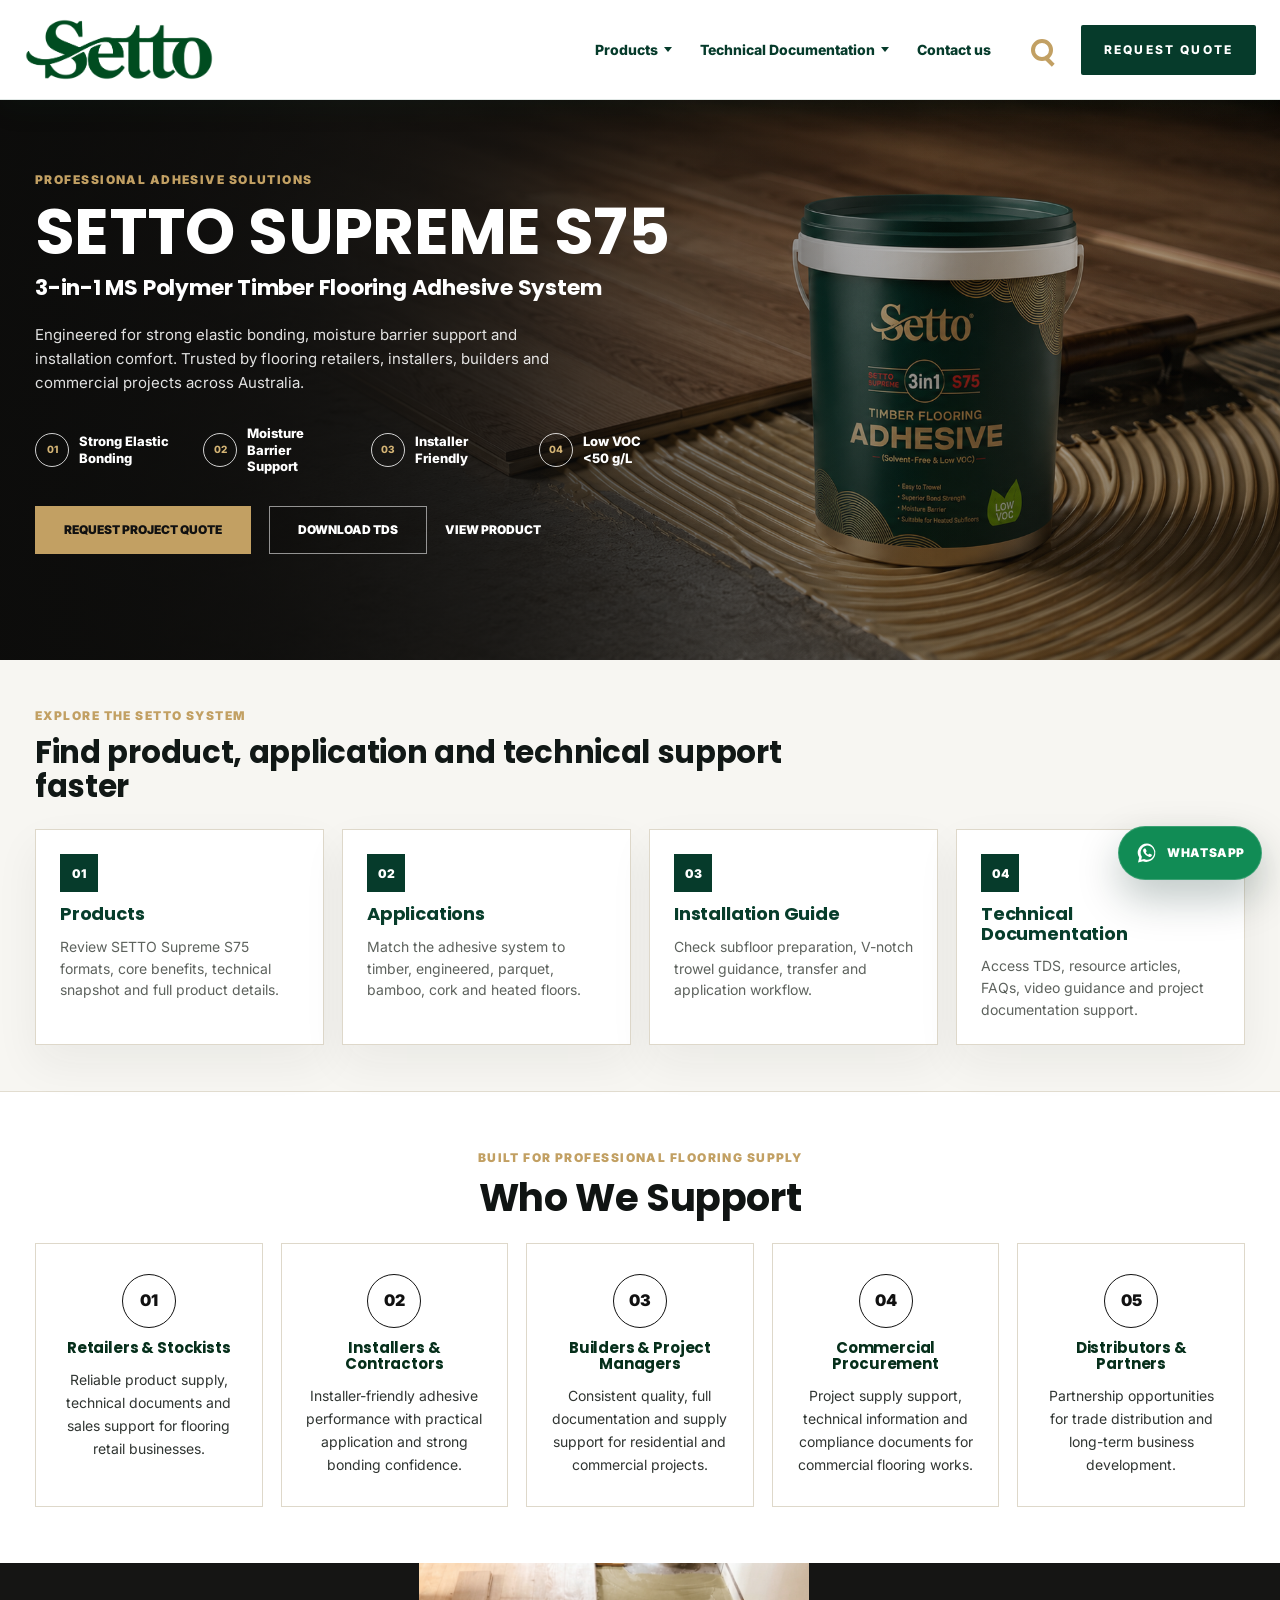
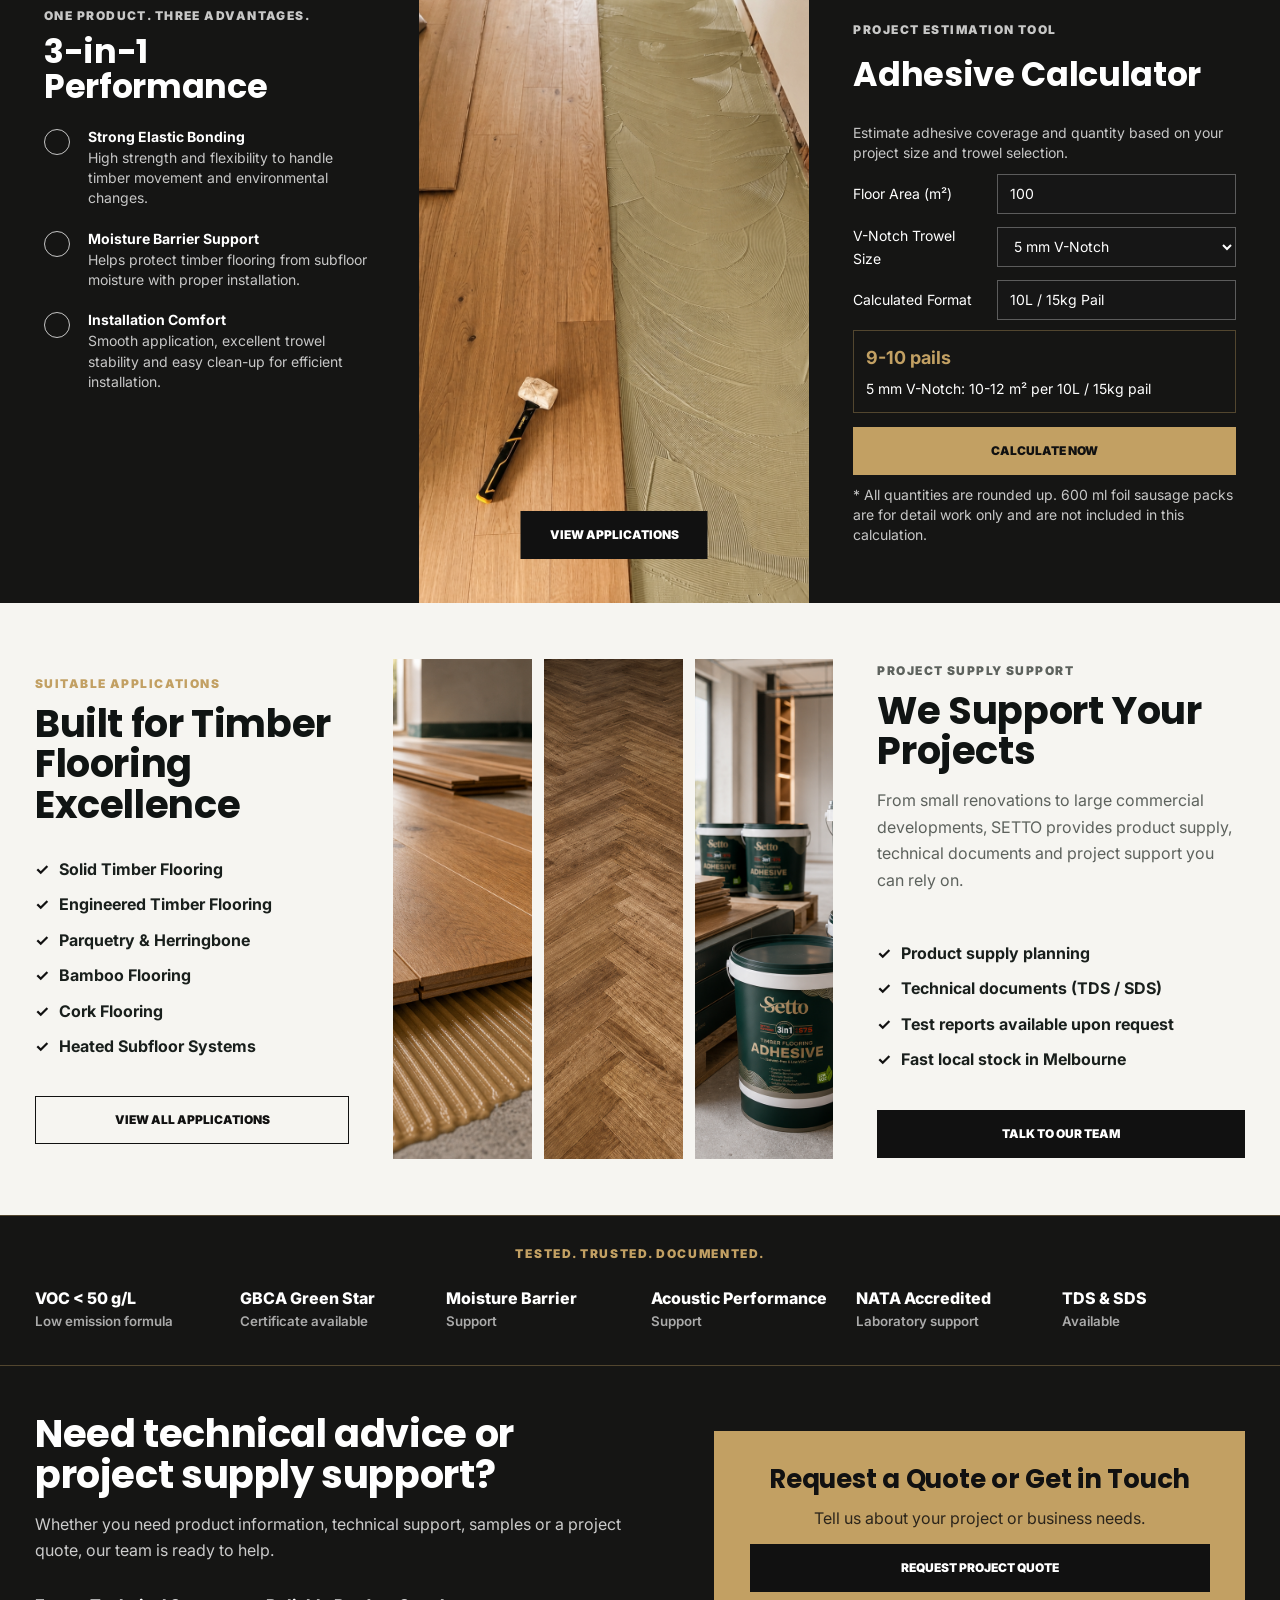
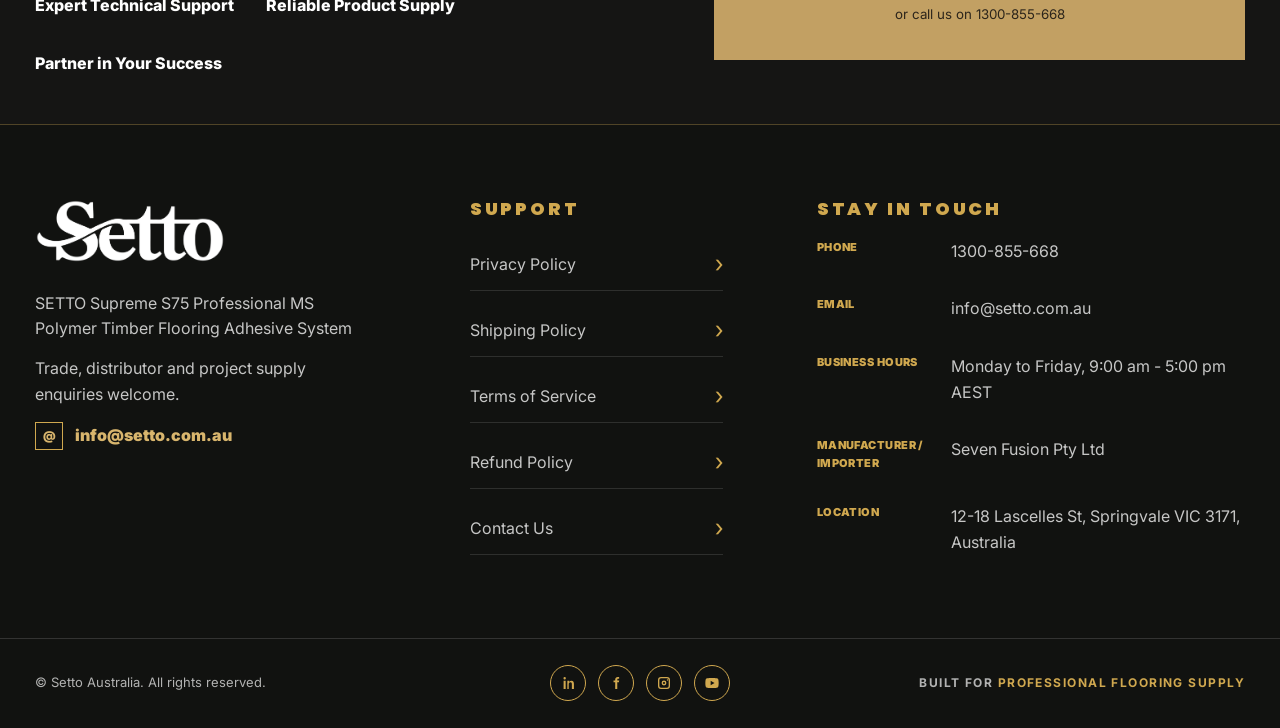
==== commit 9da4dc3b: "Update adhesive calculator coverage rules" ====
--- a/index.html
+++ b/index.html
@@ -104,12 +104,12 @@
                 <p class="ref-kicker">Project Estimation Tool</p>
                 <h2>Adhesive Calculator</h2>
                 <p>Estimate adhesive coverage and quantity based on your project size and trowel selection.</p>
-                <label><span>Floor Area (m2)</span><input type="number" min="0" step="0.1" value="100" data-calc-area></label>
-                <label><span>Trowel Size</span><select data-calc-trowel><option value="5 mm V-Notch" selected>5-6 mm V-notch</option><option value="6 mm V-Notch">6 mm V-notch</option></select></label>
-                <label><span>Packaging</span><select><option>15kg Pail</option><option>600 ml Foil Sausage Pack</option></select></label>
-                <div class="ref-calc-result"><strong data-calc-pails>-</strong><span data-calc-range>Calculated from latest TDS.</span></div>
-                <button class="ref-btn ref-btn-gold" type="button">Calculate Now</button>
-                <p class="ref-fineprint" data-calc-note>* Results are for estimation only. Contact us for project supply planning.</p>
+                <label><span>Floor Area (m²)</span><input type="number" min="0" step="0.1" value="100" data-calc-area></label>
+                <label><span>V-Notch Trowel Size</span><select data-calc-trowel><option value="3 mm V-Notch">3 mm V-Notch</option><option value="4 mm V-Notch">4 mm V-Notch</option><option value="5 mm V-Notch" selected>5 mm V-Notch</option><option value="6 mm V-Notch">6 mm V-Notch</option></select></label>
+                <label><span>Calculated Format</span><input type="text" value="10L / 15kg Pail" readonly></label>
+                <div class="ref-calc-result"><strong data-calc-pails>-</strong><span data-calc-range>Select an area and trowel size.</span></div>
+                <button class="ref-btn ref-btn-gold" type="button" data-calc-submit>Calculate Now</button>
+                <p class="ref-fineprint" data-calc-note>* 600 ml foil sausage packs are for detail work only and are not included in this calculation.</p>
             </div>
         </section>
 
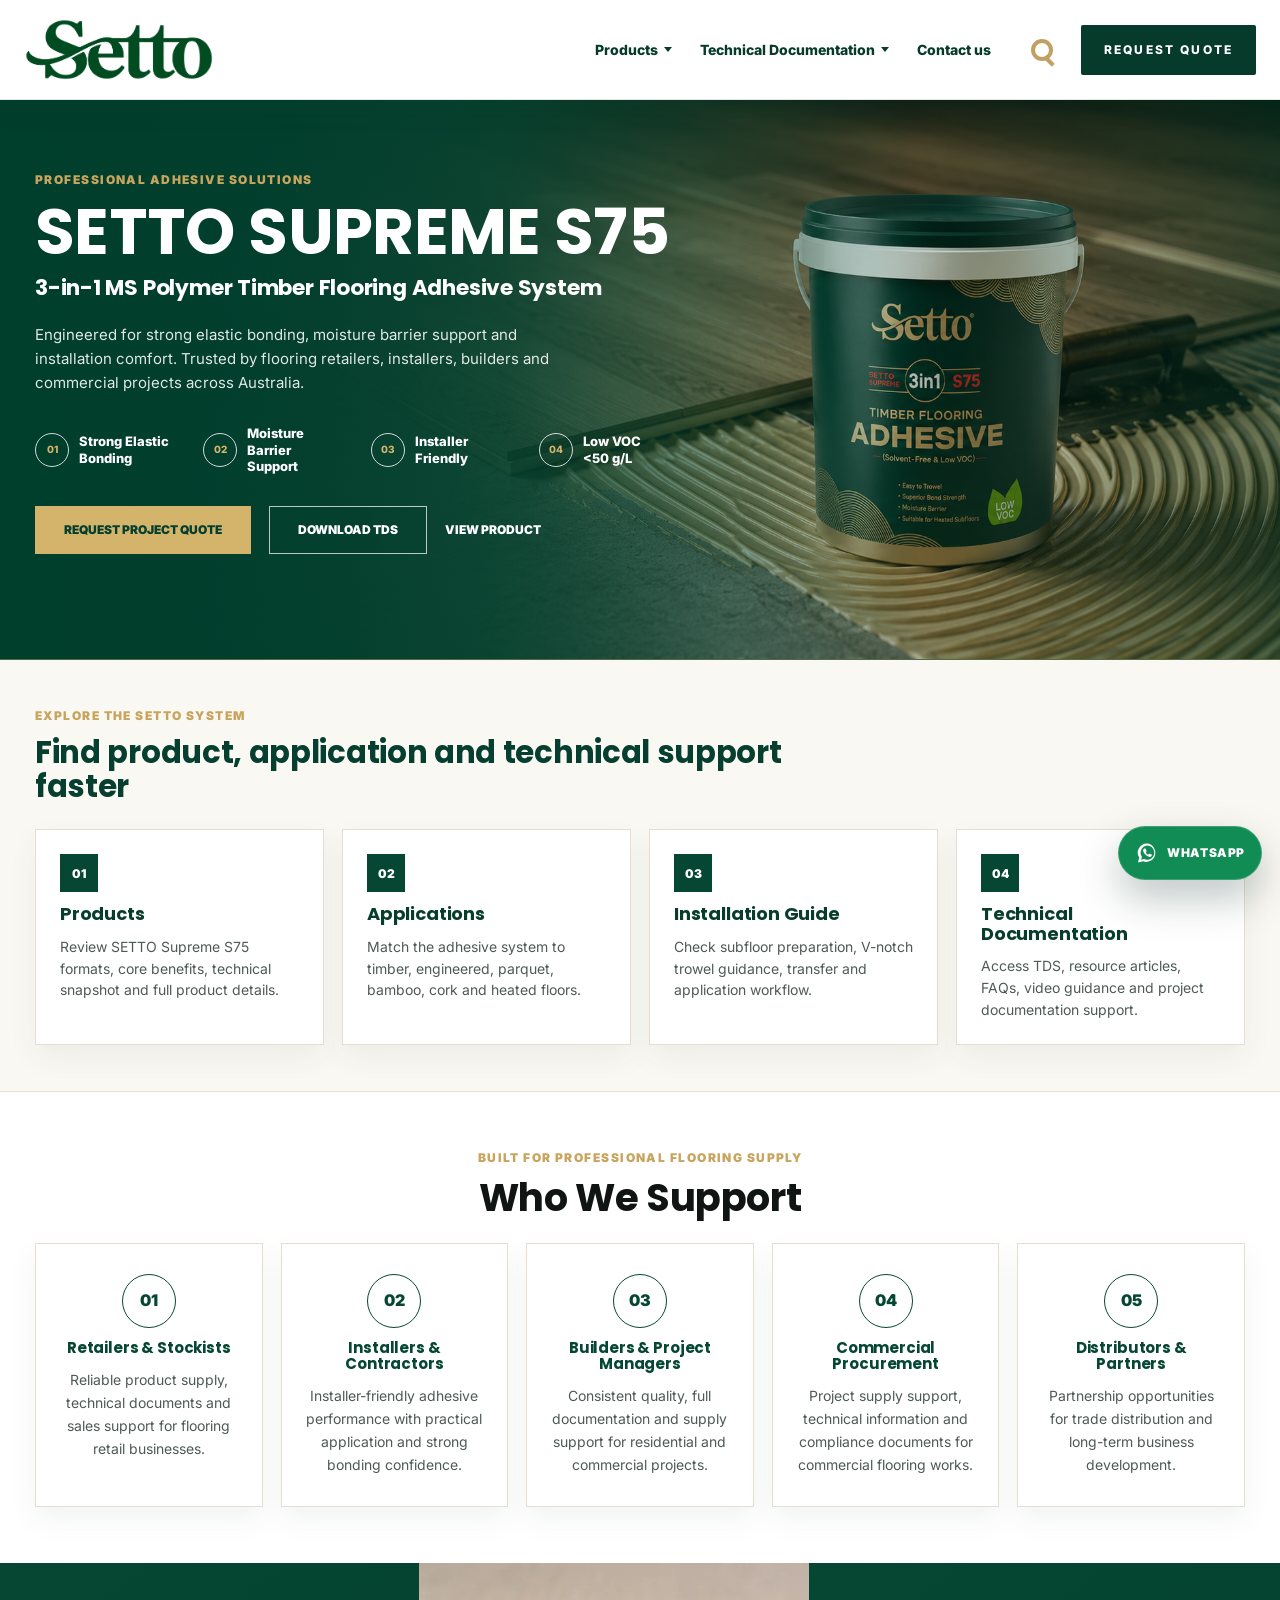
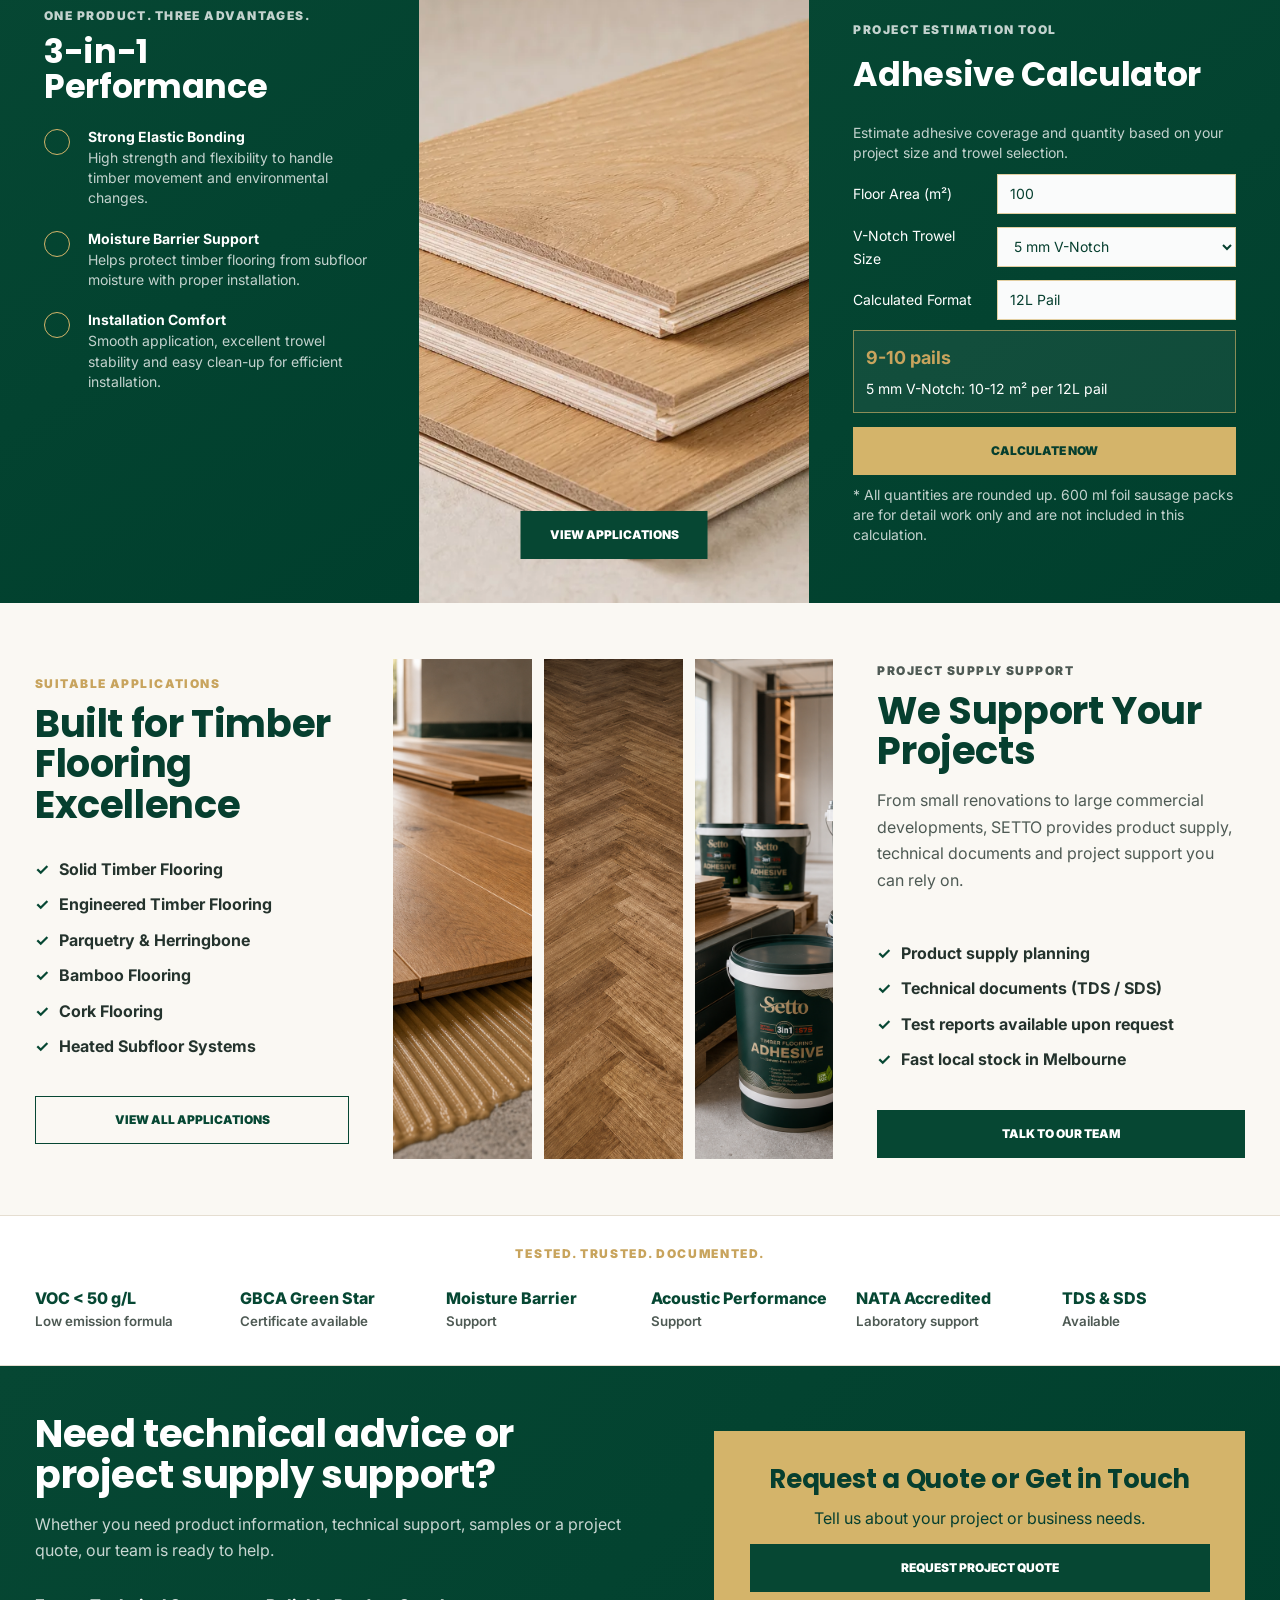
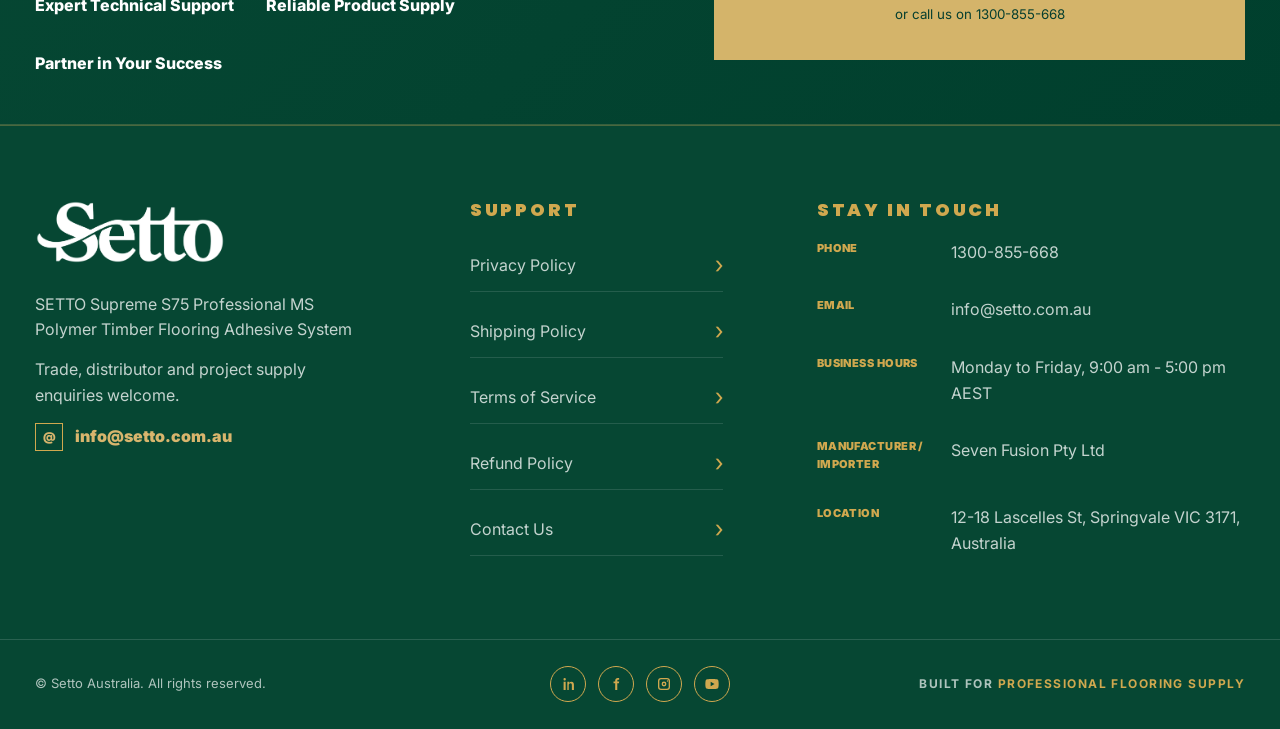
==== commit 59855b5c: "Update visible product packaging to 12L" ====
--- a/index.html
+++ b/index.html
@@ -106,7 +106,7 @@
                 <p>Estimate adhesive coverage and quantity based on your project size and trowel selection.</p>
                 <label><span>Floor Area (m²)</span><input type="number" min="0" step="0.1" value="100" data-calc-area></label>
                 <label><span>V-Notch Trowel Size</span><select data-calc-trowel><option value="3 mm V-Notch">3 mm V-Notch</option><option value="4 mm V-Notch">4 mm V-Notch</option><option value="5 mm V-Notch" selected>5 mm V-Notch</option><option value="6 mm V-Notch">6 mm V-Notch</option></select></label>
-                <label><span>Calculated Format</span><input type="text" value="10L / 15kg Pail" readonly></label>
+                <label><span>Calculated Format</span><input type="text" value="12L Pail" readonly></label>
                 <div class="ref-calc-result"><strong data-calc-pails>-</strong><span data-calc-range>Select an area and trowel size.</span></div>
                 <button class="ref-btn ref-btn-gold" type="button" data-calc-submit>Calculate Now</button>
                 <p class="ref-fineprint" data-calc-note>* 600 ml foil sausage packs are for detail work only and are not included in this calculation.</p>
--- a/style.css
+++ b/style.css
@@ -6331,6 +6331,203 @@
     }
 }
 
+/* Product page brand skin: preserve the current structure and spacing. */
+.product-dark-page {
+    --product-black: #f7f4ee;
+    --product-black-soft: #faf8f3;
+    --product-panel: #ffffff;
+    --product-gold: #c8a45d;
+    --product-gold-bright: #d4b46a;
+    --product-line: #e5ded1;
+    --site-footer-bg: #064733;
+    background: #f7f4ee;
+    color: #063f2f;
+}
+
+.product-dark-page .site-header,
+.product-dark-page .header-inner {
+    background: rgba(255, 255, 255, 0.98);
+}
+
+.product-dark-page .site-header {
+    border-bottom-color: rgba(6, 71, 51, 0.12);
+    box-shadow: 0 8px 24px rgba(6, 71, 51, 0.08);
+}
+
+.product-dark-page .brand img {
+    filter: none;
+    mix-blend-mode: multiply;
+}
+
+.product-dark-page .nav a,
+.product-dark-page .nav-item-trigger {
+    color: #064733;
+}
+
+.product-dark-page .nav-item-trigger::after {
+    border-top-color: #064733;
+}
+
+.product-dark-page .header-quote {
+    background: #064733;
+    color: #fff;
+}
+
+.product-dark-page .header-quote:hover {
+    background: #07543d;
+}
+
+.product-dark-main {
+    background: #f7f4ee;
+}
+
+.dark-product-hero {
+    border-bottom-color: rgba(200, 164, 93, 0.42);
+    background: #003f2d;
+}
+
+.dark-product-hero-shade {
+    background:
+        radial-gradient(circle at 72% 48%, rgba(0, 63, 45, 0.02), rgba(0, 63, 45, 0.2) 38%, rgba(0, 63, 45, 0.62) 72%),
+        linear-gradient(90deg, rgba(0, 63, 45, 0.96) 0%, rgba(6, 71, 51, 0.82) 40%, rgba(6, 71, 51, 0.2) 72%, rgba(0, 63, 45, 0.38) 100%);
+}
+
+.dark-btn.gold {
+    background: #d4b46a;
+    color: #063f2f;
+}
+
+.dark-btn.gold:hover {
+    background: #e0c17b;
+}
+
+.dark-btn.outline {
+    border-color: rgba(255, 255, 255, 0.72);
+    background: rgba(0, 63, 45, 0.16);
+}
+
+.dark-product-section {
+    border-bottom-color: #e5ded1;
+    background: #faf8f3;
+}
+
+.dark-product-formats h2,
+.dark-split-grid h2 {
+    color: #063f2f;
+}
+
+.dark-format-card {
+    border-color: #e5ded1;
+    background: #fff;
+    color: #063f2f;
+    box-shadow: 0 14px 34px rgba(6, 71, 51, 0.08);
+}
+
+.dark-format-card:hover {
+    border-color: #d8cbb7;
+    box-shadow: 0 18px 38px rgba(6, 71, 51, 0.12);
+}
+
+.dark-format-card img {
+    background: #f7f4ee;
+}
+
+.dark-format-card div {
+    border-top: 1px solid #e5ded1;
+}
+
+.dark-format-card h3 {
+    color: #064733;
+}
+
+.dark-format-card p {
+    color: #4e5a54;
+}
+
+.dark-product-split {
+    border-bottom-color: #e5ded1;
+    background: #f7f4ee;
+}
+
+.dark-product-split-bg {
+    opacity: 0.08;
+}
+
+.dark-product-split-shade {
+    background: linear-gradient(90deg, rgba(250, 248, 243, 0.99), rgba(247, 244, 238, 0.94));
+}
+
+.dark-split-grid article + article {
+    border-left-color: #d8cbb7;
+}
+
+.dark-check-list li {
+    color: #4e5a54;
+}
+
+.dark-check-list li::before {
+    border-color: #c8a45d;
+    background: rgba(200, 164, 93, 0.08);
+}
+
+.dark-product-quote {
+    background: #f7f4ee;
+}
+
+.dark-quote-box {
+    border-color: rgba(212, 180, 106, 0.62);
+    background: linear-gradient(135deg, #064733, #003f2d);
+    box-shadow: 0 16px 36px rgba(6, 71, 51, 0.15);
+}
+
+.dark-quote-icon {
+    border-color: #d4b46a;
+    color: #d4b46a;
+}
+
+.dark-trust-strip {
+    background: #fff;
+    border-color: #e5ded1;
+}
+
+.dark-trust-grid div {
+    border-bottom-color: rgba(200, 164, 93, 0.34);
+}
+
+.dark-trust-grid strong {
+    color: #064733;
+}
+
+.dark-trust-grid span {
+    color: #4e5a54;
+}
+
+.product-dark-page .site-footer {
+    background: #064733;
+    border-top-color: #c8a45d;
+}
+
+.product-dark-page .footer-grid a,
+.product-dark-page .footer-grid p {
+    color: rgba(255, 255, 255, 0.78);
+}
+
+.product-dark-page .footer-bottom {
+    border-top-color: rgba(212, 180, 106, 0.28);
+}
+
+@media (max-width: 1180px) {
+    .dark-split-grid article + article {
+        border-top-color: #d8cbb7;
+    }
+}
+
+@media (max-width: 760px) {
+    .dark-product-hero-shade {
+        background: linear-gradient(90deg, rgba(0, 63, 45, 0.95), rgba(6, 71, 51, 0.72));
+    }
+}
+
 /* Installation guide replica, using live TDS values and the shared site shell. */
 .installation-dark-page {
     --install-bg: #11110f;
@@ -6768,6 +6965,197 @@
     .installation-resource-grid img {
         width: 92px;
         height: 138px;
+    }
+}
+
+/* Installation Guide brand skin: colors only, existing layout retained. */
+.installation-dark-page {
+    --install-bg: #ffffff;
+    --install-panel: #faf8f3;
+    --install-gold: #c8a45d;
+    --install-line: #e5ded1;
+    --site-footer-bg: #064733;
+    background: #f7f4ee;
+}
+
+.installation-dark-page .site-header,
+.installation-dark-page .header-inner {
+    background: rgba(255, 255, 255, 0.98);
+}
+
+.installation-dark-page .site-header {
+    border-bottom-color: rgba(6, 71, 51, 0.12);
+    box-shadow: 0 8px 24px rgba(6, 71, 51, 0.08);
+}
+
+.installation-dark-page .brand img {
+    filter: none;
+    mix-blend-mode: multiply;
+}
+
+.installation-dark-page .nav a,
+.installation-dark-page .nav-item-trigger {
+    color: #064733;
+}
+
+.installation-dark-page .nav-item-trigger::after {
+    border-top-color: #064733;
+}
+
+.installation-dark-page .header-quote {
+    background: #064733;
+    color: #fff;
+}
+
+.installation-dark-page .header-quote:hover {
+    background: #07543d;
+}
+
+.installation-dark-main {
+    color: #063f2f;
+    background: #f7f4ee;
+}
+
+.installation-dark-hero {
+    background: #003f2d;
+    border-bottom-color: rgba(200, 164, 93, 0.42);
+}
+
+.installation-dark-hero h1 {
+    color: #fff;
+    text-shadow: 0 2px 18px rgba(0, 63, 45, 0.28);
+}
+
+.installation-hero-facts span {
+    color: #fff;
+}
+
+.installation-dark-hero-shade {
+    background:
+        radial-gradient(circle at 72% 48%, rgba(0, 63, 45, 0.02), rgba(0, 63, 45, 0.2) 38%, rgba(0, 63, 45, 0.62) 72%),
+        linear-gradient(90deg, rgba(0, 63, 45, 0.96) 0%, rgba(6, 71, 51, 0.82) 40%, rgba(6, 71, 51, 0.18) 74%, rgba(0, 63, 45, 0.34) 100%);
+}
+
+.installation-section {
+    border-bottom-color: #e5ded1;
+    background: #fff;
+}
+
+.installation-data-section {
+    background: #faf8f3;
+}
+
+.installation-resources-section {
+    background: #fff;
+}
+
+.installation-section > .container > h2,
+.installation-process-card h3,
+.installation-resource-grid h3 {
+    color: #063f2f;
+}
+
+.installation-process-card,
+.installation-metric-grid .metric-card,
+.installation-resource-grid article {
+    border-color: #e5ded1;
+    background: #fff;
+    box-shadow: 0 12px 28px rgba(6, 71, 51, 0.06);
+}
+
+.installation-process-card span {
+    border-color: #064733;
+    background: #064733;
+    color: #fff;
+}
+
+.installation-process-card p,
+.installation-section-intro,
+.installation-resource-grid p {
+    color: #4e5a54;
+}
+
+.installation-process-card img {
+    filter: saturate(0.9) brightness(0.96);
+}
+
+.installation-metric-grid .metric-card span {
+    color: #66736d;
+}
+
+.installation-metric-grid .metric-card strong {
+    color: #064733;
+}
+
+.installation-metric-grid .metric-card small {
+    color: #4e5a54;
+}
+
+.installation-gold-btn {
+    border-color: #d4b46a;
+    background: #d4b46a;
+    color: #063f2f;
+}
+
+.installation-outline-btn,
+.installation-resource-grid a {
+    border-color: #064733;
+    color: #064733;
+}
+
+.installation-outline-btn:hover {
+    background: #064733;
+    color: #fff;
+}
+
+.installation-support-cta {
+    border-bottom-color: #e5ded1;
+    background: #f7f4ee;
+}
+
+.installation-support-cta > img {
+    opacity: 0.06;
+}
+
+.installation-support-shade {
+    background: rgba(247, 244, 238, 0.92);
+}
+
+.installation-support-inner h2 {
+    color: #063f2f;
+}
+
+.installation-support-inner p {
+    color: #4e5a54;
+}
+
+.installation-gold-card,
+.installation-outline-card {
+    border-color: #d8cbb7;
+    background: #fff;
+    color: #063f2f;
+    box-shadow: 0 12px 28px rgba(6, 71, 51, 0.06);
+}
+
+.installation-gold-card {
+    border-top: 3px solid #d4b46a;
+}
+
+.installation-outline-card {
+    border-top: 3px solid #064733;
+}
+
+.installation-dark-page .site-footer {
+    border-top-color: #c8a45d;
+}
+
+.installation-dark-page .footer-bottom {
+    border-top-color: rgba(212, 180, 106, 0.28);
+}
+
+@media (max-width: 760px) {
+    .installation-dark-hero-shade {
+        background: linear-gradient(90deg, rgba(0, 63, 45, 0.95), rgba(6, 71, 51, 0.7));
     }
 }
 
@@ -7256,6 +7644,201 @@
     .technical-support-actions .technical-outline-btn,
     .technical-support-actions .technical-gold-btn {
         width: 100%;
+    }
+}
+
+/* Technical Resource Center brand skin: colors only, existing layout retained. */
+.technical-dark-page {
+    --tech-bg: #ffffff;
+    --tech-panel: #faf8f3;
+    --tech-gold: #c8a45d;
+    --tech-line: #e5ded1;
+    --site-footer-bg: #064733;
+    background: #f7f4ee;
+}
+
+.technical-dark-page .site-header,
+.technical-dark-page .header-inner {
+    background: rgba(255, 255, 255, 0.98);
+}
+
+.technical-dark-page .site-header {
+    border-bottom-color: rgba(6, 71, 51, 0.12);
+    box-shadow: 0 8px 24px rgba(6, 71, 51, 0.08);
+}
+
+.technical-dark-page .brand img {
+    filter: none;
+    mix-blend-mode: multiply;
+}
+
+.technical-dark-page .nav a,
+.technical-dark-page .nav-item-trigger {
+    color: #064733;
+}
+
+.technical-dark-page .nav-item-trigger::after {
+    border-top-color: #064733;
+}
+
+.technical-dark-page .header-quote {
+    background: #064733;
+    color: #fff;
+}
+
+.technical-dark-page .header-quote:hover {
+    background: #07543d;
+}
+
+.technical-dark-main {
+    color: #063f2f;
+    background: #f7f4ee;
+}
+
+.technical-dark-hero {
+    background: #003f2d;
+    border-bottom: 1px solid rgba(200, 164, 93, 0.42);
+}
+
+.technical-dark-hero h1 {
+    color: #fff;
+    text-shadow: 0 2px 18px rgba(0, 63, 45, 0.28);
+}
+
+.technical-dark-hero-shade {
+    background:
+        radial-gradient(circle at 70% 48%, rgba(0, 63, 45, 0.02), rgba(0, 63, 45, 0.2) 40%, rgba(0, 63, 45, 0.62) 74%),
+        linear-gradient(90deg, rgba(0, 63, 45, 0.96) 0%, rgba(6, 71, 51, 0.82) 40%, rgba(6, 71, 51, 0.18) 74%, rgba(0, 63, 45, 0.3) 100%);
+}
+
+.technical-subnav {
+    border-color: #e5ded1;
+    background: rgba(255, 255, 255, 0.97);
+    box-shadow: 0 10px 24px rgba(6, 71, 51, 0.06);
+}
+
+.technical-subnav a {
+    border-right-color: #e5ded1;
+    color: #064733;
+}
+
+.technical-subnav a:hover,
+.technical-subnav a:focus-visible {
+    color: #064733;
+    background: #f7f4ee;
+}
+
+.technical-section {
+    border-bottom-color: #e5ded1;
+    background: #fff;
+}
+
+.technical-video-section,
+.technical-faq-section {
+    background: #faf8f3;
+}
+
+.technical-section h2,
+.technical-video-copy h2 {
+    color: #063f2f;
+}
+
+.technical-step-card,
+.technical-download-card,
+.technical-faq {
+    border-color: #e5ded1;
+    background: #fff;
+    box-shadow: 0 12px 28px rgba(6, 71, 51, 0.06);
+}
+
+.technical-step-card img {
+    filter: saturate(0.9) brightness(0.96);
+}
+
+.technical-step-card > span,
+.technical-download-card > span {
+    background: #064733;
+    color: #fff;
+}
+
+.technical-step-card strong,
+.technical-download-card h3,
+.technical-faq summary {
+    color: #064733;
+}
+
+.technical-step-card p,
+.technical-download-card p,
+.technical-faq p,
+.technical-video-copy p:not(.technical-kicker) {
+    color: #4e5a54;
+}
+
+.technical-outline-btn {
+    border-color: #064733;
+    color: #064733;
+    background: transparent;
+}
+
+.technical-outline-btn:hover {
+    background: #064733;
+    color: #fff;
+}
+
+.technical-gold-btn {
+    border-color: #d4b46a;
+    background: #d4b46a;
+    color: #063f2f;
+}
+
+.technical-video-card {
+    border-color: #d8cbb7;
+    box-shadow: 0 16px 34px rgba(6, 71, 51, 0.1);
+}
+
+.technical-video-card::after {
+    background: linear-gradient(0deg, rgba(0, 63, 45, 0.94), rgba(0, 63, 45, 0.02) 72%);
+}
+
+.technical-video-status {
+    background: #d4b46a;
+    color: #063f2f;
+}
+
+.technical-faq summary::after {
+    color: #c8a45d;
+}
+
+.technical-support-cta {
+    border-bottom-color: rgba(200, 164, 93, 0.42);
+    background: #064733;
+}
+
+.technical-support-shade {
+    background: linear-gradient(90deg, rgba(0, 63, 45, 0.96), rgba(6, 71, 51, 0.78));
+}
+
+.technical-support-cta h2 {
+    color: #fff;
+}
+
+.technical-support-cta .technical-outline-btn {
+    border-color: rgba(255, 255, 255, 0.72);
+    color: #fff;
+    background: rgba(0, 63, 45, 0.18);
+}
+
+.technical-dark-page .site-footer {
+    border-top-color: #c8a45d;
+}
+
+.technical-dark-page .footer-bottom {
+    border-top-color: rgba(212, 180, 106, 0.28);
+}
+
+@media (max-width: 760px) {
+    .technical-dark-hero-shade {
+        background: linear-gradient(90deg, rgba(0, 63, 45, 0.95), rgba(6, 71, 51, 0.7));
     }
 }
 
@@ -7668,6 +8251,218 @@
     }
 }
 
+/* Contact page brand skin: colors only, form and layout retained. */
+.contact-dark-page {
+    --contact-black: #ffffff;
+    --contact-panel: #faf8f3;
+    --contact-gold: #c8a45d;
+    --contact-line: #e5ded1;
+    --site-footer-bg: #064733;
+    background: #f7f4ee;
+}
+
+.contact-dark-page .site-header,
+.contact-dark-page .header-inner {
+    background: rgba(255, 255, 255, 0.98);
+}
+
+.contact-dark-page .site-header {
+    border-bottom-color: rgba(6, 71, 51, 0.12);
+    box-shadow: 0 8px 24px rgba(6, 71, 51, 0.08);
+}
+
+.contact-dark-page .brand img {
+    filter: none;
+    mix-blend-mode: multiply;
+}
+
+.contact-dark-page .nav a,
+.contact-dark-page .nav-item-trigger {
+    color: #064733;
+}
+
+.contact-dark-page .nav-item-trigger::after {
+    border-top-color: #064733;
+}
+
+.contact-dark-page .header-quote {
+    background: #064733;
+    color: #fff;
+}
+
+.contact-dark-page .header-quote:hover {
+    background: #07543d;
+}
+
+.contact-dark-main {
+    color: #063f2f;
+    background: #f7f4ee;
+}
+
+.contact-dark-hero {
+    background: #003f2d;
+    border-bottom-color: rgba(200, 164, 93, 0.42);
+}
+
+.contact-dark-hero h1,
+.contact-hero-points span {
+    color: #fff;
+}
+
+.contact-dark-hero h1 {
+    text-shadow: 0 2px 18px rgba(0, 63, 45, 0.28);
+}
+
+.contact-dark-hero-shade {
+    background:
+        radial-gradient(circle at 72% 48%, rgba(0, 63, 45, 0.02), rgba(0, 63, 45, 0.2) 38%, rgba(0, 63, 45, 0.62) 72%),
+        linear-gradient(90deg, rgba(0, 63, 45, 0.96) 0%, rgba(6, 71, 51, 0.82) 38%, rgba(6, 71, 51, 0.16) 74%, rgba(0, 63, 45, 0.3) 100%);
+}
+
+.contact-dark-section {
+    background: #fff;
+}
+
+.contact-dark-copy h2,
+.contact-project-details h2 {
+    color: #063f2f;
+}
+
+.contact-dark-copy > p:not(.contact-kicker) {
+    color: #4e5a54;
+}
+
+.contact-details-list div {
+    border-left-color: #c8a45d;
+}
+
+.contact-details-list dt {
+    color: #a77f36;
+}
+
+.contact-details-list dd {
+    color: #063f2f;
+}
+
+.contact-dark-form {
+    border-color: #e5ded1;
+    background: #fff;
+    box-shadow: 0 16px 36px rgba(6, 71, 51, 0.08);
+}
+
+.contact-dark-form input,
+.contact-dark-form select,
+.contact-dark-form textarea {
+    border-color: #d8cbb7;
+    background: #fff;
+    color: #24332d;
+}
+
+.contact-dark-form select {
+    color-scheme: light;
+}
+
+.contact-dark-form input::placeholder,
+.contact-dark-form textarea::placeholder {
+    color: #77827d;
+}
+
+.contact-dark-form input:focus,
+.contact-dark-form select:focus,
+.contact-dark-form textarea:focus {
+    border-color: #064733;
+    box-shadow: 0 0 0 2px rgba(6, 71, 51, 0.1);
+}
+
+.contact-dark-form .contact-gold-btn {
+    border-color: #064733;
+    background: #064733;
+    color: #fff;
+}
+
+.contact-dark-form .contact-gold-btn:hover {
+    background: #07543d;
+}
+
+.contact-dark-copy .contact-outline-btn {
+    border-color: #064733;
+    color: #064733;
+}
+
+.contact-dark-copy .contact-outline-btn:hover {
+    background: #064733;
+    color: #fff;
+}
+
+.contact-service-grid > a {
+    border-color: #e5ded1;
+    color: #063f2f;
+    background: #fff;
+    box-shadow: 0 12px 28px rgba(6, 71, 51, 0.06);
+}
+
+.contact-service-grid small {
+    color: #4e5a54;
+}
+
+.contact-service-grid strong {
+    color: #064733;
+}
+
+.contact-project-details {
+    color: #063f2f;
+    background: #faf8f3;
+    border-bottom-color: #e5ded1;
+}
+
+.contact-project-grid article {
+    border-color: #d8cbb7;
+    background: #fff;
+    box-shadow: 0 12px 28px rgba(6, 71, 51, 0.05);
+}
+
+.contact-project-grid strong {
+    color: #064733;
+}
+
+.contact-project-grid span {
+    color: #4e5a54;
+}
+
+.contact-bottom-cta {
+    background: linear-gradient(135deg, #064733, #003f2d);
+    border-top: 1px solid rgba(200, 164, 93, 0.42);
+}
+
+.contact-bottom-cta h2 {
+    color: #fff;
+}
+
+.contact-bottom-cta .contact-gold-btn {
+    border-color: #d4b46a;
+    background: #d4b46a;
+    color: #063f2f;
+}
+
+.contact-bottom-cta .contact-outline-btn {
+    border-color: rgba(255, 255, 255, 0.72);
+    color: #fff;
+}
+
+.contact-dark-page .site-footer {
+    border-top-color: #c8a45d;
+}
+
+.contact-dark-page .footer-bottom {
+    border-top-color: rgba(212, 180, 106, 0.28);
+}
+
+@media (max-width: 760px) {
+    .contact-dark-hero-shade {
+        background: linear-gradient(90deg, rgba(0, 63, 45, 0.95), rgba(6, 71, 51, 0.7));
+    }
+}
+
 .reference-home .mobile-menu-fallback,
 .reference-home .replica-topbar {
     display: none !important;
@@ -8630,6 +9425,381 @@
     }
 }
 
+/* Applications page replica: scoped to preserve the shared site system. */
+.applications-page {
+    --site-footer-bg: #064733;
+    background: #f7f4ee;
+}
+
+.applications-page .replica-main {
+    background: #faf8f3;
+}
+
+.applications-page .replica-page-hero {
+    min-height: 460px;
+    background: #003f2d;
+    border-bottom: 1px solid rgba(200, 164, 93, 0.42);
+}
+
+.applications-page .replica-page-hero > img {
+    opacity: 1;
+    object-position: center 54%;
+}
+
+.applications-page .replica-page-hero::before {
+    background:
+        radial-gradient(circle at 76% 44%, rgba(0, 63, 45, 0.02), rgba(0, 63, 45, 0.22) 42%, rgba(0, 63, 45, 0.64) 76%),
+        linear-gradient(90deg, rgba(0, 63, 45, 0.97) 0%, rgba(6, 71, 51, 0.84) 42%, rgba(6, 71, 51, 0.18) 76%, rgba(0, 63, 45, 0.26) 100%);
+}
+
+.applications-page .replica-page-hero::after {
+    height: 8px;
+    background: linear-gradient(90deg, #d4b46a 0 17%, #faf8f3 17% 64%, #064733 64% 100%);
+}
+
+.applications-page .replica-page-hero-inner {
+    max-width: 680px;
+    padding: 82px 0 90px;
+}
+
+.applications-page .replica-page-hero .red-kicker {
+    color: #d4b46a;
+}
+
+.applications-page .replica-page-hero h1 {
+    color: #fff;
+    font-size: clamp(3.4rem, 6vw, 5.8rem);
+    text-shadow: 0 2px 18px rgba(0, 63, 45, 0.26);
+}
+
+.applications-page .replica-page-hero p:not(.red-kicker) {
+    color: rgba(255, 255, 255, 0.88);
+}
+
+.applications-page .replica-section {
+    background: #faf8f3;
+}
+
+.applications-page .replica-title {
+    color: #064733;
+}
+
+.applications-page .replica-card-grid {
+    gap: 30px;
+}
+
+.applications-page .replica-card-grid .solution-card {
+    border-color: #e5ded1;
+    background: #fff;
+    box-shadow: 0 14px 32px rgba(6, 71, 51, 0.08);
+}
+
+.applications-page .replica-card-grid .solution-card:hover {
+    border-color: #d8cbb7;
+    box-shadow: 0 18px 38px rgba(6, 71, 51, 0.12);
+}
+
+.applications-page .replica-card-grid .card-image {
+    aspect-ratio: 3 / 2;
+    background: #f7f4ee;
+}
+
+.applications-page .replica-card-grid .card-image img {
+    width: 100%;
+    height: 100%;
+    object-fit: cover;
+}
+
+.applications-page .replica-card-grid .card-body {
+    min-height: 210px;
+    display: flex;
+    flex-direction: column;
+    padding: 24px 26px;
+}
+
+.applications-page .replica-card-grid .card-body h3 {
+    margin: 0;
+    color: #064733;
+}
+
+.applications-page .replica-card-grid .card-body p {
+    color: #4e5a54;
+}
+
+.applications-page .replica-card-grid .text-link {
+    margin-top: auto;
+    color: #064733;
+    font-weight: 900;
+}
+
+.applications-page .replica-card-grid .text-link::after {
+    content: "  →";
+    color: #c8a45d;
+}
+
+.applications-page .advantage-band {
+    padding: 48px 0;
+    background: linear-gradient(135deg, #064733, #003f2d);
+    border-top: 1px solid rgba(212, 180, 106, 0.38);
+    border-bottom: 1px solid rgba(212, 180, 106, 0.38);
+}
+
+.applications-page .advantage-band .replica-title {
+    color: #fff;
+}
+
+.applications-page .advantage-card {
+    border-color: rgba(212, 180, 106, 0.36);
+    background: rgba(255, 255, 255, 0.04);
+}
+
+.applications-page .advantage-card strong {
+    color: #d4b46a;
+}
+
+.applications-page .advantage-card span {
+    color: rgba(255, 255, 255, 0.84);
+}
+
+.applications-page .replica-technical-block {
+    background: #f7f4ee;
+}
+
+.applications-page .replica-metric-grid .metric-card {
+    min-height: 140px;
+    border-color: #e5ded1;
+    background: #fff;
+    box-shadow: 0 12px 28px rgba(6, 71, 51, 0.06);
+}
+
+.applications-page .replica-metric-grid .metric-card span {
+    color: #66736d;
+}
+
+.applications-page .replica-metric-grid .metric-card strong {
+    color: #064733;
+}
+
+.applications-page .replica-metric-grid .metric-card small {
+    color: #a77f36;
+}
+
+.applications-page .replica-cta-band {
+    min-height: 190px;
+    background-position: center 55%;
+    border-top: 1px solid rgba(212, 180, 106, 0.4);
+}
+
+.applications-page .replica-cta-band .cta-overlay {
+    background: linear-gradient(90deg, rgba(0, 63, 45, 0.96), rgba(6, 71, 51, 0.78));
+}
+
+.applications-page .replica-cta-band h2 {
+    color: #fff;
+}
+
+.applications-page .replica-cta-band .red-kicker {
+    color: #d4b46a;
+}
+
+.applications-page .replica-cta-band .replica-btn.blue {
+    border-color: #d4b46a;
+    background: #d4b46a;
+    color: #063f2f;
+}
+
+.applications-page .replica-cta-band .replica-btn.red {
+    border-color: rgba(255, 255, 255, 0.72);
+    background: #064733;
+    color: #fff;
+}
+
+.applications-page .site-footer {
+    border-top-color: #c8a45d;
+}
+
+@media (max-width: 760px) {
+    .applications-page .replica-page-hero {
+        min-height: 560px;
+    }
+
+    .applications-page .replica-page-hero::before {
+        background: linear-gradient(90deg, rgba(0, 63, 45, 0.95), rgba(6, 71, 51, 0.7));
+    }
+
+    .applications-page .replica-card-grid .card-body {
+        min-height: 0;
+    }
+}
+
+/* Homepage brand skin: preserve all existing sections and calculator behavior. */
+.reference-home {
+    --ref-black: #064733;
+    --ref-black-soft: #07543d;
+    --ref-gold: #c8a45d;
+    --ref-gold-light: #d4b46a;
+    --ref-ink: #063f2f;
+    --ref-muted: #4e5a54;
+    --ref-line: #e5ded1;
+    --site-footer-bg: #064733;
+    background: #f7f4ee;
+}
+
+.ref-home-main {
+    background: #f7f4ee;
+}
+
+.ref-hero {
+    background: #003f2d;
+    border-bottom: 1px solid rgba(200, 164, 93, 0.42);
+}
+
+.ref-hero-shade {
+    background:
+        radial-gradient(circle at 72% 48%, rgba(0, 63, 45, 0.02), rgba(0, 63, 45, 0.2) 38%, rgba(0, 63, 45, 0.62) 72%),
+        linear-gradient(90deg, rgba(0, 63, 45, 0.96) 0%, rgba(6, 71, 51, 0.82) 39%, rgba(6, 71, 51, 0.16) 72%, rgba(0, 63, 45, 0.34) 100%);
+}
+
+.ref-btn-gold {
+    background: #d4b46a;
+    color: #063f2f;
+}
+
+.ref-btn-outline {
+    border-color: rgba(255, 255, 255, 0.72);
+    background: rgba(0, 63, 45, 0.18);
+}
+
+.ref-btn-dark {
+    background: #064733;
+    color: #fff;
+}
+
+.ref-btn-line {
+    border-color: #064733;
+    color: #064733;
+}
+
+.ref-site-map-section {
+    background: #faf8f3;
+    border-bottom-color: #e5ded1;
+}
+
+.ref-site-map-grid a,
+.ref-serve-grid article {
+    border-color: #e5ded1;
+    background: #fff;
+    box-shadow: 0 12px 28px rgba(6, 71, 51, 0.06);
+}
+
+.ref-site-map-grid span {
+    background: #064733;
+}
+
+.ref-serve-section {
+    background: #fff;
+}
+
+.ref-serve-grid span {
+    border-color: #064733;
+    color: #064733;
+}
+
+.ref-serve-grid h3 {
+    color: #064733;
+}
+
+.ref-serve-grid p {
+    color: #4e5a54;
+}
+
+.ref-performance {
+    background: #064733;
+}
+
+.ref-dark-panel {
+    background: linear-gradient(145deg, #064733, #003f2d);
+}
+
+.ref-feature-list article::before {
+    border-color: #d4b46a;
+}
+
+.ref-calc input,
+.ref-calc select {
+    border-color: rgba(212, 180, 106, 0.62);
+    background: rgba(255, 255, 255, 0.98);
+    color: #063f2f;
+}
+
+.ref-calc-result {
+    border-color: rgba(212, 180, 106, 0.62);
+    background: rgba(255, 255, 255, 0.06);
+}
+
+.ref-app-supply {
+    background: #faf8f3;
+}
+
+.ref-app-copy h2,
+.ref-supply-copy h2 {
+    color: #063f2f;
+}
+
+.ref-app-copy li,
+.ref-supply-copy li {
+    color: #24332d;
+}
+
+.ref-app-copy li::before,
+.ref-supply-copy li::before {
+    color: #064733;
+}
+
+.ref-trust-strip {
+    color: #063f2f;
+    background: #fff;
+    border-color: #e5ded1;
+}
+
+.ref-trust-strip span {
+    color: #064733;
+}
+
+.ref-trust-strip small {
+    color: #4e5a54;
+}
+
+.ref-bottom-cta {
+    background: linear-gradient(135deg, #064733, #003f2d);
+    border-bottom: 1px solid rgba(212, 180, 106, 0.24);
+}
+
+.ref-quote-card {
+    background: #d4b46a;
+    color: #063f2f;
+}
+
+.ref-quote-card h3,
+.ref-quote-card p,
+.ref-quote-card small {
+    color: #063f2f;
+}
+
+.reference-home .site-footer {
+    border-top-color: #c8a45d;
+}
+
+.reference-home .footer-bottom {
+    border-top-color: rgba(212, 180, 106, 0.28);
+}
+
+@media (max-width: 820px) {
+    .ref-hero-shade {
+        background: linear-gradient(90deg, rgba(0, 63, 45, 0.95), rgba(6, 71, 51, 0.7));
+    }
+}
+
 /* Shared brand shell: keep replicated content pages inside one website system. */
 .homey-replica .site-header,
 .product-dark-page .site-header,
@@ -8878,7 +10048,7 @@
 .product-dark-page .site-footer,
 .reference-home .site-footer {
     padding: 0;
-    background: #111210;
+    background: var(--site-footer-bg, #111210);
     border-top: 1px solid rgba(201, 163, 84, 0.34);
 }
 
